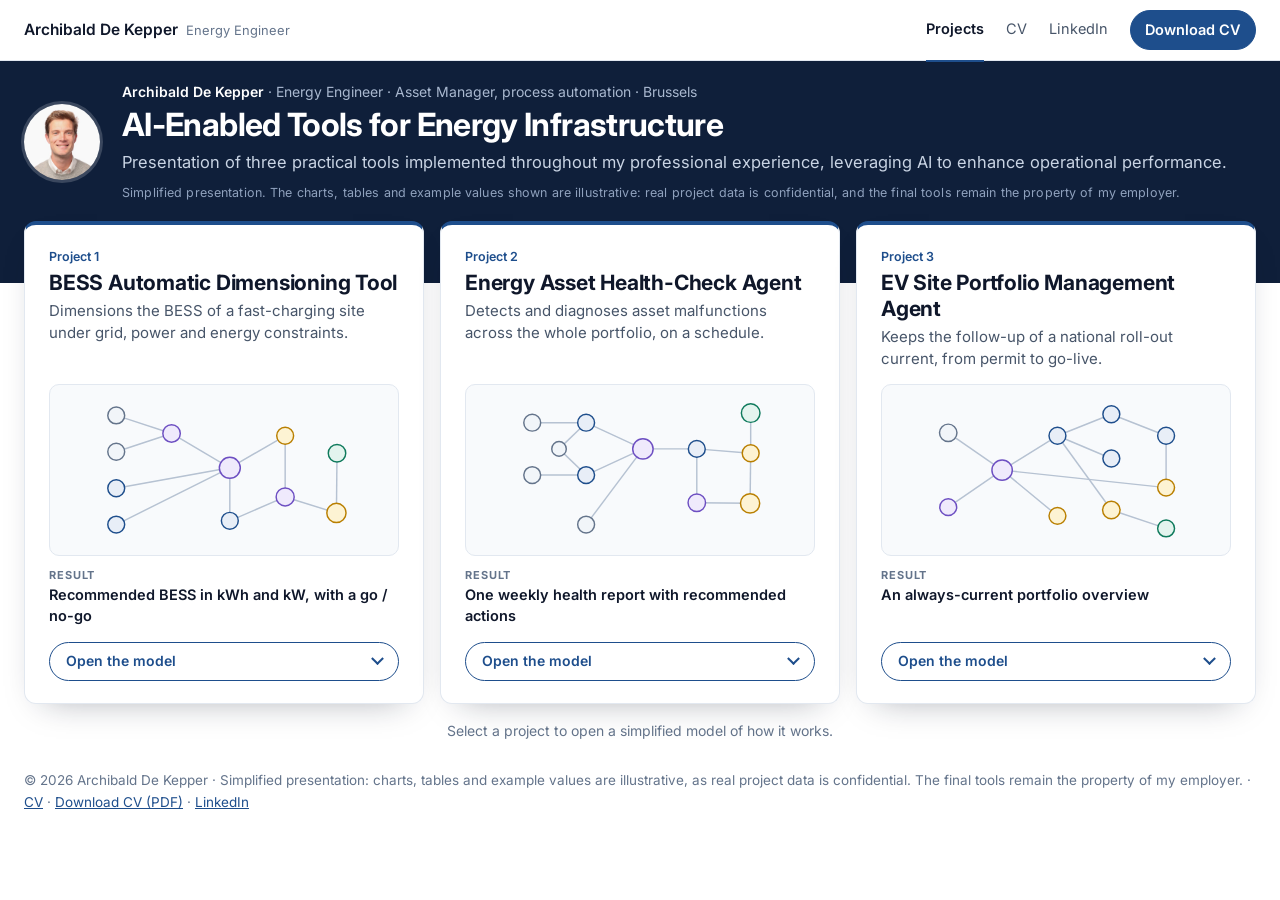
==== index.html @ ee897dc0 "Publish portfolio site: projects, interactive CV and CV download Co-Authored-By: Claude Fable 5.2 <n" ====
<!DOCTYPE html>
<html lang="en">
<head>
<meta charset="utf-8">
<meta name="robots" content="noindex">
<meta name="viewport" content="width=device-width, initial-scale=1">
<title>Archibald De Kepper · AI-Enabled Tools for Energy Infrastructure</title>
<meta name="description" content="Three practical AI-enabled tools for EV charging infrastructure: BESS automatic dimensioning, energy asset health checks and portfolio management.">
<link rel="stylesheet" href="style.css">
<noscript><style>.panel[hidden],.topic[hidden]{display:block!important}.pcard .open,.hint,.panel .switch{display:none!important}</style></noscript>
</head>
<body class="wide">
<header class="top"><div class="wrap">
<a class="brand" href="index.html">Archibald De Kepper<small>Energy Engineer</small></a>
<nav class="nav"><a class="on" href="index.html">Projects</a><a href="cv.html">CV</a><a class="li" href="https://www.linkedin.com/in/archibald-de-kepper-683274234" target="_blank" rel="noopener">LinkedIn</a><a class="dl" data-cv href="Archibald_De_Kepper_CV.pdf" download>Download CV</a></nav>
</div></header>
<main>
<section class="hero6"><div class="wrap">
<img src="images/me.jpg" alt="Archibald De Kepper" onerror="this.remove()">
<div>
<p class="eyebrow"><b>Archibald De Kepper</b> · Energy Engineer · Asset Manager, process automation · Brussels</p>
<h1>AI-Enabled Tools for Energy Infrastructure</h1>
<p class="lead">Presentation of three practical tools implemented throughout my professional experience, leveraging AI to enhance operational performance.</p>
<p class="confid">Simplified presentation. The charts, tables and example values shown are illustrative: real project data is confidential, and the final tools remain the property of my employer.</p>
</div>
</div></section>
<div class="wrap">
<div class="pgrid"><article class="pcard" id="bess" data-p="bess">
<header><small>Project 1</small><h2>BESS Automatic Dimensioning Tool</h2><p class="desc">Dimensions the BESS of a fast-charging site under grid, power and energy constraints.</p></header>
<div class="pthumb"><svg class="thumb" viewBox="0 0 900 515" xmlns="http://www.w3.org/2000/svg" aria-hidden="true"><line x1="80" y1="70" x2="270" y2="132"/><line x1="80" y1="195" x2="270" y2="132"/><line x1="270" y1="132" x2="470" y2="250"/><line x1="80" y1="320" x2="470" y2="250"/><line x1="80" y1="445" x2="470" y2="250"/><line x1="470" y1="432" x2="470" y2="250"/><line x1="470" y1="250" x2="660" y2="140"/><line x1="660" y1="140" x2="660" y2="350"/><line x1="660" y1="350" x2="470" y2="432"/><line x1="660" y1="350" x2="836" y2="405"/><line x1="836" y1="405" x2="838" y2="200"/><circle cx="80" cy="70" r="29" fill="#f1f5f9" stroke="#64748b"/><circle cx="80" cy="195" r="29" fill="#f1f5f9" stroke="#64748b"/><circle cx="80" cy="320" r="29" fill="#e8eef7" stroke="#1e4e8c"/><circle cx="80" cy="445" r="29" fill="#e8eef7" stroke="#1e4e8c"/><circle cx="270" cy="132" r="30" fill="#efeafc" stroke="#6d4fc2"/><circle cx="470" cy="250" r="36" fill="#efeafc" stroke="#6d4fc2"/><circle cx="470" cy="432" r="29" fill="#e8eef7" stroke="#1e4e8c"/><circle cx="660" cy="140" r="29" fill="#fdf3d3" stroke="#b97f00"/><circle cx="660" cy="350" r="31" fill="#efeafc" stroke="#6d4fc2"/><circle cx="836" cy="405" r="33" fill="#fdf3d3" stroke="#b97f00"/><circle cx="838" cy="200" r="30" fill="#e3f4ee" stroke="#0f7a5c"/></svg></div>
<p class="pout"><b>Result</b>Recommended BESS in kWh and kW, with a go / no-go</p>
<button class="open" type="button" aria-expanded="false" aria-controls="panel-bess"><span>Open the model</span><span class="ic" aria-hidden="true"></span></button>
</article><article class="pcard" id="health" data-p="health">
<header><small>Project 2</small><h2>Energy Asset Health-Check Agent</h2><p class="desc">Detects and diagnoses asset malfunctions across the whole portfolio, on a schedule.</p></header>
<div class="pthumb"><svg class="thumb" viewBox="0 0 900 515" xmlns="http://www.w3.org/2000/svg" aria-hidden="true"><line x1="80" y1="95" x2="265" y2="95"/><line x1="80" y1="275" x2="265" y2="275"/><line x1="172" y1="185" x2="265" y2="95"/><line x1="172" y1="185" x2="265" y2="275"/><line x1="265" y1="95" x2="460" y2="185"/><line x1="265" y1="275" x2="460" y2="185"/><line x1="265" y1="445" x2="460" y2="185"/><line x1="460" y1="185" x2="645" y2="185"/><line x1="645" y1="185" x2="645" y2="370"/><line x1="645" y1="370" x2="828" y2="372"/><line x1="645" y1="185" x2="830" y2="200"/><line x1="828" y1="372" x2="830" y2="200"/><line x1="830" y1="200" x2="830" y2="62"/><circle cx="80" cy="95" r="29" fill="#f1f5f9" stroke="#64748b"/><circle cx="80" cy="275" r="29" fill="#f1f5f9" stroke="#64748b"/><circle cx="172" cy="185" r="25" fill="#f1f5f9" stroke="#64748b"/><circle cx="265" cy="95" r="29" fill="#e8eef7" stroke="#1e4e8c"/><circle cx="265" cy="275" r="29" fill="#e8eef7" stroke="#1e4e8c"/><circle cx="265" cy="445" r="29" fill="#f1f5f9" stroke="#64748b"/><circle cx="460" cy="185" r="35" fill="#efeafc" stroke="#6d4fc2"/><circle cx="645" cy="185" r="29" fill="#e8eef7" stroke="#1e4e8c"/><circle cx="645" cy="370" r="30" fill="#efeafc" stroke="#6d4fc2"/><circle cx="828" cy="372" r="33" fill="#fdf3d3" stroke="#b97f00"/><circle cx="830" cy="200" r="29" fill="#fdf3d3" stroke="#b97f00"/><circle cx="830" cy="62" r="32" fill="#e3f4ee" stroke="#0f7a5c"/></svg></div>
<p class="pout"><b>Result</b>One weekly health report with recommended actions</p>
<button class="open" type="button" aria-expanded="false" aria-controls="panel-health"><span>Open the model</span><span class="ic" aria-hidden="true"></span></button>
</article><article class="pcard" id="portfolio" data-p="portfolio">
<header><small>Project 3</small><h2>EV Site Portfolio Management Agent</h2><p class="desc">Keeps the follow-up of a national roll-out current, from permit to go-live.</p></header>
<div class="pthumb"><svg class="thumb" viewBox="0 0 900 515" xmlns="http://www.w3.org/2000/svg" aria-hidden="true"><line x1="80" y1="130" x2="265" y2="258"/><line x1="80" y1="385" x2="265" y2="258"/><line x1="265" y1="258" x2="455" y2="140"/><line x1="455" y1="140" x2="640" y2="66"/><line x1="640" y1="66" x2="828" y2="140"/><line x1="640" y1="218" x2="455" y2="140"/><line x1="265" y1="258" x2="455" y2="415"/><line x1="265" y1="258" x2="828" y2="318"/><line x1="828" y1="140" x2="828" y2="318"/><line x1="455" y1="140" x2="640" y2="395"/><line x1="640" y1="395" x2="828" y2="458"/><circle cx="80" cy="130" r="30" fill="#f1f5f9" stroke="#64748b"/><circle cx="80" cy="385" r="29" fill="#efeafc" stroke="#6d4fc2"/><circle cx="265" cy="258" r="35" fill="#efeafc" stroke="#6d4fc2"/><circle cx="455" cy="140" r="29" fill="#e8eef7" stroke="#1e4e8c"/><circle cx="640" cy="66" r="29" fill="#e8eef7" stroke="#1e4e8c"/><circle cx="828" cy="140" r="29" fill="#e8eef7" stroke="#1e4e8c"/><circle cx="640" cy="218" r="29" fill="#e8eef7" stroke="#1e4e8c"/><circle cx="455" cy="415" r="29" fill="#fdf3d3" stroke="#b97f00"/><circle cx="640" cy="395" r="30" fill="#fdf3d3" stroke="#b97f00"/><circle cx="828" cy="318" r="29" fill="#fdf3d3" stroke="#b97f00"/><circle cx="828" cy="458" r="29" fill="#e3f4ee" stroke="#0f7a5c"/></svg></div>
<p class="pout"><b>Result</b>An always-current portfolio overview</p>
<button class="open" type="button" aria-expanded="false" aria-controls="panel-portfolio"><span>Open the model</span><span class="ic" aria-hidden="true"></span></button>
</article><section class="panel" id="panel-bess" data-p="bess" aria-label="BESS Automatic Dimensioning Tool: model" hidden>
<div class="panel-head"><div><small>Project 1 of 3 · simplified model</small><h3>BESS Automatic Dimensioning Tool</h3></div>
<div class="switch"><button class="go" type="button" data-go="health">Project 2</button><button class="go" type="button" data-go="portfolio">Project 3</button><button class="close" type="button">Close</button></div></div>
<div class="onto-wrap">
  <div class="onto-g"><p class="on-hint">Hover or tap a block to see what it is and how it connects.</p><svg class="onto" viewBox="0 0 900 515" xmlns="http://www.w3.org/2000/svg" role="group" aria-label="Simplified model of the BESS Automatic Dimensioning Tool"><defs><marker id="oa-bess" viewBox="0 0 10 10" refX="8.5" refY="5" markerWidth="9" markerHeight="9" markerUnits="userSpaceOnUse" orient="auto"><path d="M0,0 L10,5 L0,10 z" fill="context-stroke"/></marker></defs><g class="on-e" data-a="sessions" data-b="generator"><line x1="126.6" y1="85.2" x2="218.7" y2="115.2" marker-end="url(#oa-bess)"/><g class="on-v"><rect x="146.3" y="90.7" width="52.6" height="19" rx="9.5"/><text x="172.6" y="104.0" text-anchor="middle">trains</text></g></g><g class="on-e" data-a="forecast" data-b="generator"><line x1="126.5" y1="179.6" x2="218.7" y2="149.0" marker-end="url(#oa-bess)"/><g class="on-v"><rect x="146.3" y="154.8" width="52.6" height="19" rx="9.5"/><text x="172.6" y="168.1" text-anchor="middle">scales</text></g></g><g class="on-e" data-a="generator" data-b="twin"><line x1="313.9" y1="157.9" x2="414.9" y2="217.5" marker-end="url(#oa-bess)"/><g class="on-v"><rect x="341.2" y="178.2" width="46.5" height="19" rx="9.5"/><text x="364.4" y="191.5" text-anchor="middle">feeds</text></g></g><g class="on-e" data-a="site" data-b="twin"><line x1="128.2" y1="311.3" x2="407.0" y2="261.3" marker-end="url(#oa-bess)"/><g class="on-v"><rect x="229.1" y="276.8" width="77.0" height="19" rx="9.5"/><text x="267.6" y="290.1" text-anchor="middle">configures</text></g></g><g class="on-e" data-a="grid" data-b="twin"><line x1="123.8" y1="423.1" x2="412.8" y2="278.6" marker-end="url(#oa-bess)"/><g class="on-v"><rect x="242.0" y="341.4" width="52.6" height="19" rx="9.5"/><text x="268.3" y="354.7" text-anchor="middle">limits</text></g></g><g class="on-e" data-a="bess" data-b="twin"><line x1="470.0" y1="383.0" x2="470.0" y2="314.0" marker-end="url(#oa-bess)"/><g class="on-v"><rect x="437.6" y="339.0" width="64.8" height="19" rx="9.5"/><text x="470.0" y="352.3" text-anchor="middle">supports</text></g></g><g class="on-e" data-a="twin" data-b="service"><line x1="522.8" y1="219.4" x2="615.0" y2="166.1" marker-end="url(#oa-bess)"/><g class="on-v"><rect x="536.5" y="183.2" width="64.8" height="19" rx="9.5"/><text x="568.9" y="196.5" text-anchor="middle">measures</text></g></g><g class="on-e" data-a="service" data-b="dimensioner"><line x1="660.0" y1="189.0" x2="660.0" y2="294.0" marker-end="url(#oa-bess)"/><g class="on-v"><rect x="633.7" y="232.0" width="52.6" height="19" rx="9.5"/><text x="660.0" y="245.3" text-anchor="middle">steers</text></g></g><g class="on-e" data-a="dimensioner" data-b="bess"><line x1="611.3" y1="371.0" x2="517.7" y2="411.4" marker-end="url(#oa-bess)"/><g class="on-v"><rect x="535.2" y="381.7" width="58.7" height="19" rx="9.5"/><text x="564.5" y="395.0" text-anchor="middle">resizes</text></g></g><g class="on-e" data-a="dimensioner" data-b="reco"><line x1="710.6" y1="365.8" x2="778.7" y2="387.1" marker-end="url(#oa-bess)"/><g class="on-v"><rect x="715.3" y="367.0" width="58.7" height="19" rx="9.5"/><text x="744.7" y="380.3" text-anchor="middle">returns</text></g></g><g class="on-e" data-a="reco" data-b="plan"><line x1="836.6" y1="348.0" x2="837.5" y2="254.0" marker-end="url(#oa-bess)"/><g class="on-v"><rect x="810.7" y="291.5" width="52.6" height="19" rx="9.5"/><text x="837.0" y="304.8" text-anchor="middle">enters</text></g></g><g class="on-n c-data" data-id="sessions" tabindex="0" role="button" aria-label="Charging sessions: Input data"><circle cx="80" cy="70" r="46"/><text text-anchor="middle"><tspan x="80" y="67.0">Charging</tspan><tspan x="80" y="82.0">sessions</tspan></text></g><g class="on-n c-data" data-id="forecast" tabindex="0" role="button" aria-label="Traffic forecast: Input data"><circle cx="80" cy="195" r="46"/><text text-anchor="middle"><tspan x="80" y="192.0">Traffic</tspan><tspan x="80" y="207.0">forecast</tspan></text></g><g class="on-n c-object" data-id="site" tabindex="0" role="button" aria-label="Site: Business object"><circle cx="80" cy="320" r="46"/><text text-anchor="middle"><tspan x="80" y="324.5">Site</tspan></text></g><g class="on-n c-object" data-id="grid" tabindex="0" role="button" aria-label="Grid connection: Business object"><circle cx="80" cy="445" r="46"/><text text-anchor="middle"><tspan x="80" y="442.0">Grid</tspan><tspan x="80" y="457.0">connection</tspan></text></g><g class="on-n c-logic" data-id="generator" tabindex="0" role="button" aria-label="Demand generator: Logic and AI"><circle cx="270" cy="132" r="48"/><text text-anchor="middle"><tspan x="270" y="129.0">Demand</tspan><tspan x="270" y="144.0">generator</tspan></text></g><g class="on-n c-logic" data-id="twin" tabindex="0" role="button" aria-label="Station digital twin: Logic and AI"><circle cx="470" cy="250" r="58"/><text text-anchor="middle"><tspan x="470" y="247.0">Station</tspan><tspan x="470" y="262.0">digital twin</tspan></text></g><g class="on-n c-object" data-id="bess" tabindex="0" role="button" aria-label="BESS: Business object"><circle cx="470" cy="432" r="46"/><text text-anchor="middle"><tspan x="470" y="436.5">BESS</tspan></text></g><g class="on-n c-output" data-id="service" tabindex="0" role="button" aria-label="Service level: Output"><circle cx="660" cy="140" r="46"/><text text-anchor="middle"><tspan x="660" y="137.0">Service</tspan><tspan x="660" y="152.0">level</tspan></text></g><g class="on-n c-logic" data-id="dimensioner" tabindex="0" role="button" aria-label="Automatic dimensioner: Logic and AI"><circle cx="660" cy="350" r="50"/><text text-anchor="middle"><tspan x="660" y="347.0">Automatic</tspan><tspan x="660" y="362.0">dimensioner</tspan></text></g><g class="on-n c-output" data-id="reco" tabindex="0" role="button" aria-label="Recommended BESS: Output"><circle cx="836" cy="405" r="54"/><text text-anchor="middle"><tspan x="836" y="402.0">Recommended</tspan><tspan x="836" y="417.0">BESS</tspan></text></g><g class="on-n c-decision" data-id="plan" tabindex="0" role="button" aria-label="Business plan: Decision"><circle cx="838" cy="200" r="48"/><text text-anchor="middle"><tspan x="838" y="197.0">Business</tspan><tspan x="838" y="212.0">plan</tspan></text></g></svg><div class="on-leg"><span class="c-data"><i></i>Input data</span><span class="c-object"><i></i>Business object</span><span class="c-logic"><i></i>Logic and AI</span><span class="c-output"><i></i>Output</span><span class="c-decision"><i></i>Decision</span></div></div>
  <aside class="onto-info" aria-live="polite"><div class="on-i" data-id="default"><small class="c-over"><i></i>Overview</small><h4>BESS Automatic Dimensioning Tool</h4><p>A Monte-Carlo simulation built on limited historical data, supplemented by Poisson probability distributions, to optimise BESS dimensioning for fast-charging sites under grid connection, power and energy capacity constraints. The resulting configurations are integrated into the company’s business plan to maximise project IRR.</p><div class="impact"><b>Business impact</b><p>As owner of the business plan, I use the tool as a decision-making instrument for the grid connection, the BESS solution and the site configuration. BESS solutions dimensioned with the tool improved project IRR by <strong style="color:var(--ink)">2.5 points on average</strong> across the projects developed; the results were presented to, and acknowledged by, the private equity infrastructure fund.</p></div></div><div class="on-i" data-id="sessions" hidden><small class="c-data"><i></i>Input data</small><h4>Charging sessions</h4><p>About one year of charging sessions from a few operating sites. Data cleaning removes outliers such as test sessions and failed starts (under 3 kWh, or outside 3&nbsp;min–4&nbsp;h). The resulting dataset is too small to dimension on directly, so additional data is generated in the next step, the demand generator.</p><p class="on-rl">Relations</p><ul class="on-rel"><li><i>trains</i> → Demand generator</li></ul></div><div class="on-i" data-id="forecast" hidden><small class="c-data"><i></i>Input data</small><h4>Traffic forecast</h4><p>Sessions per charge point per day for the target year, from the business-plan curve or an alternative forecast, with the annual growth of vehicle charging power and of energy per session.</p><p class="on-rl">Relations</p><ul class="on-rel"><li><i>scales</i> → Demand generator</li></ul></div><div class="on-i" data-id="site" hidden><small class="c-object"><i></i>Business object</small><h4>Site</h4><p>The station to dimension: number and power of chargers, connectors, and the site type (destination or charge &amp; go), which sets the arrival pattern, the day-of-week profile and the seasonality.</p><p class="on-rl">Relations</p><ul class="on-rel"><li><i>configures</i> → Station digital twin</li></ul></div><div class="on-i" data-id="grid" hidden><small class="c-object"><i></i>Business object</small><h4>Grid connection</h4><p>The grid connection limit in kVA, with its capacity and commodity tariffs: the main constraint for the BESS dimensioning.</p><p class="on-rl">Relations</p><ul class="on-rel"><li><i>limits</i> → Station digital twin</li></ul></div><div class="on-i" data-id="generator" hidden><small class="c-logic"><i></i>Logic and AI</small><h4>Demand generator</h4><p>Learns patterns from the real sessions and generates new days with a Poisson law, using day-of-week and month factors. Every date is generated many times, so the rare peak days that drive the dimensioning are covered.</p><p class="on-rl">Relations</p><ul class="on-rel"><li>Charging sessions → <i>trains</i></li><li>Traffic forecast → <i>scales</i></li><li><i>feeds</i> → Station digital twin</li></ul></div><div class="on-i" data-id="twin" hidden><small class="c-logic"><i></i>Logic and AI</small><h4>Station digital twin</h4><p>The station simulated every minute of the target year: queueing at the connectors, power sharing, grid supply first, then BESS discharge, and pro-rata curtailment when supply is short.</p><p class="on-rl">Relations</p><ul class="on-rel"><li>Demand generator → <i>feeds</i></li><li>Site → <i>configures</i></li><li>Grid connection → <i>limits</i></li><li>BESS → <i>supports</i></li><li><i>measures</i> → Service level</li></ul></div><div class="on-i" data-id="bess" hidden><small class="c-object"><i></i>Business object</small><h4>BESS</h4><p>A BESS candidate: capacity (kWh), power (kW), efficiency and lifetime. It discharges above the grid limit and recharges on surplus grid capacity.</p><p class="on-rl">Relations</p><ul class="on-rel"><li><i>supports</i> → Station digital twin</li><li>Automatic dimensioner → <i>resizes</i></li></ul></div><div class="on-i" data-id="service" hidden><small class="c-output"><i></i>Output</small><h4>Service level</h4><p>A session fails when it receives less than a set share of the requested power (e.g. 85%) for longer than a set time (e.g. 5 min). Failures are split into energy-constrained and power-constrained, and counted per day.</p><p class="on-rl">Relations</p><ul class="on-rel"><li>Station digital twin → <i>measures</i></li><li><i>steers</i> → Automatic dimensioner</li></ul></div><div class="on-i" data-id="dimensioner" hidden><small class="c-logic"><i></i>Logic and AI</small><h4>Automatic dimensioner</h4><p>Automatic search: doubles the BESS capacity until both acceptance targets are met, narrows the interval to the required precision, then re-checks the selected size at full accuracy.</p><p class="on-rl">Relations</p><ul class="on-rel"><li>Service level → <i>steers</i></li><li><i>resizes</i> → BESS</li><li><i>returns</i> → Recommended BESS</li></ul></div><div class="on-i" data-id="reco" hidden><small class="c-output"><i></i>Output</small><h4>Recommended BESS</h4><p>The smallest BESS meeting all targets, as a complete specification in kWh and kW, with a go / no-go for each grid connection and BESS option.</p><p class="on-rl">Relations</p><ul class="on-rel"><li>Automatic dimensioner → <i>returns</i></li><li><i>enters</i> → Business plan</li></ul></div><div class="on-i" data-id="plan" hidden><small class="c-decision"><i></i>Decision</small><h4>Business plan</h4><p>Results by configuration feed the business plan, where the IRR of each grid connection and BESS option is compared. BESS solutions dimensioned with the tool improved project IRR by 2.5 points on average.</p><p class="on-rl">Relations</p><ul class="on-rel"><li>Recommended BESS → <i>enters</i></li></ul></div></aside>
</div>
<div class="more6"><p class="appx-title">More detail</p><div class="pills"><button class="pill" type="button" data-t="bess-t0" aria-expanded="false" aria-controls="bess-t0">Example input</button><button class="pill" type="button" data-t="bess-t1" aria-expanded="false" aria-controls="bess-t1">Example data generation</button><button class="pill" type="button" data-t="bess-t2" aria-expanded="false" aria-controls="bess-t2">Example output</button><button class="pill" type="button" data-t="bess-t3" aria-expanded="false" aria-controls="bess-t3">Problem-solving approach</button><button class="pill" type="button" data-t="bess-t4" aria-expanded="false" aria-controls="bess-t4">Business context</button><button class="pill" type="button" data-t="bess-t5" aria-expanded="false" aria-controls="bess-t5">Input parameters</button><button class="pill" type="button" data-t="bess-t6" aria-expanded="false" aria-controls="bess-t6">Dimensioning algorithm</button><button class="pill" type="button" data-t="bess-t7" aria-expanded="false" aria-controls="bess-t7">Model architecture</button><button class="pill" type="button" data-t="bess-t8" aria-expanded="false" aria-controls="bess-t8">Power flow model</button><button class="pill" type="button" data-t="bess-t9" aria-expanded="false" aria-controls="bess-t9">Service-level criterion</button><button class="pill" type="button" data-t="bess-t10" aria-expanded="false" aria-controls="bess-t10">Failure analysis</button><button class="pill" type="button" data-t="bess-t11" aria-expanded="false" aria-controls="bess-t11">Validation and business-plan integration</button></div><div class="topic" id="bess-t0" hidden><h4 class="tt">Example input</h4><div class="body"><div class="exin"><div class="sheet"><h5>Site and scenario</h5><dl><dt>Site type</dt><dd>Destination (retail)</dd><dt>Chargers</dt><dd>2 × 150 kW, 4 connectors</dd><dt>Grid connection</dt><dd>160 kVA</dd><dt>Target year</dt><dd>2028</dd><dt>Traffic forecast</dt><dd>6 sessions per charge point per day</dd><dt>Service-level rule</dt><dd>Below 85% of requested power for more than 5 min</dd><dt>Acceptance targets</dt><dd>Max. 5% of days with a failure</dd><dt>BESS search</dt><dd>Automatic, C-rate 0.5 to 1</dd></dl></div><div class="sheet"><h5>Charging sessions (extract)</h5><table><thead><tr><th>Start</th><th>Duration</th><th>Energy</th><th>Max. power</th></tr></thead><tbody><tr class=""><td>Sat 11:42</td><td>24 min</td><td>38.6 kWh</td><td>142 kW</td></tr><tr class=""><td>Sat 11:58</td><td>31 min</td><td>51.2 kWh</td><td>128 kW</td></tr><tr class="out"><td>Sat 12:03</td><td>2 min</td><td>0.4 kWh</td><td>36 kW</td></tr><tr class=""><td>Sat 12:10</td><td>18 min</td><td>27.9 kWh</td><td>149 kW</td></tr><tr class="out"><td>Sat 12:31</td><td>5 h 12 min</td><td>61.0 kWh</td><td>74 kW</td></tr></tbody></table><p class=sheet-n>Struck-through rows are outliers removed by the data cleaning.</p></div></div><p class="cap">Illustrative values.</p></div></div><div class="topic" id="bess-t1" hidden><h4 class="tt">Example data generation<span>Poisson-based synthetic demand</span></h4><div class="body"><svg style="min-width:0" viewBox="0 0 1200 330" xmlns="http://www.w3.org/2000/svg" role="img" aria-label="How one synthetic day is generated in three steps" font-family="Inter,-apple-system,Segoe UI,Roboto,Arial,sans-serif"><defs><marker id="a4" viewBox="0 0 10 10" refX="9" refY="5" markerWidth="8" markerHeight="8" orient="auto"><path d="M0,0 L10,5 L0,10 z" fill="#64748b"/></marker><marker id="a4w" viewBox="0 0 10 10" refX="9" refY="5" markerWidth="8" markerHeight="8" orient="auto"><path d="M0,0 L10,5 L0,10 z" fill="#ffffff"/></marker></defs><rect width="1200" height="330" fill="#fff"/><rect x="20" y="14" width="360" height="296" rx="12" fill="#f8fafc" stroke="#e2e8f0"/><circle cx="50" cy="46" r="16" fill="#1e4e8c"/><text x="50" y="52" font-size="15" font-weight="800" fill="#fff" text-anchor="middle">1</text><text x="76" y="44" font-size="15" font-weight="700" fill="#0f172a" text-anchor="start">How many cars today?</text><text x="76" y="63" font-size="12" font-weight="400" fill="#64748b" text-anchor="start">Drawn from a Poisson law around the forecast</text><rect x="420" y="14" width="360" height="296" rx="12" fill="#f8fafc" stroke="#e2e8f0"/><circle cx="450" cy="46" r="16" fill="#1e4e8c"/><text x="450" y="52" font-size="15" font-weight="800" fill="#fff" text-anchor="middle">2</text><text x="476" y="44" font-size="15" font-weight="700" fill="#0f172a" text-anchor="start">When does each car arrive?</text><text x="476" y="63" font-size="12" font-weight="400" fill="#64748b" text-anchor="start">Drawn from the real arrival curve of that day type</text><rect x="820" y="14" width="360" height="296" rx="12" fill="#f8fafc" stroke="#e2e8f0"/><circle cx="850" cy="46" r="16" fill="#1e4e8c"/><text x="850" y="52" font-size="15" font-weight="800" fill="#fff" text-anchor="middle">3</text><text x="876" y="44" font-size="15" font-weight="700" fill="#0f172a" text-anchor="start">How does each car charge?</text><text x="876" y="63" font-size="12" font-weight="400" fill="#64748b" text-anchor="start">A real past session is copied</text><line x1="384" y1="160" x2="416" y2="160" stroke="#64748b" stroke-width="2.5" marker-end="url(#a4)"/><line x1="784" y1="160" x2="816" y2="160" stroke="#64748b" stroke-width="2.5" marker-end="url(#a4)"/><rect x="50.0" y="248.2" width="9.5" height="1.8" rx="2" fill="#b7c8e0"/><rect x="62.2" y="245.9" width="9.5" height="4.1" rx="2" fill="#b7c8e0"/><rect x="74.4" y="241.9" width="9.5" height="8.1" rx="2" fill="#b7c8e0"/><rect x="86.6" y="235.2" width="9.5" height="14.8" rx="2" fill="#b7c8e0"/><rect x="98.8" y="225.3" width="9.5" height="24.7" rx="2" fill="#b7c8e0"/><rect x="111.0" y="212.0" width="9.5" height="38.0" rx="2" fill="#b7c8e0"/><rect x="123.2" y="195.8" width="9.5" height="54.2" rx="2" fill="#b7c8e0"/><rect x="135.4" y="177.7" width="9.5" height="72.3" rx="2" fill="#b7c8e0"/><rect x="147.6" y="159.6" width="9.5" height="90.4" rx="2" fill="#b7c8e0"/><rect x="159.8" y="143.7" width="9.5" height="106.3" rx="2" fill="#b7c8e0"/><rect x="172.0" y="131.8" width="9.5" height="118.2" rx="2" fill="#b7c8e0"/><rect x="184.2" y="125.6" width="9.5" height="124.4" rx="2" fill="#b7c8e0"/><rect x="196.4" y="125.6" width="9.5" height="124.4" rx="2" fill="#b7c8e0"/><rect x="208.6" y="131.6" width="9.5" height="118.4" rx="2" fill="#b7c8e0"/><rect x="220.8" y="142.3" width="9.5" height="107.7" rx="2" fill="#b7c8e0"/><rect x="233.0" y="156.4" width="9.5" height="93.6" rx="2" fill="#f2b705"/><rect x="245.2" y="172.0" width="9.5" height="78.0" rx="2" fill="#b7c8e0"/><rect x="257.4" y="187.6" width="9.5" height="62.4" rx="2" fill="#b7c8e0"/><rect x="269.6" y="202.0" width="9.5" height="48.0" rx="2" fill="#b7c8e0"/><rect x="281.8" y="214.4" width="9.5" height="35.6" rx="2" fill="#b7c8e0"/><rect x="294.0" y="224.6" width="9.5" height="25.4" rx="2" fill="#b7c8e0"/><rect x="306.2" y="232.5" width="9.5" height="17.5" rx="2" fill="#b7c8e0"/><rect x="318.4" y="238.3" width="9.5" height="11.7" rx="2" fill="#b7c8e0"/><rect x="330.6" y="242.5" width="9.5" height="7.5" rx="2" fill="#b7c8e0"/><rect x="342.8" y="245.3" width="9.5" height="4.7" rx="2" fill="#b7c8e0"/><text x="238.0" y="110" font-size="12.5" font-weight="700" fill="#0f172a" text-anchor="middle">today: 23 cars</text><line x1="238.0" y1="116" x2="238.0" y2="152.4" stroke="#0f172a" stroke-width="1"/><text x="50" y="270" font-size="11" font-weight="400" fill="#64748b" text-anchor="start">8</text><text x="196.39999999999998" y="270" font-size="11" font-weight="600" fill="#64748b" text-anchor="middle">20 expected</text><text x="342.79999999999995" y="270" font-size="11" font-weight="400" fill="#64748b" text-anchor="middle">32</text><text x="200.0" y="294" font-size="11.5" font-weight="400" fill="#64748b" text-anchor="middle">λ = forecast sessions/day × chargers × season</text><polygon points="444.0,250 444.0,242.7 445.3,242.7 446.6,242.7 447.9,242.7 449.2,242.7 450.5,242.7 451.8,242.7 453.1,242.7 454.4,242.7 455.7,242.7 457.0,242.7 458.3,242.7 459.6,242.7 460.9,242.7 462.2,242.7 463.5,242.7 464.8,242.7 466.1,242.7 467.4,242.7 468.7,242.7 470.0,242.7 471.3,242.7 472.6,242.7 473.9,242.7 475.2,242.7 476.5,242.7 477.8,242.7 479.1,242.7 480.4,242.7 481.7,242.7 483.0,242.7 484.3,242.7 485.6,242.7 486.9,242.7 488.2,242.7 489.5,242.7 490.8,242.7 492.1,242.7 493.4,242.7 494.7,242.7 496.0,242.7 497.3,242.7 498.6,242.7 499.9,242.6 501.2,242.6 502.5,242.6 503.8,242.6 505.1,242.6 506.4,242.6 507.7,242.6 509.0,242.5 510.3,242.5 511.6,242.5 512.9,242.4 514.2,242.4 515.5,242.3 516.8,242.3 518.1,242.2 519.4,242.1 520.7,241.9 522.0,241.8 523.3,241.6 524.6,241.5 525.9,241.2 527.2,241.0 528.5,240.7 529.8,240.4 531.1,240.0 532.4,239.6 533.7,239.1 535.0,238.5 536.3,237.9 537.6,237.3 538.9,236.5 540.2,235.7 541.5,234.8 542.8,233.8 544.1,232.7 545.4,231.5 546.7,230.2 548.0,228.8 549.3,227.3 550.6,225.7 551.9,224.0 553.2,222.2 554.5,220.3 555.8,218.3 557.1,216.2 558.4,214.1 559.7,211.9 561.0,209.6 562.3,207.3 563.6,204.9 564.9,202.5 566.2,200.1 567.5,197.7 568.8,195.4 570.1,193.0 571.4,190.7 572.7,188.4 574.0,186.3 575.3,184.1 576.6,182.1 577.9,180.2 579.2,178.3 580.5,176.5 581.8,174.8 583.1,173.2 584.4,171.6 585.7,170.1 587.0,168.6 588.3,167.1 589.6,165.6 590.9,164.1 592.2,162.6 593.5,161.0 594.8,159.3 596.1,157.6 597.4,155.7 598.7,153.8 600.0,151.9 601.3,149.8 602.6,147.7 603.9,145.6 605.2,143.5 606.5,141.5 607.8,139.5 609.1,137.6 610.4,135.9 611.7,134.4 613.0,133.0 614.3,131.9 615.6,131.0 616.9,130.4 618.2,130.1 619.5,130.0 620.8,130.1 622.1,130.5 623.4,131.0 624.7,131.7 626.0,132.6 627.3,133.5 628.6,134.4 629.9,135.3 631.2,136.3 632.5,137.1 633.8,137.9 635.1,138.7 636.4,139.3 637.7,139.8 639.0,140.2 640.3,140.5 641.6,140.8 642.9,140.9 644.2,141.1 645.5,141.3 646.8,141.5 648.1,141.7 649.4,142.0 650.7,142.4 652.0,142.9 653.3,143.6 654.6,144.4 655.9,145.3 657.2,146.4 658.5,147.7 659.8,149.1 661.1,150.7 662.4,152.5 663.7,154.3 665.0,156.3 666.3,158.4 667.6,160.6 668.9,162.8 670.2,165.1 671.5,167.4 672.8,169.7 674.1,172.1 675.4,174.4 676.7,176.7 678.0,178.9 679.3,181.1 680.6,183.3 681.9,185.4 683.2,187.4 684.5,189.4 685.8,191.3 687.1,193.1 688.4,194.9 689.7,196.6 691.0,198.3 692.3,200.0 693.6,201.6 694.9,203.2 696.2,204.8 697.5,206.3 698.8,207.9 700.1,209.4 701.4,210.9 702.7,212.5 704.0,214.0 705.3,215.5 706.6,217.0 707.9,218.5 709.2,220.0 710.5,221.5 711.8,222.9 713.1,224.3 714.4,225.7 715.7,227.0 717.0,228.3 718.3,229.5 719.6,230.7 720.9,231.8 722.2,232.9 723.5,233.9 724.8,234.8 726.1,235.7 727.4,236.4 728.7,237.2 730.0,237.8 731.3,238.5 732.6,239.0 733.9,239.5 735.2,239.9 736.5,240.3 737.8,240.7 739.1,241.0 740.4,241.2 741.7,241.5 743.0,241.7 744.3,241.8 745.6,242.0 746.9,242.1 748.2,242.2 749.5,242.3 750.8,242.4 752.1,242.4 753.4,242.5 754.7,242.5 756.0,242.5 756.0,250" fill="#1e4e8c" opacity=".12"/><polyline points="444.0,242.7 445.3,242.7 446.6,242.7 447.9,242.7 449.2,242.7 450.5,242.7 451.8,242.7 453.1,242.7 454.4,242.7 455.7,242.7 457.0,242.7 458.3,242.7 459.6,242.7 460.9,242.7 462.2,242.7 463.5,242.7 464.8,242.7 466.1,242.7 467.4,242.7 468.7,242.7 470.0,242.7 471.3,242.7 472.6,242.7 473.9,242.7 475.2,242.7 476.5,242.7 477.8,242.7 479.1,242.7 480.4,242.7 481.7,242.7 483.0,242.7 484.3,242.7 485.6,242.7 486.9,242.7 488.2,242.7 489.5,242.7 490.8,242.7 492.1,242.7 493.4,242.7 494.7,242.7 496.0,242.7 497.3,242.7 498.6,242.7 499.9,242.6 501.2,242.6 502.5,242.6 503.8,242.6 505.1,242.6 506.4,242.6 507.7,242.6 509.0,242.5 510.3,242.5 511.6,242.5 512.9,242.4 514.2,242.4 515.5,242.3 516.8,242.3 518.1,242.2 519.4,242.1 520.7,241.9 522.0,241.8 523.3,241.6 524.6,241.5 525.9,241.2 527.2,241.0 528.5,240.7 529.8,240.4 531.1,240.0 532.4,239.6 533.7,239.1 535.0,238.5 536.3,237.9 537.6,237.3 538.9,236.5 540.2,235.7 541.5,234.8 542.8,233.8 544.1,232.7 545.4,231.5 546.7,230.2 548.0,228.8 549.3,227.3 550.6,225.7 551.9,224.0 553.2,222.2 554.5,220.3 555.8,218.3 557.1,216.2 558.4,214.1 559.7,211.9 561.0,209.6 562.3,207.3 563.6,204.9 564.9,202.5 566.2,200.1 567.5,197.7 568.8,195.4 570.1,193.0 571.4,190.7 572.7,188.4 574.0,186.3 575.3,184.1 576.6,182.1 577.9,180.2 579.2,178.3 580.5,176.5 581.8,174.8 583.1,173.2 584.4,171.6 585.7,170.1 587.0,168.6 588.3,167.1 589.6,165.6 590.9,164.1 592.2,162.6 593.5,161.0 594.8,159.3 596.1,157.6 597.4,155.7 598.7,153.8 600.0,151.9 601.3,149.8 602.6,147.7 603.9,145.6 605.2,143.5 606.5,141.5 607.8,139.5 609.1,137.6 610.4,135.9 611.7,134.4 613.0,133.0 614.3,131.9 615.6,131.0 616.9,130.4 618.2,130.1 619.5,130.0 620.8,130.1 622.1,130.5 623.4,131.0 624.7,131.7 626.0,132.6 627.3,133.5 628.6,134.4 629.9,135.3 631.2,136.3 632.5,137.1 633.8,137.9 635.1,138.7 636.4,139.3 637.7,139.8 639.0,140.2 640.3,140.5 641.6,140.8 642.9,140.9 644.2,141.1 645.5,141.3 646.8,141.5 648.1,141.7 649.4,142.0 650.7,142.4 652.0,142.9 653.3,143.6 654.6,144.4 655.9,145.3 657.2,146.4 658.5,147.7 659.8,149.1 661.1,150.7 662.4,152.5 663.7,154.3 665.0,156.3 666.3,158.4 667.6,160.6 668.9,162.8 670.2,165.1 671.5,167.4 672.8,169.7 674.1,172.1 675.4,174.4 676.7,176.7 678.0,178.9 679.3,181.1 680.6,183.3 681.9,185.4 683.2,187.4 684.5,189.4 685.8,191.3 687.1,193.1 688.4,194.9 689.7,196.6 691.0,198.3 692.3,200.0 693.6,201.6 694.9,203.2 696.2,204.8 697.5,206.3 698.8,207.9 700.1,209.4 701.4,210.9 702.7,212.5 704.0,214.0 705.3,215.5 706.6,217.0 707.9,218.5 709.2,220.0 710.5,221.5 711.8,222.9 713.1,224.3 714.4,225.7 715.7,227.0 717.0,228.3 718.3,229.5 719.6,230.7 720.9,231.8 722.2,232.9 723.5,233.9 724.8,234.8 726.1,235.7 727.4,236.4 728.7,237.2 730.0,237.8 731.3,238.5 732.6,239.0 733.9,239.5 735.2,239.9 736.5,240.3 737.8,240.7 739.1,241.0 740.4,241.2 741.7,241.5 743.0,241.7 744.3,241.8 745.6,242.0 746.9,242.1 748.2,242.2 749.5,242.3 750.8,242.4 752.1,242.4 753.4,242.5 754.7,242.5 756.0,242.5" fill="none" stroke="#1e4e8c" stroke-width="2"/><circle cx="601.4" cy="262" r="4" fill="#f2b705" stroke="#0f172a" stroke-width=".6"/><circle cx="656.2" cy="262" r="4" fill="#f2b705" stroke="#0f172a" stroke-width=".6"/><circle cx="577.6" cy="262" r="4" fill="#f2b705" stroke="#0f172a" stroke-width=".6"/><circle cx="659.1" cy="262" r="4" fill="#f2b705" stroke="#0f172a" stroke-width=".6"/><circle cx="634.2" cy="262" r="4" fill="#f2b705" stroke="#0f172a" stroke-width=".6"/><circle cx="666.0" cy="262" r="4" fill="#f2b705" stroke="#0f172a" stroke-width=".6"/><circle cx="586.6" cy="262" r="4" fill="#f2b705" stroke="#0f172a" stroke-width=".6"/><circle cx="606.7" cy="262" r="4" fill="#f2b705" stroke="#0f172a" stroke-width=".6"/><circle cx="617.4" cy="262" r="4" fill="#f2b705" stroke="#0f172a" stroke-width=".6"/><circle cx="710.5" cy="262" r="4" fill="#f2b705" stroke="#0f172a" stroke-width=".6"/><circle cx="656.4" cy="262" r="4" fill="#f2b705" stroke="#0f172a" stroke-width=".6"/><circle cx="630.8" cy="262" r="4" fill="#f2b705" stroke="#0f172a" stroke-width=".6"/><circle cx="597.3" cy="262" r="4" fill="#f2b705" stroke="#0f172a" stroke-width=".6"/><circle cx="666.0" cy="262" r="4" fill="#f2b705" stroke="#0f172a" stroke-width=".6"/><circle cx="675.1" cy="262" r="4" fill="#f2b705" stroke="#0f172a" stroke-width=".6"/><circle cx="583.1" cy="262" r="4" fill="#f2b705" stroke="#0f172a" stroke-width=".6"/><circle cx="610.0" cy="262" r="4" fill="#f2b705" stroke="#0f172a" stroke-width=".6"/><circle cx="709.2" cy="262" r="4" fill="#f2b705" stroke="#0f172a" stroke-width=".6"/><circle cx="653.8" cy="262" r="4" fill="#f2b705" stroke="#0f172a" stroke-width=".6"/><circle cx="676.1" cy="262" r="4" fill="#f2b705" stroke="#0f172a" stroke-width=".6"/><circle cx="588.4" cy="262" r="4" fill="#f2b705" stroke="#0f172a" stroke-width=".6"/><circle cx="650.6" cy="262" r="4" fill="#f2b705" stroke="#0f172a" stroke-width=".6"/><circle cx="652.9" cy="262" r="4" fill="#f2b705" stroke="#0f172a" stroke-width=".6"/><text x="444.0" y="286" font-size="11" font-weight="400" fill="#64748b" text-anchor="middle">00h</text><text x="522.0" y="286" font-size="11" font-weight="400" fill="#64748b" text-anchor="middle">06h</text><text x="600.0" y="286" font-size="11" font-weight="400" fill="#64748b" text-anchor="middle">12h</text><text x="678.0" y="286" font-size="11" font-weight="400" fill="#64748b" text-anchor="middle">18h</text><text x="756.0" y="286" font-size="11" font-weight="400" fill="#64748b" text-anchor="middle">24h</text><text x="600.0" y="304" font-size="11.5" font-weight="400" fill="#64748b" text-anchor="middle">each dot = one car placed on the clock</text><rect x="844" y="88" width="312" height="46" rx="8" fill="#fff" stroke="#e2e8f0"/><text x="858" y="116" font-size="13" font-weight="700" fill="#0f172a" text-anchor="start">Car 1</text><text x="934" y="116" font-size="13" font-weight="600" fill="#1e4e8c" text-anchor="start">54 kWh</text><text x="1014" y="116" font-size="12.5" font-weight="400" fill="#64748b" text-anchor="start">peak 142 kW</text><text x="1106" y="116" font-size="12.5" font-weight="400" fill="#64748b" text-anchor="start">26 min</text><rect x="844" y="142" width="312" height="46" rx="8" fill="#fff" stroke="#e2e8f0"/><text x="858" y="170" font-size="13" font-weight="700" fill="#0f172a" text-anchor="start">Car 2</text><text x="934" y="170" font-size="13" font-weight="600" fill="#1e4e8c" text-anchor="start">31 kWh</text><text x="1014" y="170" font-size="12.5" font-weight="400" fill="#64748b" text-anchor="start">peak 96 kW</text><text x="1106" y="170" font-size="12.5" font-weight="400" fill="#64748b" text-anchor="start">21 min</text><rect x="844" y="196" width="312" height="46" rx="8" fill="#fff" stroke="#e2e8f0"/><text x="858" y="224" font-size="13" font-weight="700" fill="#0f172a" text-anchor="start">Car 3</text><text x="934" y="224" font-size="13" font-weight="600" fill="#1e4e8c" text-anchor="start">72 kWh</text><text x="1014" y="224" font-size="12.5" font-weight="400" fill="#64748b" text-anchor="start">peak 188 kW</text><text x="1106" y="224" font-size="12.5" font-weight="400" fill="#64748b" text-anchor="start">29 min</text><text x="1000.0" y="256" font-size="12" font-weight="500" fill="#64748b" text-anchor="middle">… one for each of the 23 cars</text><text x="1000.0" y="290" font-size="12.5" font-weight="700" fill="#0f172a" text-anchor="middle">then the day is simulated minute by minute</text><text x="1000.0" y="308" font-size="11.5" font-weight="400" fill="#64748b" text-anchor="middle">→ repeated for every day of the year, many times</text></svg>
<p>Only about one year of real sessions exists for a few sites, which is far too little to test rare peak days. The tool therefore uses the real data to learn <b>patterns</b> (how many cars, when they arrive, how they charge) and generates new days from them:</p>
<div class="formula">λ = <em>sessions per connector per day</em> × <em>connectors</em> × <em>day-of-week factor</em> × <em>month factor</em><br>P(k cars) = λ<sup>k</sup> · e<sup>−λ</sup> / k! &nbsp;<span class="c">// Poisson law: mean λ, spread √λ</span></div>
<p>Each date of the year is generated many times (e.g. 30 runs ≈ 11,000 days), so the tool sees quiet days, average days and the rare extreme days that drive BESS dimensioning.</p></div></div><div class="topic" id="bess-t2" hidden><h4 class="tt">Example output</h4><div class="body"><figure class="pv"><svg viewBox="0 0 900 340" xmlns="http://www.w3.org/2000/svg" role="img" aria-label="Sample simulation: charging demand above the grid limit is covered by the battery; monthly share of days that work" font-family="-apple-system,Segoe UI,Roboto,Arial,sans-serif">
<rect width="900" height="340" rx="6" fill="#fff"/>
<text x="60" y="32" font-size="15" font-weight="700" fill="#0f172a">Simulated Saturday: site demand vs. grid connection limit</text>
<text x="52" y="46" text-anchor="end" font-size="11" fill="#64748b">kW</text><line x1="60" y1="270.0" x2="560" y2="270.0" stroke="#e2e8f0"/><text x="52" y="274.0" text-anchor="end" font-size="11" fill="#64748b">0</text><line x1="60" y1="217.5" x2="560" y2="217.5" stroke="#e2e8f0"/><text x="52" y="221.5" text-anchor="end" font-size="11" fill="#64748b">80</text><line x1="60" y1="165.0" x2="560" y2="165.0" stroke="#e2e8f0"/><text x="52" y="169.0" text-anchor="end" font-size="11" fill="#64748b">160</text><line x1="60" y1="112.5" x2="560" y2="112.5" stroke="#e2e8f0"/><text x="52" y="116.5" text-anchor="end" font-size="11" fill="#64748b">240</text><line x1="60" y1="60.0" x2="560" y2="60.0" stroke="#e2e8f0"/><text x="52" y="64.0" text-anchor="end" font-size="11" fill="#64748b">320</text><line x1="60.0" y1="270" x2="60.0" y2="275" stroke="#64748b"/><text x="60.0" y="290" text-anchor="middle" font-size="12" fill="#64748b">00:00</text><line x1="185.0" y1="270" x2="185.0" y2="275" stroke="#64748b"/><text x="185.0" y="290" text-anchor="middle" font-size="12" fill="#64748b">06:00</text><line x1="310.0" y1="270" x2="310.0" y2="275" stroke="#64748b"/><text x="310.0" y="290" text-anchor="middle" font-size="12" fill="#64748b">12:00</text><line x1="435.0" y1="270" x2="435.0" y2="275" stroke="#64748b"/><text x="435.0" y="290" text-anchor="middle" font-size="12" fill="#64748b">18:00</text><line x1="560.0" y1="270" x2="560.0" y2="275" stroke="#64748b"/><text x="560.0" y="290" text-anchor="middle" font-size="12" fill="#64748b">24:00</text>
<polygon points="60.0,171.6 60.0,171.6 63.5,171.6 66.9,171.6 70.4,171.6 73.9,171.6 77.4,171.6 80.8,171.6 84.3,171.6 87.8,171.6 91.2,171.6 94.7,171.6 98.2,171.6 101.7,171.6 105.1,171.6 108.6,171.6 112.1,171.6 115.6,171.6 119.0,171.6 122.5,171.6 126.0,171.6 129.4,171.6 132.9,171.6 136.4,171.6 139.9,171.6 143.3,171.6 146.8,171.6 150.3,171.6 153.8,171.6 157.2,171.6 160.7,171.6 164.2,171.6 167.6,171.6 171.1,171.6 174.6,171.6 178.1,171.6 181.5,171.6 185.0,171.6 188.5,171.6 191.9,171.6 195.4,171.6 198.9,171.6 202.4,171.6 205.8,171.6 209.3,171.6 212.8,171.6 216.2,171.6 219.7,171.6 223.2,171.6 226.7,171.6 230.1,171.6 233.6,171.6 237.1,171.6 240.6,171.6 244.0,171.6 247.5,171.6 251.0,171.6 254.4,171.6 257.9,171.6 261.4,171.6 264.9,171.6 268.3,171.6 271.8,171.6 275.3,171.6 278.8,171.6 282.2,171.6 285.7,171.6 289.2,171.6 292.6,171.6 296.1,171.6 299.6,171.6 303.1,171.6 306.5,171.6 310.0,171.3 313.5,157.0 316.9,153.7 320.4,133.9 323.9,122.1 327.4,113.6 330.8,110.7 334.3,102.5 337.8,114.4 341.2,109.1 344.7,99.3 348.2,105.0 351.7,115.1 355.1,112.5 358.6,124.6 362.1,129.2 365.6,145.6 369.0,155.3 372.5,159.0 376.0,170.6 379.4,171.6 382.9,167.2 386.4,171.6 389.9,171.6 393.3,171.6 396.8,171.6 400.3,165.8 403.8,167.7 407.2,163.8 410.7,161.9 414.2,143.6 417.6,149.1 421.1,150.7 424.6,152.9 428.1,154.8 431.5,156.7 435.0,154.1 438.5,169.2 441.9,171.6 445.4,171.6 448.9,171.6 452.4,171.6 455.8,171.6 459.3,171.6 462.8,171.6 466.2,171.6 469.7,171.6 473.2,171.6 476.7,171.6 480.1,171.6 483.6,171.6 487.1,171.6 490.6,171.6 494.0,171.6 497.5,171.6 501.0,171.6 504.4,171.6 507.9,171.6 511.4,171.6 514.9,171.6 518.3,171.6 521.8,171.6 525.3,171.6 528.8,171.6 532.2,171.6 535.7,171.6 539.2,171.6 542.6,171.6 546.1,171.6 549.6,171.6 553.1,171.6 556.5,171.6 560.0,171.6 560.0,171.6" fill="#f2b705" opacity=".35"/>
<polyline points="60.0,251.2 63.5,253.3 66.9,248.7 70.4,252.5 73.9,253.9 77.4,248.6 80.8,240.4 84.3,242.3 87.8,242.9 91.2,251.4 94.7,246.5 98.2,250.5 101.7,252.2 105.1,253.2 108.6,251.5 112.1,240.3 115.6,241.9 119.0,242.2 122.5,242.3 126.0,251.9 129.4,250.0 132.9,245.0 136.4,243.4 139.9,241.4 143.3,241.0 146.8,253.5 150.3,245.3 153.8,244.2 157.2,246.8 160.7,251.9 164.2,247.1 167.6,252.9 171.1,239.3 174.6,239.9 178.1,244.3 181.5,247.3 185.0,236.6 188.5,240.4 191.9,233.7 195.4,231.9 198.9,234.5 202.4,232.9 205.8,226.4 209.3,225.2 212.8,225.4 216.2,219.0 219.7,207.1 223.2,215.6 226.7,212.4 230.1,200.9 233.6,204.9 237.1,200.3 240.6,201.6 244.0,204.9 247.5,196.6 251.0,211.9 254.4,211.5 257.9,218.0 261.4,214.4 264.9,222.7 268.3,223.6 271.8,218.8 275.3,226.0 278.8,221.6 282.2,214.4 285.7,224.0 289.2,220.4 292.6,212.3 296.1,197.2 299.6,191.9 303.1,189.4 306.5,178.6 310.0,171.3 313.5,157.0 316.9,153.7 320.4,133.9 323.9,122.1 327.4,113.6 330.8,110.7 334.3,102.5 337.8,114.4 341.2,109.1 344.7,99.3 348.2,105.0 351.7,115.1 355.1,112.5 358.6,124.6 362.1,129.2 365.6,145.6 369.0,155.3 372.5,159.0 376.0,170.6 379.4,172.3 382.9,167.2 386.4,179.6 389.9,185.3 393.3,183.8 396.8,179.2 400.3,165.8 403.8,167.7 407.2,163.8 410.7,161.9 414.2,143.6 417.6,149.1 421.1,150.7 424.6,152.9 428.1,154.8 431.5,156.7 435.0,154.1 438.5,169.2 441.9,178.8 445.4,180.3 448.9,193.0 452.4,189.9 455.8,212.0 459.3,213.3 462.8,216.2 466.2,227.8 469.7,223.6 473.2,235.6 476.7,242.5 480.1,242.3 483.6,250.0 487.1,245.3 490.6,249.0 494.0,239.6 497.5,241.0 501.0,246.5 504.4,254.1 507.9,250.7 511.4,251.0 514.9,251.6 518.3,251.2 521.8,241.2 525.3,252.7 528.8,254.1 532.2,240.3 535.7,246.0 539.2,239.3 542.6,248.6 546.1,240.7 549.6,244.6 553.1,242.5 556.5,243.2 560.0,247.1" fill="none" stroke="#0f172a" stroke-width="2"/>
<line x1="60" y1="171.6" x2="560" y2="171.6" stroke="#c0392b" stroke-width="2" stroke-dasharray="6 5"/>
<polyline points="60.0,60.0 63.5,60.0 66.9,60.0 70.4,60.0 73.9,60.0 77.4,60.0 80.8,60.0 84.3,60.0 87.8,60.0 91.2,60.0 94.7,60.0 98.2,60.0 101.7,60.0 105.1,60.0 108.6,60.0 112.1,60.0 115.6,60.0 119.0,60.0 122.5,60.0 126.0,60.0 129.4,60.0 132.9,60.0 136.4,60.0 139.9,60.0 143.3,60.0 146.8,60.0 150.3,60.0 153.8,60.0 157.2,60.0 160.7,60.0 164.2,60.0 167.6,60.0 171.1,60.0 174.6,60.0 178.1,60.0 181.5,60.0 185.0,60.0 188.5,60.0 191.9,60.0 195.4,60.0 198.9,60.0 202.4,60.0 205.8,60.0 209.3,60.0 212.8,60.0 216.2,60.0 219.7,60.0 223.2,60.0 226.7,60.0 230.1,60.0 233.6,60.0 237.1,60.0 240.6,60.0 244.0,60.0 247.5,60.0 251.0,60.0 254.4,60.0 257.9,60.0 261.4,60.0 264.9,60.0 268.3,60.0 271.8,60.0 275.3,60.0 278.8,60.0 282.2,60.0 285.7,60.0 289.2,60.0 292.6,60.0 296.1,60.0 299.6,60.0 303.1,60.0 306.5,60.0 310.0,60.0 313.5,63.0 316.9,66.7 320.4,74.4 323.9,84.6 327.4,96.5 330.8,108.9 334.3,123.1 337.8,134.8 341.2,147.7 344.7,162.5 348.2,176.2 351.7,187.7 355.1,199.9 358.6,209.5 362.1,218.2 365.6,223.5 369.0,226.8 372.5,229.4 376.0,229.6 379.4,229.6 382.9,230.5 386.4,229.7 389.9,228.5 393.3,227.4 396.8,226.8 400.3,228.0 403.8,228.7 407.2,230.3 410.7,232.3 414.2,238.1 417.6,242.7 421.1,247.0 424.6,250.8 428.1,254.2 431.5,257.3 435.0,260.9 438.5,261.3 441.9,260.7 445.4,259.9 448.9,258.0 452.4,256.4 455.8,252.8 459.3,249.1 462.8,245.1 466.2,240.1 469.7,235.5 473.2,229.8 476.7,223.5 480.1,217.2 483.6,210.2 487.1,203.7 490.6,196.8 494.0,190.7 497.5,184.6 501.0,177.9 504.4,170.6 507.9,163.5 511.4,156.5 514.9,149.3 518.3,142.3 521.8,136.1 525.3,128.9 528.8,121.5 532.2,115.4 535.7,108.8 539.2,102.8 542.6,95.9 546.1,89.8 549.6,83.3 553.1,77.0 556.5,70.6 560.0,63.9" fill="none" stroke="#1e4e8c" stroke-width="2" stroke-dasharray="2 3"/>
<text x="568" y="64" font-size="11" fill="#1e4e8c">100%</text><text x="568" y="274" font-size="11" fill="#1e4e8c">0%</text><text x="556" y="163.6" text-anchor="end" font-size="12" font-weight="600" fill="#c0392b">Grid limit</text>
<g font-size="12" fill="#64748b" transform="translate(60,318)">
<line x1="0" y1="-4" x2="18" y2="-4" stroke="#0f172a" stroke-width="2"/><text x="24" y="0">Charging demand (kW)</text>
<rect x="170" y="-10" width="18" height="12" fill="#f2b705" opacity=".5"/><text x="194" y="0">Covered by battery</text>
<line x1="330" y1="-4" x2="348" y2="-4" stroke="#1e4e8c" stroke-width="2" stroke-dasharray="2 3"/><text x="354" y="0">Battery state of charge (%)</text></g>
<text x="665" y="32" font-size="15" font-weight="700" fill="#0f172a">Service level by month</text>
<line x1="665" y1="270.0" x2="875" y2="270.0" stroke="#e2e8f0"/><text x="659" y="274.0" text-anchor="end" font-size="11" fill="#64748b">80%</text><line x1="665" y1="165.0" x2="875" y2="165.0" stroke="#e2e8f0"/><text x="659" y="169.0" text-anchor="end" font-size="11" fill="#64748b">90%</text><line x1="665" y1="60.0" x2="875" y2="60.0" stroke="#e2e8f0"/><text x="659" y="64.0" text-anchor="end" font-size="11" fill="#64748b">100%</text><rect x="668.0" y="70.5" width="11.5" height="199.5" rx="3" fill="#0f7a5c"/><text x="673.8" y="290" text-anchor="middle" font-size="11" fill="#64748b">J</text><rect x="685.5" y="70.5" width="11.5" height="199.5" rx="3" fill="#0f7a5c"/><text x="691.2" y="290" text-anchor="middle" font-size="11" fill="#64748b">F</text><rect x="703.0" y="81.0" width="11.5" height="189.0" rx="3" fill="#0f7a5c"/><text x="708.8" y="290" text-anchor="middle" font-size="11" fill="#64748b">M</text><rect x="720.5" y="91.5" width="11.5" height="178.5" rx="3" fill="#0f7a5c"/><text x="726.2" y="290" text-anchor="middle" font-size="11" fill="#64748b">A</text><rect x="738.0" y="102.0" width="11.5" height="168.0" rx="3" fill="#0f7a5c"/><text x="743.8" y="290" text-anchor="middle" font-size="11" fill="#64748b">M</text><rect x="755.5" y="123.0" width="11.5" height="147.0" rx="3" fill="#d9822b"/><text x="761.2" y="290" text-anchor="middle" font-size="11" fill="#64748b">J</text><rect x="773.0" y="154.5" width="11.5" height="115.5" rx="3" fill="#c0392b"/><text x="778.8" y="290" text-anchor="middle" font-size="11" fill="#64748b">J</text><rect x="790.5" y="165.0" width="11.5" height="105.0" rx="3" fill="#c0392b"/><text x="796.2" y="290" text-anchor="middle" font-size="11" fill="#64748b">A</text><rect x="808.0" y="112.5" width="11.5" height="157.5" rx="3" fill="#0f7a5c"/><text x="813.8" y="290" text-anchor="middle" font-size="11" fill="#64748b">S</text><rect x="825.5" y="91.5" width="11.5" height="178.5" rx="3" fill="#0f7a5c"/><text x="831.2" y="290" text-anchor="middle" font-size="11" fill="#64748b">O</text><rect x="843.0" y="81.0" width="11.5" height="189.0" rx="3" fill="#0f7a5c"/><text x="848.8" y="290" text-anchor="middle" font-size="11" fill="#64748b">N</text><rect x="860.5" y="102.0" width="11.5" height="168.0" rx="3" fill="#0f7a5c"/><text x="866.2" y="290" text-anchor="middle" font-size="11" fill="#64748b">D</text>
<text x="665" y="322" font-size="12" fill="#64748b">Weakest period: summer weekends</text>
</svg><figcaption>A simulated peak day: the BESS covers demand above the grid limit until its state of charge runs low.</figcaption></figure></div></div><div class="topic" id="bess-t3" hidden><h4 class="tt">Problem-solving approach</h4><div class="body"><div class="ps"><div class="ps-h"><span>Problem</span><span></span><span>Solution</span></div><div class="ps-r"><span>Averages hide the peak-day failures</span><i></i><span>Day-by-day Monte-Carlo simulation with Poisson demand</span></div><div class="ps-r"><span>Small and noisy dataset</span><i></i><span>Data cleaning and synthetic demand generation</span></div><div class="ps-r"><span>Manual go / no-go for each BESS product</span><i></i><span>Automatic dimensioning algorithm</span></div><div class="ps-r"><span>Results not linked to the business plan</span><i></i><span>Excel/VBA version, integrated and cross-checked</span></div></div></div></div><div class="topic" id="bess-t4" hidden><h4 class="tt">Business context</h4><div class="body"><div class="ctx3"><div class="box"><b>Challenge</b>Fast-charging sites face multiple constraints: limited grid connection capacity, capacity and commodity tariffs, and available space. An undersized BESS loses sessions and revenue at peak times; an oversized one destroys value and project IRR through capex.</div><div class="box"><b>Approach</b>I built a digital twin of the fast-charging station and generated realistic demand from a limited dataset using Poisson laws. Each BESS option is tested in a Monte-Carlo model simulating every minute of the target year under all constraints, supporting a clear go / no-go decision. The tool then automates the dimensioning: it tests the BESS solutions and returns the most suitable one for the site.</div><div class="box"><b>Business impact</b>As owner of the business plan, I use the tool as a decision-making instrument for the grid connection, the BESS solution and the site configuration. BESS solutions dimensioned with the tool improved project IRR by <strong style="color:var(--ink)">2.5 points on average</strong> across the projects developed; the results were presented to, and acknowledged by, the private equity infrastructure fund.</div></div><p class="stack-note" style="margin-top:12px"><b>Stack:</b> Python · JavaScript · Excel/VBA · AI-assisted development</p></div></div><div class="topic" id="bess-t5" hidden><h4 class="tt">Input parameters</h4><div class="body"><div class="two">
<div class="box"><b>Scenario</b>Target year · sessions per charge point per day (business-plan curve or alternative forecast) · annual growth of vehicle charging power and of energy per session · number of simulated years.</div>
<div class="box"><b>Site type</b>Destination (retail, grocery) or charge &amp; go: sets the arrival pattern by minute, the day-of-week profile and the seasonality.</div>
<div class="box"><b>Station</b>Chargers (power, number of connectors, session data set) · grid connection limit (kVA).</div>
<div class="box"><b>BESS</b>Fixed product (type, number of units, power, capacity, efficiency, lifetime) or, for automatic dimensioning, a C-rate range and technical assumptions.</div>
<div class="box"><b>Service-level rule</b>A session fails below a set share of requested power (e.g. 85%) for more than a set duration (e.g. 5 min).</div>
<div class="box"><b>Acceptance targets</b>Maximum share of days with an energy-constrained failure and with a power-constrained failure.</div>
<div class="box"><b>Operating limits</b>Optional caps on BESS output by weekday and state of charge, to protect the battery or reserve energy.</div>
<div class="box"><b>Search settings</b>First and largest capacity tested, precision, rounding step and safety margin for the automatic search.</div>
</div></div></div><div class="topic" id="bess-t6" hidden><h4 class="tt">Dimensioning algorithm</h4><div class="body"><svg viewBox="0 0 900 330" xmlns="http://www.w3.org/2000/svg" role="img" aria-label="Automatic search: battery capacity is doubled until targets are met, then narrowed down" font-family="Inter,-apple-system,Segoe UI,Roboto,Arial,sans-serif"><rect width="900" height="330" rx="6" fill="#fff"/><text x="70" y="30" font-size="15" font-weight="700" fill="#0f172a" text-anchor="start">Automatic dimensioning: capacity tested at each iteration</text><line x1="70" y1="260.0" x2="860" y2="260.0" stroke="#e2e8f0"/><text x="62" y="264.0" font-size="11.5" font-weight="400" fill="#64748b" text-anchor="end">0</text><line x1="70" y1="213.3" x2="860" y2="213.3" stroke="#e2e8f0"/><text x="62" y="217.33333333333334" font-size="11.5" font-weight="400" fill="#64748b" text-anchor="end">200</text><line x1="70" y1="166.7" x2="860" y2="166.7" stroke="#e2e8f0"/><text x="62" y="170.66666666666669" font-size="11.5" font-weight="400" fill="#64748b" text-anchor="end">400</text><line x1="70" y1="120.0" x2="860" y2="120.0" stroke="#e2e8f0"/><text x="62" y="124.0" font-size="11.5" font-weight="400" fill="#64748b" text-anchor="end">600</text><line x1="70" y1="73.3" x2="860" y2="73.3" stroke="#e2e8f0"/><text x="62" y="77.33333333333334" font-size="11.5" font-weight="400" fill="#64748b" text-anchor="end">800</text><text x="62" y="40" font-size="11.5" font-weight="600" fill="#64748b" text-anchor="end">kWh</text><rect x="73.9" y="50" width="343.3" height="210" fill="#eef3fa"/><text x="245.55555555555554" y="66" font-size="12" font-weight="600" fill="#1e4e8c" text-anchor="middle">Phase 1 · double until targets are met</text><rect x="425.0" y="50" width="431.1" height="210" fill="#fdf8e6"/><text x="640.5555555555555" y="66" font-size="12" font-weight="600" fill="#8a6a00" text-anchor="middle">Phase 2 · narrow down to the smallest size</text><polyline points="113.9,236.7 201.7,213.3 289.4,166.7 377.2,73.3 465.0,120.0 552.8,143.3 640.6,131.7 728.3,137.5 816.1,134.0" fill="none" stroke="#94a3b8" stroke-width="1.5" stroke-dasharray="4 4"/><circle cx="113.9" cy="236.7" r="8" fill="#c0392b"/><text x="113.88888888888889" y="222.66666666666666" font-size="11.5" font-weight="600" fill="#0f172a" text-anchor="middle">100</text><text x="113.88888888888889" y="278" font-size="11" font-weight="400" fill="#64748b" text-anchor="middle">#1</text><circle cx="201.7" cy="213.3" r="8" fill="#c0392b"/><text x="201.66666666666666" y="199.33333333333334" font-size="11.5" font-weight="600" fill="#0f172a" text-anchor="middle">200</text><text x="201.66666666666666" y="278" font-size="11" font-weight="400" fill="#64748b" text-anchor="middle">#2</text><circle cx="289.4" cy="166.7" r="8" fill="#c0392b"/><text x="289.44444444444446" y="152.66666666666669" font-size="11.5" font-weight="600" fill="#0f172a" text-anchor="middle">400</text><text x="289.44444444444446" y="278" font-size="11" font-weight="400" fill="#64748b" text-anchor="middle">#3</text><circle cx="377.2" cy="73.3" r="8" fill="#0f7a5c"/><text x="377.22222222222223" y="59.33333333333334" font-size="11.5" font-weight="600" fill="#0f172a" text-anchor="middle">800</text><text x="377.22222222222223" y="278" font-size="11" font-weight="400" fill="#64748b" text-anchor="middle">#4</text><circle cx="465.0" cy="120.0" r="8" fill="#0f7a5c"/><text x="465.0" y="106.0" font-size="11.5" font-weight="600" fill="#0f172a" text-anchor="middle">600</text><text x="465.0" y="278" font-size="11" font-weight="400" fill="#64748b" text-anchor="middle">#5</text><circle cx="552.8" cy="143.3" r="8" fill="#c0392b"/><text x="552.7777777777778" y="129.33333333333331" font-size="11.5" font-weight="600" fill="#0f172a" text-anchor="middle">500</text><text x="552.7777777777778" y="278" font-size="11" font-weight="400" fill="#64748b" text-anchor="middle">#6</text><circle cx="640.6" cy="131.7" r="8" fill="#0f7a5c"/><text x="640.5555555555555" y="117.66666666666666" font-size="11.5" font-weight="600" fill="#0f172a" text-anchor="middle">550</text><text x="640.5555555555555" y="278" font-size="11" font-weight="400" fill="#64748b" text-anchor="middle">#7</text><circle cx="728.3" cy="137.5" r="8" fill="#c0392b"/><text x="728.3333333333334" y="123.5" font-size="11.5" font-weight="600" fill="#0f172a" text-anchor="middle">525</text><text x="728.3333333333334" y="278" font-size="11" font-weight="400" fill="#64748b" text-anchor="middle">#8</text><circle cx="816.1" cy="134.0" r="8" fill="#0f7a5c"/><text x="816.1111111111111" y="120.0" font-size="11.5" font-weight="600" fill="#0f172a" text-anchor="middle">540</text><text x="816.1111111111111" y="278" font-size="11" font-weight="400" fill="#64748b" text-anchor="middle">#9</text><circle cx="816.1" cy="134.0" r="14" fill="none" stroke="#f2b705" stroke-width="3"/><text x="70" y="300" font-size="11.5" font-weight="400" fill="#64748b" text-anchor="start">Iteration</text><circle cx="270" cy="314" r="6" fill="#0f7a5c"/><text x="282" y="318" font-size="12" font-weight="400" fill="#64748b" text-anchor="start">targets met</text><circle cx="390" cy="314" r="6" fill="#c0392b"/><text x="402" y="318" font-size="12" font-weight="400" fill="#64748b" text-anchor="start">targets missed</text><circle cx="530" cy="314" r="7" fill="none" stroke="#f2b705" stroke-width="3"/><text x="544" y="318" font-size="12" font-weight="600" fill="#0f172a" text-anchor="start">recommended: 540 kWh (sample)</text></svg>
<ol><li><b>Phase 1:</b> starting from a small capacity, the tool doubles the BESS size until both acceptance targets are met.</li>
<li><b>Phase 2:</b> it narrows the interval between the last failing and the first passing size until the required precision is reached.</li>
<li><b>Final check:</b> the selected size is re-simulated with full accuracy; if a target is missed, a safety margin is added.</li>
<li>Power is searched within the allowed C-rate range, so the result is a complete specification: <b>kWh + kW</b>.</li></ol></div></div><div class="topic" id="bess-t7" hidden><h4 class="tt">Model architecture</h4><div class="body"><figure class="blocks"><div class="scroller" style="--minw:1000px"><svg viewBox="0 0 1320 610" xmlns="http://www.w3.org/2000/svg" role="img" aria-label="Block diagram of the BESS dimensioning simulator, from inputs to IRR" font-family="Inter,-apple-system,Segoe UI,Roboto,Arial,sans-serif"><rect width="1320" height="610" rx="6" fill="#fff"/><defs><marker id="arw" viewBox="0 0 10 10" refX="9" refY="5" markerWidth="8" markerHeight="8" orient="auto"><path d="M0,0 L10,5 L0,10 z" fill="#64748b"/></marker><marker id="arwA" viewBox="0 0 10 10" refX="9" refY="5" markerWidth="8" markerHeight="8" orient="auto"><path d="M0,0 L10,5 L0,10 z" fill="#b8860b"/></marker></defs><rect x="16" y="40" width="215" height="490" rx="8" fill="#f8fafc" stroke="#94a3b8" stroke-width="1.2"/><rect x="16" y="40" width="215" height="4" fill="#94a3b8"/><text x="28" y="67" font-size="13.5" font-weight="700" fill="#0f172a">1 · Inputs</text><rect x="253" y="40" width="215" height="490" rx="8" fill="#f8fafc" stroke="#94a3b8" stroke-width="1.2"/><rect x="253" y="40" width="215" height="4" fill="#94a3b8"/><text x="265" y="67" font-size="13.5" font-weight="700" fill="#0f172a">2 · Data preparation</text><rect x="490" y="40" width="215" height="490" rx="8" fill="#eef3fa" stroke="#1e4e8c" stroke-width="1.2"/><rect x="490" y="40" width="215" height="4" fill="#1e4e8c"/><text x="502" y="67" font-size="13.5" font-weight="700" fill="#0f172a">3 · Stochastic demand</text><rect x="727" y="40" width="225" height="490" rx="8" fill="#eef3fa" stroke="#1e4e8c" stroke-width="1.2"/><rect x="727" y="40" width="225" height="4" fill="#1e4e8c"/><text x="739" y="67" font-size="13.5" font-weight="700" fill="#0f172a">4 · Minute-step station model</text><rect x="974" y="40" width="160" height="490" rx="8" fill="#fdf8e6" stroke="#d4a20a" stroke-width="1.2"/><rect x="974" y="40" width="160" height="4" fill="#d4a20a"/><text x="986" y="67" font-size="13.5" font-weight="700" fill="#0f172a">5 · Results</text><rect x="1156" y="40" width="150" height="490" rx="8" fill="#0f172a" stroke="#0f172a" stroke-width="1.2"/><rect x="1156" y="40" width="150" height="4" fill="#0f172a"/><text x="1168" y="67" font-size="13.5" font-weight="700" fill="#fff">6 · Business plan</text><rect x="26" y="84" width="195" height="52" rx="6" fill="#fff" stroke="#e2e8f0"/><text x="36" y="103" font-size="12.5" font-weight="600" fill="#0f172a">Charging sessions</text><text x="36" y="120" font-size="11.5" fill="#64748b">energy · peak power · duration</text><rect x="26" y="145" width="195" height="52" rx="6" fill="#fff" stroke="#e2e8f0"/><text x="36" y="164" font-size="12.5" font-weight="600" fill="#0f172a">Charging curves</text><text x="36" y="181" font-size="11.5" fill="#64748b">minute-level power per session</text><rect x="26" y="206" width="195" height="52" rx="6" fill="#fff" stroke="#e2e8f0"/><text x="36" y="225" font-size="12.5" font-weight="600" fill="#0f172a">Arrival timestamps</text><text x="36" y="242" font-size="11.5" fill="#64748b">weekday · Saturday · Sunday</text><rect x="26" y="267" width="195" height="66" rx="6" fill="#fff" stroke="#e2e8f0"/><text x="36" y="286" font-size="12.5" font-weight="600" fill="#0f172a">Site configuration</text><text x="36" y="303" font-size="11.5" fill="#64748b">chargers · connectors</text><text x="36" y="318" font-size="11.5" fill="#64748b">grid connection limit</text><rect x="26" y="342" width="195" height="66" rx="6" fill="#fff" stroke="#e2e8f0"/><text x="36" y="361" font-size="12.5" font-weight="600" fill="#0f172a">BESS configuration</text><text x="36" y="378" font-size="11.5" fill="#64748b">power (kW) · capacity (kWh)</text><text x="36" y="393" font-size="11.5" fill="#64748b">efficiency · degradation</text><rect x="26" y="417" width="195" height="66" rx="6" fill="#fff" stroke="#e2e8f0"/><text x="36" y="436" font-size="12.5" font-weight="600" fill="#0f172a">Scenario</text><text x="36" y="453" font-size="11.5" fill="#64748b">target year · growth rates</text><text x="36" y="468" font-size="11.5" fill="#64748b">service-level criterion</text><rect x="263" y="84" width="195" height="66" rx="6" fill="#fff" stroke="#e2e8f0"/><text x="273" y="103" font-size="12.5" font-weight="600" fill="#0f172a">Data cleansing</text><text x="273" y="120" font-size="11.5" fill="#64748b">tests and outliers removed</text><text x="273" y="135" font-size="11.5" fill="#64748b">kept: ≥ 3 kWh, 3 min – 4 h</text><rect x="263" y="164" width="195" height="66" rx="6" fill="#fff" stroke="#e2e8f0"/><text x="273" y="183" font-size="12.5" font-weight="600" fill="#0f172a">Calibration</text><text x="273" y="200" font-size="11.5" fill="#64748b">λ per connector per day</text><text x="273" y="215" font-size="11.5" fill="#64748b">day-of-week and month factors</text><rect x="263" y="244" width="195" height="66" rx="6" fill="#fff" stroke="#e2e8f0"/><text x="273" y="263" font-size="12.5" font-weight="600" fill="#0f172a">Arrival curves</text><text x="273" y="280" font-size="11.5" fill="#64748b">empirical, per day type</text><text x="273" y="295" font-size="11.5" fill="#64748b">±20 min Gaussian smoothing</text><rect x="263" y="324" width="195" height="66" rx="6" fill="#fff" stroke="#e2e8f0"/><text x="273" y="343" font-size="12.5" font-weight="600" fill="#0f172a">Session library</text><text x="273" y="360" font-size="11.5" fill="#64748b">per charger type</text><text x="273" y="375" font-size="11.5" fill="#64748b">100 · 200 · 400 kW</text><rect x="500" y="84" width="195" height="30" rx="6" fill="#fff" stroke="#c6d4ea"/><text x="510" y="103" font-size="12.5" font-weight="600" fill="#0f172a">For each date × 30 runs</text><rect x="500" y="128" width="195" height="66" rx="6" fill="#fff" stroke="#c6d4ea"/><text x="510" y="147" font-size="12.5" font-weight="600" fill="#0f172a">Daily volume</text><text x="510" y="164" font-size="11.5" fill="#64748b">N ~ Poisson(λ)</text><text x="510" y="179" font-size="11.5" fill="#64748b">mean λ, spread √λ</text><rect x="500" y="208" width="195" height="52" rx="6" fill="#fff" stroke="#c6d4ea"/><text x="510" y="227" font-size="12.5" font-weight="600" fill="#0f172a">Arrival minute</text><text x="510" y="244" font-size="11.5" fill="#64748b">drawn from empirical curve</text><rect x="500" y="274" width="195" height="66" rx="6" fill="#fff" stroke="#c6d4ea"/><text x="510" y="293" font-size="12.5" font-weight="600" fill="#0f172a">Session profile</text><text x="510" y="310" font-size="11.5" fill="#64748b">drawn from session library</text><text x="510" y="325" font-size="11.5" fill="#64748b">scaled by growth to target year</text><text x="597.5" y="370" text-anchor="middle" font-size="12.5" font-weight="700" fill="#1e4e8c">≈ 11,000 synthetic days</text><rect x="737" y="84" width="205" height="52" rx="6" fill="#fff" stroke="#c6d4ea"/><text x="747" y="103" font-size="12.5" font-weight="600" fill="#0f172a">Queue</text><text x="747" y="120" font-size="11.5" fill="#64748b">free connector or wait</text><rect x="737" y="147" width="205" height="52" rx="6" fill="#fff" stroke="#c6d4ea"/><text x="747" y="166" font-size="12.5" font-weight="600" fill="#0f172a">Power sharing</text><text x="747" y="183" font-size="11.5" fill="#64748b">split between connectors</text><rect x="737" y="210" width="205" height="52" rx="6" fill="#fff" stroke="#c6d4ea"/><text x="747" y="229" font-size="12.5" font-weight="600" fill="#0f172a">Grid dispatch</text><text x="747" y="246" font-size="11.5" fill="#64748b">P ≤ grid connection limit</text><rect x="737" y="273" width="205" height="52" rx="6" fill="#fff" stroke="#c6d4ea"/><text x="747" y="292" font-size="12.5" font-weight="600" fill="#0f172a">BESS dispatch</text><text x="747" y="309" font-size="11.5" fill="#64748b">discharge, or recharge on surplus</text><rect x="737" y="336" width="205" height="52" rx="6" fill="#fff" stroke="#c6d4ea"/><text x="747" y="355" font-size="12.5" font-weight="600" fill="#0f172a">Curtailment</text><text x="747" y="372" font-size="11.5" fill="#64748b">pro rata if supply is short</text><rect x="737" y="399" width="205" height="52" rx="6" fill="#fff" stroke="#c6d4ea"/><text x="747" y="418" font-size="12.5" font-weight="600" fill="#0f172a">State of charge</text><text x="747" y="435" font-size="11.5" fill="#64748b">tracked each minute, with ageing</text><rect x="984" y="84" width="140" height="52" rx="6" fill="#fff" stroke="#efd98a"/><text x="994" y="103" font-size="12.5" font-weight="600" fill="#0f172a">Service level</text><text x="994" y="120" font-size="11.5" fill="#64748b">share of days met</text><rect x="984" y="148" width="140" height="52" rx="6" fill="#fff" stroke="#efd98a"/><text x="994" y="167" font-size="12.5" font-weight="600" fill="#0f172a">Energy not served</text><text x="994" y="184" font-size="11.5" fill="#64748b">kWh per day, month</text><rect x="984" y="212" width="140" height="52" rx="6" fill="#fff" stroke="#efd98a"/><text x="994" y="231" font-size="12.5" font-weight="600" fill="#0f172a">Failure type</text><text x="994" y="248" font-size="11.5" fill="#64748b">energy vs. power</text><rect x="984" y="276" width="140" height="52" rx="6" fill="#fff" stroke="#efd98a"/><text x="994" y="295" font-size="12.5" font-weight="600" fill="#0f172a">Critical periods</text><text x="994" y="312" font-size="11.5" fill="#64748b">days and months</text><rect x="1166" y="84" width="130" height="52" rx="6" fill="#1e293b" stroke="#334155"/><text x="1176" y="103" font-size="12.5" font-weight="600" fill="#fff">Revenues</text><text x="1176" y="120" font-size="11.5" fill="#a9b8cf">energy served</text><rect x="1166" y="148" width="130" height="52" rx="6" fill="#1e293b" stroke="#334155"/><text x="1176" y="167" font-size="12.5" font-weight="600" fill="#fff">Capex</text><text x="1176" y="184" font-size="11.5" fill="#a9b8cf">BESS, grid</text><rect x="1166" y="212" width="130" height="52" rx="6" fill="#1e293b" stroke="#334155"/><text x="1176" y="231" font-size="12.5" font-weight="600" fill="#fff">Opex</text><text x="1176" y="248" font-size="11.5" fill="#a9b8cf">O&amp;M, energy</text><rect x="1166" y="280" width="130" height="66" rx="6" fill="#f2b705"/><text x="1231.0" y="308" text-anchor="middle" font-size="18" font-weight="800" fill="#0f172a">IRR</text><text x="1231.0" y="328" text-anchor="middle" font-size="11.5" fill="#0f172a">per configuration</text><line x1="233" y1="300" x2="252" y2="300" stroke="#64748b" stroke-width="2" marker-end="url(#arw)"/><line x1="470" y1="300" x2="489" y2="300" stroke="#64748b" stroke-width="2" marker-end="url(#arw)"/><line x1="707" y1="300" x2="726" y2="300" stroke="#64748b" stroke-width="2" marker-end="url(#arw)"/><line x1="954" y1="300" x2="973" y2="300" stroke="#64748b" stroke-width="2" marker-end="url(#arw)"/><line x1="1136" y1="300" x2="1155" y2="300" stroke="#64748b" stroke-width="2" marker-end="url(#arw)"/><path d="M1231.0,346 L1231.0,572 L123.5,572 L123.5,534" fill="none" stroke="#b8860b" stroke-width="2" stroke-dasharray="6 4" marker-end="url(#arwA)"/><rect x="430.0" y="560" width="460" height="24" rx="12" fill="#fff"/><text x="660.0" y="577" text-anchor="middle" font-size="13" font-weight="700" fill="#8a6a00">Iterate over BESS configurations, then select the IRR-optimal one</text></svg></div><figcaption>Detailed architecture: inputs, data preparation, stochastic demand, minute-step station model, results and business-plan integration.</figcaption></figure></div></div><div class="topic" id="bess-t8" hidden><h4 class="tt">Power flow model<span>Minute-step dispatch</span></h4><div class="body"><svg viewBox="0 0 760 300" xmlns="http://www.w3.org/2000/svg" role="img" aria-label="Station model: grid and battery feed the chargers" font-family="-apple-system,Segoe UI,Roboto,Arial,sans-serif"><rect x="20" y="30" width="180" height="74" rx="6" fill="#eef4fb" stroke="#cfe0f3" stroke-width="1.5"/><text x="110.0" y="64.0" text-anchor="middle" font-size="15" font-weight="700" fill="#0f172a">Grid connection</text><text x="110.0" y="83.0" text-anchor="middle" font-size="12" fill="#64748b">contracted limit, e.g. 150 kW</text><rect x="20" y="190" width="180" height="74" rx="6" fill="#fdf6dc" stroke="#efd98a" stroke-width="1.5"/><text x="110.0" y="224.0" text-anchor="middle" font-size="15" font-weight="700" fill="#0f172a">BESS</text><text x="110.0" y="243.0" text-anchor="middle" font-size="12" fill="#64748b">capacity · power · ageing</text><rect x="300" y="110" width="150" height="74" rx="6" fill="#0f172a"/><text x="375" y="143" text-anchor="middle" font-size="15" font-weight="700" fill="#fff">DC bus</text><text x="375" y="162" text-anchor="middle" font-size="12" fill="#c9d3da">grid first, then battery</text><rect x="560" y="20" width="180" height="60" rx="6" fill="#e8eef7" stroke="#c6d4ea" stroke-width="1.5"/><text x="650.0" y="47.0" text-anchor="middle" font-size="15" font-weight="700" fill="#0f172a">Charger 1 · 2 connectors</text><text x="650.0" y="66.0" text-anchor="middle" font-size="12" fill="#64748b">power shared equally</text><rect x="560" y="118" width="180" height="60" rx="6" fill="#e8eef7" stroke="#c6d4ea" stroke-width="1.5"/><text x="650.0" y="145.0" text-anchor="middle" font-size="15" font-weight="700" fill="#0f172a">Charger 2 · 2 connectors</text><text x="650.0" y="164.0" text-anchor="middle" font-size="12" fill="#64748b">power shared equally</text><rect x="560" y="216" width="180" height="60" rx="6" fill="#f8fafc" stroke="#e2e8f0" stroke-width="1.5"/><text x="650.0" y="243.0" text-anchor="middle" font-size="15" font-weight="700" fill="#0f172a">Queue</text><text x="650.0" y="262.0" text-anchor="middle" font-size="12" fill="#64748b">vehicles wait for a free connector</text><defs><marker id="ah" viewBox="0 0 10 10" refX="9" refY="5" markerWidth="7" markerHeight="7" orient="auto"><path d="M0,0 L10,5 L0,10 z" fill="#64748b"/></marker></defs><line x1="200" y1="67" x2="300" y2="135" stroke="#64748b" stroke-width="2" marker-end="url(#ah)"/><line x1="200" y1="227" x2="300" y2="160" stroke="#64748b" stroke-width="2" marker-end="url(#ah)"/><line x1="450" y1="135" x2="560" y2="50" stroke="#64748b" stroke-width="2" marker-end="url(#ah)"/><line x1="450" y1="147" x2="560" y2="148" stroke="#64748b" stroke-width="2" marker-end="url(#ah)"/><line x1="560" y1="246" x2="450" y2="170" stroke="#64748b" stroke-width="2" marker-end="url(#ah)"/><path d="M300,178 C270,205 240,218 205,236" fill="none" stroke="#1e4e8c" stroke-width="2" stroke-dasharray="5 4" marker-end="url(#ah)"/><text x="215" y="160" font-size="11.5" fill="#1e4e8c" text-anchor="middle">surplus grid</text><text x="215" y="174" font-size="11.5" fill="#1e4e8c" text-anchor="middle">recharges battery</text></svg>
<ol><li><b>Queueing:</b> an arriving vehicle takes a free connector or waits.</li>
<li><b>Power sharing:</b> charger output is split between its connectors.</li>
<li><b>Grid supply</b> up to the connection limit, then <b>BESS discharge</b> within its power and energy limits; surplus grid capacity recharges the BESS.</li>
<li><b>Curtailment:</b> if supply is short, all sessions are reduced pro rata.</li></ol>
<div class="formula">P<sub>grid</sub> = min(P<sub>demand</sub>, <em>P<sub>connection</sub></em>)<br>P<sub>BESS</sub> = min(P<sub>demand</sub> − P<sub>grid</sub>, <em>P<sub>discharge,max</sub></em>, E<sub>stored</sub> / Δt)<br>E<sub>stored</sub>(t+1) = E<sub>stored</sub>(t) − P<sub>BESS</sub>·Δt + η · P<sub>surplus</sub>·Δt</div></div></div><div class="topic" id="bess-t9" hidden><h4 class="tt">Service-level criterion<span>Definition of a failed session</span></h4><div class="body"><svg viewBox="0 0 760 230" xmlns="http://www.w3.org/2000/svg" role="img" aria-label="Failure rule: a car fails if it gets less than 85 percent of the power it asks for more than 5 minutes in a row" font-family="-apple-system,Segoe UI,Roboto,Arial,sans-serif"><rect x="291.5" y="26" width="172.5" height="154" fill="#c0392b" opacity=".10"/><text x="377.8" y="138.0" text-anchor="middle" font-size="12" font-weight="700" fill="#c0392b">11 min below 85%</text><text x="377.8" y="153.0" text-anchor="middle" font-size="12" font-weight="700" fill="#c0392b">→ failed session</text><rect x="567.5" y="26" width="25.2" height="154" fill="#d9822b" opacity=".12"/><text x="598.8" y="117.0" font-size="12" font-weight="700" fill="#d9822b">2-min dip: not a failure,</text><text x="598.8" y="132.0" font-size="12" fill="#d9822b">shortfall still counted</text><line x1="50" y1="180.0" x2="740" y2="180.0" stroke="#e3e8ec"/><text x="44" y="184.0" text-anchor="end" font-size="11" fill="#64748b">0%</text><line x1="50" y1="110.0" x2="740" y2="110.0" stroke="#e3e8ec"/><text x="44" y="114.0" text-anchor="end" font-size="11" fill="#64748b">50%</text><line x1="50" y1="40.0" x2="740" y2="40.0" stroke="#e3e8ec"/><text x="44" y="44.0" text-anchor="end" font-size="11" fill="#64748b">100%</text><line x1="50" y1="61.0" x2="740" y2="61.0" stroke="#c0392b" stroke-width="1.5" stroke-dasharray="6 5"/><text x="67.2" y="77.0" font-size="11.5" fill="#c0392b">85% threshold</text><polyline points="50.0,40.0 67.2,40.0 84.5,40.0 101.8,40.0 119.0,40.0 136.2,40.0 153.5,40.0 170.8,40.0 188.0,40.0 205.2,40.0 222.5,40.0 239.8,40.0 257.0,40.0 274.2,40.0 291.5,76.5 308.8,78.4 326.0,83.6 343.2,87.4 360.5,86.2 377.8,81.2 395.0,76.9 412.2,77.3 429.5,82.0 446.8,86.7 464.0,87.1 481.2,40.0 498.5,40.0 515.8,40.0 533.0,40.0 550.2,40.0 567.5,70.8 584.8,70.8 602.0,40.0 619.2,40.0 636.5,40.0 653.8,40.0 671.0,40.0 688.2,40.0 705.5,40.0 722.8,40.0 740.0,40.0" fill="none" stroke="#0f172a" stroke-width="2.5"/><text x="50.0" y="196" text-anchor="middle" font-size="11.5" fill="#64748b">0 min</text><text x="222.5" y="196" text-anchor="middle" font-size="11.5" fill="#64748b">10 min</text><text x="395.0" y="196" text-anchor="middle" font-size="11.5" fill="#64748b">20 min</text><text x="567.5" y="196" text-anchor="middle" font-size="11.5" fill="#64748b">30 min</text><text x="740.0" y="196" text-anchor="middle" font-size="11.5" fill="#64748b">40 min</text><text x="395.0" y="218" text-anchor="middle" font-size="12.5" fill="#64748b">Power delivered ÷ power requested, single charging session</text></svg>
<div class="two"><div class="box"><b>Energy-constrained failure</b>The BESS was empty during the shortfall: more capacity (kWh) is needed.</div><div class="box"><b>Power-constrained failure</b>Energy was available but power was insufficient: more power (kW) is needed.</div></div></div></div><div class="topic" id="bess-t10" hidden><h4 class="tt">Failure analysis<span>One point per simulated day</span></h4><div class="body"><svg viewBox="0 0 900 380" xmlns="http://www.w3.org/2000/svg" role="img" aria-label="Failure map: energy not served per simulated day against number of vehicles that day" font-family="Inter,-apple-system,Segoe UI,Roboto,Arial,sans-serif"><rect width="900" height="380" rx="6" fill="#fff"/><text x="80" y="32" font-size="15" font-weight="700" fill="#0f172a">Failure map: energy not served vs. daily traffic (one dot per simulated day)</text><line x1="80" y1="300.0" x2="860" y2="300.0" stroke="#e2e8f0"/><text x="72" y="304.0" text-anchor="end" font-size="11.5" fill="#64748b">0</text><line x1="80" y1="254.0" x2="860" y2="254.0" stroke="#e2e8f0"/><text x="72" y="258.0" text-anchor="end" font-size="11.5" fill="#64748b">500</text><line x1="80" y1="208.0" x2="860" y2="208.0" stroke="#e2e8f0"/><text x="72" y="212.0" text-anchor="end" font-size="11.5" fill="#64748b">1,000</text><line x1="80" y1="162.0" x2="860" y2="162.0" stroke="#e2e8f0"/><text x="72" y="166.0" text-anchor="end" font-size="11.5" fill="#64748b">1,500</text><line x1="80" y1="116.0" x2="860" y2="116.0" stroke="#e2e8f0"/><text x="72" y="120.0" text-anchor="end" font-size="11.5" fill="#64748b">2,000</text><line x1="80" y1="70.0" x2="860" y2="70.0" stroke="#e2e8f0"/><text x="72" y="74.0" text-anchor="end" font-size="11.5" fill="#64748b">2,500</text><text x="80.0" y="318" text-anchor="middle" font-size="11.5" fill="#64748b">0</text><text x="191.4" y="318" text-anchor="middle" font-size="11.5" fill="#64748b">10</text><text x="302.9" y="318" text-anchor="middle" font-size="11.5" fill="#64748b">20</text><text x="414.3" y="318" text-anchor="middle" font-size="11.5" fill="#64748b">30</text><text x="525.7" y="318" text-anchor="middle" font-size="11.5" fill="#64748b">40</text><text x="637.1" y="318" text-anchor="middle" font-size="11.5" fill="#64748b">50</text><text x="748.6" y="318" text-anchor="middle" font-size="11.5" fill="#64748b">60</text><text x="860.0" y="318" text-anchor="middle" font-size="11.5" fill="#64748b">70</text><text x="470.0" y="340" text-anchor="middle" font-size="12.5" fill="#64748b">Vehicles that day</text><text transform="translate(22 185.0) rotate(-90)" text-anchor="middle" font-size="12.5" fill="#64748b">Energy not served (kWh/day)</text><circle cx="377.2" cy="300.0" r="3" fill="#0f7a5c" opacity=".8"/><circle cx="381.5" cy="300.0" r="3" fill="#0f7a5c" opacity=".8"/><circle cx="279.6" cy="300.0" r="3" fill="#0f7a5c" opacity=".8"/><circle cx="436.6" cy="300.0" r="3" fill="#0f7a5c" opacity=".8"/><circle cx="496.5" cy="300.0" r="3" fill="#0f7a5c" opacity=".8"/><circle cx="348.3" cy="300.0" r="3" fill="#0f7a5c" opacity=".8"/><circle cx="458.5" cy="300.0" r="3" fill="#0f7a5c" opacity=".8"/><circle cx="318.5" cy="300.0" r="3" fill="#0f7a5c" opacity=".8"/><circle cx="494.9" cy="300.0" r="3" fill="#0f7a5c" opacity=".8"/><circle cx="324.4" cy="300.0" r="3" fill="#0f7a5c" opacity=".8"/><circle cx="364.4" cy="300.0" r="3" fill="#0f7a5c" opacity=".8"/><circle cx="505.8" cy="300.0" r="3" fill="#0f7a5c" opacity=".8"/><circle cx="301.3" cy="300.0" r="3" fill="#0f7a5c" opacity=".8"/><circle cx="277.6" cy="300.0" r="3" fill="#0f7a5c" opacity=".8"/><circle cx="335.0" cy="300.0" r="3" fill="#0f7a5c" opacity=".8"/><circle cx="380.1" cy="300.0" r="3" fill="#0f7a5c" opacity=".8"/><circle cx="256.5" cy="300.0" r="3" fill="#0f7a5c" opacity=".8"/><circle cx="405.3" cy="300.0" r="3" fill="#0f7a5c" opacity=".8"/><circle cx="327.2" cy="300.0" r="3" fill="#0f7a5c" opacity=".8"/><circle cx="256.1" cy="300.0" r="3" fill="#0f7a5c" opacity=".8"/><circle cx="147.4" cy="300.0" r="3" fill="#0f7a5c" opacity=".8"/><circle cx="383.4" cy="300.0" r="3" fill="#0f7a5c" opacity=".8"/><circle cx="399.1" cy="300.0" r="3" fill="#0f7a5c" opacity=".8"/><circle cx="328.9" cy="300.0" r="3" fill="#0f7a5c" opacity=".8"/><circle cx="451.7" cy="300.0" r="3" fill="#0f7a5c" opacity=".8"/><circle cx="423.0" cy="300.0" r="3" fill="#0f7a5c" opacity=".8"/><circle cx="416.4" cy="300.0" r="3" fill="#0f7a5c" opacity=".8"/><circle cx="455.3" cy="300.0" r="3" fill="#0f7a5c" opacity=".8"/><circle cx="240.6" cy="300.0" r="3" fill="#0f7a5c" opacity=".8"/><circle cx="466.9" cy="300.0" r="3" fill="#0f7a5c" opacity=".8"/><circle cx="426.2" cy="300.0" r="3" fill="#0f7a5c" opacity=".8"/><circle cx="221.9" cy="300.0" r="3" fill="#0f7a5c" opacity=".8"/><circle cx="413.2" cy="300.0" r="3" fill="#0f7a5c" opacity=".8"/><circle cx="292.9" cy="300.0" r="3" fill="#0f7a5c" opacity=".8"/><circle cx="135.7" cy="300.0" r="3" fill="#0f7a5c" opacity=".8"/><circle cx="350.6" cy="300.0" r="3" fill="#0f7a5c" opacity=".8"/><circle cx="253.5" cy="300.0" r="3" fill="#0f7a5c" opacity=".8"/><circle cx="230.6" cy="300.0" r="3" fill="#0f7a5c" opacity=".8"/><circle cx="505.8" cy="300.0" r="3" fill="#0f7a5c" opacity=".8"/><circle cx="434.9" cy="300.0" r="3" fill="#0f7a5c" opacity=".8"/><circle cx="454.5" cy="300.0" r="3" fill="#0f7a5c" opacity=".8"/><circle cx="414.4" cy="300.0" r="3" fill="#0f7a5c" opacity=".8"/><circle cx="496.3" cy="300.0" r="3" fill="#0f7a5c" opacity=".8"/><circle cx="461.4" cy="300.0" r="3" fill="#0f7a5c" opacity=".8"/><circle cx="360.3" cy="300.0" r="3" fill="#0f7a5c" opacity=".8"/><circle cx="448.8" cy="300.0" r="3" fill="#0f7a5c" opacity=".8"/><circle cx="338.7" cy="300.0" r="3" fill="#0f7a5c" opacity=".8"/><circle cx="399.9" cy="300.0" r="3" fill="#0f7a5c" opacity=".8"/><circle cx="376.9" cy="300.0" r="3" fill="#0f7a5c" opacity=".8"/><circle cx="355.7" cy="300.0" r="3" fill="#0f7a5c" opacity=".8"/><circle cx="438.8" cy="300.0" r="3" fill="#0f7a5c" opacity=".8"/><circle cx="364.9" cy="300.0" r="3" fill="#0f7a5c" opacity=".8"/><circle cx="163.2" cy="300.0" r="3" fill="#0f7a5c" opacity=".8"/><circle cx="310.6" cy="300.0" r="3" fill="#0f7a5c" opacity=".8"/><circle cx="399.3" cy="300.0" r="3" fill="#0f7a5c" opacity=".8"/><circle cx="420.5" cy="300.0" r="3" fill="#0f7a5c" opacity=".8"/><circle cx="491.1" cy="300.0" r="3" fill="#0f7a5c" opacity=".8"/><circle cx="509.1" cy="300.0" r="3" fill="#0f7a5c" opacity=".8"/><circle cx="265.6" cy="300.0" r="3" fill="#0f7a5c" opacity=".8"/><circle cx="178.0" cy="300.0" r="3" fill="#0f7a5c" opacity=".8"/><circle cx="426.8" cy="300.0" r="3" fill="#0f7a5c" opacity=".8"/><circle cx="288.0" cy="300.0" r="3" fill="#0f7a5c" opacity=".8"/><circle cx="135.7" cy="300.0" r="3" fill="#0f7a5c" opacity=".8"/><circle cx="503.6" cy="300.0" r="3" fill="#0f7a5c" opacity=".8"/><circle cx="337.9" cy="300.0" r="3" fill="#0f7a5c" opacity=".8"/><circle cx="480.5" cy="300.0" r="3" fill="#0f7a5c" opacity=".8"/><circle cx="391.2" cy="300.0" r="3" fill="#0f7a5c" opacity=".8"/><circle cx="448.7" cy="300.0" r="3" fill="#0f7a5c" opacity=".8"/><circle cx="271.2" cy="300.0" r="3" fill="#0f7a5c" opacity=".8"/><circle cx="351.7" cy="300.0" r="3" fill="#0f7a5c" opacity=".8"/><circle cx="218.8" cy="300.0" r="3" fill="#0f7a5c" opacity=".8"/><circle cx="405.4" cy="300.0" r="3" fill="#0f7a5c" opacity=".8"/><circle cx="464.1" cy="300.0" r="3" fill="#0f7a5c" opacity=".8"/><circle cx="328.7" cy="300.0" r="3" fill="#0f7a5c" opacity=".8"/><circle cx="329.8" cy="300.0" r="3" fill="#0f7a5c" opacity=".8"/><circle cx="379.3" cy="300.0" r="3" fill="#0f7a5c" opacity=".8"/><circle cx="432.6" cy="300.0" r="3" fill="#0f7a5c" opacity=".8"/><circle cx="426.0" cy="300.0" r="3" fill="#0f7a5c" opacity=".8"/><circle cx="329.4" cy="300.0" r="3" fill="#0f7a5c" opacity=".8"/><circle cx="452.9" cy="300.0" r="3" fill="#0f7a5c" opacity=".8"/><circle cx="369.6" cy="300.0" r="3" fill="#0f7a5c" opacity=".8"/><circle cx="393.1" cy="300.0" r="3" fill="#0f7a5c" opacity=".8"/><circle cx="347.3" cy="300.0" r="3" fill="#0f7a5c" opacity=".8"/><circle cx="373.8" cy="300.0" r="3" fill="#0f7a5c" opacity=".8"/><circle cx="408.2" cy="300.0" r="3" fill="#0f7a5c" opacity=".8"/><circle cx="265.5" cy="300.0" r="3" fill="#0f7a5c" opacity=".8"/><circle cx="380.0" cy="300.0" r="3" fill="#0f7a5c" opacity=".8"/><circle cx="333.6" cy="300.0" r="3" fill="#0f7a5c" opacity=".8"/><circle cx="172.1" cy="300.0" r="3" fill="#0f7a5c" opacity=".8"/><circle cx="317.5" cy="300.0" r="3" fill="#0f7a5c" opacity=".8"/><circle cx="434.3" cy="300.0" r="3" fill="#0f7a5c" opacity=".8"/><circle cx="470.6" cy="300.0" r="3" fill="#0f7a5c" opacity=".8"/><circle cx="192.5" cy="300.0" r="3" fill="#0f7a5c" opacity=".8"/><circle cx="514.2" cy="300.0" r="3" fill="#0f7a5c" opacity=".8"/><circle cx="279.9" cy="300.0" r="3" fill="#0f7a5c" opacity=".8"/><circle cx="495.3" cy="300.0" r="3" fill="#0f7a5c" opacity=".8"/><circle cx="436.8" cy="300.0" r="3" fill="#0f7a5c" opacity=".8"/><circle cx="424.4" cy="300.0" r="3" fill="#0f7a5c" opacity=".8"/><circle cx="455.3" cy="300.0" r="3" fill="#0f7a5c" opacity=".8"/><circle cx="301.2" cy="300.0" r="3" fill="#0f7a5c" opacity=".8"/><circle cx="524.6" cy="300.0" r="3" fill="#0f7a5c" opacity=".8"/><circle cx="272.8" cy="300.0" r="3" fill="#0f7a5c" opacity=".8"/><circle cx="496.6" cy="300.0" r="3" fill="#0f7a5c" opacity=".8"/><circle cx="322.7" cy="300.0" r="3" fill="#0f7a5c" opacity=".8"/><circle cx="354.6" cy="300.0" r="3" fill="#0f7a5c" opacity=".8"/><circle cx="492.5" cy="300.0" r="3" fill="#0f7a5c" opacity=".8"/><circle cx="219.5" cy="300.0" r="3" fill="#0f7a5c" opacity=".8"/><circle cx="396.3" cy="300.0" r="3" fill="#0f7a5c" opacity=".8"/><circle cx="468.9" cy="300.0" r="3" fill="#0f7a5c" opacity=".8"/><circle cx="444.6" cy="300.0" r="3" fill="#0f7a5c" opacity=".8"/><circle cx="472.8" cy="300.0" r="3" fill="#0f7a5c" opacity=".8"/><circle cx="325.2" cy="300.0" r="3" fill="#0f7a5c" opacity=".8"/><circle cx="135.7" cy="300.0" r="3" fill="#0f7a5c" opacity=".8"/><circle cx="422.9" cy="300.0" r="3" fill="#0f7a5c" opacity=".8"/><circle cx="489.7" cy="300.0" r="3" fill="#0f7a5c" opacity=".8"/><circle cx="439.9" cy="300.0" r="3" fill="#0f7a5c" opacity=".8"/><circle cx="500.7" cy="300.0" r="3" fill="#0f7a5c" opacity=".8"/><circle cx="257.4" cy="300.0" r="3" fill="#0f7a5c" opacity=".8"/><circle cx="307.6" cy="300.0" r="3" fill="#0f7a5c" opacity=".8"/><circle cx="293.3" cy="300.0" r="3" fill="#0f7a5c" opacity=".8"/><circle cx="317.3" cy="300.0" r="3" fill="#0f7a5c" opacity=".8"/><circle cx="399.9" cy="300.0" r="3" fill="#0f7a5c" opacity=".8"/><circle cx="408.7" cy="300.0" r="3" fill="#0f7a5c" opacity=".8"/><circle cx="380.2" cy="300.0" r="3" fill="#0f7a5c" opacity=".8"/><circle cx="323.2" cy="300.0" r="3" fill="#0f7a5c" opacity=".8"/><circle cx="202.2" cy="300.0" r="3" fill="#0f7a5c" opacity=".8"/><circle cx="135.7" cy="300.0" r="3" fill="#0f7a5c" opacity=".8"/><circle cx="496.6" cy="300.0" r="3" fill="#0f7a5c" opacity=".8"/><circle cx="406.4" cy="300.0" r="3" fill="#0f7a5c" opacity=".8"/><circle cx="209.0" cy="300.0" r="3" fill="#0f7a5c" opacity=".8"/><circle cx="489.0" cy="300.0" r="3" fill="#0f7a5c" opacity=".8"/><circle cx="286.5" cy="300.0" r="3" fill="#0f7a5c" opacity=".8"/><circle cx="150.7" cy="300.0" r="3" fill="#0f7a5c" opacity=".8"/><circle cx="211.1" cy="300.0" r="3" fill="#0f7a5c" opacity=".8"/><circle cx="450.4" cy="300.0" r="3" fill="#0f7a5c" opacity=".8"/><circle cx="516.0" cy="300.0" r="3" fill="#0f7a5c" opacity=".8"/><circle cx="343.4" cy="300.0" r="3" fill="#0f7a5c" opacity=".8"/><circle cx="410.9" cy="300.0" r="3" fill="#0f7a5c" opacity=".8"/><circle cx="369.2" cy="300.0" r="3" fill="#0f7a5c" opacity=".8"/><circle cx="304.2" cy="300.0" r="3" fill="#0f7a5c" opacity=".8"/><circle cx="465.6" cy="300.0" r="3" fill="#0f7a5c" opacity=".8"/><circle cx="316.9" cy="300.0" r="3" fill="#0f7a5c" opacity=".8"/><circle cx="135.7" cy="300.0" r="3" fill="#0f7a5c" opacity=".8"/><circle cx="419.7" cy="300.0" r="3" fill="#0f7a5c" opacity=".8"/><circle cx="443.2" cy="300.0" r="3" fill="#0f7a5c" opacity=".8"/><circle cx="214.7" cy="300.0" r="3" fill="#0f7a5c" opacity=".8"/><circle cx="368.8" cy="300.0" r="3" fill="#0f7a5c" opacity=".8"/><circle cx="502.9" cy="300.0" r="3" fill="#0f7a5c" opacity=".8"/><circle cx="291.0" cy="300.0" r="3" fill="#0f7a5c" opacity=".8"/><circle cx="418.3" cy="300.0" r="3" fill="#0f7a5c" opacity=".8"/><circle cx="253.2" cy="300.0" r="3" fill="#0f7a5c" opacity=".8"/><circle cx="343.2" cy="300.0" r="3" fill="#0f7a5c" opacity=".8"/><circle cx="490.1" cy="300.0" r="3" fill="#0f7a5c" opacity=".8"/><circle cx="439.4" cy="300.0" r="3" fill="#0f7a5c" opacity=".8"/><circle cx="154.9" cy="300.0" r="3" fill="#0f7a5c" opacity=".8"/><circle cx="135.7" cy="300.0" r="3" fill="#0f7a5c" opacity=".8"/><circle cx="266.9" cy="300.0" r="3" fill="#0f7a5c" opacity=".8"/><circle cx="255.9" cy="300.0" r="3" fill="#0f7a5c" opacity=".8"/><circle cx="388.7" cy="300.0" r="3" fill="#0f7a5c" opacity=".8"/><circle cx="344.0" cy="300.0" r="3" fill="#0f7a5c" opacity=".8"/><circle cx="418.9" cy="300.0" r="3" fill="#0f7a5c" opacity=".8"/><circle cx="342.5" cy="300.0" r="3" fill="#0f7a5c" opacity=".8"/><circle cx="379.7" cy="300.0" r="3" fill="#0f7a5c" opacity=".8"/><circle cx="135.7" cy="300.0" r="3" fill="#0f7a5c" opacity=".8"/><circle cx="298.2" cy="300.0" r="3" fill="#0f7a5c" opacity=".8"/><circle cx="309.7" cy="300.0" r="3" fill="#0f7a5c" opacity=".8"/><circle cx="478.3" cy="300.0" r="3" fill="#0f7a5c" opacity=".8"/><circle cx="474.6" cy="300.0" r="3" fill="#0f7a5c" opacity=".8"/><circle cx="414.8" cy="300.0" r="3" fill="#0f7a5c" opacity=".8"/><circle cx="320.5" cy="300.0" r="3" fill="#0f7a5c" opacity=".8"/><circle cx="160.8" cy="300.0" r="3" fill="#0f7a5c" opacity=".8"/><circle cx="236.1" cy="300.0" r="3" fill="#0f7a5c" opacity=".8"/><circle cx="344.0" cy="300.0" r="3" fill="#0f7a5c" opacity=".8"/><circle cx="403.9" cy="300.0" r="3" fill="#0f7a5c" opacity=".8"/><circle cx="344.1" cy="300.0" r="3" fill="#0f7a5c" opacity=".8"/><circle cx="496.7" cy="300.0" r="3" fill="#0f7a5c" opacity=".8"/><circle cx="312.2" cy="300.0" r="3" fill="#0f7a5c" opacity=".8"/><circle cx="487.1" cy="300.0" r="3" fill="#0f7a5c" opacity=".8"/><circle cx="485.8" cy="300.0" r="3" fill="#0f7a5c" opacity=".8"/><circle cx="472.3" cy="300.0" r="3" fill="#0f7a5c" opacity=".8"/><circle cx="263.0" cy="300.0" r="3" fill="#0f7a5c" opacity=".8"/><circle cx="320.1" cy="300.0" r="3" fill="#0f7a5c" opacity=".8"/><circle cx="522.3" cy="300.0" r="3" fill="#0f7a5c" opacity=".8"/><circle cx="534.8" cy="300.0" r="3" fill="#0f7a5c" opacity=".8"/><circle cx="287.1" cy="300.0" r="3" fill="#0f7a5c" opacity=".8"/><circle cx="419.4" cy="300.0" r="3" fill="#0f7a5c" opacity=".8"/><circle cx="135.7" cy="300.0" r="3" fill="#0f7a5c" opacity=".8"/><circle cx="446.5" cy="300.0" r="3" fill="#0f7a5c" opacity=".8"/><circle cx="414.4" cy="300.0" r="3" fill="#0f7a5c" opacity=".8"/><circle cx="294.2" cy="300.0" r="3" fill="#0f7a5c" opacity=".8"/><circle cx="135.7" cy="300.0" r="3" fill="#0f7a5c" opacity=".8"/><circle cx="483.9" cy="300.0" r="3" fill="#0f7a5c" opacity=".8"/><circle cx="266.1" cy="300.0" r="3" fill="#0f7a5c" opacity=".8"/><circle cx="237.4" cy="300.0" r="3" fill="#0f7a5c" opacity=".8"/><circle cx="313.7" cy="300.0" r="3" fill="#0f7a5c" opacity=".8"/><circle cx="485.8" cy="300.0" r="3" fill="#0f7a5c" opacity=".8"/><circle cx="225.0" cy="300.0" r="3" fill="#0f7a5c" opacity=".8"/><circle cx="335.7" cy="300.0" r="3" fill="#0f7a5c" opacity=".8"/><circle cx="397.4" cy="300.0" r="3" fill="#0f7a5c" opacity=".8"/><circle cx="363.1" cy="300.0" r="3" fill="#0f7a5c" opacity=".8"/><circle cx="430.7" cy="300.0" r="3" fill="#0f7a5c" opacity=".8"/><circle cx="197.3" cy="300.0" r="3" fill="#0f7a5c" opacity=".8"/><circle cx="316.4" cy="300.0" r="3" fill="#0f7a5c" opacity=".8"/><circle cx="250.6" cy="300.0" r="3" fill="#0f7a5c" opacity=".8"/><circle cx="419.8" cy="300.0" r="3" fill="#0f7a5c" opacity=".8"/><circle cx="334.8" cy="300.0" r="3" fill="#0f7a5c" opacity=".8"/><circle cx="374.7" cy="300.0" r="3" fill="#0f7a5c" opacity=".8"/><circle cx="458.0" cy="300.0" r="3" fill="#0f7a5c" opacity=".8"/><circle cx="314.9" cy="300.0" r="3" fill="#0f7a5c" opacity=".8"/><circle cx="321.0" cy="300.0" r="3" fill="#0f7a5c" opacity=".8"/><circle cx="439.4" cy="300.0" r="3" fill="#0f7a5c" opacity=".8"/><circle cx="235.1" cy="300.0" r="3" fill="#0f7a5c" opacity=".8"/><circle cx="502.1" cy="300.0" r="3" fill="#0f7a5c" opacity=".8"/><circle cx="504.6" cy="300.0" r="3" fill="#0f7a5c" opacity=".8"/><circle cx="444.0" cy="300.0" r="3" fill="#0f7a5c" opacity=".8"/><circle cx="257.1" cy="300.0" r="3" fill="#0f7a5c" opacity=".8"/><circle cx="409.1" cy="300.0" r="3" fill="#0f7a5c" opacity=".8"/><circle cx="495.8" cy="300.0" r="3" fill="#0f7a5c" opacity=".8"/><circle cx="320.2" cy="300.0" r="3" fill="#0f7a5c" opacity=".8"/><circle cx="456.9" cy="300.0" r="3" fill="#0f7a5c" opacity=".8"/><circle cx="187.7" cy="300.0" r="3" fill="#0f7a5c" opacity=".8"/><circle cx="462.6" cy="300.0" r="3" fill="#0f7a5c" opacity=".8"/><circle cx="442.9" cy="300.0" r="3" fill="#0f7a5c" opacity=".8"/><circle cx="190.0" cy="300.0" r="3" fill="#0f7a5c" opacity=".8"/><circle cx="418.6" cy="300.0" r="3" fill="#0f7a5c" opacity=".8"/><circle cx="465.1" cy="300.0" r="3" fill="#0f7a5c" opacity=".8"/><circle cx="335.8" cy="300.0" r="3" fill="#0f7a5c" opacity=".8"/><circle cx="367.1" cy="300.0" r="3" fill="#0f7a5c" opacity=".8"/><circle cx="155.5" cy="300.0" r="3" fill="#0f7a5c" opacity=".8"/><circle cx="331.0" cy="300.0" r="3" fill="#0f7a5c" opacity=".8"/><circle cx="261.4" cy="300.0" r="3" fill="#0f7a5c" opacity=".8"/><circle cx="497.1" cy="300.0" r="3" fill="#0f7a5c" opacity=".8"/><circle cx="394.8" cy="300.0" r="3" fill="#0f7a5c" opacity=".8"/><circle cx="250.8" cy="300.0" r="3" fill="#0f7a5c" opacity=".8"/><circle cx="498.7" cy="300.0" r="3" fill="#0f7a5c" opacity=".8"/><circle cx="416.3" cy="300.0" r="3" fill="#0f7a5c" opacity=".8"/><circle cx="449.2" cy="300.0" r="3" fill="#0f7a5c" opacity=".8"/><circle cx="292.6" cy="300.0" r="3" fill="#0f7a5c" opacity=".8"/><circle cx="474.7" cy="300.0" r="3" fill="#0f7a5c" opacity=".8"/><circle cx="261.6" cy="300.0" r="3" fill="#0f7a5c" opacity=".8"/><circle cx="265.5" cy="300.0" r="3" fill="#0f7a5c" opacity=".8"/><circle cx="135.7" cy="300.0" r="3" fill="#0f7a5c" opacity=".8"/><circle cx="351.1" cy="300.0" r="3" fill="#0f7a5c" opacity=".8"/><circle cx="312.6" cy="300.0" r="3" fill="#0f7a5c" opacity=".8"/><circle cx="357.2" cy="300.0" r="3" fill="#0f7a5c" opacity=".8"/><circle cx="318.0" cy="300.0" r="3" fill="#0f7a5c" opacity=".8"/><circle cx="523.0" cy="300.0" r="3" fill="#0f7a5c" opacity=".8"/><circle cx="217.5" cy="300.0" r="3" fill="#0f7a5c" opacity=".8"/><circle cx="410.5" cy="300.0" r="3" fill="#0f7a5c" opacity=".8"/><circle cx="456.6" cy="300.0" r="3" fill="#0f7a5c" opacity=".8"/><circle cx="143.7" cy="300.0" r="3" fill="#0f7a5c" opacity=".8"/><circle cx="444.6" cy="300.0" r="3" fill="#0f7a5c" opacity=".8"/><circle cx="478.2" cy="300.0" r="3" fill="#0f7a5c" opacity=".8"/><circle cx="381.9" cy="300.0" r="3" fill="#0f7a5c" opacity=".8"/><circle cx="354.9" cy="300.0" r="3" fill="#0f7a5c" opacity=".8"/><circle cx="296.4" cy="300.0" r="3" fill="#0f7a5c" opacity=".8"/><circle cx="340.3" cy="300.0" r="3" fill="#0f7a5c" opacity=".8"/><circle cx="360.0" cy="300.0" r="3" fill="#0f7a5c" opacity=".8"/><circle cx="446.0" cy="300.0" r="3" fill="#0f7a5c" opacity=".8"/><circle cx="243.6" cy="300.0" r="3" fill="#0f7a5c" opacity=".8"/><circle cx="420.6" cy="300.0" r="3" fill="#0f7a5c" opacity=".8"/><circle cx="312.5" cy="300.0" r="3" fill="#0f7a5c" opacity=".8"/><circle cx="464.0" cy="300.0" r="3" fill="#0f7a5c" opacity=".8"/><circle cx="488.7" cy="300.0" r="3" fill="#0f7a5c" opacity=".8"/><circle cx="364.3" cy="300.0" r="3" fill="#0f7a5c" opacity=".8"/><circle cx="531.1" cy="300.0" r="3" fill="#0f7a5c" opacity=".8"/><circle cx="373.7" cy="300.0" r="3" fill="#0f7a5c" opacity=".8"/><circle cx="529.6" cy="300.0" r="3" fill="#0f7a5c" opacity=".8"/><circle cx="314.5" cy="300.0" r="3" fill="#0f7a5c" opacity=".8"/><circle cx="287.4" cy="300.0" r="3" fill="#0f7a5c" opacity=".8"/><circle cx="342.8" cy="300.0" r="3" fill="#0f7a5c" opacity=".8"/><circle cx="320.5" cy="300.0" r="3" fill="#0f7a5c" opacity=".8"/><circle cx="176.1" cy="300.0" r="3" fill="#0f7a5c" opacity=".8"/><circle cx="164.9" cy="300.0" r="3" fill="#0f7a5c" opacity=".8"/><circle cx="330.6" cy="300.0" r="3" fill="#0f7a5c" opacity=".8"/><circle cx="380.7" cy="300.0" r="3" fill="#0f7a5c" opacity=".8"/><circle cx="317.4" cy="300.0" r="3" fill="#0f7a5c" opacity=".8"/><circle cx="412.0" cy="300.0" r="3" fill="#0f7a5c" opacity=".8"/><circle cx="228.9" cy="300.0" r="3" fill="#0f7a5c" opacity=".8"/><circle cx="458.2" cy="300.0" r="3" fill="#0f7a5c" opacity=".8"/><circle cx="443.4" cy="300.0" r="3" fill="#0f7a5c" opacity=".8"/><circle cx="272.7" cy="300.0" r="3" fill="#0f7a5c" opacity=".8"/><circle cx="492.4" cy="300.0" r="3" fill="#0f7a5c" opacity=".8"/><circle cx="365.7" cy="300.0" r="3" fill="#0f7a5c" opacity=".8"/><circle cx="479.9" cy="300.0" r="3" fill="#0f7a5c" opacity=".8"/><circle cx="246.4" cy="300.0" r="3" fill="#0f7a5c" opacity=".8"/><circle cx="224.6" cy="300.0" r="3" fill="#0f7a5c" opacity=".8"/><circle cx="267.3" cy="300.0" r="3" fill="#0f7a5c" opacity=".8"/><circle cx="346.3" cy="300.0" r="3" fill="#0f7a5c" opacity=".8"/><circle cx="520.6" cy="300.0" r="3" fill="#0f7a5c" opacity=".8"/><circle cx="545.5" cy="300.0" r="3" fill="#0f7a5c" opacity=".8"/><circle cx="164.5" cy="300.0" r="3" fill="#0f7a5c" opacity=".8"/><circle cx="410.8" cy="300.0" r="3" fill="#0f7a5c" opacity=".8"/><circle cx="410.8" cy="300.0" r="3" fill="#0f7a5c" opacity=".8"/><circle cx="390.5" cy="300.0" r="3" fill="#0f7a5c" opacity=".8"/><circle cx="135.7" cy="300.0" r="3" fill="#0f7a5c" opacity=".8"/><circle cx="149.9" cy="300.0" r="3" fill="#0f7a5c" opacity=".8"/><circle cx="544.1" cy="300.0" r="3" fill="#0f7a5c" opacity=".8"/><circle cx="462.6" cy="300.0" r="3" fill="#0f7a5c" opacity=".8"/><circle cx="270.1" cy="300.0" r="3" fill="#0f7a5c" opacity=".8"/><circle cx="520.4" cy="300.0" r="3" fill="#0f7a5c" opacity=".8"/><circle cx="397.6" cy="300.0" r="3" fill="#0f7a5c" opacity=".8"/><circle cx="449.8" cy="300.0" r="3" fill="#0f7a5c" opacity=".8"/><circle cx="227.0" cy="300.0" r="3" fill="#0f7a5c" opacity=".8"/><circle cx="234.8" cy="300.0" r="3" fill="#0f7a5c" opacity=".8"/><circle cx="464.7" cy="300.0" r="3" fill="#0f7a5c" opacity=".8"/><circle cx="305.7" cy="300.0" r="3" fill="#0f7a5c" opacity=".8"/><circle cx="402.9" cy="300.0" r="3" fill="#0f7a5c" opacity=".8"/><circle cx="135.7" cy="300.0" r="3" fill="#0f7a5c" opacity=".8"/><circle cx="304.4" cy="300.0" r="3" fill="#0f7a5c" opacity=".8"/><circle cx="422.3" cy="300.0" r="3" fill="#0f7a5c" opacity=".8"/><circle cx="431.6" cy="300.0" r="3" fill="#0f7a5c" opacity=".8"/><circle cx="311.6" cy="300.0" r="3" fill="#0f7a5c" opacity=".8"/><circle cx="389.8" cy="300.0" r="3" fill="#0f7a5c" opacity=".8"/><circle cx="389.1" cy="300.0" r="3" fill="#0f7a5c" opacity=".8"/><circle cx="498.7" cy="300.0" r="3" fill="#0f7a5c" opacity=".8"/><circle cx="337.3" cy="300.0" r="3" fill="#0f7a5c" opacity=".8"/><circle cx="531.3" cy="300.0" r="3" fill="#0f7a5c" opacity=".8"/><circle cx="231.3" cy="300.0" r="3" fill="#0f7a5c" opacity=".8"/><circle cx="479.9" cy="300.0" r="3" fill="#0f7a5c" opacity=".8"/><circle cx="429.3" cy="300.0" r="3" fill="#0f7a5c" opacity=".8"/><circle cx="362.9" cy="300.0" r="3" fill="#0f7a5c" opacity=".8"/><circle cx="290.0" cy="300.0" r="3" fill="#0f7a5c" opacity=".8"/><circle cx="323.7" cy="300.0" r="3" fill="#0f7a5c" opacity=".8"/><circle cx="418.2" cy="300.0" r="3" fill="#0f7a5c" opacity=".8"/><circle cx="418.4" cy="300.0" r="3" fill="#0f7a5c" opacity=".8"/><circle cx="135.7" cy="300.0" r="3" fill="#0f7a5c" opacity=".8"/><circle cx="474.8" cy="300.0" r="3" fill="#0f7a5c" opacity=".8"/><circle cx="280.2" cy="300.0" r="3" fill="#0f7a5c" opacity=".8"/><circle cx="247.1" cy="300.0" r="3" fill="#0f7a5c" opacity=".8"/><circle cx="471.1" cy="300.0" r="3" fill="#0f7a5c" opacity=".8"/><circle cx="400.1" cy="300.0" r="3" fill="#0f7a5c" opacity=".8"/><circle cx="425.4" cy="300.0" r="3" fill="#0f7a5c" opacity=".8"/><circle cx="252.3" cy="300.0" r="3" fill="#0f7a5c" opacity=".8"/><circle cx="255.5" cy="300.0" r="3" fill="#0f7a5c" opacity=".8"/><circle cx="481.8" cy="300.0" r="3" fill="#0f7a5c" opacity=".8"/><circle cx="454.8" cy="300.0" r="3" fill="#0f7a5c" opacity=".8"/><circle cx="268.0" cy="300.0" r="3" fill="#0f7a5c" opacity=".8"/><circle cx="513.2" cy="300.0" r="3" fill="#0f7a5c" opacity=".8"/><circle cx="325.9" cy="300.0" r="3" fill="#0f7a5c" opacity=".8"/><circle cx="143.7" cy="300.0" r="3" fill="#0f7a5c" opacity=".8"/><circle cx="372.4" cy="300.0" r="3" fill="#0f7a5c" opacity=".8"/><circle cx="421.9" cy="300.0" r="3" fill="#0f7a5c" opacity=".8"/><circle cx="222.1" cy="300.0" r="3" fill="#0f7a5c" opacity=".8"/><circle cx="190.6" cy="300.0" r="3" fill="#0f7a5c" opacity=".8"/><circle cx="455.8" cy="300.0" r="3" fill="#0f7a5c" opacity=".8"/><circle cx="475.6" cy="300.0" r="3" fill="#0f7a5c" opacity=".8"/><circle cx="439.1" cy="300.0" r="3" fill="#0f7a5c" opacity=".8"/><circle cx="197.8" cy="300.0" r="3" fill="#0f7a5c" opacity=".8"/><circle cx="212.3" cy="300.0" r="3" fill="#0f7a5c" opacity=".8"/><circle cx="326.6" cy="300.0" r="3" fill="#0f7a5c" opacity=".8"/><circle cx="452.9" cy="300.0" r="3" fill="#0f7a5c" opacity=".8"/><circle cx="316.3" cy="300.0" r="3" fill="#0f7a5c" opacity=".8"/><circle cx="428.9" cy="300.0" r="3" fill="#0f7a5c" opacity=".8"/><circle cx="508.2" cy="300.0" r="3" fill="#0f7a5c" opacity=".8"/><circle cx="375.8" cy="300.0" r="3" fill="#0f7a5c" opacity=".8"/><circle cx="252.7" cy="300.0" r="3" fill="#0f7a5c" opacity=".8"/><circle cx="415.1" cy="300.0" r="3" fill="#0f7a5c" opacity=".8"/><circle cx="135.7" cy="300.0" r="3" fill="#0f7a5c" opacity=".8"/><circle cx="428.1" cy="300.0" r="3" fill="#0f7a5c" opacity=".8"/><circle cx="463.7" cy="300.0" r="3" fill="#0f7a5c" opacity=".8"/><circle cx="344.4" cy="300.0" r="3" fill="#0f7a5c" opacity=".8"/><circle cx="375.4" cy="300.0" r="3" fill="#0f7a5c" opacity=".8"/><circle cx="316.5" cy="300.0" r="3" fill="#0f7a5c" opacity=".8"/><circle cx="498.6" cy="300.0" r="3" fill="#0f7a5c" opacity=".8"/><circle cx="375.2" cy="300.0" r="3" fill="#0f7a5c" opacity=".8"/><circle cx="393.2" cy="300.0" r="3" fill="#0f7a5c" opacity=".8"/><circle cx="523.2" cy="300.0" r="3" fill="#0f7a5c" opacity=".8"/><circle cx="314.9" cy="300.0" r="3" fill="#0f7a5c" opacity=".8"/><circle cx="421.1" cy="300.0" r="3" fill="#0f7a5c" opacity=".8"/><circle cx="339.6" cy="300.0" r="3" fill="#0f7a5c" opacity=".8"/><circle cx="570.5" cy="300.0" r="3" fill="#0f7a5c" opacity=".8"/><circle cx="409.8" cy="300.0" r="3" fill="#0f7a5c" opacity=".8"/><circle cx="182.9" cy="300.0" r="3" fill="#0f7a5c" opacity=".8"/><circle cx="348.2" cy="300.0" r="3" fill="#0f7a5c" opacity=".8"/><circle cx="135.7" cy="300.0" r="3" fill="#0f7a5c" opacity=".8"/><circle cx="421.4" cy="300.0" r="3" fill="#0f7a5c" opacity=".8"/><circle cx="342.5" cy="300.0" r="3" fill="#0f7a5c" opacity=".8"/><circle cx="460.9" cy="300.0" r="3" fill="#0f7a5c" opacity=".8"/><circle cx="475.1" cy="300.0" r="3" fill="#0f7a5c" opacity=".8"/><circle cx="332.8" cy="300.0" r="3" fill="#0f7a5c" opacity=".8"/><circle cx="482.9" cy="300.0" r="3" fill="#0f7a5c" opacity=".8"/><circle cx="560.9" cy="300.0" r="3" fill="#0f7a5c" opacity=".8"/><circle cx="405.3" cy="300.0" r="3" fill="#0f7a5c" opacity=".8"/><circle cx="479.5" cy="300.0" r="3" fill="#0f7a5c" opacity=".8"/><circle cx="135.7" cy="300.0" r="3" fill="#0f7a5c" opacity=".8"/><circle cx="254.3" cy="300.0" r="3" fill="#0f7a5c" opacity=".8"/><circle cx="294.8" cy="300.0" r="3" fill="#0f7a5c" opacity=".8"/><circle cx="243.0" cy="300.0" r="3" fill="#0f7a5c" opacity=".8"/><circle cx="413.4" cy="300.0" r="3" fill="#0f7a5c" opacity=".8"/><circle cx="445.4" cy="300.0" r="3" fill="#0f7a5c" opacity=".8"/><circle cx="239.5" cy="300.0" r="3" fill="#0f7a5c" opacity=".8"/><circle cx="290.5" cy="300.0" r="3" fill="#0f7a5c" opacity=".8"/><circle cx="367.4" cy="300.0" r="3" fill="#0f7a5c" opacity=".8"/><circle cx="414.2" cy="300.0" r="3" fill="#0f7a5c" opacity=".8"/><circle cx="220.3" cy="300.0" r="3" fill="#0f7a5c" opacity=".8"/><circle cx="231.3" cy="300.0" r="3" fill="#0f7a5c" opacity=".8"/><circle cx="497.7" cy="300.0" r="3" fill="#0f7a5c" opacity=".8"/><circle cx="439.6" cy="300.0" r="3" fill="#0f7a5c" opacity=".8"/><circle cx="135.7" cy="300.0" r="3" fill="#0f7a5c" opacity=".8"/><circle cx="135.7" cy="300.0" r="3" fill="#0f7a5c" opacity=".8"/><circle cx="406.2" cy="300.0" r="3" fill="#0f7a5c" opacity=".8"/><circle cx="332.7" cy="300.0" r="3" fill="#0f7a5c" opacity=".8"/><circle cx="244.4" cy="300.0" r="3" fill="#0f7a5c" opacity=".8"/><circle cx="205.3" cy="300.0" r="3" fill="#0f7a5c" opacity=".8"/><circle cx="394.1" cy="300.0" r="3" fill="#0f7a5c" opacity=".8"/><circle cx="382.3" cy="300.0" r="3" fill="#0f7a5c" opacity=".8"/><circle cx="281.8" cy="300.0" r="3" fill="#0f7a5c" opacity=".8"/><circle cx="340.5" cy="300.0" r="3" fill="#0f7a5c" opacity=".8"/><circle cx="401.1" cy="300.0" r="3" fill="#0f7a5c" opacity=".8"/><circle cx="454.7" cy="300.0" r="3" fill="#0f7a5c" opacity=".8"/><circle cx="428.3" cy="300.0" r="3" fill="#0f7a5c" opacity=".8"/><circle cx="286.4" cy="300.0" r="3" fill="#0f7a5c" opacity=".8"/><circle cx="135.7" cy="300.0" r="3" fill="#0f7a5c" opacity=".8"/><circle cx="397.0" cy="300.0" r="3" fill="#0f7a5c" opacity=".8"/><circle cx="277.3" cy="300.0" r="3" fill="#0f7a5c" opacity=".8"/><circle cx="488.4" cy="300.0" r="3" fill="#0f7a5c" opacity=".8"/><circle cx="154.1" cy="300.0" r="3" fill="#0f7a5c" opacity=".8"/><circle cx="292.5" cy="300.0" r="3" fill="#0f7a5c" opacity=".8"/><circle cx="374.9" cy="300.0" r="3" fill="#0f7a5c" opacity=".8"/><circle cx="383.8" cy="300.0" r="3" fill="#0f7a5c" opacity=".8"/><circle cx="209.3" cy="300.0" r="3" fill="#0f7a5c" opacity=".8"/><circle cx="265.4" cy="300.0" r="3" fill="#0f7a5c" opacity=".8"/><circle cx="331.2" cy="300.0" r="3" fill="#0f7a5c" opacity=".8"/><circle cx="340.1" cy="300.0" r="3" fill="#0f7a5c" opacity=".8"/><circle cx="136.4" cy="300.0" r="3" fill="#0f7a5c" opacity=".8"/><circle cx="336.4" cy="300.0" r="3" fill="#0f7a5c" opacity=".8"/><circle cx="235.3" cy="300.0" r="3" fill="#0f7a5c" opacity=".8"/><circle cx="416.4" cy="300.0" r="3" fill="#0f7a5c" opacity=".8"/><circle cx="351.1" cy="300.0" r="3" fill="#0f7a5c" opacity=".8"/><circle cx="481.3" cy="300.0" r="3" fill="#0f7a5c" opacity=".8"/><circle cx="496.9" cy="300.0" r="3" fill="#0f7a5c" opacity=".8"/><circle cx="282.5" cy="300.0" r="3" fill="#0f7a5c" opacity=".8"/><circle cx="218.0" cy="300.0" r="3" fill="#0f7a5c" opacity=".8"/><circle cx="263.9" cy="300.0" r="3" fill="#0f7a5c" opacity=".8"/><circle cx="247.5" cy="300.0" r="3" fill="#0f7a5c" opacity=".8"/><circle cx="258.8" cy="300.0" r="3" fill="#0f7a5c" opacity=".8"/><circle cx="290.4" cy="300.0" r="3" fill="#0f7a5c" opacity=".8"/><circle cx="519.7" cy="300.0" r="3" fill="#0f7a5c" opacity=".8"/><circle cx="332.2" cy="300.0" r="3" fill="#0f7a5c" opacity=".8"/><circle cx="296.0" cy="300.0" r="3" fill="#0f7a5c" opacity=".8"/><circle cx="360.1" cy="300.0" r="3" fill="#0f7a5c" opacity=".8"/><circle cx="394.4" cy="300.0" r="3" fill="#0f7a5c" opacity=".8"/><circle cx="444.0" cy="300.0" r="3" fill="#0f7a5c" opacity=".8"/><circle cx="463.0" cy="300.0" r="3" fill="#0f7a5c" opacity=".8"/><circle cx="321.0" cy="300.0" r="3" fill="#0f7a5c" opacity=".8"/><circle cx="308.6" cy="300.0" r="3" fill="#0f7a5c" opacity=".8"/><circle cx="442.5" cy="300.0" r="3" fill="#0f7a5c" opacity=".8"/><circle cx="315.5" cy="300.0" r="3" fill="#0f7a5c" opacity=".8"/><circle cx="483.4" cy="300.0" r="3" fill="#0f7a5c" opacity=".8"/><circle cx="390.9" cy="300.0" r="3" fill="#0f7a5c" opacity=".8"/><circle cx="423.1" cy="300.0" r="3" fill="#0f7a5c" opacity=".8"/><circle cx="362.8" cy="300.0" r="3" fill="#0f7a5c" opacity=".8"/><circle cx="369.9" cy="300.0" r="3" fill="#0f7a5c" opacity=".8"/><circle cx="409.2" cy="300.0" r="3" fill="#0f7a5c" opacity=".8"/><circle cx="534.7" cy="300.0" r="3" fill="#0f7a5c" opacity=".8"/><circle cx="249.7" cy="300.0" r="3" fill="#0f7a5c" opacity=".8"/><circle cx="278.2" cy="300.0" r="3" fill="#0f7a5c" opacity=".8"/><circle cx="230.1" cy="300.0" r="3" fill="#0f7a5c" opacity=".8"/><circle cx="323.4" cy="300.0" r="3" fill="#0f7a5c" opacity=".8"/><circle cx="275.3" cy="300.0" r="3" fill="#0f7a5c" opacity=".8"/><circle cx="347.5" cy="300.0" r="3" fill="#0f7a5c" opacity=".8"/><circle cx="450.4" cy="300.0" r="3" fill="#0f7a5c" opacity=".8"/><circle cx="135.7" cy="300.0" r="3" fill="#0f7a5c" opacity=".8"/><circle cx="299.0" cy="300.0" r="3" fill="#0f7a5c" opacity=".8"/><circle cx="185.7" cy="300.0" r="3" fill="#0f7a5c" opacity=".8"/><circle cx="371.7" cy="300.0" r="3" fill="#0f7a5c" opacity=".8"/><circle cx="458.7" cy="300.0" r="3" fill="#0f7a5c" opacity=".8"/><circle cx="376.9" cy="300.0" r="3" fill="#0f7a5c" opacity=".8"/><circle cx="337.2" cy="300.0" r="3" fill="#0f7a5c" opacity=".8"/><circle cx="427.0" cy="300.0" r="3" fill="#0f7a5c" opacity=".8"/><circle cx="227.8" cy="300.0" r="3" fill="#0f7a5c" opacity=".8"/><circle cx="437.2" cy="300.0" r="3" fill="#0f7a5c" opacity=".8"/><circle cx="401.2" cy="300.0" r="3" fill="#0f7a5c" opacity=".8"/><circle cx="358.6" cy="300.0" r="3" fill="#0f7a5c" opacity=".8"/><circle cx="440.0" cy="300.0" r="3" fill="#0f7a5c" opacity=".8"/><circle cx="349.6" cy="300.0" r="3" fill="#0f7a5c" opacity=".8"/><circle cx="406.6" cy="300.0" r="3" fill="#0f7a5c" opacity=".8"/><circle cx="257.0" cy="300.0" r="3" fill="#0f7a5c" opacity=".8"/><circle cx="135.7" cy="300.0" r="3" fill="#0f7a5c" opacity=".8"/><circle cx="404.8" cy="300.0" r="3" fill="#0f7a5c" opacity=".8"/><circle cx="409.8" cy="300.0" r="3" fill="#0f7a5c" opacity=".8"/><circle cx="474.3" cy="300.0" r="3" fill="#0f7a5c" opacity=".8"/><circle cx="327.7" cy="300.0" r="3" fill="#0f7a5c" opacity=".8"/><circle cx="286.1" cy="300.0" r="3" fill="#0f7a5c" opacity=".8"/><circle cx="465.2" cy="300.0" r="3" fill="#0f7a5c" opacity=".8"/><circle cx="343.6" cy="300.0" r="3" fill="#0f7a5c" opacity=".8"/><circle cx="289.9" cy="300.0" r="3" fill="#0f7a5c" opacity=".8"/><circle cx="365.2" cy="300.0" r="3" fill="#0f7a5c" opacity=".8"/><circle cx="135.7" cy="300.0" r="3" fill="#0f7a5c" opacity=".8"/><circle cx="415.5" cy="300.0" r="3" fill="#0f7a5c" opacity=".8"/><circle cx="504.4" cy="300.0" r="3" fill="#0f7a5c" opacity=".8"/><circle cx="137.2" cy="300.0" r="3" fill="#0f7a5c" opacity=".8"/><circle cx="486.3" cy="300.0" r="3" fill="#0f7a5c" opacity=".8"/><circle cx="144.8" cy="300.0" r="3" fill="#0f7a5c" opacity=".8"/><circle cx="363.7" cy="300.0" r="3" fill="#0f7a5c" opacity=".8"/><circle cx="202.9" cy="300.0" r="3" fill="#0f7a5c" opacity=".8"/><circle cx="135.7" cy="300.0" r="3" fill="#0f7a5c" opacity=".8"/><circle cx="343.1" cy="300.0" r="3" fill="#0f7a5c" opacity=".8"/><circle cx="444.2" cy="300.0" r="3" fill="#0f7a5c" opacity=".8"/><circle cx="266.2" cy="300.0" r="3" fill="#0f7a5c" opacity=".8"/><circle cx="298.0" cy="300.0" r="3" fill="#0f7a5c" opacity=".8"/><circle cx="442.6" cy="300.0" r="3" fill="#0f7a5c" opacity=".8"/><circle cx="502.1" cy="300.0" r="3" fill="#0f7a5c" opacity=".8"/><circle cx="332.5" cy="300.0" r="3" fill="#0f7a5c" opacity=".8"/><circle cx="315.8" cy="300.0" r="3" fill="#0f7a5c" opacity=".8"/><circle cx="451.8" cy="300.0" r="3" fill="#0f7a5c" opacity=".8"/><circle cx="368.1" cy="300.0" r="3" fill="#0f7a5c" opacity=".8"/><circle cx="264.2" cy="300.0" r="3" fill="#0f7a5c" opacity=".8"/><circle cx="332.7" cy="300.0" r="3" fill="#0f7a5c" opacity=".8"/><circle cx="135.7" cy="300.0" r="3" fill="#0f7a5c" opacity=".8"/><circle cx="454.5" cy="300.0" r="3" fill="#0f7a5c" opacity=".8"/><circle cx="501.4" cy="300.0" r="3" fill="#0f7a5c" opacity=".8"/><circle cx="310.9" cy="300.0" r="3" fill="#0f7a5c" opacity=".8"/><circle cx="386.0" cy="300.0" r="3" fill="#0f7a5c" opacity=".8"/><circle cx="330.0" cy="300.0" r="3" fill="#0f7a5c" opacity=".8"/><circle cx="441.5" cy="300.0" r="3" fill="#0f7a5c" opacity=".8"/><circle cx="318.6" cy="300.0" r="3" fill="#0f7a5c" opacity=".8"/><circle cx="454.3" cy="300.0" r="3" fill="#0f7a5c" opacity=".8"/><circle cx="549.1" cy="300.0" r="3" fill="#0f7a5c" opacity=".8"/><circle cx="234.1" cy="300.0" r="3" fill="#0f7a5c" opacity=".8"/><circle cx="375.9" cy="300.0" r="3" fill="#0f7a5c" opacity=".8"/><circle cx="192.4" cy="300.0" r="3" fill="#0f7a5c" opacity=".8"/><circle cx="135.7" cy="300.0" r="3" fill="#0f7a5c" opacity=".8"/><circle cx="442.1" cy="300.0" r="3" fill="#0f7a5c" opacity=".8"/><circle cx="135.7" cy="300.0" r="3" fill="#0f7a5c" opacity=".8"/><circle cx="304.9" cy="300.0" r="3" fill="#0f7a5c" opacity=".8"/><circle cx="281.7" cy="300.0" r="3" fill="#0f7a5c" opacity=".8"/><circle cx="488.8" cy="300.0" r="3" fill="#0f7a5c" opacity=".8"/><circle cx="494.6" cy="300.0" r="3" fill="#0f7a5c" opacity=".8"/><circle cx="393.5" cy="300.0" r="3" fill="#0f7a5c" opacity=".8"/><circle cx="451.2" cy="300.0" r="3" fill="#0f7a5c" opacity=".8"/><circle cx="369.4" cy="300.0" r="3" fill="#0f7a5c" opacity=".8"/><circle cx="297.1" cy="300.0" r="3" fill="#0f7a5c" opacity=".8"/><circle cx="363.1" cy="300.0" r="3" fill="#0f7a5c" opacity=".8"/><circle cx="435.6" cy="300.0" r="3" fill="#0f7a5c" opacity=".8"/><circle cx="293.8" cy="300.0" r="3" fill="#0f7a5c" opacity=".8"/><circle cx="299.5" cy="300.0" r="3" fill="#0f7a5c" opacity=".8"/><circle cx="423.1" cy="300.0" r="3" fill="#0f7a5c" opacity=".8"/><circle cx="372.7" cy="300.0" r="3" fill="#0f7a5c" opacity=".8"/><circle cx="478.6" cy="300.0" r="3" fill="#0f7a5c" opacity=".8"/><circle cx="284.5" cy="300.0" r="3" fill="#0f7a5c" opacity=".8"/><circle cx="282.4" cy="300.0" r="3" fill="#0f7a5c" opacity=".8"/><circle cx="135.7" cy="300.0" r="3" fill="#0f7a5c" opacity=".8"/><circle cx="440.1" cy="300.0" r="3" fill="#0f7a5c" opacity=".8"/><circle cx="519.9" cy="300.0" r="3" fill="#0f7a5c" opacity=".8"/><circle cx="391.4" cy="300.0" r="3" fill="#0f7a5c" opacity=".8"/><circle cx="468.7" cy="300.0" r="3" fill="#0f7a5c" opacity=".8"/><circle cx="282.8" cy="300.0" r="3" fill="#0f7a5c" opacity=".8"/><circle cx="399.6" cy="300.0" r="3" fill="#0f7a5c" opacity=".8"/><circle cx="241.4" cy="300.0" r="3" fill="#0f7a5c" opacity=".8"/><circle cx="463.0" cy="300.0" r="3" fill="#0f7a5c" opacity=".8"/><circle cx="326.2" cy="300.0" r="3" fill="#0f7a5c" opacity=".8"/><circle cx="332.2" cy="300.0" r="3" fill="#0f7a5c" opacity=".8"/><circle cx="402.7" cy="300.0" r="3" fill="#0f7a5c" opacity=".8"/><circle cx="258.1" cy="300.0" r="3" fill="#0f7a5c" opacity=".8"/><circle cx="341.1" cy="300.0" r="3" fill="#0f7a5c" opacity=".8"/><circle cx="355.4" cy="300.0" r="3" fill="#0f7a5c" opacity=".8"/><circle cx="578.2" cy="300.0" r="3" fill="#0f7a5c" opacity=".8"/><circle cx="385.5" cy="300.0" r="3" fill="#0f7a5c" opacity=".8"/><circle cx="413.5" cy="300.0" r="3" fill="#0f7a5c" opacity=".8"/><circle cx="478.4" cy="300.0" r="3" fill="#0f7a5c" opacity=".8"/><circle cx="384.2" cy="300.0" r="3" fill="#0f7a5c" opacity=".8"/><circle cx="381.9" cy="300.0" r="3" fill="#0f7a5c" opacity=".8"/><circle cx="243.7" cy="300.0" r="3" fill="#0f7a5c" opacity=".8"/><circle cx="400.6" cy="300.0" r="3" fill="#0f7a5c" opacity=".8"/><circle cx="349.1" cy="300.0" r="3" fill="#0f7a5c" opacity=".8"/><circle cx="173.0" cy="300.0" r="3" fill="#0f7a5c" opacity=".8"/><circle cx="528.0" cy="300.0" r="3" fill="#0f7a5c" opacity=".8"/><circle cx="412.4" cy="300.0" r="3" fill="#0f7a5c" opacity=".8"/><circle cx="436.4" cy="300.0" r="3" fill="#0f7a5c" opacity=".8"/><circle cx="422.2" cy="300.0" r="3" fill="#0f7a5c" opacity=".8"/><circle cx="135.7" cy="300.0" r="3" fill="#0f7a5c" opacity=".8"/><circle cx="375.0" cy="300.0" r="3" fill="#0f7a5c" opacity=".8"/><circle cx="374.6" cy="300.0" r="3" fill="#0f7a5c" opacity=".8"/><circle cx="370.3" cy="300.0" r="3" fill="#0f7a5c" opacity=".8"/><circle cx="257.5" cy="300.0" r="3" fill="#0f7a5c" opacity=".8"/><circle cx="493.0" cy="300.0" r="3" fill="#0f7a5c" opacity=".8"/><circle cx="218.5" cy="300.0" r="3" fill="#0f7a5c" opacity=".8"/><circle cx="214.3" cy="300.0" r="3" fill="#0f7a5c" opacity=".8"/><circle cx="458.8" cy="300.0" r="3" fill="#0f7a5c" opacity=".8"/><circle cx="334.7" cy="300.0" r="3" fill="#0f7a5c" opacity=".8"/><circle cx="261.1" cy="300.0" r="3" fill="#0f7a5c" opacity=".8"/><circle cx="355.6" cy="300.0" r="3" fill="#0f7a5c" opacity=".8"/><circle cx="212.1" cy="300.0" r="3" fill="#0f7a5c" opacity=".8"/><circle cx="404.4" cy="300.0" r="3" fill="#0f7a5c" opacity=".8"/><circle cx="451.8" cy="300.0" r="3" fill="#0f7a5c" opacity=".8"/><circle cx="474.1" cy="300.0" r="3" fill="#0f7a5c" opacity=".8"/><circle cx="294.3" cy="300.0" r="3" fill="#0f7a5c" opacity=".8"/><circle cx="335.6" cy="300.0" r="3" fill="#0f7a5c" opacity=".8"/><circle cx="258.2" cy="300.0" r="3" fill="#0f7a5c" opacity=".8"/><circle cx="355.0" cy="300.0" r="3" fill="#0f7a5c" opacity=".8"/><circle cx="438.5" cy="300.0" r="3" fill="#0f7a5c" opacity=".8"/><circle cx="344.0" cy="300.0" r="3" fill="#0f7a5c" opacity=".8"/><circle cx="443.6" cy="300.0" r="3" fill="#0f7a5c" opacity=".8"/><circle cx="344.9" cy="300.0" r="3" fill="#0f7a5c" opacity=".8"/><circle cx="330.6" cy="300.0" r="3" fill="#0f7a5c" opacity=".8"/><circle cx="169.9" cy="300.0" r="3" fill="#0f7a5c" opacity=".8"/><circle cx="453.6" cy="300.0" r="3" fill="#0f7a5c" opacity=".8"/><circle cx="135.7" cy="300.0" r="3" fill="#0f7a5c" opacity=".8"/><circle cx="135.7" cy="300.0" r="3" fill="#0f7a5c" opacity=".8"/><circle cx="278.7" cy="300.0" r="3" fill="#0f7a5c" opacity=".8"/><circle cx="271.7" cy="300.0" r="3" fill="#0f7a5c" opacity=".8"/><circle cx="318.8" cy="300.0" r="3" fill="#0f7a5c" opacity=".8"/><circle cx="446.1" cy="300.0" r="3" fill="#0f7a5c" opacity=".8"/><circle cx="135.7" cy="300.0" r="3" fill="#0f7a5c" opacity=".8"/><circle cx="258.3" cy="300.0" r="3" fill="#0f7a5c" opacity=".8"/><circle cx="412.4" cy="300.0" r="3" fill="#0f7a5c" opacity=".8"/><circle cx="390.4" cy="300.0" r="3" fill="#0f7a5c" opacity=".8"/><circle cx="335.5" cy="300.0" r="3" fill="#0f7a5c" opacity=".8"/><circle cx="147.8" cy="300.0" r="3" fill="#0f7a5c" opacity=".8"/><circle cx="135.7" cy="300.0" r="3" fill="#0f7a5c" opacity=".8"/><circle cx="279.6" cy="300.0" r="3" fill="#0f7a5c" opacity=".8"/><circle cx="135.7" cy="300.0" r="3" fill="#0f7a5c" opacity=".8"/><circle cx="386.4" cy="300.0" r="3" fill="#0f7a5c" opacity=".8"/><circle cx="197.8" cy="300.0" r="3" fill="#0f7a5c" opacity=".8"/><circle cx="336.8" cy="300.0" r="3" fill="#0f7a5c" opacity=".8"/><circle cx="303.4" cy="300.0" r="3" fill="#0f7a5c" opacity=".8"/><circle cx="135.7" cy="300.0" r="3" fill="#0f7a5c" opacity=".8"/><circle cx="281.2" cy="300.0" r="3" fill="#0f7a5c" opacity=".8"/><circle cx="475.4" cy="300.0" r="3" fill="#0f7a5c" opacity=".8"/><circle cx="418.4" cy="300.0" r="3" fill="#0f7a5c" opacity=".8"/><circle cx="485.9" cy="300.0" r="3" fill="#0f7a5c" opacity=".8"/><circle cx="147.3" cy="300.0" r="3" fill="#0f7a5c" opacity=".8"/><circle cx="215.2" cy="300.0" r="3" fill="#0f7a5c" opacity=".8"/><circle cx="435.5" cy="300.0" r="3" fill="#0f7a5c" opacity=".8"/><circle cx="430.8" cy="300.0" r="3" fill="#0f7a5c" opacity=".8"/><circle cx="385.1" cy="300.0" r="3" fill="#0f7a5c" opacity=".8"/><circle cx="469.6" cy="300.0" r="3" fill="#0f7a5c" opacity=".8"/><circle cx="135.7" cy="300.0" r="3" fill="#0f7a5c" opacity=".8"/><circle cx="227.0" cy="300.0" r="3" fill="#0f7a5c" opacity=".8"/><circle cx="414.5" cy="300.0" r="3" fill="#0f7a5c" opacity=".8"/><circle cx="256.1" cy="300.0" r="3" fill="#0f7a5c" opacity=".8"/><circle cx="420.7" cy="300.0" r="3" fill="#0f7a5c" opacity=".8"/><circle cx="394.1" cy="300.0" r="3" fill="#0f7a5c" opacity=".8"/><circle cx="306.9" cy="300.0" r="3" fill="#0f7a5c" opacity=".8"/><circle cx="158.5" cy="300.0" r="3" fill="#0f7a5c" opacity=".8"/><circle cx="418.0" cy="300.0" r="3" fill="#0f7a5c" opacity=".8"/><circle cx="355.7" cy="300.0" r="3" fill="#0f7a5c" opacity=".8"/><circle cx="510.2" cy="300.0" r="3" fill="#0f7a5c" opacity=".8"/><circle cx="452.8" cy="300.0" r="3" fill="#0f7a5c" opacity=".8"/><circle cx="156.0" cy="300.0" r="3" fill="#0f7a5c" opacity=".8"/><circle cx="443.2" cy="300.0" r="3" fill="#0f7a5c" opacity=".8"/><circle cx="274.5" cy="300.0" r="3" fill="#0f7a5c" opacity=".8"/><circle cx="152.9" cy="300.0" r="3" fill="#0f7a5c" opacity=".8"/><circle cx="506.9" cy="300.0" r="3" fill="#0f7a5c" opacity=".8"/><circle cx="310.3" cy="300.0" r="3" fill="#0f7a5c" opacity=".8"/><circle cx="340.9" cy="300.0" r="3" fill="#0f7a5c" opacity=".8"/><circle cx="383.9" cy="300.0" r="3" fill="#0f7a5c" opacity=".8"/><circle cx="233.7" cy="300.0" r="3" fill="#0f7a5c" opacity=".8"/><circle cx="382.4" cy="300.0" r="3" fill="#0f7a5c" opacity=".8"/><circle cx="255.4" cy="300.0" r="3" fill="#0f7a5c" opacity=".8"/><circle cx="300.4" cy="300.0" r="3" fill="#0f7a5c" opacity=".8"/><circle cx="367.0" cy="300.0" r="3" fill="#0f7a5c" opacity=".8"/><circle cx="539.4" cy="300.0" r="3" fill="#0f7a5c" opacity=".8"/><circle cx="322.1" cy="300.0" r="3" fill="#0f7a5c" opacity=".8"/><circle cx="398.7" cy="300.0" r="3" fill="#0f7a5c" opacity=".8"/><circle cx="375.3" cy="300.0" r="3" fill="#0f7a5c" opacity=".8"/><circle cx="355.3" cy="300.0" r="3" fill="#0f7a5c" opacity=".8"/><circle cx="449.3" cy="300.0" r="3" fill="#0f7a5c" opacity=".8"/><circle cx="221.0" cy="300.0" r="3" fill="#0f7a5c" opacity=".8"/><circle cx="491.3" cy="300.0" r="3" fill="#0f7a5c" opacity=".8"/><circle cx="444.1" cy="300.0" r="3" fill="#0f7a5c" opacity=".8"/><circle cx="424.7" cy="300.0" r="3" fill="#0f7a5c" opacity=".8"/><circle cx="206.2" cy="300.0" r="3" fill="#0f7a5c" opacity=".8"/><circle cx="409.7" cy="300.0" r="3" fill="#0f7a5c" opacity=".8"/><circle cx="360.5" cy="300.0" r="3" fill="#0f7a5c" opacity=".8"/><circle cx="456.1" cy="300.0" r="3" fill="#0f7a5c" opacity=".8"/><circle cx="257.1" cy="300.0" r="3" fill="#0f7a5c" opacity=".8"/><circle cx="446.1" cy="300.0" r="3" fill="#0f7a5c" opacity=".8"/><circle cx="142.2" cy="300.0" r="3" fill="#0f7a5c" opacity=".8"/><circle cx="476.0" cy="300.0" r="3" fill="#0f7a5c" opacity=".8"/><circle cx="364.0" cy="300.0" r="3" fill="#0f7a5c" opacity=".8"/><circle cx="319.9" cy="300.0" r="3" fill="#0f7a5c" opacity=".8"/><circle cx="142.3" cy="300.0" r="3" fill="#0f7a5c" opacity=".8"/><circle cx="299.6" cy="300.0" r="3" fill="#0f7a5c" opacity=".8"/><circle cx="163.5" cy="300.0" r="3" fill="#0f7a5c" opacity=".8"/><circle cx="414.4" cy="300.0" r="3" fill="#0f7a5c" opacity=".8"/><circle cx="320.8" cy="300.0" r="3" fill="#0f7a5c" opacity=".8"/><circle cx="451.8" cy="300.0" r="3" fill="#0f7a5c" opacity=".8"/><circle cx="562.7" cy="300.0" r="3" fill="#0f7a5c" opacity=".8"/><circle cx="422.5" cy="300.0" r="3" fill="#0f7a5c" opacity=".8"/><circle cx="257.8" cy="300.0" r="3" fill="#0f7a5c" opacity=".8"/><circle cx="361.2" cy="300.0" r="3" fill="#0f7a5c" opacity=".8"/><circle cx="363.8" cy="300.0" r="3" fill="#0f7a5c" opacity=".8"/><circle cx="246.9" cy="300.0" r="3" fill="#0f7a5c" opacity=".8"/><circle cx="326.3" cy="300.0" r="3" fill="#0f7a5c" opacity=".8"/><circle cx="244.8" cy="300.0" r="3" fill="#0f7a5c" opacity=".8"/><circle cx="473.9" cy="300.0" r="3" fill="#0f7a5c" opacity=".8"/><circle cx="351.9" cy="300.0" r="3" fill="#0f7a5c" opacity=".8"/><circle cx="487.8" cy="300.0" r="3" fill="#0f7a5c" opacity=".8"/><circle cx="347.1" cy="300.0" r="3" fill="#0f7a5c" opacity=".8"/><circle cx="340.8" cy="300.0" r="3" fill="#0f7a5c" opacity=".8"/><circle cx="357.0" cy="300.0" r="3" fill="#0f7a5c" opacity=".8"/><circle cx="433.5" cy="300.0" r="3" fill="#0f7a5c" opacity=".8"/><circle cx="135.7" cy="300.0" r="3" fill="#0f7a5c" opacity=".8"/><circle cx="387.2" cy="300.0" r="3" fill="#0f7a5c" opacity=".8"/><circle cx="425.1" cy="300.0" r="3" fill="#0f7a5c" opacity=".8"/><circle cx="582.8" cy="300.0" r="3" fill="#0f7a5c" opacity=".8"/><circle cx="431.2" cy="300.0" r="3" fill="#0f7a5c" opacity=".8"/><circle cx="253.8" cy="300.0" r="3" fill="#0f7a5c" opacity=".8"/><circle cx="330.9" cy="300.0" r="3" fill="#0f7a5c" opacity=".8"/><circle cx="523.1" cy="300.0" r="3" fill="#0f7a5c" opacity=".8"/><circle cx="440.5" cy="300.0" r="3" fill="#0f7a5c" opacity=".8"/><circle cx="311.6" cy="300.0" r="3" fill="#0f7a5c" opacity=".8"/><circle cx="496.3" cy="300.0" r="3" fill="#0f7a5c" opacity=".8"/><circle cx="301.0" cy="300.0" r="3" fill="#0f7a5c" opacity=".8"/><circle cx="209.2" cy="300.0" r="3" fill="#0f7a5c" opacity=".8"/><circle cx="218.6" cy="300.0" r="3" fill="#0f7a5c" opacity=".8"/><circle cx="420.3" cy="300.0" r="3" fill="#0f7a5c" opacity=".8"/><circle cx="495.2" cy="300.0" r="3" fill="#0f7a5c" opacity=".8"/><circle cx="475.9" cy="300.0" r="3" fill="#0f7a5c" opacity=".8"/><circle cx="403.6" cy="300.0" r="3" fill="#0f7a5c" opacity=".8"/><circle cx="174.6" cy="300.0" r="3" fill="#0f7a5c" opacity=".8"/><circle cx="265.9" cy="300.0" r="3" fill="#0f7a5c" opacity=".8"/><circle cx="215.5" cy="300.0" r="3" fill="#0f7a5c" opacity=".8"/><circle cx="366.4" cy="300.0" r="3" fill="#0f7a5c" opacity=".8"/><circle cx="367.0" cy="300.0" r="3" fill="#0f7a5c" opacity=".8"/><circle cx="236.6" cy="300.0" r="3" fill="#0f7a5c" opacity=".8"/><circle cx="373.8" cy="300.0" r="3" fill="#0f7a5c" opacity=".8"/><circle cx="440.1" cy="300.0" r="3" fill="#0f7a5c" opacity=".8"/><circle cx="496.1" cy="300.0" r="3" fill="#0f7a5c" opacity=".8"/><circle cx="356.5" cy="300.0" r="3" fill="#0f7a5c" opacity=".8"/><circle cx="339.8" cy="300.0" r="3" fill="#0f7a5c" opacity=".8"/><circle cx="282.9" cy="300.0" r="3" fill="#0f7a5c" opacity=".8"/><circle cx="230.7" cy="300.0" r="3" fill="#0f7a5c" opacity=".8"/><circle cx="357.5" cy="300.0" r="3" fill="#0f7a5c" opacity=".8"/><circle cx="543.0" cy="300.0" r="3" fill="#0f7a5c" opacity=".8"/><circle cx="346.8" cy="300.0" r="3" fill="#0f7a5c" opacity=".8"/><circle cx="412.7" cy="300.0" r="3" fill="#0f7a5c" opacity=".8"/><circle cx="316.4" cy="300.0" r="3" fill="#0f7a5c" opacity=".8"/><circle cx="350.6" cy="300.0" r="3" fill="#0f7a5c" opacity=".8"/><circle cx="221.9" cy="300.0" r="3" fill="#0f7a5c" opacity=".8"/><circle cx="342.9" cy="300.0" r="3" fill="#0f7a5c" opacity=".8"/><circle cx="400.7" cy="300.0" r="3" fill="#0f7a5c" opacity=".8"/><circle cx="183.5" cy="300.0" r="3" fill="#0f7a5c" opacity=".8"/><circle cx="396.7" cy="300.0" r="3" fill="#0f7a5c" opacity=".8"/><circle cx="331.1" cy="300.0" r="3" fill="#0f7a5c" opacity=".8"/><circle cx="344.2" cy="300.0" r="3" fill="#0f7a5c" opacity=".8"/><circle cx="143.0" cy="300.0" r="3" fill="#0f7a5c" opacity=".8"/><circle cx="201.6" cy="300.0" r="3" fill="#0f7a5c" opacity=".8"/><circle cx="135.7" cy="300.0" r="3" fill="#0f7a5c" opacity=".8"/><circle cx="474.7" cy="300.0" r="3" fill="#0f7a5c" opacity=".8"/><circle cx="280.6" cy="300.0" r="3" fill="#0f7a5c" opacity=".8"/><circle cx="299.8" cy="300.0" r="3" fill="#0f7a5c" opacity=".8"/><circle cx="514.7" cy="300.0" r="3" fill="#0f7a5c" opacity=".8"/><circle cx="386.1" cy="300.0" r="3" fill="#0f7a5c" opacity=".8"/><circle cx="335.4" cy="300.0" r="3" fill="#0f7a5c" opacity=".8"/><circle cx="153.1" cy="300.0" r="3" fill="#0f7a5c" opacity=".8"/><circle cx="352.3" cy="300.0" r="3" fill="#0f7a5c" opacity=".8"/><circle cx="483.8" cy="300.0" r="3" fill="#0f7a5c" opacity=".8"/><circle cx="443.3" cy="300.0" r="3" fill="#0f7a5c" opacity=".8"/><circle cx="301.3" cy="300.0" r="3" fill="#0f7a5c" opacity=".8"/><circle cx="359.7" cy="300.0" r="3" fill="#0f7a5c" opacity=".8"/><circle cx="596.6" cy="300.0" r="3" fill="#0f7a5c" opacity=".8"/><circle cx="316.6" cy="300.0" r="3" fill="#0f7a5c" opacity=".8"/><circle cx="437.2" cy="300.0" r="3" fill="#0f7a5c" opacity=".8"/><circle cx="368.8" cy="300.0" r="3" fill="#0f7a5c" opacity=".8"/><circle cx="135.7" cy="300.0" r="3" fill="#0f7a5c" opacity=".8"/><circle cx="426.4" cy="300.0" r="3" fill="#0f7a5c" opacity=".8"/><circle cx="524.7" cy="300.0" r="3" fill="#0f7a5c" opacity=".8"/><circle cx="352.3" cy="300.0" r="3" fill="#0f7a5c" opacity=".8"/><circle cx="330.2" cy="300.0" r="3" fill="#0f7a5c" opacity=".8"/><circle cx="377.4" cy="300.0" r="3" fill="#0f7a5c" opacity=".8"/><circle cx="503.1" cy="300.0" r="3" fill="#0f7a5c" opacity=".8"/><circle cx="294.9" cy="300.0" r="3" fill="#0f7a5c" opacity=".8"/><circle cx="438.2" cy="300.0" r="3" fill="#0f7a5c" opacity=".8"/><circle cx="434.9" cy="300.0" r="3" fill="#0f7a5c" opacity=".8"/><circle cx="410.5" cy="300.0" r="3" fill="#0f7a5c" opacity=".8"/><circle cx="400.0" cy="300.0" r="3" fill="#0f7a5c" opacity=".8"/><circle cx="135.7" cy="300.0" r="3" fill="#0f7a5c" opacity=".8"/><circle cx="452.4" cy="300.0" r="3" fill="#0f7a5c" opacity=".8"/><circle cx="183.4" cy="300.0" r="3" fill="#0f7a5c" opacity=".8"/><circle cx="311.3" cy="300.0" r="3" fill="#0f7a5c" opacity=".8"/><circle cx="332.4" cy="300.0" r="3" fill="#0f7a5c" opacity=".8"/><circle cx="402.9" cy="300.0" r="3" fill="#0f7a5c" opacity=".8"/><circle cx="325.4" cy="300.0" r="3" fill="#0f7a5c" opacity=".8"/><circle cx="273.9" cy="300.0" r="3" fill="#0f7a5c" opacity=".8"/><circle cx="276.6" cy="300.0" r="3" fill="#0f7a5c" opacity=".8"/><circle cx="418.7" cy="300.0" r="3" fill="#0f7a5c" opacity=".8"/><circle cx="368.6" cy="300.0" r="3" fill="#0f7a5c" opacity=".8"/><circle cx="477.3" cy="300.0" r="3" fill="#0f7a5c" opacity=".8"/><circle cx="497.7" cy="300.0" r="3" fill="#0f7a5c" opacity=".8"/><circle cx="464.0" cy="300.0" r="3" fill="#0f7a5c" opacity=".8"/><circle cx="151.7" cy="300.0" r="3" fill="#0f7a5c" opacity=".8"/><circle cx="426.8" cy="300.0" r="3" fill="#0f7a5c" opacity=".8"/><circle cx="357.0" cy="300.0" r="3" fill="#0f7a5c" opacity=".8"/><circle cx="376.7" cy="300.0" r="3" fill="#0f7a5c" opacity=".8"/><circle cx="366.9" cy="300.0" r="3" fill="#0f7a5c" opacity=".8"/><circle cx="326.7" cy="300.0" r="3" fill="#0f7a5c" opacity=".8"/><circle cx="357.5" cy="300.0" r="3" fill="#0f7a5c" opacity=".8"/><circle cx="321.1" cy="300.0" r="3" fill="#0f7a5c" opacity=".8"/><circle cx="421.2" cy="300.0" r="3" fill="#0f7a5c" opacity=".8"/><circle cx="575.8" cy="300.0" r="3" fill="#0f7a5c" opacity=".8"/><circle cx="238.9" cy="300.0" r="3" fill="#0f7a5c" opacity=".8"/><circle cx="383.7" cy="300.0" r="3" fill="#0f7a5c" opacity=".8"/><circle cx="459.0" cy="300.0" r="3" fill="#0f7a5c" opacity=".8"/><circle cx="421.1" cy="300.0" r="3" fill="#0f7a5c" opacity=".8"/><circle cx="473.8" cy="300.0" r="3" fill="#0f7a5c" opacity=".8"/><circle cx="257.7" cy="300.0" r="3" fill="#0f7a5c" opacity=".8"/><circle cx="306.2" cy="300.0" r="3" fill="#0f7a5c" opacity=".8"/><circle cx="298.5" cy="300.0" r="3" fill="#0f7a5c" opacity=".8"/><circle cx="489.8" cy="298.3" r="3" fill="#d9822b" opacity=".8"/><circle cx="534.2" cy="292.5" r="3" fill="#d9822b" opacity=".8"/><circle cx="538.7" cy="297.8" r="3" fill="#d9822b" opacity=".8"/><circle cx="509.2" cy="289.5" r="3" fill="#d9822b" opacity=".8"/><circle cx="599.4" cy="298.3" r="3" fill="#d9822b" opacity=".8"/><circle cx="487.0" cy="291.9" r="3" fill="#d9822b" opacity=".8"/><circle cx="439.7" cy="290.5" r="3" fill="#d9822b" opacity=".8"/><circle cx="523.6" cy="291.8" r="3" fill="#d9822b" opacity=".8"/><circle cx="516.6" cy="290.6" r="3" fill="#d9822b" opacity=".8"/><circle cx="415.6" cy="289.7" r="3" fill="#d9822b" opacity=".8"/><circle cx="482.0" cy="295.9" r="3" fill="#d9822b" opacity=".8"/><circle cx="480.1" cy="296.9" r="3" fill="#d9822b" opacity=".8"/><circle cx="511.1" cy="296.6" r="3" fill="#d9822b" opacity=".8"/><circle cx="510.6" cy="290.8" r="3" fill="#d9822b" opacity=".8"/><circle cx="481.7" cy="294.5" r="3" fill="#d9822b" opacity=".8"/><circle cx="442.6" cy="296.2" r="3" fill="#d9822b" opacity=".8"/><circle cx="511.2" cy="295.1" r="3" fill="#d9822b" opacity=".8"/><circle cx="581.6" cy="290.9" r="3" fill="#d9822b" opacity=".8"/><circle cx="501.0" cy="294.2" r="3" fill="#d9822b" opacity=".8"/><circle cx="491.0" cy="295.8" r="3" fill="#d9822b" opacity=".8"/><circle cx="456.5" cy="292.7" r="3" fill="#d9822b" opacity=".8"/><circle cx="526.3" cy="291.7" r="3" fill="#d9822b" opacity=".8"/><circle cx="482.9" cy="298.4" r="3" fill="#d9822b" opacity=".8"/><circle cx="552.3" cy="292.0" r="3" fill="#d9822b" opacity=".8"/><circle cx="443.2" cy="292.1" r="3" fill="#d9822b" opacity=".8"/><circle cx="418.9" cy="294.3" r="3" fill="#d9822b" opacity=".8"/><circle cx="488.4" cy="297.2" r="3" fill="#d9822b" opacity=".8"/><circle cx="481.8" cy="296.9" r="3" fill="#d9822b" opacity=".8"/><circle cx="543.9" cy="294.3" r="3" fill="#d9822b" opacity=".8"/><circle cx="414.7" cy="293.1" r="3" fill="#d9822b" opacity=".8"/><circle cx="416.1" cy="298.6" r="3" fill="#d9822b" opacity=".8"/><circle cx="437.8" cy="289.5" r="3" fill="#d9822b" opacity=".8"/><circle cx="493.1" cy="297.8" r="3" fill="#d9822b" opacity=".8"/><circle cx="594.3" cy="295.2" r="3" fill="#d9822b" opacity=".8"/><circle cx="484.0" cy="294.3" r="3" fill="#d9822b" opacity=".8"/><circle cx="460.7" cy="299.5" r="3" fill="#d9822b" opacity=".8"/><circle cx="515.2" cy="298.5" r="3" fill="#d9822b" opacity=".8"/><circle cx="515.3" cy="289.4" r="3" fill="#d9822b" opacity=".8"/><circle cx="528.3" cy="293.6" r="3" fill="#d9822b" opacity=".8"/><circle cx="508.6" cy="292.5" r="3" fill="#d9822b" opacity=".8"/><circle cx="558.5" cy="294.2" r="3" fill="#d9822b" opacity=".8"/><circle cx="575.8" cy="295.3" r="3" fill="#d9822b" opacity=".8"/><circle cx="496.2" cy="296.3" r="3" fill="#d9822b" opacity=".8"/><circle cx="524.5" cy="289.3" r="3" fill="#d9822b" opacity=".8"/><circle cx="486.0" cy="293.9" r="3" fill="#d9822b" opacity=".8"/><circle cx="544.2" cy="294.9" r="3" fill="#d9822b" opacity=".8"/><circle cx="577.9" cy="297.0" r="3" fill="#d9822b" opacity=".8"/><circle cx="536.3" cy="289.1" r="3" fill="#d9822b" opacity=".8"/><circle cx="524.6" cy="292.1" r="3" fill="#d9822b" opacity=".8"/><circle cx="502.8" cy="291.6" r="3" fill="#d9822b" opacity=".8"/><circle cx="575.4" cy="294.1" r="3" fill="#c0392b" opacity=".8"/><circle cx="615.0" cy="291.1" r="3" fill="#c0392b" opacity=".8"/><circle cx="580.1" cy="245.1" r="3" fill="#c0392b" opacity=".8"/><circle cx="551.3" cy="297.2" r="3" fill="#c0392b" opacity=".8"/><circle cx="568.7" cy="243.8" r="3" fill="#c0392b" opacity=".8"/><circle cx="498.1" cy="297.2" r="3" fill="#c0392b" opacity=".8"/><circle cx="613.5" cy="219.4" r="3" fill="#c0392b" opacity=".8"/><circle cx="562.0" cy="215.7" r="3" fill="#c0392b" opacity=".8"/><circle cx="707.1" cy="194.6" r="3" fill="#c0392b" opacity=".8"/><circle cx="548.1" cy="271.9" r="3" fill="#c0392b" opacity=".8"/><circle cx="576.4" cy="267.4" r="3" fill="#c0392b" opacity=".8"/><circle cx="405.2" cy="297.2" r="3" fill="#c0392b" opacity=".8"/><circle cx="572.4" cy="192.5" r="3" fill="#c0392b" opacity=".8"/><circle cx="524.6" cy="297.2" r="3" fill="#c0392b" opacity=".8"/><circle cx="812.0" cy="102.6" r="3" fill="#c0392b" opacity=".8"/><circle cx="608.6" cy="297.2" r="3" fill="#c0392b" opacity=".8"/><circle cx="597.7" cy="271.3" r="3" fill="#c0392b" opacity=".8"/><circle cx="669.8" cy="230.7" r="3" fill="#c0392b" opacity=".8"/><circle cx="624.7" cy="259.3" r="3" fill="#c0392b" opacity=".8"/><circle cx="521.3" cy="285.9" r="3" fill="#c0392b" opacity=".8"/><circle cx="630.3" cy="297.2" r="3" fill="#c0392b" opacity=".8"/><circle cx="659.9" cy="193.9" r="3" fill="#c0392b" opacity=".8"/><circle cx="547.9" cy="295.0" r="3" fill="#c0392b" opacity=".8"/><circle cx="604.0" cy="253.8" r="3" fill="#c0392b" opacity=".8"/><circle cx="687.5" cy="249.3" r="3" fill="#c0392b" opacity=".8"/><circle cx="590.9" cy="250.4" r="3" fill="#c0392b" opacity=".8"/><circle cx="506.6" cy="262.1" r="3" fill="#c0392b" opacity=".8"/><circle cx="531.6" cy="272.9" r="3" fill="#c0392b" opacity=".8"/><circle cx="516.7" cy="297.2" r="3" fill="#c0392b" opacity=".8"/><circle cx="528.6" cy="297.2" r="3" fill="#c0392b" opacity=".8"/><circle cx="624.6" cy="297.2" r="3" fill="#c0392b" opacity=".8"/><circle cx="521.5" cy="297.2" r="3" fill="#c0392b" opacity=".8"/><circle cx="526.4" cy="280.2" r="3" fill="#c0392b" opacity=".8"/><circle cx="520.0" cy="279.2" r="3" fill="#c0392b" opacity=".8"/><circle cx="791.7" cy="149.2" r="3" fill="#c0392b" opacity=".8"/><circle cx="790.2" cy="181.5" r="3" fill="#c0392b" opacity=".8"/><circle cx="536.4" cy="297.2" r="3" fill="#c0392b" opacity=".8"/><circle cx="549.7" cy="238.9" r="3" fill="#c0392b" opacity=".8"/><circle cx="502.9" cy="292.9" r="3" fill="#c0392b" opacity=".8"/><circle cx="582.9" cy="247.4" r="3" fill="#c0392b" opacity=".8"/><circle cx="673.2" cy="239.3" r="3" fill="#c0392b" opacity=".8"/><circle cx="629.1" cy="266.8" r="3" fill="#c0392b" opacity=".8"/><circle cx="569.4" cy="266.6" r="3" fill="#c0392b" opacity=".8"/><circle cx="752.7" cy="192.3" r="3" fill="#c0392b" opacity=".8"/><circle cx="594.8" cy="276.5" r="3" fill="#c0392b" opacity=".8"/><circle cx="721.5" cy="223.1" r="3" fill="#c0392b" opacity=".8"/><circle cx="612.1" cy="192.1" r="3" fill="#c0392b" opacity=".8"/><circle cx="486.2" cy="274.9" r="3" fill="#c0392b" opacity=".8"/><circle cx="525.5" cy="297.2" r="3" fill="#c0392b" opacity=".8"/><circle cx="589.9" cy="258.7" r="3" fill="#c0392b" opacity=".8"/><circle cx="819.1" cy="111.2" r="3" fill="#c0392b" opacity=".8"/><circle cx="602.1" cy="297.2" r="3" fill="#c0392b" opacity=".8"/><circle cx="684.1" cy="188.2" r="3" fill="#c0392b" opacity=".8"/><circle cx="559.5" cy="293.1" r="3" fill="#c0392b" opacity=".8"/><circle cx="659.5" cy="229.9" r="3" fill="#c0392b" opacity=".8"/><circle cx="620.3" cy="268.2" r="3" fill="#c0392b" opacity=".8"/><circle cx="615.7" cy="249.2" r="3" fill="#c0392b" opacity=".8"/><circle cx="782.6" cy="212.7" r="3" fill="#c0392b" opacity=".8"/><circle cx="483.5" cy="274.1" r="3" fill="#c0392b" opacity=".8"/><circle cx="782.6" cy="148.1" r="3" fill="#c0392b" opacity=".8"/><circle cx="548.9" cy="276.0" r="3" fill="#c0392b" opacity=".8"/><circle cx="491.1" cy="254.1" r="3" fill="#c0392b" opacity=".8"/><circle cx="512.2" cy="286.2" r="3" fill="#c0392b" opacity=".8"/><circle cx="775.0" cy="157.6" r="3" fill="#c0392b" opacity=".8"/><circle cx="657.4" cy="248.7" r="3" fill="#c0392b" opacity=".8"/><circle cx="430.3" cy="284.4" r="3" fill="#c0392b" opacity=".8"/><circle cx="712.3" cy="178.6" r="3" fill="#c0392b" opacity=".8"/><circle cx="661.3" cy="226.9" r="3" fill="#c0392b" opacity=".8"/><circle cx="586.5" cy="264.2" r="3" fill="#c0392b" opacity=".8"/><circle cx="665.0" cy="240.6" r="3" fill="#c0392b" opacity=".8"/><circle cx="735.7" cy="142.1" r="3" fill="#c0392b" opacity=".8"/><circle cx="635.3" cy="233.9" r="3" fill="#c0392b" opacity=".8"/><circle cx="596.9" cy="259.0" r="3" fill="#c0392b" opacity=".8"/><circle cx="586.2" cy="283.2" r="3" fill="#c0392b" opacity=".8"/><circle cx="542.0" cy="219.4" r="3" fill="#c0392b" opacity=".8"/><circle cx="662.0" cy="269.9" r="3" fill="#c0392b" opacity=".8"/><circle cx="542.6" cy="297.2" r="3" fill="#c0392b" opacity=".8"/><circle cx="629.2" cy="227.8" r="3" fill="#c0392b" opacity=".8"/><circle cx="594.3" cy="239.1" r="3" fill="#c0392b" opacity=".8"/><circle cx="546.4" cy="271.3" r="3" fill="#c0392b" opacity=".8"/><circle cx="613.3" cy="258.7" r="3" fill="#c0392b" opacity=".8"/><circle cx="659.2" cy="266.3" r="3" fill="#c0392b" opacity=".8"/><circle cx="613.6" cy="274.8" r="3" fill="#c0392b" opacity=".8"/><circle cx="798.8" cy="83.8" r="3" fill="#c0392b" opacity=".8"/><circle cx="615.6" cy="216.9" r="3" fill="#c0392b" opacity=".8"/><circle cx="635.8" cy="250.0" r="3" fill="#c0392b" opacity=".8"/><circle cx="618.3" cy="251.4" r="3" fill="#c0392b" opacity=".8"/><circle cx="603.9" cy="238.4" r="3" fill="#c0392b" opacity=".8"/><circle cx="670.2" cy="278.5" r="3" fill="#c0392b" opacity=".8"/><circle cx="603.5" cy="251.6" r="3" fill="#c0392b" opacity=".8"/><circle cx="514.0" cy="280.0" r="3" fill="#c0392b" opacity=".8"/><circle cx="727.5" cy="224.1" r="3" fill="#c0392b" opacity=".8"/><circle cx="608.7" cy="195.1" r="3" fill="#c0392b" opacity=".8"/><circle cx="621.4" cy="297.1" r="3" fill="#c0392b" opacity=".8"/><circle cx="639.8" cy="226.2" r="3" fill="#c0392b" opacity=".8"/><circle cx="729.7" cy="184.2" r="3" fill="#c0392b" opacity=".8"/><circle cx="576.0" cy="277.6" r="3" fill="#c0392b" opacity=".8"/><circle cx="503.7" cy="297.2" r="3" fill="#c0392b" opacity=".8"/><circle cx="534.5" cy="284.5" r="3" fill="#c0392b" opacity=".8"/><circle cx="492.0" cy="265.4" r="3" fill="#c0392b" opacity=".8"/><circle cx="630.9" cy="183.4" r="3" fill="#c0392b" opacity=".8"/><circle cx="511.3" cy="293.5" r="3" fill="#c0392b" opacity=".8"/><circle cx="639.9" cy="260.1" r="3" fill="#c0392b" opacity=".8"/><circle cx="638.4" cy="207.4" r="3" fill="#c0392b" opacity=".8"/><circle cx="467.1" cy="297.2" r="3" fill="#c0392b" opacity=".8"/><circle cx="621.1" cy="236.3" r="3" fill="#c0392b" opacity=".8"/><circle cx="479.8" cy="280.8" r="3" fill="#c0392b" opacity=".8"/><circle cx="609.1" cy="265.1" r="3" fill="#c0392b" opacity=".8"/><circle cx="557.2" cy="294.3" r="3" fill="#c0392b" opacity=".8"/><circle cx="567.6" cy="223.6" r="3" fill="#c0392b" opacity=".8"/><circle cx="596.5" cy="217.8" r="3" fill="#c0392b" opacity=".8"/><circle cx="602.3" cy="268.2" r="3" fill="#c0392b" opacity=".8"/><circle cx="590.5" cy="271.0" r="3" fill="#c0392b" opacity=".8"/><circle cx="589.9" cy="275.7" r="3" fill="#c0392b" opacity=".8"/><circle cx="646.0" cy="247.0" r="3" fill="#c0392b" opacity=".8"/><circle cx="537.0" cy="267.0" r="3" fill="#c0392b" opacity=".8"/><circle cx="670.6" cy="212.6" r="3" fill="#c0392b" opacity=".8"/><circle cx="671.1" cy="227.7" r="3" fill="#c0392b" opacity=".8"/><circle cx="479.9" cy="291.7" r="3" fill="#c0392b" opacity=".8"/><circle cx="472.6" cy="297.2" r="3" fill="#c0392b" opacity=".8"/><circle cx="691.7" cy="243.4" r="3" fill="#c0392b" opacity=".8"/><circle cx="594.2" cy="282.9" r="3" fill="#c0392b" opacity=".8"/><circle cx="609.8" cy="247.0" r="3" fill="#c0392b" opacity=".8"/><circle cx="474.4" cy="297.2" r="3" fill="#c0392b" opacity=".8"/><circle cx="622.9" cy="246.1" r="3" fill="#c0392b" opacity=".8"/><circle cx="524.8" cy="270.0" r="3" fill="#c0392b" opacity=".8"/><circle cx="491.4" cy="285.6" r="3" fill="#c0392b" opacity=".8"/><circle cx="557.9" cy="256.5" r="3" fill="#c0392b" opacity=".8"/><circle cx="608.1" cy="270.3" r="3" fill="#c0392b" opacity=".8"/><circle cx="538.9" cy="288.1" r="3" fill="#c0392b" opacity=".8"/><circle cx="634.0" cy="250.4" r="3" fill="#c0392b" opacity=".8"/><circle cx="649.6" cy="228.4" r="3" fill="#c0392b" opacity=".8"/><circle cx="623.5" cy="234.8" r="3" fill="#c0392b" opacity=".8"/><circle cx="618.7" cy="210.8" r="3" fill="#c0392b" opacity=".8"/><circle cx="493.0" cy="271.9" r="3" fill="#c0392b" opacity=".8"/><circle cx="559.8" cy="297.2" r="3" fill="#c0392b" opacity=".8"/><circle cx="510.3" cy="297.2" r="3" fill="#c0392b" opacity=".8"/><circle cx="545.9" cy="246.7" r="3" fill="#c0392b" opacity=".8"/><circle cx="623.2" cy="222.3" r="3" fill="#c0392b" opacity=".8"/><circle cx="464.4" cy="297.2" r="3" fill="#c0392b" opacity=".8"/><circle cx="501.0" cy="297.2" r="3" fill="#c0392b" opacity=".8"/><circle cx="618.4" cy="222.5" r="3" fill="#c0392b" opacity=".8"/><circle cx="848.9" cy="151.2" r="3" fill="#c0392b" opacity=".8"/><circle cx="541.1" cy="297.2" r="3" fill="#c0392b" opacity=".8"/><circle cx="704.2" cy="221.3" r="3" fill="#c0392b" opacity=".8"/><circle cx="665.1" cy="203.4" r="3" fill="#c0392b" opacity=".8"/><circle cx="621.9" cy="255.8" r="3" fill="#c0392b" opacity=".8"/><circle cx="642.1" cy="224.1" r="3" fill="#c0392b" opacity=".8"/><circle cx="717.0" cy="238.1" r="3" fill="#c0392b" opacity=".8"/><circle cx="574.4" cy="263.7" r="3" fill="#c0392b" opacity=".8"/><circle cx="744.0" cy="221.8" r="3" fill="#c0392b" opacity=".8"/><circle cx="713.2" cy="237.1" r="3" fill="#c0392b" opacity=".8"/><circle cx="501.8" cy="297.2" r="3" fill="#c0392b" opacity=".8"/><circle cx="540.7" cy="277.5" r="3" fill="#c0392b" opacity=".8"/><circle cx="486.6" cy="268.8" r="3" fill="#c0392b" opacity=".8"/><circle cx="508.7" cy="269.1" r="3" fill="#c0392b" opacity=".8"/><circle cx="525.5" cy="269.5" r="3" fill="#c0392b" opacity=".8"/><circle cx="665.9" cy="219.4" r="3" fill="#c0392b" opacity=".8"/><circle cx="498.9" cy="297.2" r="3" fill="#c0392b" opacity=".8"/><circle cx="524.7" cy="273.0" r="3" fill="#c0392b" opacity=".8"/><circle cx="609.0" cy="286.1" r="3" fill="#c0392b" opacity=".8"/><circle cx="590.4" cy="277.8" r="3" fill="#c0392b" opacity=".8"/><circle cx="571.1" cy="263.0" r="3" fill="#c0392b" opacity=".8"/><circle cx="547.1" cy="263.0" r="3" fill="#c0392b" opacity=".8"/><circle cx="521.5" cy="246.1" r="3" fill="#c0392b" opacity=".8"/><circle cx="510.6" cy="276.5" r="3" fill="#c0392b" opacity=".8"/><circle cx="660.5" cy="230.0" r="3" fill="#c0392b" opacity=".8"/><circle cx="631.4" cy="211.1" r="3" fill="#c0392b" opacity=".8"/><circle cx="527.9" cy="297.2" r="3" fill="#c0392b" opacity=".8"/><circle cx="503.0" cy="289.0" r="3" fill="#c0392b" opacity=".8"/><circle cx="569.4" cy="297.2" r="3" fill="#c0392b" opacity=".8"/><circle cx="516.7" cy="283.4" r="3" fill="#c0392b" opacity=".8"/><circle cx="549.0" cy="286.7" r="3" fill="#c0392b" opacity=".8"/><circle cx="598.6" cy="231.9" r="3" fill="#c0392b" opacity=".8"/><circle cx="522.0" cy="297.2" r="3" fill="#c0392b" opacity=".8"/><circle cx="529.6" cy="297.2" r="3" fill="#c0392b" opacity=".8"/><circle cx="490.0" cy="294.1" r="3" fill="#c0392b" opacity=".8"/><circle cx="624.5" cy="287.4" r="3" fill="#c0392b" opacity=".8"/><circle cx="476.1" cy="292.9" r="3" fill="#c0392b" opacity=".8"/><circle cx="523.4" cy="263.5" r="3" fill="#c0392b" opacity=".8"/><circle cx="479.4" cy="291.1" r="3" fill="#c0392b" opacity=".8"/><circle cx="490.7" cy="297.2" r="3" fill="#c0392b" opacity=".8"/><circle cx="526.7" cy="266.5" r="3" fill="#c0392b" opacity=".8"/><circle cx="560.8" cy="290.0" r="3" fill="#c0392b" opacity=".8"/><circle cx="633.3" cy="207.1" r="3" fill="#c0392b" opacity=".8"/><circle cx="501.5" cy="297.2" r="3" fill="#c0392b" opacity=".8"/><circle cx="577.4" cy="297.2" r="3" fill="#c0392b" opacity=".8"/><circle cx="562.6" cy="297.2" r="3" fill="#c0392b" opacity=".8"/><circle cx="682.7" cy="189.1" r="3" fill="#c0392b" opacity=".8"/><circle cx="610.9" cy="257.2" r="3" fill="#c0392b" opacity=".8"/><circle cx="529.8" cy="290.9" r="3" fill="#c0392b" opacity=".8"/><circle cx="582.3" cy="264.8" r="3" fill="#c0392b" opacity=".8"/><circle cx="537.7" cy="297.2" r="3" fill="#c0392b" opacity=".8"/><circle cx="574.9" cy="260.5" r="3" fill="#c0392b" opacity=".8"/><circle cx="668.5" cy="266.0" r="3" fill="#c0392b" opacity=".8"/><circle cx="543.0" cy="279.4" r="3" fill="#c0392b" opacity=".8"/><circle cx="672.4" cy="193.0" r="3" fill="#c0392b" opacity=".8"/><circle cx="600.0" cy="290.4" r="3" fill="#c0392b" opacity=".8"/><circle cx="532.4" cy="277.9" r="3" fill="#c0392b" opacity=".8"/><circle cx="532.5" cy="273.1" r="3" fill="#c0392b" opacity=".8"/><circle cx="607.8" cy="288.7" r="3" fill="#c0392b" opacity=".8"/><circle cx="518.5" cy="288.1" r="3" fill="#c0392b" opacity=".8"/><circle cx="570.0" cy="262.8" r="3" fill="#c0392b" opacity=".8"/><circle cx="612.5" cy="240.9" r="3" fill="#c0392b" opacity=".8"/><circle cx="624.6" cy="211.3" r="3" fill="#c0392b" opacity=".8"/><circle cx="534.4" cy="297.2" r="3" fill="#c0392b" opacity=".8"/><circle cx="615.4" cy="225.5" r="3" fill="#c0392b" opacity=".8"/><circle cx="548.3" cy="284.4" r="3" fill="#c0392b" opacity=".8"/><circle cx="688.9" cy="209.4" r="3" fill="#c0392b" opacity=".8"/><circle cx="579.2" cy="248.2" r="3" fill="#c0392b" opacity=".8"/><circle cx="605.5" cy="279.6" r="3" fill="#c0392b" opacity=".8"/><circle cx="489.3" cy="284.4" r="3" fill="#c0392b" opacity=".8"/><circle cx="584.9" cy="297.2" r="3" fill="#c0392b" opacity=".8"/><circle cx="596.0" cy="297.2" r="3" fill="#c0392b" opacity=".8"/><circle cx="538.3" cy="280.3" r="3" fill="#c0392b" opacity=".8"/><circle cx="547.1" cy="286.8" r="3" fill="#c0392b" opacity=".8"/><circle cx="655.3" cy="257.2" r="3" fill="#c0392b" opacity=".8"/><circle cx="604.2" cy="297.2" r="3" fill="#c0392b" opacity=".8"/><circle cx="473.2" cy="288.5" r="3" fill="#c0392b" opacity=".8"/><circle cx="549.1" cy="242.4" r="3" fill="#c0392b" opacity=".8"/><circle cx="595.4" cy="260.1" r="3" fill="#c0392b" opacity=".8"/><circle cx="516.4" cy="297.2" r="3" fill="#c0392b" opacity=".8"/><circle cx="565.3" cy="288.6" r="3" fill="#c0392b" opacity=".8"/><circle cx="622.9" cy="236.2" r="3" fill="#c0392b" opacity=".8"/><circle cx="558.5" cy="256.2" r="3" fill="#c0392b" opacity=".8"/><circle cx="564.6" cy="273.6" r="3" fill="#c0392b" opacity=".8"/><circle cx="658.0" cy="166.9" r="3" fill="#c0392b" opacity=".8"/><circle cx="594.6" cy="294.9" r="3" fill="#c0392b" opacity=".8"/><circle cx="534.1" cy="271.6" r="3" fill="#c0392b" opacity=".8"/><circle cx="577.5" cy="249.1" r="3" fill="#c0392b" opacity=".8"/><circle cx="604.1" cy="297.2" r="3" fill="#c0392b" opacity=".8"/><circle cx="629.3" cy="261.4" r="3" fill="#c0392b" opacity=".8"/><circle cx="495.8" cy="297.2" r="3" fill="#c0392b" opacity=".8"/><circle cx="539.0" cy="283.6" r="3" fill="#c0392b" opacity=".8"/><circle cx="604.7" cy="246.9" r="3" fill="#c0392b" opacity=".8"/><circle cx="585.6" cy="254.7" r="3" fill="#c0392b" opacity=".8"/><circle cx="588.1" cy="248.3" r="3" fill="#c0392b" opacity=".8"/><circle cx="667.2" cy="291.3" r="3" fill="#c0392b" opacity=".8"/><circle cx="707.1" cy="234.4" r="3" fill="#c0392b" opacity=".8"/><circle cx="632.0" cy="218.5" r="3" fill="#c0392b" opacity=".8"/><circle cx="583.0" cy="257.2" r="3" fill="#c0392b" opacity=".8"/><circle cx="586.4" cy="290.6" r="3" fill="#c0392b" opacity=".8"/><circle cx="566.2" cy="290.6" r="3" fill="#c0392b" opacity=".8"/><circle cx="557.7" cy="270.7" r="3" fill="#c0392b" opacity=".8"/><circle cx="522.2" cy="256.0" r="3" fill="#c0392b" opacity=".8"/><circle cx="485.1" cy="282.4" r="3" fill="#c0392b" opacity=".8"/><circle cx="554.5" cy="297.2" r="3" fill="#c0392b" opacity=".8"/><circle cx="442.4" cy="297.2" r="3" fill="#c0392b" opacity=".8"/><line x1="525.7" y1="70" x2="525.7" y2="300" stroke="#0f172a" stroke-dasharray="4 4" opacity=".5"/><text x="517.7" y="82" text-anchor="end" font-size="12" fill="#0f172a">Capacity threshold ≈ 40 vehicles/day</text><circle cx="86" cy="362" r="5" fill="#0f7a5c"/><text x="96" y="366" font-size="12" fill="#64748b">Service level met</text><circle cx="255" cy="362" r="5" fill="#d9822b"/><text x="265" y="366" font-size="12" fill="#64748b">Power-constrained failure</text><circle cx="480" cy="362" r="5" fill="#c0392b"/><text x="490" y="366" font-size="12" fill="#64748b">Energy-constrained failure</text></svg><p class="cap">Each dot is one simulated day. Above the capacity threshold, energy-constrained failures grow with traffic.</p></div></div><div class="topic" id="bess-t11" hidden><h4 class="tt">Validation and business-plan integration</h4><div class="body"><svg viewBox="0 0 760 215" xmlns="http://www.w3.org/2000/svg" role="img" aria-label="Battery capacity decreases linearly with age" font-family="-apple-system,Segoe UI,Roboto,Arial,sans-serif"><line x1="60" y1="150.0" x2="740" y2="150.0" stroke="#e3e8ec"/><text x="54" y="154.0" text-anchor="end" font-size="11" fill="#64748b">60%</text><line x1="60" y1="85.0" x2="740" y2="85.0" stroke="#e3e8ec"/><text x="54" y="89.0" text-anchor="end" font-size="11" fill="#64748b">80%</text><line x1="60" y1="20.0" x2="740" y2="20.0" stroke="#e3e8ec"/><text x="54" y="24.0" text-anchor="end" font-size="11" fill="#64748b">100%</text><polyline points="60.0,20.0 740.0,117.5" fill="none" stroke="#1e4e8c" stroke-width="3"/><circle cx="60.0" cy="20.0" r="4" fill="#1e4e8c"/><text x="60.0" y="184" text-anchor="middle" font-size="11.5" fill="#64748b">year 0</text><circle cx="196.0" cy="39.5" r="4" fill="#1e4e8c"/><text x="196.0" y="184" text-anchor="middle" font-size="11.5" fill="#64748b">year 2</text><circle cx="332.0" cy="59.0" r="4" fill="#1e4e8c"/><text x="332.0" y="184" text-anchor="middle" font-size="11.5" fill="#64748b">year 4</text><circle cx="468.0" cy="78.5" r="4" fill="#1e4e8c"/><text x="468.0" y="184" text-anchor="middle" font-size="11.5" fill="#64748b">year 6</text><circle cx="604.0" cy="98.0" r="4" fill="#1e4e8c"/><text x="604.0" y="184" text-anchor="middle" font-size="11.5" fill="#64748b">year 8</text><circle cx="740.0" cy="117.5" r="4" fill="#1e4e8c"/><text x="740.0" y="184" text-anchor="middle" font-size="11.5" fill="#64748b">year 10</text><text x="736.0" y="137.5" text-anchor="end" font-size="12" fill="#1e4e8c">end of life: 70% (example)</text><text x="400.0" y="206" text-anchor="middle" font-size="12.5" fill="#64748b">Usable battery capacity in the simulated year</text></svg>
<ul><li>Poisson assumption tested against observed daily session counts.</li>
<li>Method back-tested on operating sites against recorded outcomes.</li>
<li>Independent Excel/VBA implementation, linked to the business plan, reproduces the results within a few tenths of a percentage point.</li>
<li>Results by configuration feed the internal business plan, where the IRR of each grid connection and BESS option is compared.</li></ul><div class="two" style="margin-top:14px"><div class="box"><b>My role</b>Problem framing, modelling choices, data-cleansing rules, validation against operating sites and integration into the business plan.</div><div class="box"><b>Built with AI</b>Code for the data extraction (Python), the simulation web application (JavaScript) and the Excel/VBA version, developed iteratively with AI.</div></div></div></div></div>
</section><section class="panel" id="panel-health" data-p="health" aria-label="Energy Asset Health-Check Agent: model" hidden>
<div class="panel-head"><div><small>Project 2 of 3 · simplified model</small><h3>Energy Asset Health-Check Agent</h3></div>
<div class="switch"><button class="go" type="button" data-go="bess">Project 1</button><button class="go" type="button" data-go="portfolio">Project 3</button><button class="close" type="button">Close</button></div></div>
<div class="onto-wrap">
  <div class="onto-g"><p class="on-hint">Hover or tap a block to see what it is and how it connects.</p><svg class="onto" viewBox="0 0 900 515" xmlns="http://www.w3.org/2000/svg" role="group" aria-label="Simplified model of the Energy Asset Health-Check Agent"><defs><marker id="oa-health" viewBox="0 0 10 10" refX="8.5" refY="5" markerWidth="9" markerHeight="9" markerUnits="userSpaceOnUse" orient="auto"><path d="M0,0 L10,5 L0,10 z" fill="context-stroke"/></marker></defs><g class="on-e" data-a="session" data-b="asset"><line x1="129.0" y1="95.0" x2="213.0" y2="95.0" marker-end="url(#oa-health)"/><g class="on-v"><rect x="129.4" y="85.5" width="83.1" height="19" rx="9.5"/><text x="171.0" y="98.8" text-anchor="middle">recorded on</text></g></g><g class="on-e" data-a="meter" data-b="site"><line x1="129.0" y1="275.0" x2="213.0" y2="275.0" marker-end="url(#oa-health)"/><g class="on-v"><rect x="129.4" y="265.5" width="83.1" height="19" rx="9.5"/><text x="171.0" y="278.8" text-anchor="middle">measured at</text></g></g><g class="on-e" data-a="mapping" data-b="asset"><line x1="202.9" y1="155.1" x2="227.6" y2="131.2" marker-end="url(#oa-health)"/><g class="on-v"><rect x="192.0" y="133.6" width="46.5" height="19" rx="9.5"/><text x="215.3" y="146.9" text-anchor="middle">links</text></g></g><g class="on-e" data-a="mapping" data-b="site"><line x1="202.9" y1="214.9" x2="227.6" y2="238.8" marker-end="url(#oa-health)"/><g class="on-v"><rect x="192.0" y="217.4" width="46.5" height="19" rx="9.5"/><text x="215.3" y="230.7" text-anchor="middle">links</text></g></g><g class="on-e" data-a="asset" data-b="rules"><line x1="309.5" y1="115.5" x2="403.7" y2="159.0" marker-end="url(#oa-health)"/><g class="on-v"><rect x="318.1" y="127.8" width="77.0" height="19" rx="9.5"/><text x="356.6" y="141.1" text-anchor="middle">checked by</text></g></g><g class="on-e" data-a="site" data-b="rules"><line x1="309.5" y1="254.5" x2="403.7" y2="211.0" marker-end="url(#oa-health)"/><g class="on-v"><rect x="318.1" y="223.2" width="77.0" height="19" rx="9.5"/><text x="356.6" y="236.5" text-anchor="middle">checked by</text></g></g><g class="on-e" data-a="incidents" data-b="rules"><line x1="294.4" y1="405.8" x2="422.8" y2="234.6" marker-end="url(#oa-health)"/><g class="on-v"><rect x="323.2" y="310.7" width="70.9" height="19" rx="9.5"/><text x="358.6" y="324.0" text-anchor="middle">back-test</text></g></g><g class="on-e" data-a="rules" data-b="anomaly"><line x1="519.0" y1="185.0" x2="593.0" y2="185.0" marker-end="url(#oa-health)"/><g class="on-v"><rect x="532.8" y="175.5" width="46.5" height="19" rx="9.5"/><text x="556.0" y="188.8" text-anchor="middle">raise</text></g></g><g class="on-e" data-a="anomaly" data-b="diagnosis"><line x1="645.0" y1="234.0" x2="645.0" y2="316.0" marker-end="url(#oa-health)"/><g class="on-v"><rect x="600.4" y="265.5" width="89.2" height="19" rx="9.5"/><text x="645.0" y="278.8" text-anchor="middle">explained by</text></g></g><g class="on-e" data-a="diagnosis" data-b="action"><line x1="696.0" y1="370.6" x2="768.0" y2="371.3" marker-end="url(#oa-health)"/><g class="on-v"><rect x="699.6" y="361.5" width="64.8" height="19" rx="9.5"/><text x="732.0" y="374.8" text-anchor="middle">leads to</text></g></g><g class="on-e" data-a="anomaly" data-b="report"><line x1="693.8" y1="189.0" x2="778.2" y2="195.8" marker-end="url(#oa-health)"/><g class="on-v"><rect x="700.6" y="182.9" width="70.9" height="19" rx="9.5"/><text x="736.0" y="196.2" text-anchor="middle">listed in</text></g></g><g class="on-e" data-a="action" data-b="report"><line x1="828.7" y1="315.0" x2="829.4" y2="252.0" marker-end="url(#oa-health)"/><g class="on-v"><rect x="787.5" y="274.0" width="83.1" height="19" rx="9.5"/><text x="829.0" y="287.3" text-anchor="middle">included in</text></g></g><g class="on-e" data-a="report" data-b="team"><line x1="830.0" y1="151.0" x2="830.0" y2="120.0" marker-end="url(#oa-health)"/><g class="on-v"><rect x="800.6" y="126.0" width="58.7" height="19" rx="9.5"/><text x="830.0" y="139.3" text-anchor="middle">sent to</text></g></g><g class="on-n c-data" data-id="session" tabindex="0" role="button" aria-label="Charging session: Input data"><circle cx="80" cy="95" r="46"/><text text-anchor="middle"><tspan x="80" y="92.0">Charging</tspan><tspan x="80" y="107.0">session</tspan></text></g><g class="on-n c-data" data-id="meter" tabindex="0" role="button" aria-label="Grid meter reading: Input data"><circle cx="80" cy="275" r="46"/><text text-anchor="middle"><tspan x="80" y="272.0">Grid meter</tspan><tspan x="80" y="287.0">reading</tspan></text></g><g class="on-n c-data" data-id="mapping" tabindex="0" role="button" aria-label="Meter-to-site mapping: Input data"><circle cx="172" cy="185" r="40"/><text text-anchor="middle"><tspan x="172" y="182.0">Meter-site</tspan><tspan x="172" y="197.0">mapping</tspan></text></g><g class="on-n c-object" data-id="asset" tabindex="0" role="button" aria-label="Energy asset: Business object"><circle cx="265" cy="95" r="46"/><text text-anchor="middle"><tspan x="265" y="92.0">Energy</tspan><tspan x="265" y="107.0">asset</tspan></text></g><g class="on-n c-object" data-id="site" tabindex="0" role="button" aria-label="Site: Business object"><circle cx="265" cy="275" r="46"/><text text-anchor="middle"><tspan x="265" y="279.5">Site</tspan></text></g><g class="on-n c-data" data-id="incidents" tabindex="0" role="button" aria-label="Past incidents: Input data"><circle cx="265" cy="445" r="46"/><text text-anchor="middle"><tspan x="265" y="442.0">Past</tspan><tspan x="265" y="457.0">incidents</tspan></text></g><g class="on-n c-logic" data-id="rules" tabindex="0" role="button" aria-label="Detection rules: Logic and AI"><circle cx="460" cy="185" r="56"/><text text-anchor="middle"><tspan x="460" y="182.0">Detection</tspan><tspan x="460" y="197.0">rules</tspan></text></g><g class="on-n c-object" data-id="anomaly" tabindex="0" role="button" aria-label="Anomaly: Business object"><circle cx="645" cy="185" r="46"/><text text-anchor="middle"><tspan x="645" y="189.5">Anomaly</tspan></text></g><g class="on-n c-logic" data-id="diagnosis" tabindex="0" role="button" aria-label="Diagnosis: Logic and AI"><circle cx="645" cy="370" r="48"/><text text-anchor="middle"><tspan x="645" y="374.5">Diagnosis</tspan></text></g><g class="on-n c-output" data-id="action" tabindex="0" role="button" aria-label="Recommended action: Output"><circle cx="828" cy="372" r="54"/><text text-anchor="middle"><tspan x="828" y="369.0">Recommended</tspan><tspan x="828" y="384.0">action</tspan></text></g><g class="on-n c-output" data-id="report" tabindex="0" role="button" aria-label="Weekly report: Output"><circle cx="830" cy="200" r="46"/><text text-anchor="middle"><tspan x="830" y="197.0">Weekly</tspan><tspan x="830" y="212.0">report</tspan></text></g><g class="on-n c-decision" data-id="team" tabindex="0" role="button" aria-label="Asset management: Decision"><circle cx="830" cy="62" r="52"/><text text-anchor="middle"><tspan x="830" y="59.0">Asset</tspan><tspan x="830" y="74.0">management</tspan></text></g></svg><div class="on-leg"><span class="c-data"><i></i>Input data</span><span class="c-object"><i></i>Business object</span><span class="c-logic"><i></i>Logic and AI</span><span class="c-output"><i></i>Output</span><span class="c-decision"><i></i>Decision</span></div></div>
  <aside class="onto-info" aria-live="polite"><div class="on-i" data-id="default"><small class="c-over"><i></i>Overview</small><h4>Energy Asset Health-Check Agent</h4><p>A scheduled AI agent that performs a recurring health check of all energy assets, to ensure efficient operation and fast troubleshooting across the site portfolio.</p><div class="impact"><b>Users and decisions</b><p>Asset management receives a structured weekly email highlighting every potential malfunction across the portfolio, each with the recommended remedial action defined during the agent’s implementation.</p></div></div><div class="on-i" data-id="session" hidden><small class="c-data"><i></i>Input data</small><h4>Charging session</h4><p>Every charging session recorded by the network operator, asset by asset.</p><p class="on-rl">Relations</p><ul class="on-rel"><li><i>recorded on</i> → Energy asset</li></ul></div><div class="on-i" data-id="meter" hidden><small class="c-data"><i></i>Input data</small><h4>Grid meter reading</h4><p>Quarter-hourly energy measured at the grid meter of each site.</p><p class="on-rl">Relations</p><ul class="on-rel"><li><i>measured at</i> → Site</li></ul></div><div class="on-i" data-id="mapping" hidden><small class="c-data"><i></i>Input data</small><h4>Meter-to-site mapping</h4><p>Session data and metering data do not share the same site references. A validated meter-to-site mapping makes the two comparable.</p><p class="on-rl">Relations</p><ul class="on-rel"><li><i>links</i> → Energy asset</li><li><i>links</i> → Site</li></ul></div><div class="on-i" data-id="asset" hidden><small class="c-object"><i></i>Business object</small><h4>Energy asset</h4><p>A charger or charge point. Each one is judged against its own usage pattern, since traffic differs widely from one site to another.</p><p class="on-rl">Relations</p><ul class="on-rel"><li>Charging session → <i>recorded on</i></li><li>Meter-to-site mapping → <i>links</i></li><li><i>checked by</i> → Detection rules</li></ul></div><div class="on-i" data-id="site" hidden><small class="c-object"><i></i>Business object</small><h4>Site</h4><p>A charging station with its grid meter: the level at which metered energy and session energy are reconciled.</p><p class="on-rl">Relations</p><ul class="on-rel"><li>Grid meter reading → <i>measured at</i></li><li>Meter-to-site mapping → <i>links</i></li><li><i>checked by</i> → Detection rules</li></ul></div><div class="on-i" data-id="incidents" hidden><small class="c-data"><i></i>Input data</small><h4>Past incidents</h4><p>Known incidents, replayed on history to back-test the rules. The energy reconciliation rule reproduced a historical multi-week reporting outage.</p><p class="on-rl">Relations</p><ul class="on-rel"><li><i>back-test</i> → Detection rules</li></ul></div><div class="on-i" data-id="rules" hidden><small class="c-logic"><i></i>Logic and AI</small><h4>Detection rules</h4><p>Four checks: inactivity, failed sessions, underperformance, and reconciliation of the energy recorded in sessions with the energy measured at the grid meter.</p><p class="on-rl">Relations</p><ul class="on-rel"><li>Energy asset → <i>checked by</i></li><li>Site → <i>checked by</i></li><li>Past incidents → <i>back-test</i></li><li><i>raise</i> → Anomaly</li></ul></div><div class="on-i" data-id="anomaly" hidden><small class="c-object"><i></i>Business object</small><h4>Anomaly</h4><p>One finding per asset and rule. Issues that have cleared since the last run are removed, so only open problems are raised.</p><p class="on-rl">Relations</p><ul class="on-rel"><li>Detection rules → <i>raise</i></li><li><i>explained by</i> → Diagnosis</li><li><i>listed in</i> → Weekly report</li></ul></div><div class="on-i" data-id="diagnosis" hidden><small class="c-logic"><i></i>Logic and AI</small><h4>Diagnosis</h4><p>Metered consumption without recorded sessions points to a data-transmission fault. No consumption and no sessions points to a technical fault.</p><p class="on-rl">Relations</p><ul class="on-rel"><li>Anomaly → <i>explained by</i></li><li><i>leads to</i> → Recommended action</li></ul></div><div class="on-i" data-id="action" hidden><small class="c-output"><i></i>Output</small><h4>Recommended action</h4><p>The remedial action defined for each diagnosis during the implementation: escalation to the operator, remote reset, or field intervention if the fault persists.</p><p class="on-rl">Relations</p><ul class="on-rel"><li>Diagnosis → <i>leads to</i></li><li><i>included in</i> → Weekly report</li></ul></div><div class="on-i" data-id="report" hidden><small class="c-output"><i></i>Output</small><h4>Weekly report</h4><p>One structured email: a status per site, and each anomaly with its diagnosis and recommended action.</p><p class="on-rl">Relations</p><ul class="on-rel"><li>Anomaly → <i>listed in</i></li><li>Recommended action → <i>included in</i></li><li><i>sent to</i> → Asset management</li></ul></div><div class="on-i" data-id="team" hidden><small class="c-decision"><i></i>Decision</small><h4>Asset management</h4><p>Receives the report and decides on the interventions across the portfolio.</p><p class="on-rl">Relations</p><ul class="on-rel"><li>Weekly report → <i>sent to</i></li></ul></div></aside>
</div>
<div class="more6"><p class="appx-title">More detail</p><div class="pills"><button class="pill" type="button" data-t="health-t0" aria-expanded="false" aria-controls="health-t0">Example input</button><button class="pill" type="button" data-t="health-t1" aria-expanded="false" aria-controls="health-t1">Example output</button><button class="pill" type="button" data-t="health-t2" aria-expanded="false" aria-controls="health-t2">Problem-solving approach</button><button class="pill" type="button" data-t="health-t3" aria-expanded="false" aria-controls="health-t3">Business context</button><button class="pill" type="button" data-t="health-t4" aria-expanded="false" aria-controls="health-t4">Workflow architecture</button><button class="pill" type="button" data-t="health-t5" aria-expanded="false" aria-controls="health-t5">Detection rules and diagnosis logic</button></div><div class="topic" id="health-t0" hidden><h4 class="tt">Example input</h4><div class="body"><div class="exin"><div class="sheet"><h5>Charging sessions (extract)</h5><table><thead><tr><th>Asset</th><th>Start</th><th>Energy</th></tr></thead><tbody><tr class=""><td>Site C · charge point 1</td><td>Mon 08:14</td><td>31.2 kWh</td></tr><tr class=""><td>Site C · charge point 2</td><td>Mon 09:02</td><td>0.0 kWh</td></tr><tr class=""><td>Site D · charge point 1</td><td>Mon 09:15</td><td>22.7 kWh</td></tr><tr class=""><td>Site F · charge point 3</td><td>Mon 09:40</td><td>46.1 kWh</td></tr></tbody></table></div><div class="sheet"><h5>Grid meter readings (extract)</h5><table><thead><tr><th>Site</th><th>Quarter-hour</th><th>Energy</th></tr></thead><tbody><tr class=""><td>Site C</td><td>Mon 08:15</td><td>9.8 kWh</td></tr><tr class=""><td>Site C</td><td>Mon 08:30</td><td>11.4 kWh</td></tr><tr class=""><td>Site C</td><td>Mon 09:15</td><td>12.1 kWh</td></tr><tr class=""><td>Site E</td><td>Mon 09:15</td><td>0.0 kWh</td></tr></tbody></table></div></div><p class="cap">Illustrative values. The agent compares both sources, asset by asset and site by site.</p></div></div><div class="topic" id="health-t1" hidden><h4 class="tt">Example output</h4><div class="body"><figure class="pv"><svg viewBox="0 0 900 380" xmlns="http://www.w3.org/2000/svg" role="img" aria-label="Sample weekly health-check email: status per site" font-family="-apple-system,Segoe UI,Roboto,Arial,sans-serif"><rect width="900" height="380" rx="6" fill="#fff"/><rect width="900" height="56" rx="6" fill="#0f172a"/><rect y="40" width="900" height="16" fill="#0f172a"/><text x="28" y="35" font-size="16" font-weight="700" fill="#fff">Weekly Network Health Report</text><text x="872" y="35" text-anchor="end" font-size="13" fill="#c9d3da">All stations · last 7 days</text><text x="28" y="92" font-size="12" font-weight="700" fill="#64748b" letter-spacing=".5">STATION</text><text x="330" y="92" font-size="12" font-weight="700" fill="#64748b" letter-spacing=".5">SESSIONS</text><text x="470" y="92" font-size="12" font-weight="700" fill="#64748b" letter-spacing=".5">ENERGY MATCH</text><text x="660" y="92" font-size="12" font-weight="700" fill="#64748b" letter-spacing=".5">STATUS</text><line x1="28" y1="104" x2="872" y2="104" stroke="#e2e8f0"/><text x="28" y="136" font-size="14" fill="#0f172a">Site A · highway hub</text><text x="330" y="136" font-size="14" fill="#0f172a">412</text><rect x="470" y="125" width="120" height="10" rx="5" fill="#e2e8f0"/><rect x="470" y="125" width="118" height="10" rx="5" fill="#0f7a5c"/><text x="600" y="136" font-size="13" fill="#64748b">98%</text><rect x="660" y="119" width="39" height="24" rx="12" fill="#e4f4ee"/><text x="680" y="136" text-anchor="middle" font-size="12.5" font-weight="700" fill="#0f7a5c">OK</text><line x1="28" y1="152" x2="872" y2="152" stroke="#e2e8f0"/><text x="28" y="178" font-size="14" fill="#0f172a">Site B · retail park</text><text x="330" y="178" font-size="14" fill="#0f172a">268</text><rect x="470" y="167" width="120" height="10" rx="5" fill="#e2e8f0"/><rect x="470" y="167" width="116" height="10" rx="5" fill="#0f7a5c"/><text x="600" y="178" font-size="13" fill="#64748b">97%</text><rect x="660" y="161" width="39" height="24" rx="12" fill="#e4f4ee"/><text x="680" y="178" text-anchor="middle" font-size="12.5" font-weight="700" fill="#0f7a5c">OK</text><line x1="28" y1="194" x2="872" y2="194" stroke="#e2e8f0"/><text x="28" y="220" font-size="14" fill="#0f172a">Site C · city centre</text><text x="330" y="220" font-size="14" fill="#0f172a">151</text><rect x="470" y="209" width="120" height="10" rx="5" fill="#e2e8f0"/><rect x="470" y="209" width="85" height="10" rx="5" fill="#c0392b"/><text x="600" y="220" font-size="13" fill="#64748b">71%</text><rect x="660" y="203" width="92" height="24" rx="12" fill="#f7deda"/><text x="706" y="220" text-anchor="middle" font-size="12.5" font-weight="700" fill="#c0392b">Data leak</text><line x1="28" y1="236" x2="872" y2="236" stroke="#e2e8f0"/><text x="28" y="262" font-size="14" fill="#0f172a">Site D · destination</text><text x="330" y="262" font-size="14" fill="#0f172a">203</text><rect x="470" y="251" width="120" height="10" rx="5" fill="#e2e8f0"/><rect x="470" y="251" width="115" height="10" rx="5" fill="#d9822b"/><text x="600" y="262" font-size="13" fill="#64748b">96%</text><rect x="660" y="245" width="92" height="24" rx="12" fill="#fbe7d3"/><text x="706" y="262" text-anchor="middle" font-size="12.5" font-weight="700" fill="#d9822b">Low power</text><line x1="28" y1="278" x2="872" y2="278" stroke="#e2e8f0"/><text x="28" y="304" font-size="14" fill="#0f172a">Site E · logistics</text><text x="330" y="304" font-size="14" fill="#0f172a">0</text><rect x="470" y="293" width="120" height="10" rx="5" fill="#e2e8f0"/><rect x="470" y="293" width="0" height="10" rx="5" fill="#c0392b"/><text x="600" y="304" font-size="13" fill="#64748b">—</text><rect x="660" y="287" width="130" height="24" rx="12" fill="#f7deda"/><text x="725" y="304" text-anchor="middle" font-size="12.5" font-weight="700" fill="#c0392b">Silent charger</text><line x1="28" y1="320" x2="872" y2="320" stroke="#e2e8f0"/><text x="28" y="346" font-size="14" fill="#0f172a">Site F · highway hub</text><text x="330" y="346" font-size="14" fill="#0f172a">377</text><rect x="470" y="335" width="120" height="10" rx="5" fill="#e2e8f0"/><rect x="470" y="335" width="119" height="10" rx="5" fill="#0f7a5c"/><text x="600" y="346" font-size="13" fill="#64748b">99%</text><rect x="660" y="329" width="39" height="24" rx="12" fill="#e4f4ee"/><text x="680" y="346" text-anchor="middle" font-size="12.5" font-weight="700" fill="#0f7a5c">OK</text><line x1="28" y1="362" x2="872" y2="362" stroke="#e2e8f0"/></svg><figcaption>Weekly report: one status per site, with the diagnosis.</figcaption></figure></div></div><div class="topic" id="health-t2" hidden><h4 class="tt">Problem-solving approach</h4><div class="body"><div class="ps"><div class="ps-h"><span>Problem</span><span></span><span>Solution</span></div><div class="ps-r"><span>Unrecorded sessions unnoticed for weeks</span><i></i><span>Reconciliation of metered and session energy, back-tested</span></div><div class="ps-r"><span>Fixed inactivity threshold not suitable</span><i></i><span>Threshold relative to the usage pattern of each asset</span></div><div class="ps-r"><span>Inconsistent site references across datasets</span><i></i><span>Validated meter-to-site mapping</span></div><div class="ps-r"><span>Resolved issues repeated in the reports</span><i></i><span>Cleared issues removed at each run</span></div></div></div></div><div class="topic" id="health-t3" hidden><h4 class="tt">Business context</h4><div class="body"><div class="ctx3"><div class="box"><b>Challenge</b>Monitoring of the charger fleet relied on a legacy central supervision system: staff were expected to act on emails and notifications whenever an asset raised an error. This was highly inefficient. Automation was needed for more frequent and reliable health checks, maximising availability, driver satisfaction and revenue while removing manual work.</div><div class="box"><b>Approach</b>I implemented a scheduled agent that analyses all accessible data sources. With AI, I mapped the structure of every dataset, identified the alarming patterns that can occur, and defined correlation and detection rules across datasets that reveal a possible asset malfunction.</div><div class="box"><b>Users and decisions</b>Asset management receives a structured weekly email highlighting every potential malfunction across the portfolio, each with the recommended remedial action defined during the agent’s implementation.</div></div><p class="stack-note" style="margin-top:12px"><b>Stack:</b> Python (pandas) · email automation · AI agent</p></div></div><div class="topic" id="health-t4" hidden><h4 class="tt">Workflow architecture</h4><div class="body"><div class="legend"><span style="--c:#94a3b8">Input data</span><span style="--c:#1e4e8c">Processing</span><span style="--c:#f2b705">Output</span></div><div class="flow">
<div class="node src"><b>Session data</b>All charging sessions from the network operator</div><div class="ar"></div>
<div class="node src"><b>Metering data</b>Quarter-hourly energy per site from the grid meter</div><div class="ar"></div>
<div class="node ai"><b>Detection rules</b>Thresholds and cross-dataset correlations</div><div class="ar"></div>
<div class="node ai"><b>Triage</b>Resolved issues filtered out; anomalies classified</div><div class="ar"></div>
<div class="node out"><b>Weekly report</b>Status per site, diagnosis and recommended action</div></div></div></div><div class="topic" id="health-t5" hidden><h4 class="tt">Detection rules and diagnosis logic</h4><div class="body"><div class="two">
<div class="box"><b>Inactivity</b>No session for longer than the asset's usage pattern makes plausible.</div>
<div class="box"><b>Failed sessions</b>Repeated starts ending with negligible energy delivered.</div>
<div class="box"><b>Underperformance</b>Sustained charging well below the power the vehicle and charger allow.</div>
<div class="box"><b>Energy reconciliation</b>Energy recorded in sessions compared with energy measured at the grid meter.</div></div>
<h4>Diagnosis logic</h4>
<div class="flow"><div class="node src"><b>Metered consumption, no recorded sessions</b>Assets are delivering energy that is not reported</div><div class="ar"></div><div class="node out"><b>Data-transmission fault</b>Escalated to the operator: revenue at risk</div></div>
<div class="flow"><div class="node src"><b>No consumption, no sessions</b>The asset is unavailable to drivers</div><div class="ar"></div><div class="node out"><b>Technical fault</b>Remote reset, then field intervention if persistent</div></div>
<div class="two" style="margin-top:14px"><div class="box"><b>My role</b>Data exploration, definition of detection rules, thresholds and remedial actions; mapping of meters to sites.</div><div class="box"><b>Built with AI</b>Data analysis of the datasets and their structure, rule implementation in Python, scheduled execution and report delivery.</div></div></div></div></div>
</section><section class="panel" id="panel-portfolio" data-p="portfolio" aria-label="EV Site Portfolio Management Agent: model" hidden>
<div class="panel-head"><div><small>Project 3 of 3 · simplified model</small><h3>EV Site Portfolio Management Agent</h3></div>
<div class="switch"><button class="go" type="button" data-go="bess">Project 1</button><button class="go" type="button" data-go="health">Project 2</button><button class="close" type="button">Close</button></div></div>
<div class="onto-wrap">
  <div class="onto-g"><p class="on-hint">Hover or tap a block to see what it is and how it connects.</p><svg class="onto" viewBox="0 0 900 515" xmlns="http://www.w3.org/2000/svg" role="group" aria-label="Simplified model of the EV Site Portfolio Management Agent"><defs><marker id="oa-portfolio" viewBox="0 0 10 10" refX="8.5" refY="5" markerWidth="9" markerHeight="9" markerUnits="userSpaceOnUse" orient="auto"><path d="M0,0 L10,5 L0,10 z" fill="context-stroke"/></marker></defs><g class="on-e" data-a="info" data-b="agent"><line x1="121.9" y1="159.0" x2="214.0" y2="222.7" marker-end="url(#oa-portfolio)"/><g class="on-v"><rect x="138.6" y="181.4" width="58.7" height="19" rx="9.5"/><text x="168.0" y="194.7" text-anchor="middle">read by</text></g></g><g class="on-e" data-a="rules" data-b="agent"><line x1="120.4" y1="357.3" x2="213.9" y2="293.1" marker-end="url(#oa-portfolio)"/><g class="on-v"><rect x="140.8" y="315.7" width="52.6" height="19" rx="9.5"/><text x="167.1" y="329.0" text-anchor="middle">govern</text></g></g><g class="on-e" data-a="agent" data-b="site"><line x1="315.1" y1="226.9" x2="410.8" y2="167.4" marker-end="url(#oa-portfolio)"/><g class="on-v"><rect x="333.6" y="187.7" width="58.7" height="19" rx="9.5"/><text x="363.0" y="201.0" text-anchor="middle">updates</text></g></g><g class="on-e" data-a="site" data-b="wp"><line x1="500.5" y1="121.8" x2="591.7" y2="85.3" marker-end="url(#oa-portfolio)"/><g class="on-v"><rect x="522.9" y="94.1" width="46.5" height="19" rx="9.5"/><text x="546.1" y="107.4" text-anchor="middle">has 8</text></g></g><g class="on-e" data-a="wp" data-b="partner"><line x1="685.6" y1="83.9" x2="779.6" y2="121.0" marker-end="url(#oa-portfolio)"/><g class="on-v"><rect x="691.1" y="93.0" width="83.1" height="19" rx="9.5"/><text x="732.6" y="106.3" text-anchor="middle">assigned to</text></g></g><g class="on-e" data-a="equip" data-b="site"><line x1="594.8" y1="199.0" x2="502.9" y2="160.2" marker-end="url(#oa-portfolio)"/><g class="on-v"><rect x="504.3" y="170.1" width="89.2" height="19" rx="9.5"/><text x="548.9" y="183.4" text-anchor="middle">destined for</text></g></g><g class="on-e" data-a="agent" data-b="actions"><line x1="310.5" y1="295.6" x2="414.9" y2="381.9" marker-end="url(#oa-portfolio)"/><g class="on-v"><rect x="339.4" y="329.2" width="46.5" height="19" rx="9.5"/><text x="362.7" y="342.5" text-anchor="middle">lists</text></g></g><g class="on-e" data-a="agent" data-b="brief"><line x1="323.7" y1="264.3" x2="776.3" y2="312.5" marker-end="url(#oa-portfolio)"/><g class="on-v"><rect x="626.2" y="290.4" width="64.8" height="19" rx="9.5"/><text x="658.6" y="303.7" text-anchor="middle">prepares</text></g></g><g class="on-e" data-a="partner" data-b="brief"><line x1="828.0" y1="189.0" x2="828.0" y2="266.0" marker-end="url(#oa-portfolio)"/><g class="on-v"><rect x="795.6" y="218.0" width="64.8" height="19" rx="9.5"/><text x="828.0" y="231.3" text-anchor="middle">receives</text></g></g><g class="on-e" data-a="site" data-b="overview"><line x1="483.8" y1="179.7" x2="608.3" y2="351.3" marker-end="url(#oa-portfolio)"/><g class="on-v"><rect x="498.4" y="256.0" width="95.3" height="19" rx="9.5"/><text x="546.0" y="269.3" text-anchor="middle">rolls up into</text></g></g><g class="on-e" data-a="overview" data-b="forecast"><line x1="688.4" y1="411.2" x2="778.7" y2="441.5" marker-end="url(#oa-portfolio)"/><g class="on-v"><rect x="707.2" y="416.8" width="52.6" height="19" rx="9.5"/><text x="733.5" y="430.1" text-anchor="middle">drives</text></g></g><g class="on-n c-data" data-id="info" tabindex="0" role="button" aria-label="Incoming information: Input data"><circle cx="80" cy="130" r="48"/><text text-anchor="middle"><tspan x="80" y="127.0">Incoming</tspan><tspan x="80" y="142.0">information</tspan></text></g><g class="on-n c-logic" data-id="rules" tabindex="0" role="button" aria-label="Process rules: Logic and AI"><circle cx="80" cy="385" r="46"/><text text-anchor="middle"><tspan x="80" y="382.0">Process</tspan><tspan x="80" y="397.0">rules</tspan></text></g><g class="on-n c-logic" data-id="agent" tabindex="0" role="button" aria-label="AI agent: Logic and AI"><circle cx="265" cy="258" r="56"/><text text-anchor="middle"><tspan x="265" y="262.5">AI agent</tspan></text></g><g class="on-n c-object" data-id="site" tabindex="0" role="button" aria-label="Site: Business object"><circle cx="455" cy="140" r="46"/><text text-anchor="middle"><tspan x="455" y="144.5">Site</tspan></text></g><g class="on-n c-object" data-id="wp" tabindex="0" role="button" aria-label="Work package: Business object"><circle cx="640" cy="66" r="46"/><text text-anchor="middle"><tspan x="640" y="63.0">Work</tspan><tspan x="640" y="78.0">package</tspan></text></g><g class="on-n c-object" data-id="partner" tabindex="0" role="button" aria-label="Partner: Business object"><circle cx="828" cy="140" r="46"/><text text-anchor="middle"><tspan x="828" y="144.5">Partner</tspan></text></g><g class="on-n c-object" data-id="equip" tabindex="0" role="button" aria-label="Equipment and stock: Business object"><circle cx="640" cy="218" r="46"/><text text-anchor="middle"><tspan x="640" y="215.0">Equipment</tspan><tspan x="640" y="230.0">and stock</tspan></text></g><g class="on-n c-output" data-id="actions" tabindex="0" role="button" aria-label="Action list: Output"><circle cx="455" cy="415" r="46"/><text text-anchor="middle"><tspan x="455" y="412.0">Action</tspan><tspan x="455" y="427.0">list</tspan></text></g><g class="on-n c-output" data-id="overview" tabindex="0" role="button" aria-label="Portfolio overview: Output"><circle cx="640" cy="395" r="48"/><text text-anchor="middle"><tspan x="640" y="392.0">Portfolio</tspan><tspan x="640" y="407.0">overview</tspan></text></g><g class="on-n c-output" data-id="brief" tabindex="0" role="button" aria-label="Emails and briefs: Output"><circle cx="828" cy="318" r="46"/><text text-anchor="middle"><tspan x="828" y="315.0">Emails</tspan><tspan x="828" y="330.0">and briefs</tspan></text></g><g class="on-n c-decision" data-id="forecast" tabindex="0" role="button" aria-label="Go-live forecast: Decision"><circle cx="828" cy="458" r="46"/><text text-anchor="middle"><tspan x="828" y="455.0">Go-live</tspan><tspan x="828" y="470.0">forecast</tspan></text></g></svg><div class="on-leg"><span class="c-data"><i></i>Input data</span><span class="c-object"><i></i>Business object</span><span class="c-logic"><i></i>Logic and AI</span><span class="c-output"><i></i>Output</span><span class="c-decision"><i></i>Decision</span></div></div>
  <aside class="onto-info" aria-live="polite"><div class="on-i" data-id="default"><small class="c-over"><i></i>Overview</small><h4>EV Site Portfolio Management Agent</h4><p>An AI agent that runs the operational follow-up of a national roll-out of fast-charging sites: it keeps a complete portfolio overview up to date, prepares communications and meetings, and tracks every work package from permit to go-live.</p><div class="impact"><b>Users and decisions</b><p>The agent is fed with incoming information and knows which documents to update, which emails to prepare and to whom, and which meetings to prepare and when. Before a meeting with the architect, for instance, it delivers a brief on every ongoing project with that architect.</p></div></div><div class="on-i" data-id="info" hidden><small class="c-data"><i></i>Input data</small><h4>Incoming information</h4><p>Emails, meeting notes, DSO letters, quotes, purchase orders and delivery notes.</p><p class="on-rl">Relations</p><ul class="on-rel"><li><i>read by</i> → AI agent</li></ul></div><div class="on-i" data-id="rules" hidden><small class="c-logic"><i></i>Logic and AI</small><h4>Process rules</h4><p>The process of each station type and regional set-up, taught step by step on the first projects: what the agent may update, what it must never change, and which source prevails when two disagree.</p><p class="on-rl">Relations</p><ul class="on-rel"><li><i>govern</i> → AI agent</li></ul></div><div class="on-i" data-id="agent" hidden><small class="c-logic"><i></i>Logic and AI</small><h4>AI agent</h4><p>Links each incoming item to the right site, work package and partner, updates the documents and prepares the communications. Silent unless something changed.</p><p class="on-rl">Relations</p><ul class="on-rel"><li>Incoming information → <i>read by</i></li><li>Process rules → <i>govern</i></li><li><i>updates</i> → Site</li><li><i>lists</i> → Action list</li><li><i>prepares</i> → Emails and briefs</li></ul></div><div class="on-i" data-id="site" hidden><small class="c-object"><i></i>Business object</small><h4>Site</h4><p>One file per site: bottlenecks, to-do list, expected go-live and a running log of decisions and events. 15+ sites followed in parallel.</p><p class="on-rl">Relations</p><ul class="on-rel"><li>AI agent → <i>updates</i></li><li><i>has 8</i> → Work package</li><li>Equipment and stock → <i>destined for</i></li><li><i>rolls up into</i> → Portfolio overview</li></ul></div><div class="on-i" data-id="wp" hidden><small class="c-object"><i></i>Business object</small><h4>Work package</h4><p>Eight per site: permit and architect, HV cabin, BESS, chargers, civil works, grid connection (DSO), surveyor, notary.</p><p class="on-rl">Relations</p><ul class="on-rel"><li>Site → <i>has 8</i></li><li><i>assigned to</i> → Partner</li></ul></div><div class="on-i" data-id="partner" hidden><small class="c-object"><i></i>Business object</small><h4>Partner</h4><p>Who does what in each region (Flanders, Wallonia, Brussels): grid operators, architects, contractors, suppliers, surveyors, notaries.</p><p class="on-rl">Relations</p><ul class="on-rel"><li>Work package → <i>assigned to</i></li><li><i>receives</i> → Emails and briefs</li></ul></div><div class="on-i" data-id="equip" hidden><small class="c-object"><i></i>Business object</small><h4>Equipment and stock</h4><p>Chargers by location, purchase orders, delivery notes and serial numbers, matched to their destination site.</p><p class="on-rl">Relations</p><ul class="on-rel"><li><i>destined for</i> → Site</li></ul></div><div class="on-i" data-id="actions" hidden><small class="c-output"><i></i>Output</small><h4>Action list</h4><p>Every open action for the project owner, by site, ready for follow-up.</p><p class="on-rl">Relations</p><ul class="on-rel"><li>AI agent → <i>lists</i></li></ul></div><div class="on-i" data-id="overview" hidden><small class="c-output"><i></i>Output</small><h4>Portfolio overview</h4><p>The status of every work package for every site, with a weekly summary of what changed across the portfolio.</p><p class="on-rl">Relations</p><ul class="on-rel"><li>Site → <i>rolls up into</i></li><li><i>drives</i> → Go-live forecast</li></ul></div><div class="on-i" data-id="brief" hidden><small class="c-output"><i></i>Output</small><h4>Emails and briefs</h4><p>Email drafts addressed to the right recipient, and one brief per partner before each meeting, covering every ongoing topic with that partner across all sites.</p><p class="on-rl">Relations</p><ul class="on-rel"><li>AI agent → <i>prepares</i></li><li>Partner → <i>receives</i></li></ul></div><div class="on-i" data-id="forecast" hidden><small class="c-decision"><i></i>Decision</small><h4>Go-live forecast</h4><p>Portfolio view of the expected go-lives by year, used for session and revenue planning.</p><p class="on-rl">Relations</p><ul class="on-rel"><li>Portfolio overview → <i>drives</i></li></ul></div></aside>
</div>
<div class="more6"><p class="appx-title">More detail</p><div class="pills"><button class="pill" type="button" data-t="portfolio-t0" aria-expanded="false" aria-controls="portfolio-t0">Example input</button><button class="pill" type="button" data-t="portfolio-t1" aria-expanded="false" aria-controls="portfolio-t1">Example output</button><button class="pill" type="button" data-t="portfolio-t2" aria-expanded="false" aria-controls="portfolio-t2">Problem-solving approach</button><button class="pill" type="button" data-t="portfolio-t3" aria-expanded="false" aria-controls="portfolio-t3">Business context</button><button class="pill" type="button" data-t="portfolio-t4" aria-expanded="false" aria-controls="portfolio-t4">Scope of the portfolio model</button><button class="pill" type="button" data-t="portfolio-t5" aria-expanded="false" aria-controls="portfolio-t5">Agent workflow</button><button class="pill" type="button" data-t="portfolio-t6" aria-expanded="false" aria-controls="portfolio-t6">Governance</button><button class="pill" type="button" data-t="portfolio-t7" aria-expanded="false" aria-controls="portfolio-t7">Go-live planning</button></div><div class="topic" id="portfolio-t0" hidden><h4 class="tt">Example input</h4><div class="body"><div class="exin"><div class="sheet mail"><h5>Incoming email</h5><p class="mail-h"><b>From</b> Grid operator (DSO)<br><b>Subject</b> Site 07: planning of the connection works</p><p>The connection works for Site 07 are scheduled for week 12. The HV cabin must be delivered and accessible before that date.</p></div><div class="sheet"><h5>Recorded by the agent</h5><dl><dt>Site</dt><dd>Site 07</dd><dt>Work package</dt><dd>Grid connection (DSO)</dd><dt>Partner</dt><dd>Grid operator</dd><dt>Status update</dt><dd>Connection works planned in week 12</dd><dt>New action</dt><dd>Confirm the HV cabin delivery date with the supplier</dd><dt>Prepared</dt><dd>Email draft to the cabin supplier</dd></dl></div></div><p class="cap">Illustrative example.</p></div></div><div class="topic" id="portfolio-t1" hidden><h4 class="tt">Example output</h4><div class="body"><figure class="pv"><svg viewBox="0 0 960 536" xmlns="http://www.w3.org/2000/svg" role="img" aria-label="Portfolio overview: status of each work package for fifteen sample sites" font-family="Inter,-apple-system,Segoe UI,Roboto,Arial,sans-serif"><rect width="960" height="536" rx="6" fill="#fff"/><text x="24" y="34" font-size="15" font-weight="700" fill="#0f172a" text-anchor="start">Portfolio control tower · 15 sites × 8 work packages</text><text x="24" y="56" font-size="12.5" font-weight="400" fill="#64748b" text-anchor="start">Kept up to date by the agent from emails, meeting notes and partner documents</text><text x="215.0" y="80" font-size="12" font-weight="600" fill="#64748b" text-anchor="middle">Permit</text><text x="293.0" y="80" font-size="12" font-weight="600" fill="#64748b" text-anchor="middle">Cabin</text><text x="371.0" y="80" font-size="12" font-weight="600" fill="#64748b" text-anchor="middle">BESS</text><text x="449.0" y="80" font-size="12" font-weight="600" fill="#64748b" text-anchor="middle">Chargers</text><text x="527.0" y="80" font-size="12" font-weight="600" fill="#64748b" text-anchor="middle">Civil works</text><text x="605.0" y="80" font-size="12" font-weight="600" fill="#64748b" text-anchor="middle">Grid (DSO)</text><text x="683.0" y="80" font-size="12" font-weight="600" fill="#64748b" text-anchor="middle">Surveyor</text><text x="761.0" y="80" font-size="12" font-weight="600" fill="#64748b" text-anchor="middle">Notary</text><text x="856" y="80" font-size="12" font-weight="600" fill="#64748b" text-anchor="middle">Go-live</text><rect x="16" y="92" width="928" height="25" fill="#f8fafc"/><text x="24" y="109" font-size="13" font-weight="600" fill="#0f172a" text-anchor="start">Site 01</text><text x="88" y="109" font-size="12" font-weight="400" fill="#64748b" text-anchor="start">Flanders</text><rect x="189.0" y="97.5" width="52" height="14" rx="7" fill="#0f7a5c"/><rect x="267.0" y="97.5" width="52" height="14" rx="7" fill="#0f7a5c"/><rect x="345.0" y="97.5" width="52" height="14" rx="7" fill="#0f7a5c"/><rect x="423.0" y="97.5" width="52" height="14" rx="7" fill="#0f7a5c"/><rect x="501.0" y="97.5" width="52" height="14" rx="7" fill="#0f7a5c"/><rect x="579.0" y="97.5" width="52" height="14" rx="7" fill="#0f7a5c"/><rect x="657.0" y="97.5" width="52" height="14" rx="7" fill="#0f7a5c"/><rect x="735.0" y="97.5" width="52" height="14" rx="7" fill="#0f7a5c"/><text x="856" y="109" font-size="12.5" font-weight="600" fill="#0f172a" text-anchor="middle">Dec 26</text><text x="24" y="134" font-size="13" font-weight="600" fill="#0f172a" text-anchor="start">Site 02</text><text x="88" y="134" font-size="12" font-weight="400" fill="#64748b" text-anchor="start">Wallonia</text><rect x="189.0" y="122.5" width="52" height="14" rx="7" fill="#0f7a5c"/><rect x="267.0" y="122.5" width="52" height="14" rx="7" fill="#0f7a5c"/><rect x="345.0" y="122.5" width="52" height="14" rx="7" fill="#0f7a5c"/><rect x="423.0" y="122.5" width="52" height="14" rx="7" fill="#0f7a5c"/><rect x="501.0" y="122.5" width="52" height="14" rx="7" fill="#0f7a5c"/><rect x="579.0" y="122.5" width="52" height="14" rx="7" fill="#0f7a5c"/><rect x="657.0" y="122.5" width="52" height="14" rx="7" fill="#0f7a5c"/><rect x="735.0" y="122.5" width="52" height="14" rx="7" fill="#0f7a5c"/><text x="856" y="134" font-size="12.5" font-weight="600" fill="#0f172a" text-anchor="middle">Jan 27</text><rect x="16" y="142" width="928" height="25" fill="#f8fafc"/><text x="24" y="159" font-size="13" font-weight="600" fill="#0f172a" text-anchor="start">Site 03</text><text x="88" y="159" font-size="12" font-weight="400" fill="#64748b" text-anchor="start">Brussels</text><rect x="189.0" y="147.5" width="52" height="14" rx="7" fill="#1e4e8c"/><rect x="267.0" y="147.5" width="52" height="14" rx="7" fill="#1e4e8c"/><text x="371.0" y="159" font-size="13" font-weight="400" fill="#cbd5e1" text-anchor="middle">–</text><rect x="423.0" y="147.5" width="52" height="14" rx="7" fill="#0f7a5c"/><rect x="501.0" y="147.5" width="52" height="14" rx="7" fill="#0f7a5c"/><rect x="579.0" y="147.5" width="52" height="14" rx="7" fill="#0f7a5c"/><rect x="657.0" y="147.5" width="52" height="14" rx="7" fill="#0f7a5c"/><rect x="735.0" y="147.5" width="52" height="14" rx="7" fill="#0f7a5c"/><text x="856" y="159" font-size="12.5" font-weight="600" fill="#0f172a" text-anchor="middle">Jan 27</text><text x="24" y="184" font-size="13" font-weight="600" fill="#0f172a" text-anchor="start">Site 04</text><text x="88" y="184" font-size="12" font-weight="400" fill="#64748b" text-anchor="start">Flanders</text><rect x="189.0" y="172.5" width="52" height="14" rx="7" fill="#0f7a5c"/><rect x="267.0" y="172.5" width="52" height="14" rx="7" fill="#0f7a5c"/><rect x="345.0" y="172.5" width="52" height="14" rx="7" fill="#0f7a5c"/><rect x="423.0" y="172.5" width="52" height="14" rx="7" fill="#0f7a5c"/><rect x="501.0" y="172.5" width="52" height="14" rx="7" fill="#0f7a5c"/><rect x="579.0" y="172.5" width="52" height="14" rx="7" fill="#0f7a5c"/><rect x="657.0" y="172.5" width="52" height="14" rx="7" fill="#1e4e8c"/><rect x="735.0" y="172.5" width="52" height="14" rx="7" fill="#0f7a5c"/><text x="856" y="184" font-size="12.5" font-weight="600" fill="#0f172a" text-anchor="middle">Feb 27</text><rect x="16" y="192" width="928" height="25" fill="#f8fafc"/><text x="24" y="209" font-size="13" font-weight="600" fill="#0f172a" text-anchor="start">Site 05</text><text x="88" y="209" font-size="12" font-weight="400" fill="#64748b" text-anchor="start">Wallonia</text><rect x="189.0" y="197.5" width="52" height="14" rx="7" fill="#0f7a5c"/><rect x="267.0" y="197.5" width="52" height="14" rx="7" fill="#0f7a5c"/><text x="371.0" y="209" font-size="13" font-weight="400" fill="#cbd5e1" text-anchor="middle">–</text><rect x="423.0" y="197.5" width="52" height="14" rx="7" fill="#0f7a5c"/><rect x="501.0" y="197.5" width="52" height="14" rx="7" fill="#0f7a5c"/><rect x="579.0" y="197.5" width="52" height="14" rx="7" fill="#0f7a5c"/><rect x="657.0" y="197.5" width="52" height="14" rx="7" fill="#1e4e8c"/><rect x="735.0" y="197.5" width="52" height="14" rx="7" fill="#1e4e8c"/><text x="856" y="209" font-size="12.5" font-weight="600" fill="#0f172a" text-anchor="middle">Feb 27</text><text x="24" y="234" font-size="13" font-weight="600" fill="#0f172a" text-anchor="start">Site 06</text><text x="88" y="234" font-size="12" font-weight="400" fill="#64748b" text-anchor="start">Brussels</text><rect x="189.0" y="222.5" width="52" height="14" rx="7" fill="#c0392b"/><rect x="267.0" y="222.5" width="52" height="14" rx="7" fill="#1e4e8c"/><rect x="345.0" y="222.5" width="52" height="14" rx="7" fill="#0f7a5c"/><rect x="423.0" y="222.5" width="52" height="14" rx="7" fill="#0f7a5c"/><rect x="501.0" y="222.5" width="52" height="14" rx="7" fill="#0f7a5c"/><rect x="579.0" y="222.5" width="52" height="14" rx="7" fill="#0f7a5c"/><rect x="657.0" y="222.5" width="52" height="14" rx="7" fill="#1e4e8c"/><rect x="735.0" y="222.5" width="52" height="14" rx="7" fill="#0f7a5c"/><text x="856" y="234" font-size="12.5" font-weight="600" fill="#0f172a" text-anchor="middle">Mar 27</text><rect x="16" y="242" width="928" height="25" fill="#f8fafc"/><text x="24" y="259" font-size="13" font-weight="600" fill="#0f172a" text-anchor="start">Site 07</text><text x="88" y="259" font-size="12" font-weight="400" fill="#64748b" text-anchor="start">Flanders</text><rect x="189.0" y="247.5" width="52" height="14" rx="7" fill="#c0392b"/><rect x="267.0" y="247.5" width="52" height="14" rx="7" fill="#0f7a5c"/><rect x="345.0" y="247.5" width="52" height="14" rx="7" fill="#cbd5e1"/><rect x="423.0" y="247.5" width="52" height="14" rx="7" fill="#cbd5e1"/><rect x="501.0" y="247.5" width="52" height="14" rx="7" fill="#0f7a5c"/><rect x="579.0" y="247.5" width="52" height="14" rx="7" fill="#0f7a5c"/><rect x="657.0" y="247.5" width="52" height="14" rx="7" fill="#cbd5e1"/><rect x="735.0" y="247.5" width="52" height="14" rx="7" fill="#0f7a5c"/><text x="856" y="259" font-size="12.5" font-weight="600" fill="#0f172a" text-anchor="middle">Mar 27</text><text x="24" y="284" font-size="13" font-weight="600" fill="#0f172a" text-anchor="start">Site 08</text><text x="88" y="284" font-size="12" font-weight="400" fill="#64748b" text-anchor="start">Wallonia</text><rect x="189.0" y="272.5" width="52" height="14" rx="7" fill="#cbd5e1"/><rect x="267.0" y="272.5" width="52" height="14" rx="7" fill="#0f7a5c"/><text x="371.0" y="284" font-size="13" font-weight="400" fill="#cbd5e1" text-anchor="middle">–</text><rect x="423.0" y="272.5" width="52" height="14" rx="7" fill="#0f7a5c"/><rect x="501.0" y="272.5" width="52" height="14" rx="7" fill="#1e4e8c"/><rect x="579.0" y="272.5" width="52" height="14" rx="7" fill="#c0392b"/><rect x="657.0" y="272.5" width="52" height="14" rx="7" fill="#0f7a5c"/><rect x="735.0" y="272.5" width="52" height="14" rx="7" fill="#0f7a5c"/><text x="856" y="284" font-size="12.5" font-weight="600" fill="#0f172a" text-anchor="middle">Apr 27</text><rect x="16" y="292" width="928" height="25" fill="#f8fafc"/><text x="24" y="309" font-size="13" font-weight="600" fill="#0f172a" text-anchor="start">Site 09</text><text x="88" y="309" font-size="12" font-weight="400" fill="#64748b" text-anchor="start">Brussels</text><rect x="189.0" y="297.5" width="52" height="14" rx="7" fill="#0f7a5c"/><rect x="267.0" y="297.5" width="52" height="14" rx="7" fill="#cbd5e1"/><text x="371.0" y="309" font-size="13" font-weight="400" fill="#cbd5e1" text-anchor="middle">–</text><rect x="423.0" y="297.5" width="52" height="14" rx="7" fill="#c0392b"/><rect x="501.0" y="297.5" width="52" height="14" rx="7" fill="#0f7a5c"/><rect x="579.0" y="297.5" width="52" height="14" rx="7" fill="#0f7a5c"/><rect x="657.0" y="297.5" width="52" height="14" rx="7" fill="#0f7a5c"/><rect x="735.0" y="297.5" width="52" height="14" rx="7" fill="#0f7a5c"/><text x="856" y="309" font-size="12.5" font-weight="600" fill="#0f172a" text-anchor="middle">Jun 27</text><text x="24" y="334" font-size="13" font-weight="600" fill="#0f172a" text-anchor="start">Site 10</text><text x="88" y="334" font-size="12" font-weight="400" fill="#64748b" text-anchor="start">Flanders</text><rect x="189.0" y="322.5" width="52" height="14" rx="7" fill="#cbd5e1"/><rect x="267.0" y="322.5" width="52" height="14" rx="7" fill="#0f7a5c"/><rect x="345.0" y="322.5" width="52" height="14" rx="7" fill="#1e4e8c"/><rect x="423.0" y="322.5" width="52" height="14" rx="7" fill="#1e4e8c"/><rect x="501.0" y="322.5" width="52" height="14" rx="7" fill="#0f7a5c"/><rect x="579.0" y="322.5" width="52" height="14" rx="7" fill="#c0392b"/><rect x="657.0" y="322.5" width="52" height="14" rx="7" fill="#0f7a5c"/><rect x="735.0" y="322.5" width="52" height="14" rx="7" fill="#1e4e8c"/><text x="856" y="334" font-size="12.5" font-weight="600" fill="#0f172a" text-anchor="middle">Jul 27</text><rect x="16" y="342" width="928" height="25" fill="#f8fafc"/><text x="24" y="359" font-size="13" font-weight="600" fill="#0f172a" text-anchor="start">Site 11</text><text x="88" y="359" font-size="12" font-weight="400" fill="#64748b" text-anchor="start">Wallonia</text><rect x="189.0" y="347.5" width="52" height="14" rx="7" fill="#0f7a5c"/><rect x="267.0" y="347.5" width="52" height="14" rx="7" fill="#1e4e8c"/><text x="371.0" y="359" font-size="13" font-weight="400" fill="#cbd5e1" text-anchor="middle">–</text><rect x="423.0" y="347.5" width="52" height="14" rx="7" fill="#0f7a5c"/><rect x="501.0" y="347.5" width="52" height="14" rx="7" fill="#0f7a5c"/><rect x="579.0" y="347.5" width="52" height="14" rx="7" fill="#cbd5e1"/><rect x="657.0" y="347.5" width="52" height="14" rx="7" fill="#cbd5e1"/><rect x="735.0" y="347.5" width="52" height="14" rx="7" fill="#0f7a5c"/><text x="856" y="359" font-size="12.5" font-weight="600" fill="#0f172a" text-anchor="middle">Aug 27</text><text x="24" y="384" font-size="13" font-weight="600" fill="#0f172a" text-anchor="start">Site 12</text><text x="88" y="384" font-size="12" font-weight="400" fill="#64748b" text-anchor="start">Brussels</text><rect x="189.0" y="372.5" width="52" height="14" rx="7" fill="#cbd5e1"/><rect x="267.0" y="372.5" width="52" height="14" rx="7" fill="#0f7a5c"/><text x="371.0" y="384" font-size="13" font-weight="400" fill="#cbd5e1" text-anchor="middle">–</text><rect x="423.0" y="372.5" width="52" height="14" rx="7" fill="#1e4e8c"/><rect x="501.0" y="372.5" width="52" height="14" rx="7" fill="#cbd5e1"/><rect x="579.0" y="372.5" width="52" height="14" rx="7" fill="#1e4e8c"/><rect x="657.0" y="372.5" width="52" height="14" rx="7" fill="#0f7a5c"/><rect x="735.0" y="372.5" width="52" height="14" rx="7" fill="#cbd5e1"/><text x="856" y="384" font-size="12.5" font-weight="600" fill="#0f172a" text-anchor="middle">Oct 27</text><rect x="16" y="392" width="928" height="25" fill="#f8fafc"/><text x="24" y="409" font-size="13" font-weight="600" fill="#0f172a" text-anchor="start">Site 13</text><text x="88" y="409" font-size="12" font-weight="400" fill="#64748b" text-anchor="start">Flanders</text><rect x="189.0" y="397.5" width="52" height="14" rx="7" fill="#0f7a5c"/><rect x="267.0" y="397.5" width="52" height="14" rx="7" fill="#1e4e8c"/><rect x="345.0" y="397.5" width="52" height="14" rx="7" fill="#cbd5e1"/><rect x="423.0" y="397.5" width="52" height="14" rx="7" fill="#1e4e8c"/><rect x="501.0" y="397.5" width="52" height="14" rx="7" fill="#1e4e8c"/><rect x="579.0" y="397.5" width="52" height="14" rx="7" fill="#0f7a5c"/><rect x="657.0" y="397.5" width="52" height="14" rx="7" fill="#0f7a5c"/><rect x="735.0" y="397.5" width="52" height="14" rx="7" fill="#1e4e8c"/><text x="856" y="409" font-size="12.5" font-weight="600" fill="#0f172a" text-anchor="middle">Oct 27</text><text x="24" y="434" font-size="13" font-weight="600" fill="#0f172a" text-anchor="start">Site 14</text><text x="88" y="434" font-size="12" font-weight="400" fill="#64748b" text-anchor="start">Wallonia</text><rect x="189.0" y="422.5" width="52" height="14" rx="7" fill="#1e4e8c"/><rect x="267.0" y="422.5" width="52" height="14" rx="7" fill="#c0392b"/><rect x="345.0" y="422.5" width="52" height="14" rx="7" fill="#1e4e8c"/><rect x="423.0" y="422.5" width="52" height="14" rx="7" fill="#1e4e8c"/><rect x="501.0" y="422.5" width="52" height="14" rx="7" fill="#cbd5e1"/><rect x="579.0" y="422.5" width="52" height="14" rx="7" fill="#1e4e8c"/><rect x="657.0" y="422.5" width="52" height="14" rx="7" fill="#1e4e8c"/><rect x="735.0" y="422.5" width="52" height="14" rx="7" fill="#cbd5e1"/><text x="856" y="434" font-size="12.5" font-weight="600" fill="#0f172a" text-anchor="middle">Q1 28</text><rect x="16" y="442" width="928" height="25" fill="#f8fafc"/><text x="24" y="459" font-size="13" font-weight="600" fill="#0f172a" text-anchor="start">Site 15</text><text x="88" y="459" font-size="12" font-weight="400" fill="#64748b" text-anchor="start">Brussels</text><rect x="189.0" y="447.5" width="52" height="14" rx="7" fill="#1e4e8c"/><rect x="267.0" y="447.5" width="52" height="14" rx="7" fill="#1e4e8c"/><text x="371.0" y="459" font-size="13" font-weight="400" fill="#cbd5e1" text-anchor="middle">–</text><rect x="423.0" y="447.5" width="52" height="14" rx="7" fill="#cbd5e1"/><rect x="501.0" y="447.5" width="52" height="14" rx="7" fill="#cbd5e1"/><rect x="579.0" y="447.5" width="52" height="14" rx="7" fill="#1e4e8c"/><rect x="657.0" y="447.5" width="52" height="14" rx="7" fill="#1e4e8c"/><rect x="735.0" y="447.5" width="52" height="14" rx="7" fill="#cbd5e1"/><text x="856" y="459" font-size="12.5" font-weight="600" fill="#0f172a" text-anchor="middle">Q2 28</text><rect x="24" y="503" width="26" height="12" rx="6" fill="#0f7a5c"/><text x="58" y="514" font-size="12.5" font-weight="400" fill="#64748b" text-anchor="start">Done</text><rect x="122" y="503" width="26" height="12" rx="6" fill="#1e4e8c"/><text x="156" y="514" font-size="12.5" font-weight="400" fill="#64748b" text-anchor="start">In progress</text><rect x="269" y="503" width="26" height="12" rx="6" fill="#c0392b"/><text x="303" y="514" font-size="12.5" font-weight="400" fill="#64748b" text-anchor="start">Blocked</text><rect x="388" y="503" width="26" height="12" rx="6" fill="#cbd5e1"/><text x="422" y="514" font-size="12.5" font-weight="400" fill="#64748b" text-anchor="start">Not started</text><text x="936" y="514" font-size="12" font-weight="400" fill="#64748b" text-anchor="end">Sample data</text></svg><figcaption>Portfolio overview: status of every work package for every site, kept current by the agent.</figcaption></figure></div></div><div class="topic" id="portfolio-t2" hidden><h4 class="tt">Problem-solving approach</h4><div class="body"><div class="ps"><div class="ps-h"><span>Problem</span><span></span><span>Solution</span></div><div class="ps-r"><span>Contradictions within the tracker</span><i></i><span>Precedence rule and conflict flag</span></div><div class="ps-r"><span>Different process per station type and region</span><i></i><span>Step-by-step training on the first projects</span></div><div class="ps-r"><span>Risk of uncontrolled edits</span><i></i><span>Defined scope and change log</span></div><div class="ps-r"><span>Notification overload</span><i></i><span>Notification only when something changed</span></div></div></div></div><div class="topic" id="portfolio-t3" hidden><h4 class="tt">Business context</h4><div class="body"><div class="ctx3"><div class="box"><b>Challenge</b>Deploying charging assets across the country means following, for every site, technical, legal, insurance, permitting, landlord, architect and grid-connection workstreams. Across 15+ sites in parallel, keeping every status, deadline and dependency current by hand is complex and error-prone.</div><div class="box"><b>Approach</b>I taught an agent, step by step, the full process of each type of station and set-up. The rules were defined together on the first projects; the agent now works autonomously on most projects and keeps a complex overview up to date.</div><div class="box"><b>Users and decisions</b>The agent is fed with incoming information and knows which documents to update, which emails to prepare and to whom, and which meetings to prepare and when. Before a meeting with the architect, for instance, it delivers a brief on every ongoing project with that architect.</div></div><p class="stack-note" style="margin-top:12px"><b>Stack:</b> Document automation · email and meeting preparation · AI agent</p></div></div><div class="topic" id="portfolio-t4" hidden><h4 class="tt">Scope of the portfolio model</h4><div class="body"><div class="two">
<div class="box"><b>Site files</b>For every site: bottlenecks, to-do list, expected go-live and a running log of decisions and events.</div>
<div class="box"><b>8 work packages per site</b>Permit and architect · HV cabin · BESS · chargers · civil works · grid connection (DSO) · surveyor · notary (superficies agreement).</div>
<div class="box"><b>Partner matrix</b>Who does what in each region (Flanders, Wallonia, Brussels): cabin, civil works, BESS, chargers, architect, DSO, surveyor, notary.</div>
<div class="box"><b>Partner views</b>One summary per partner listing, across all sites, the status and the information or decision needed from them.</div>
<div class="box"><b>Internal action list</b>Every open action for the project owner, by site, ready for follow-up.</div>
<div class="box"><b>Equipment and stock</b>Chargers by location, purchase orders, delivery notes and serial numbers, matched to their destination site.</div>
<div class="box"><b>Pipeline</b>Upcoming sites from screening to signature, with charge points and target go-live.</div>
<div class="box"><b>Go-live forecast</b>Portfolio view of expected go-lives by year, used for session and revenue planning.</div></div></div></div><div class="topic" id="portfolio-t5" hidden><h4 class="tt">Agent workflow</h4><div class="body"><div class="legend"><span style="--c:#94a3b8">Input data</span><span style="--c:#1e4e8c">Processing</span><span style="--c:#f2b705">Output</span></div><div class="flow">
<div class="node src"><b>Information in</b>Emails, meeting notes, DSO letters, quotes and purchase orders</div><div class="ar"></div>
<div class="node ai"><b>Understand</b>Links each item to the right site, work package and partner</div><div class="ar"></div>
<div class="node ai"><b>Update</b>Site files, partner views, actions and stock, following the agreed rules</div><div class="ar"></div>
<div class="node out"><b>Prepare</b>Email drafts to the right recipient and meeting briefs per partner</div><div class="ar"></div>
<div class="node out"><b>Report</b>Up-to-date portfolio overview and a weekly change summary</div></div>
<p class="cap">Example: before a meeting with the architect, the agent prepares a brief covering every ongoing permit and plan with that architect, across all sites.</p></div></div><div class="topic" id="portfolio-t6" hidden><h4 class="tt">Governance</h4><div class="body"><div class="two">
<div class="box"><b>Learned on the first projects</b>Each type of station and each step of the process was taught step by step; the rules were refined project after project.</div>
<div class="box"><b>Autonomous on most projects</b>Once the rules were set, the agent took over the routine follow-up of most sites.</div>
<div class="box"><b>Traceable updates</b>The agent updates the documents from the information it receives and keeps a record of every change.</div>
<div class="box"><b>Weekly summary</b>Every week, the changes across the portfolio are summarised and sent by email.</div></div></div></div><div class="topic" id="portfolio-t7" hidden><h4 class="tt">Go-live planning</h4><div class="body"><svg viewBox="0 0 900 400" xmlns="http://www.w3.org/2000/svg" role="img" aria-label="Sample deployment timeline: go-live dates by site, coloured by status" font-family="-apple-system,Segoe UI,Roboto,Arial,sans-serif"><rect width="900" height="400" rx="6" fill="#fff"/><text x="28" y="34" font-size="15" font-weight="700" fill="#0f172a">Rollout schedule: planned go-live by site</text><line x1="130.0" y1="58" x2="130.0" y2="342" stroke="#e2e8f0"/><text x="160.8" y="52" text-anchor="middle" font-size="12" fill="#64748b">Jan</text><line x1="191.7" y1="58" x2="191.7" y2="342" stroke="#e2e8f0"/><text x="222.5" y="52" text-anchor="middle" font-size="12" fill="#64748b">Feb</text><line x1="253.3" y1="58" x2="253.3" y2="342" stroke="#e2e8f0"/><text x="284.2" y="52" text-anchor="middle" font-size="12" fill="#64748b">Mar</text><line x1="315.0" y1="58" x2="315.0" y2="342" stroke="#e2e8f0"/><text x="345.8" y="52" text-anchor="middle" font-size="12" fill="#64748b">Apr</text><line x1="376.7" y1="58" x2="376.7" y2="342" stroke="#e2e8f0"/><text x="407.5" y="52" text-anchor="middle" font-size="12" fill="#64748b">May</text><line x1="438.3" y1="58" x2="438.3" y2="342" stroke="#e2e8f0"/><text x="469.2" y="52" text-anchor="middle" font-size="12" fill="#64748b">Jun</text><line x1="500.0" y1="58" x2="500.0" y2="342" stroke="#e2e8f0"/><text x="530.8" y="52" text-anchor="middle" font-size="12" fill="#64748b">Jul</text><line x1="561.7" y1="58" x2="561.7" y2="342" stroke="#e2e8f0"/><text x="592.5" y="52" text-anchor="middle" font-size="12" fill="#64748b">Aug</text><line x1="623.3" y1="58" x2="623.3" y2="342" stroke="#e2e8f0"/><text x="654.2" y="52" text-anchor="middle" font-size="12" fill="#64748b">Sep</text><line x1="685.0" y1="58" x2="685.0" y2="342" stroke="#e2e8f0"/><text x="715.8" y="52" text-anchor="middle" font-size="12" fill="#64748b">Oct</text><line x1="746.7" y1="58" x2="746.7" y2="342" stroke="#e2e8f0"/><text x="777.5" y="52" text-anchor="middle" font-size="12" fill="#64748b">Nov</text><line x1="808.3" y1="58" x2="808.3" y2="342" stroke="#e2e8f0"/><text x="839.2" y="52" text-anchor="middle" font-size="12" fill="#64748b">Dec</text><text x="28" y="91" font-size="13.5" fill="#0f172a">Site 01</text><rect x="130.0" y="78" width="185.0" height="18" rx="5" fill="#0f7a5c" opacity=".85"/><path d="M315.0,77 l9,10 l-9,10 l-9,-10 z" fill="#0f172a"/><text x="28" y="125" font-size="13.5" fill="#0f172a">Site 02</text><rect x="191.7" y="112" width="185.0" height="18" rx="5" fill="#0f7a5c" opacity=".85"/><path d="M376.7,111 l9,10 l-9,10 l-9,-10 z" fill="#0f172a"/><text x="28" y="159" font-size="13.5" fill="#0f172a">Site 03</text><rect x="253.3" y="146" width="246.7" height="18" rx="5" fill="#2b6cb0" opacity=".85"/><path d="M500.0,145 l9,10 l-9,10 l-9,-10 z" fill="#0f172a"/><text x="28" y="193" font-size="13.5" fill="#0f172a">Site 04</text><rect x="315.0" y="180" width="246.7" height="18" rx="5" fill="#2b6cb0" opacity=".85"/><path d="M561.7,179 l9,10 l-9,10 l-9,-10 z" fill="#0f172a"/><text x="28" y="227" font-size="13.5" fill="#0f172a">Site 05</text><rect x="376.7" y="214" width="246.7" height="18" rx="5" fill="#d9822b" opacity=".85"/><path d="M623.3,213 l9,10 l-9,10 l-9,-10 z" fill="#0f172a"/><text x="28" y="261" font-size="13.5" fill="#0f172a">Site 06</text><rect x="438.3" y="248" width="246.7" height="18" rx="5" fill="#8a63d2" opacity=".85"/><path d="M685.0,247 l9,10 l-9,10 l-9,-10 z" fill="#0f172a"/><text x="28" y="295" font-size="13.5" fill="#0f172a">Site 07</text><rect x="500.0" y="282" width="246.7" height="18" rx="5" fill="#d9822b" opacity=".85"/><path d="M746.7,281 l9,10 l-9,10 l-9,-10 z" fill="#0f172a"/><text x="28" y="329" font-size="13.5" fill="#0f172a">Site 08</text><rect x="561.7" y="316" width="277.5" height="18" rx="5" fill="#8a63d2" opacity=".85"/><path d="M839.2,315 l9,10 l-9,10 l-9,-10 z" fill="#0f172a"/><line x1="518.5" y1="58" x2="518.5" y2="342" stroke="#c0392b" stroke-width="2" stroke-dasharray="5 4"/><text x="524.5" y="344" font-size="12" font-weight="600" fill="#c0392b">Today</text><rect x="28" y="365" width="14" height="14" rx="3" fill="#0f7a5c"/><text x="48" y="376" font-size="12.5" fill="#64748b">Live</text><rect x="106" y="365" width="14" height="14" rx="3" fill="#2b6cb0"/><text x="126" y="376" font-size="12.5" fill="#64748b">Construction</text><rect x="240" y="365" width="14" height="14" rx="3" fill="#d9822b"/><text x="260" y="376" font-size="12.5" fill="#64748b">Awaiting grid connection</text><rect x="458" y="365" width="14" height="14" rx="3" fill="#8a63d2"/><text x="478" y="376" font-size="12.5" fill="#64748b">Permitting</text><path d="M585,364 l7,8 l-7,8 l-7,-8 z" fill="#0f172a"/><text x="598" y="376" font-size="12.5" fill="#64748b">Go-live</text></svg><p class="cap">Sample data: planned go-live by site and status.</p><div class="two" style="margin-top:14px"><div class="box"><b>My role</b>Process design, data model, rules and the step-by-step training of the agent on the first projects.</div><div class="box"><b>Built with AI</b>Document understanding, updating of the tracker, preparation of emails and meeting briefs, and weekly reporting.</div></div></div></div></div>
</section></div>
<p class="hint">Select a project to open a simplified model of how it works.</p>
</div>
</main>
<footer><div class="wrap">© 2026 Archibald De Kepper · Simplified presentation: charts, tables and example values are illustrative, as real project data is confidential. The final tools remain the property of my employer. · <a href="cv.html">CV</a> · <a data-cv href="Archibald_De_Kepper_CV.pdf" download>Download CV (PDF)</a> · <a href="https://www.linkedin.com/in/archibald-de-kepper-683274234" target="_blank" rel="noopener">LinkedIn</a></div></footer>
<script>
{
  const grid = document.querySelector('.pgrid');
  const cards = [...grid.querySelectorAll('.pcard')];
  const panels = Object.fromEntries([...document.querySelectorAll('.panel')].map((p) => [p.dataset.p, p]));
  const narrow = window.matchMedia('(max-width: 1023px)');
  const calm = window.matchMedia('(prefers-reduced-motion: reduce)');
  const hint = document.querySelector('.hint');
  let current = null;
  const cardOf = (id) => cards.find((c) => c.dataset.p === id);
  function close() {
    if (!current) return;
    panels[current].hidden = true;
    const c = cardOf(current);
    c.classList.remove('on');
    c.querySelector('.open').setAttribute('aria-expanded', 'false');
    current = null;
    if (hint) hint.hidden = false;
  }
  function open(id, scroll) {
    const again = current === id;
    close();
    if (again || !panels[id]) return;
    const c = cardOf(id), p = panels[id];
    if (narrow.matches) c.after(p); else grid.append(p);
    p.hidden = false;
    c.classList.add('on');
    c.querySelector('.open').setAttribute('aria-expanded', 'true');
    current = id;
    if (hint) hint.hidden = true;
    if (scroll) requestAnimationFrame(() => p.scrollIntoView({ behavior: calm.matches ? 'auto' : 'smooth', block: 'start' }));
  }
  cards.forEach((c) => c.addEventListener('click', () => open(c.dataset.p, true)));
  document.querySelectorAll('.panel .close').forEach((b) => b.addEventListener('click', () => {
    const c = cardOf(current);
    close();
    if (c) c.scrollIntoView({ behavior: calm.matches ? 'auto' : 'smooth', block: 'center' });
  }));
  document.querySelectorAll('.panel .go').forEach((b) => b.addEventListener('click', () => open(b.dataset.go, true)));
  document.querySelectorAll('.pill').forEach((b) => b.addEventListener('click', () => {
    const p = b.closest('.panel'), t = document.getElementById(b.dataset.t);
    const was = b.getAttribute('aria-expanded') === 'true';
    p.querySelectorAll('.pill').forEach((x) => x.setAttribute('aria-expanded', 'false'));
    p.querySelectorAll('.topic').forEach((x) => { x.hidden = true; });
    if (!was) { b.setAttribute('aria-expanded', 'true'); t.hidden = false; }
  }));
  document.querySelectorAll('.onto-wrap').forEach((w) => {
    const nodes = [...w.querySelectorAll('.on-n')], edges = [...w.querySelectorAll('.on-e')], cards = [...w.querySelectorAll('.on-i')];
    let pinned = null;
    function show(id) {
      w.classList.toggle('hov', !!id);
      const nb = new Set();
      edges.forEach((e) => { const on = !!id && (e.dataset.a === id || e.dataset.b === id); e.classList.toggle('act', on); if (on) { nb.add(e.dataset.a); nb.add(e.dataset.b); } });
      nodes.forEach((n) => { n.classList.toggle('act', n.dataset.id === id); n.classList.toggle('nb', nb.has(n.dataset.id) && n.dataset.id !== id); n.classList.toggle('pin', n.dataset.id === pinned); });
      cards.forEach((c) => { c.hidden = c.dataset.id !== (id || 'default'); });
    }
    nodes.forEach((n) => {
      n.addEventListener('mouseenter', () => show(n.dataset.id));
      n.addEventListener('focus', () => show(n.dataset.id));
      n.addEventListener('click', () => { pinned = pinned === n.dataset.id ? null : n.dataset.id; show(pinned || n.dataset.id); });
      n.addEventListener('keydown', (e) => { if (e.key === 'Enter' || e.key === ' ') { e.preventDefault(); n.dispatchEvent(new MouseEvent('click')); } });
    });
    w.querySelector('.onto').addEventListener('mouseleave', () => show(pinned));
  });
  const fromHash = () => { const id = location.hash.slice(1); if (panels[id] && current !== id) open(id, true); };
  window.addEventListener('hashchange', fromHash);
  fromHash();
}
{
  const file = 'Archibald_De_Kepper_CV.pdf';
  const links = document.querySelectorAll('a[data-cv]');
  if (window.claude && typeof window.claude.use === 'function') {
    window.claude.use('downloads').then(async (dl) => {
      if (!dl) return;
      let blob = null;
      try { const r = await fetch(file); if (r.ok) blob = await r.blob(); } catch (e) {}
      if (!blob) return;
      links.forEach((a) => a.addEventListener('click', (e) => {
        e.preventDefault();
        dl.save({ filename: file, data: blob }).catch(() => {});
      }));
    }).catch(() => {});
  }
}
</script>
</body>
</html>
---- style.css ----
/* VOICE: sober, consulting-grade engineering portfolio
   IDEA: a technical project dossier: summary first, appendices on demand
   PICTURE: one data visual per project
   COLOUR and TYPE: white, slate ink, one deep blue accent, amber for energy highlights; Inter
   LAYOUT: compact header, project index, three project sections, plain CV sheet */
@import url('https://fonts.googleapis.com/css2?family=Inter:wght@400;500;600;700&display=swap');
:root{--ink:#0f172a;--ink-2:#475569;--ink-3:#64748b;--line:#e2e8f0;--bg:#ffffff;--bg-2:#f8fafc;--accent:#1e4e8c;--accent-2:#e8eef7;--amber:#f2b705;--max:1080px}
*{box-sizing:border-box;min-width:0}
html{scroll-behavior:smooth;scroll-padding-top:76px}
body{margin:0;font:16.5px/1.6 Inter,-apple-system,BlinkMacSystemFont,"Segoe UI",Roboto,Arial,sans-serif;color:var(--ink);background:var(--bg);-webkit-font-smoothing:antialiased;overflow-x:clip}
a{color:var(--accent)}
.wrap{max-width:var(--max);margin:0 auto;padding:0 28px}
svg{max-width:100%}

/* header */
.top{position:sticky;top:0;z-index:20;background:rgba(255,255,255,.94);backdrop-filter:blur(8px);border-bottom:1px solid var(--line)}
.top .wrap{display:flex;align-items:center;justify-content:space-between;height:60px;gap:16px}
.brand{font-weight:600;text-decoration:none;color:var(--ink);font-size:15.5px;white-space:nowrap}
.brand small{color:var(--ink-3);font-weight:400;margin-left:8px}
.nav{display:flex;gap:22px;font-size:14.5px}
.nav a{color:var(--ink-2);text-decoration:none;padding:19px 0;border-bottom:2px solid transparent}
.nav a:hover{color:var(--ink)}
.nav a.on{color:var(--ink);border-bottom-color:var(--accent);font-weight:600}

/* intro */
.intro{padding:56px 0 36px;border-bottom:1px solid var(--line)}
.who{display:flex;align-items:center;gap:14px;margin-bottom:22px}
.who img{width:64px;height:64px;border-radius:50%;object-fit:cover;flex:none}
.who b{display:block;font-size:16px}
.who span{color:var(--ink-3);font-size:14.5px}
h1{font-size:clamp(30px,4.2vw,44px);line-height:1.1;letter-spacing:-.02em;margin:0 0 14px;font-weight:700;text-wrap:balance;max-width:22ch}
.lead{font-size:18px;color:var(--ink-2);margin:0;max-width:68ch}

/* project index */
.index{display:grid;grid-template-columns:repeat(3,minmax(0,1fr));border-bottom:1px solid var(--line)}
.index a{display:block;padding:22px 24px 22px 0;text-decoration:none;color:var(--ink)}
.index a+a{padding-left:24px;border-left:1px solid var(--line)}
.index small{display:block;color:var(--ink-3);font-size:13px;margin-bottom:4px}
.index b{display:block;font-size:15.5px;line-height:1.35;margin-bottom:4px}
.index span{font-size:14px;color:var(--ink-2)}
.index a:hover b{color:var(--accent)}

/* project */
.project{padding:56px 0 48px;border-bottom:1px solid var(--line)}
.p-label{font-size:13px;color:var(--accent);font-weight:600;margin:0 0 6px}
.project h2{font-size:clamp(24px,3vw,32px);line-height:1.15;letter-spacing:-.015em;margin:0 0 10px;text-wrap:balance}
.project .what{margin:0;color:var(--ink-2);font-size:17.5px;max-width:72ch}
.visual{margin:28px 0 12px}
.visual svg{width:100%;height:auto;display:block;border:1px solid var(--line);border-radius:6px}
.visual figcaption{font-size:13px;color:var(--ink-3);margin-top:8px}
.kpis{display:grid;grid-template-columns:repeat(3,minmax(0,1fr));border-top:1px solid var(--line);border-bottom:1px solid var(--line);margin:22px 0 26px}
.kpi{padding:16px 20px 16px 0}
.kpi+.kpi{padding-left:20px;border-left:1px solid var(--line)}
.kpi b{display:block;font-size:21px;letter-spacing:-.01em;line-height:1.25}
.kpi span{font-size:13.5px;color:var(--ink-2)}
.stack-note{font-size:14px;color:var(--ink-2);margin:0 0 6px}
.stack-note b{color:var(--ink)}

/* appendices */
.appx-title{font-size:13px;font-weight:600;color:var(--ink-3);margin:0 0 4px}
details.more{border-top:1px solid var(--line)}
details.more:last-of-type{border-bottom:1px solid var(--line)}
details.more>summary{list-style:none;cursor:pointer;padding:15px 0;display:flex;align-items:baseline;gap:14px}
details.more>summary::-webkit-details-marker{display:none}
details.more>summary .t{font-weight:600;font-size:16px}
details.more>summary .s{color:var(--ink-3);font-size:14px}
details.more>summary::after{content:"+";margin-left:auto;font-size:20px;color:var(--accent);line-height:1;flex:none}
details.more[open]>summary::after{content:"−"}
details.more>summary:hover .t{color:var(--accent)}
details.more>summary:focus-visible{outline:2px solid var(--accent);outline-offset:2px}
.body{padding:4px 0 26px;max-width:1000px}
.body p{margin:0 0 12px}
.body h4{margin:22px 0 8px;font-size:15px}
.body ul,.body ol{margin:0 0 12px;padding-left:20px}
.body li{margin-bottom:6px}
.body svg{width:100%;height:auto;display:block;margin:12px 0 6px;border:1px solid var(--line);border-radius:6px}
.cap{font-size:13px;color:var(--ink-3);margin:0 0 14px}
.formula{font-family:"SFMono-Regular",Menlo,Consolas,monospace;background:var(--bg-2);border:1px solid var(--line);border-left:3px solid var(--accent);border-radius:4px;padding:12px 16px;margin:10px 0 14px;font-size:14.5px;line-height:1.75;overflow-x:auto;color:var(--ink)}
.formula em{color:var(--accent);font-style:normal;font-weight:600}
.formula .c{color:var(--ink-3)}
.two{display:grid;grid-template-columns:repeat(2,minmax(0,1fr));gap:14px}
.box{border:1px solid var(--line);border-radius:6px;padding:13px 15px;font-size:15px;background:#fff}
.box b{display:block;font-size:14px;color:var(--ink);margin-bottom:3px}

/* flow diagram */
.flow{display:flex;align-items:stretch;margin:10px 0 8px}
.flow .node{flex:1;border:1px solid var(--line);border-radius:6px;padding:11px 12px;font-size:13.5px;line-height:1.45;background:#fff;color:var(--ink-2)}
.flow .node b{display:block;font-size:14px;color:var(--ink);margin-bottom:3px}
.flow .node.src{border-top:3px solid #94a3b8}
.flow .node.ai{border-top:3px solid var(--accent)}
.flow .node.out{border-top:3px solid var(--amber)}
.flow .ar{flex:none;width:24px;display:grid;place-items:center;color:var(--ink-3)}
.flow .ar::before{content:"→"}
.legend{display:flex;flex-wrap:wrap;gap:16px;font-size:12.5px;color:var(--ink-3);margin:6px 0 4px}
.legend span::before{content:"";display:inline-block;width:14px;height:3px;margin-right:6px;vertical-align:3px;background:var(--c)}

.takeaway{margin:22px 0 0;padding:2px 0 2px 16px;border-left:3px solid var(--amber);color:var(--ink-2);font-size:15.5px}
.takeaway b{color:var(--ink)}

/* CV sheet */
.sheet{max-width:820px;padding:48px 0 32px}
.sheet h1{font-size:32px;margin:0 0 4px;max-width:none}
.sheet .role{color:var(--ink-2);margin:0 0 6px}
.sheet .contact{font-size:14.5px;color:var(--ink-3);margin:0 0 28px}
.sheet h2{font-size:13px;font-weight:600;color:var(--accent);border-bottom:1px solid var(--line);padding-bottom:6px;margin:30px 0 14px}
.entry{display:grid;grid-template-columns:150px minmax(0,1fr);gap:4px 20px;margin-bottom:16px}
.entry .when{font-size:14px;color:var(--ink-3);padding-top:1px}
.entry h3{font-size:16px;margin:0;line-height:1.35}
.entry .org{font-size:14.5px;color:var(--ink-2)}
.entry ul{margin:6px 0 0;padding-left:18px;font-size:15px}
.entry li{margin-bottom:3px}
.entry p{margin:4px 0 0;font-size:15px}
.cv-actions{display:flex;gap:16px;font-size:14.5px;margin-bottom:8px}

footer{padding:28px 0 48px;color:var(--ink-3);font-size:13.5px}

@media(max-width:760px){
  body{font-size:16px}
  .wrap{padding:0 18px}
  .brand small{display:none}
  .intro{padding:36px 0 26px}
  .index,.kpis,.two{grid-template-columns:minmax(0,1fr)}
  .index a,.index a+a{padding:16px 0;border-left:0;border-top:1px solid var(--line)}
  .kpi,.kpi+.kpi{padding:12px 0;border-left:0}
  .kpi+.kpi{border-top:1px solid var(--line)}
  .flow{flex-direction:column}
  .flow .ar{width:auto;height:20px}
  .flow .ar::before{content:"↓"}
  .project{padding:40px 0 36px}
  details.more>summary{flex-wrap:wrap;gap:2px 10px}
  details.more>summary .s{order:3;width:100%}
  .entry{grid-template-columns:minmax(0,1fr)}
}
@media print{.top,.cv-actions,footer{display:none}body{font-size:12.5px}.sheet{padding:0}}
@media(prefers-reduced-motion:reduce){html{scroll-behavior:auto}}

/* ===== v3: hero band, project cards, LinkedIn-style CV ===== */
.band-hero{background:#0f1f3a;color:#fff;padding:52px 0 96px}
.band-hero .who img{box-shadow:0 0 0 3px rgba(255,255,255,.18)}
.band-hero .who b{color:#fff}.band-hero .who span{color:#a9b8cf}
.band-hero h1{color:#fff}
.band-hero .lead{color:#c9d4e4}
.band-hero .facts{display:flex;flex-wrap:wrap;gap:28px;margin-top:26px;font-size:14px;color:#a9b8cf}
.band-hero .facts b{display:block;color:#fff;font-size:20px;font-weight:600}
.cards{display:grid;grid-template-columns:repeat(3,minmax(0,1fr));gap:16px;margin-top:-64px;position:relative}
.cards a{display:block;background:#fff;border:1px solid var(--line);border-top:3px solid var(--accent);border-radius:8px;padding:20px 20px 18px;text-decoration:none;color:var(--ink);box-shadow:0 10px 30px -18px rgba(15,23,42,.35);transition:transform .15s,box-shadow .15s}
.cards a:hover{transform:translateY(-2px);box-shadow:0 16px 34px -18px rgba(15,23,42,.45)}
.cards small{display:block;color:var(--accent);font-size:12.5px;font-weight:600;margin-bottom:6px}
.cards b{display:block;font-size:16px;line-height:1.35;margin-bottom:6px}
.cards span{font-size:14px;color:var(--ink-2)}
.cards em{display:block;font-style:normal;font-size:13px;color:var(--accent);margin-top:12px;font-weight:600}
.pband{padding:64px 0}
.pband.alt{background:var(--bg-2);border-top:1px solid var(--line);border-bottom:1px solid var(--line)}
.pband .project{padding:0;border:0}
.p-head{display:grid;grid-template-columns:minmax(0,1fr);gap:4px;margin-bottom:24px}
.cap3{display:grid;grid-template-columns:repeat(3,minmax(0,1fr));gap:16px;margin:24px 0 8px}
.cap3 div{background:#fff;border:1px solid var(--line);border-radius:8px;padding:16px 18px;font-size:15px;color:var(--ink-2)}
.cap3 b{display:block;color:var(--ink);font-size:13px;font-weight:600;margin-bottom:6px;padding-bottom:6px;border-bottom:2px solid var(--accent);width:max-content}
.pband .visual svg{box-shadow:0 12px 32px -22px rgba(15,23,42,.4)}
.pband.alt details.more>summary,.pband.alt .body{background:transparent}
.pband .kpis{background:#fff;border:1px solid var(--line);border-radius:8px;padding:0 20px}
.pband .kpi:first-child{padding-left:0}

/* LinkedIn-style CV */
.cvwrap{display:grid;grid-template-columns:minmax(0,1fr) 300px;gap:20px;padding:28px 0 20px;align-items:start}
.card{background:#fff;border:1px solid var(--line);border-radius:10px;padding:22px 24px;margin-bottom:16px}
.card h2{font-size:19px;margin:0 0 14px;font-weight:600}
.profile{padding:0;overflow:hidden}
.cover{height:120px;background:linear-gradient(120deg,#0f1f3a 0%,#1e4e8c 60%,#2f6fb8 100%)}
.pmain{padding:0 24px 22px}
.pmain img.ph{width:132px;height:132px;border-radius:50%;object-fit:cover;border:4px solid #fff;margin-top:-66px;display:block;background:#fff}
.pmain h1{font-size:26px;margin:12px 0 2px;max-width:none}
.pmain .hl{font-size:16px;color:var(--ink);margin:0 0 4px}
.pmain .loc{font-size:14px;color:var(--ink-3);margin:0 0 14px}
.pbtns{display:flex;flex-wrap:wrap;gap:8px}
.pbtn{display:inline-block;padding:7px 16px;border-radius:999px;font-size:14.5px;font-weight:600;text-decoration:none;border:1px solid var(--accent);color:var(--accent)}
.pbtn.solid{background:var(--accent);color:#fff}
.org-row{display:grid;grid-template-columns:52px minmax(0,1fr);gap:14px;padding:14px 0;border-top:1px solid var(--line)}
.card h2+.org-row{border-top:0;padding-top:0}
.logo{width:52px;height:52px;border-radius:6px;display:grid;place-items:center;font-weight:700;font-size:14px;color:#fff;letter-spacing:.02em;position:relative;overflow:hidden}
.logo img{position:absolute;inset:0;width:100%;height:100%;object-fit:contain;background:#fff}
.org-row h3{margin:0;font-size:16px;line-height:1.35}
.org-row .sub{font-size:14.5px;color:var(--ink)}
.org-row .meta{font-size:14px;color:var(--ink-3)}
.org-row p{margin:8px 0 0;font-size:15px;color:var(--ink-2)}
.org-row ul{margin:8px 0 0;padding-left:18px;font-size:15px;color:var(--ink-2)}
.roles{margin-top:4px}
.role{position:relative;padding:10px 0 4px 20px}
.role::before{content:"";position:absolute;left:4px;top:18px;bottom:-6px;width:2px;background:var(--line)}
.role:last-child::before{display:none}
.role::after{content:"";position:absolute;left:0;top:14px;width:10px;height:10px;border-radius:50%;background:#cbd5e1}
.side h3{font-size:14.5px;margin:0 0 2px}
.side p{margin:0 0 12px;font-size:14.5px;color:var(--ink-2)}
.side a{word-break:break-all}
.pill-list{display:flex;flex-wrap:wrap;gap:6px;margin:4px 0 12px}
.pill-list span{font-size:13.5px;padding:4px 10px;border-radius:999px;background:var(--accent-2);color:var(--ink)}
.lang{display:flex;justify-content:space-between;gap:10px;font-size:14.5px;padding:6px 0;border-top:1px solid var(--line)}
.lang:first-of-type{border-top:0}
.lang span{color:var(--ink-3);text-align:right}

@media(max-width:860px){
  .cards,.cap3,.cvwrap{grid-template-columns:minmax(0,1fr)}
  .cards{margin-top:-48px}
  .band-hero{padding:36px 0 76px}
  .pband{padding:44px 0}
  .pband .kpis{padding:0 16px}
}
@media print{.cover,.pbtns{display:none}.pmain img.ph{margin-top:0}.card{border:0;padding:0 0 8px}.cvwrap{grid-template-columns:minmax(0,1fr) 220px}}
/* model structure */
.model{display:grid;grid-template-columns:minmax(0,1fr) 28px minmax(0,1.15fr) 28px minmax(0,1fr) 28px minmax(0,.8fr);align-items:stretch;margin:22px 0 10px}
.model .col{background:#fff;border:1px solid var(--line);border-radius:8px;padding:14px 16px}
.model .col h4{margin:0 0 8px;font-size:12.5px;font-weight:600;color:var(--ink-3)}
.model .col ul{margin:0;padding:0;list-style:none;font-size:14px}
.model .col li{padding:5px 0;border-top:1px solid var(--line)}
.model .col li:first-child{border-top:0}
.model .col.in{border-top:3px solid #94a3b8}
.model .col.eng{border-top:3px solid var(--accent);background:var(--accent-2)}
.model .col.eng li{border-color:#d3deee}
.model .col.out{border-top:3px solid var(--amber)}
.model .col.bp{border-top:3px solid var(--ink);background:var(--ink);color:#fff}
.model .col.bp h4{color:#a9b8cf}
.model .col.bp b{display:block;font-size:22px;margin-top:4px}
.model .col.bp p{margin:6px 0 0;font-size:13.5px;color:#c9d4e4}
.model .arr{display:grid;place-items:center;color:var(--ink-3);font-size:18px}
.model .arr::before{content:"→"}
.model .eng .mc{margin-top:10px;font-size:12.5px;color:var(--accent);font-weight:600}
.confid{margin-top:18px;font-size:13px;color:#e7c55a;letter-spacing:.01em}
@media(max-width:860px){.model{grid-template-columns:minmax(0,1fr)}.model .arr{height:26px}.model .arr::before{content:"↓"}}
.model+.stack-note{margin-top:14px}
.blocks{margin:24px 0 10px}
.blocks .scroller{overflow-x:auto;border:1px solid var(--line);border-radius:6px;background:#fff}
.blocks svg{display:block;width:100%;min-width:var(--minw,980px);height:auto}
.blocks figcaption{font-size:13px;color:var(--ink-3);margin-top:8px}
/* CV download */
.nav{align-items:center}
.nav a.dl{padding:7px 14px;border:1px solid var(--accent);border-radius:999px;color:#fff;background:var(--accent);font-weight:600;white-space:nowrap}
.nav a.dl:hover{color:#fff;opacity:.9}
.brand{overflow:hidden;text-overflow:ellipsis}
@media(max-width:760px){.top .wrap{gap:10px}.brand{font-size:14.5px}.nav{gap:12px;font-size:14px}.nav a.li{display:none}.nav a.dl{padding:6px 10px;font-size:0}.nav a.dl::after{content:"CV (PDF)";font-size:12.5px}}
@media(max-width:380px){.brand{font-size:13.5px}.nav{gap:9px}.nav a.dl{padding:6px 8px}}
/* what went wrong / what I changed */
.ww{display:grid;grid-template-columns:repeat(2,minmax(0,1fr));border:1px solid var(--line);border-radius:6px;overflow:hidden;margin-bottom:10px;font-size:15px;background:#fff}
.ww>div{padding:12px 15px}
.ww>div+div{border-left:1px solid var(--line);background:#f4f9f6}
.ww b{display:block;font-size:12.5px;font-weight:600;margin-bottom:3px}
.ww>div:first-child b{color:#b42318}
.ww>div+div b{color:#0f7a5c}
.confid{color:#c9d4e4;max-width:78ch}
@media(max-width:760px){.ww{grid-template-columns:minmax(0,1fr)}.ww>div+div{border-left:0;border-top:1px solid var(--line)}}

/* ===== v6: wide desktop layout, project blocks, click-to-open panels ===== */
[hidden]{display:none!important}
body.wide{--max:1400px}
body.wide .wrap{padding:0 36px}
.hero6{background:#0f1f3a;color:#fff;padding:20px 0 80px}
.hero6 .wrap{display:flex;gap:22px;align-items:center}
.hero6 img{width:76px;height:76px;border-radius:50%;object-fit:cover;flex:none;box-shadow:0 0 0 3px rgba(255,255,255,.18)}
.hero6 .eyebrow{font-size:14px;color:#a9b8cf;margin:0 0 4px}
.hero6 .eyebrow b{color:#fff;font-weight:600}
.hero6 h1{color:#fff;font-size:clamp(26px,2.5vw,36px);margin:0 0 6px;max-width:none}
.hero6 .lead{color:#c9d4e4;font-size:16.5px;margin:0;max-width:none}
.hero6 .confid{margin:8px 0 0;font-size:12.5px;color:#8fa1bd;max-width:none}

.pgrid{display:grid;grid-template-columns:repeat(3,minmax(0,1fr));column-gap:20px;row-gap:0;margin-top:-62px;position:relative;align-items:stretch}
.pcard{display:flex;flex-direction:column;position:relative;background:#fff;border:1px solid var(--line);border-top:4px solid var(--accent);border-radius:12px;padding:18px 20px 18px;box-shadow:0 14px 34px -20px rgba(15,23,42,.4);cursor:pointer;transition:transform .15s,box-shadow .15s}
.pcard:hover{transform:translateY(-3px);box-shadow:0 22px 42px -22px rgba(15,23,42,.5)}
.pcard.on{transform:none;box-shadow:0 0 0 2px var(--accent),0 22px 42px -22px rgba(15,23,42,.5)}
.pcard>header small{display:block;color:var(--accent);font-size:12.5px;font-weight:600;margin-bottom:3px}
.pcard h2{font-size:19px;line-height:1.25;margin:0 0 4px;letter-spacing:-.01em}
.pcard .desc{margin:0 0 11px;color:var(--ink-2);font-size:14.5px;line-height:1.45;min-height:2.9em}

.smap{display:grid;grid-template-columns:minmax(0,1fr);flex:1;align-content:start}
.sm-l{display:block;font-size:10.5px;font-weight:700;letter-spacing:.08em;text-transform:uppercase;color:var(--ink-3);margin-bottom:6px}
.smap ul{list-style:none;margin:0;padding:0;display:flex;flex-wrap:wrap;gap:6px}
.smap ul li{font-size:12.5px;font-weight:600;line-height:1.3;color:var(--ink);border-radius:6px;padding:3px 8px}
.sm-in li{background:var(--bg-2);border:1px solid #d5dce6;border-left:3px solid #94a3b8}
.sm-out li{background:#fdf6e0;border:1px solid #f0d98c}
.sm-ar{height:20px;display:grid;place-items:center;color:#64748b;font-size:15px;line-height:1}
.sm-ar::before{content:"↓"}
.sm-tool{background:var(--accent);border-radius:12px;padding:10px;color:#fff}
.sm-tool>b{display:block;text-align:center;font-size:13px;font-weight:700;margin:0 0 8px}
.sm-tool ol{list-style:none;margin:0;padding:0;display:grid;gap:5px}
.sm-tool li{display:flex;gap:10px;align-items:center;background:#f8fafc;border-radius:8px;padding:5px 10px;color:var(--ink)}
.sm-tool i{flex:none;width:24px;height:24px;border-radius:50%;background:var(--amber);font-style:normal;font-weight:700;font-size:12.5px;display:grid;place-items:center}
.sm-tool li b{display:block;font-size:13.5px;line-height:1.25}
.sm-tool li span{display:block;font-size:11.5px;line-height:1.3;color:var(--ink-3)}
.sm-hi{background:var(--amber);border-radius:8px;padding:7px 12px;display:flex;align-items:baseline;justify-content:space-between;gap:10px;margin-bottom:6px;color:var(--ink)}
.sm-hi small{font-size:12.5px;font-weight:600}
.sm-hi b{font-size:18px;letter-spacing:-.01em;white-space:nowrap}
.sm-bar{display:block;margin-top:8px;background:var(--ink);color:#fff;border-radius:8px;padding:7px 12px;font-size:12.5px;font-weight:600;text-align:center}
.sm-bar::before{content:"→ "}
.pcard .open{margin-top:12px;display:flex;justify-content:space-between;align-items:center;gap:10px;width:100%;border:1px solid var(--accent);background:#fff;color:var(--accent);font:600 14px/1.2 Inter,Arial,sans-serif;border-radius:999px;padding:10px 16px;cursor:pointer;transition:background .15s,color .15s}
.pcard:hover .open,.pcard.on .open{background:var(--accent);color:#fff}
.pcard .open:focus-visible,.pill:focus-visible,.panel button:focus-visible{outline:2px solid var(--accent);outline-offset:2px}
.pcard .open .ic{width:9px;height:9px;border-right:2px solid currentColor;border-bottom:2px solid currentColor;transform:rotate(45deg) translate(-2px,-2px);transition:transform .2s;flex:none}
.pcard.on .open .ic{transform:rotate(225deg) translate(-2px,-2px)}
@media(min-width:1024px){
  .pcard{display:grid;grid-template-rows:subgrid;grid-row:span 4;row-gap:0}
  .smap{display:contents}
}
@media(min-width:760px) and (max-width:1023px){
  .smap{grid-template-columns:minmax(0,1fr) 34px minmax(0,1.3fr) 34px minmax(0,1fr);align-items:center}
  .sm-ar{height:auto}.sm-ar::before{content:"→"}
  .smap ul{flex-direction:column}
}
@media(max-width:1023px){.pcard{margin-bottom:16px}.pcard .desc{min-height:0}}
.hint{margin:16px 0 0;font-size:14px;color:var(--ink-3);text-align:center}

.panel{grid-column:1/-1;margin-top:22px;background:#fff;border:1px solid var(--line);border-top:4px solid var(--accent);border-radius:12px;padding:24px 32px 28px;box-shadow:0 14px 34px -24px rgba(15,23,42,.35);scroll-margin-top:74px}
.panel-head{display:flex;justify-content:space-between;align-items:flex-start;gap:20px;margin-bottom:8px}
.panel-head small{color:var(--accent);font-weight:600;font-size:13px}
.panel-head h3{font-size:26px;letter-spacing:-.015em;margin:1px 0 0;line-height:1.2}
.switch{display:flex;gap:8px;flex:none}
.switch button{border:1px solid #cfd8e3;background:#fff;border-radius:999px;padding:7px 14px;font:500 13.5px/1.2 Inter,Arial,sans-serif;color:var(--ink-2);cursor:pointer;white-space:nowrap}
.switch button:hover{border-color:var(--accent);color:var(--accent)}
.switch .close::after{content:" ×"}
.panel .what{color:var(--ink-2);font-size:16.5px;max-width:112ch;margin:0 0 20px}
.panel-grid{display:grid;grid-template-columns:minmax(0,5fr) minmax(0,8fr);gap:36px;align-items:start}
.cai{padding-bottom:13px;margin-bottom:13px;border-bottom:1px solid var(--line);font-size:15px;line-height:1.55;color:var(--ink-2)}
.impact{margin-top:20px;background:var(--accent-2);border-left:4px solid var(--accent);border-radius:8px;padding:13px 20px 14px;font-size:15.5px;line-height:1.55;color:var(--ink-2)}
.impact b{display:block;color:var(--accent);font-size:12px;letter-spacing:.07em;text-transform:uppercase;margin-bottom:3px}
.impact p{margin:0;max-width:125ch}
.cai b{display:block;color:var(--accent);font-size:12px;letter-spacing:.07em;text-transform:uppercase;margin-bottom:4px}
.cai p{margin:0}
.pt .stack-note{margin:0;font-size:13.5px}
.pv{margin:0}
.pv-l{font-size:12px;font-weight:700;letter-spacing:.07em;text-transform:uppercase;color:var(--ink-3);margin-bottom:8px}
.pv svg{display:block;width:100%;height:auto;border:1px solid var(--line);border-radius:8px;background:#fff}
.pv figcaption{font-size:13px;color:var(--ink-3);margin-top:8px}
.more6{margin-top:22px;padding-top:16px;border-top:1px solid var(--line)}
.more6 .appx-title{margin:0 0 10px;font-size:12px;letter-spacing:.07em;text-transform:uppercase}
.pills{display:flex;flex-wrap:wrap;gap:8px}
.pill{border:1px solid #cfd8e3;background:#fff;color:var(--ink);font:500 14px/1.2 Inter,Arial,sans-serif;border-radius:999px;padding:8px 14px;cursor:pointer}
.pill::before{content:"+ ";color:var(--accent);font-weight:700}
.pill:hover{border-color:var(--accent);color:var(--accent)}
.pill[aria-expanded=true]{background:var(--accent);border-color:var(--accent);color:#fff}
.pill[aria-expanded=true]::before{content:"− ";color:#fff}
.topic{margin-top:16px;max-width:940px;background:var(--bg-2);border:1px solid var(--line);border-radius:10px;padding:20px 26px 10px}
.topic h4.tt{margin:0 0 12px;font-size:17px;line-height:1.3}
.topic h4.tt span{font-weight:400;color:var(--ink-3);font-size:14px;margin-left:10px}
.topic .body{padding:0 0 10px;max-width:none;font-size:15.5px}
.topic .blocks{margin:8px 0 10px}
.topic .blocks svg{min-width:0}
.topic .ww:last-child{margin-bottom:6px}
@media(max-width:1023px){
  body.wide .wrap{padding:0 20px}
  .pgrid{grid-template-columns:minmax(0,1fr)}
  .panel{padding:20px 20px 22px;margin-top:0;margin-bottom:16px}
  .panel-grid{grid-template-columns:minmax(0,1fr);gap:22px}
  .panel-head{flex-direction:column;gap:10px}
}
@media(max-width:640px){
  .hero6 .wrap{align-items:flex-start;gap:14px}
  .hero6 img{width:52px;height:52px}
  .hero6 .lead{font-size:15.5px}
  .switch .go{display:none}
}
@media(min-width:1024px) and (max-width:1380px){
  body.wide .wrap{padding:0 24px}
  .pcard{padding:16px 16px 16px}
  .pgrid{column-gap:16px}
  .smap ul{gap:5px}
  .smap ul li{font-size:12px;padding:3px 7px}
  .sm-tool li span{font-size:11px}
  .sm-tool li{gap:8px;padding:5px 8px}
}
@media(min-width:760px) and (max-width:1023px){.sm-hi{flex-direction:column;align-items:flex-start;gap:0}}

/* ===== v7: interactive timeline CV ===== */
.cv7{background:var(--bg-2)}
.mono{font-family:"SFMono-Regular",Menlo,Consolas,monospace;font-size:12.5px;color:var(--amber);margin:0 0 6px;letter-spacing:.02em}
.cvhero{background:#0f1f3a;color:#fff;padding:30px 0 92px;background-image:linear-gradient(rgba(255,255,255,.035) 1px,transparent 1px),linear-gradient(90deg,rgba(255,255,255,.035) 1px,transparent 1px);background-size:28px 28px}
.cvhero .wrap{display:grid;grid-template-columns:auto minmax(0,1fr) auto;gap:30px;align-items:center}
.cvhero img{width:132px;height:132px;border-radius:50%;object-fit:cover;box-shadow:0 0 0 3px #0f1f3a,0 0 0 6px var(--amber)}
.cvhero h1{color:#fff;font-size:clamp(30px,3vw,42px);margin:0 0 4px;max-width:none}
.cvh-s{margin:0 0 10px;color:#c9d4e4;font-size:16px}
.cvh-p{margin:0;color:#a9b8cf;font-size:15px;line-height:1.6;max-width:92ch}
.cvh-c{display:grid;gap:7px;min-width:230px}
.cbtn{display:block;text-align:center;text-decoration:none;font-size:13.5px;font-weight:600;color:#e6edf7;border:1px solid rgba(255,255,255,.28);border-radius:8px;padding:8px 14px;font-family:"SFMono-Regular",Menlo,Consolas,monospace}
.cbtn:hover{border-color:var(--amber);color:#fff}
.cbtn.solid{background:var(--amber);border-color:var(--amber);color:#0f172a;font-family:inherit;font-size:14.5px}
.tl-card{position:relative;margin-top:-62px;background:#fff;border:1px solid var(--line);border-top:4px solid var(--accent);border-radius:12px;padding:20px 26px 24px;box-shadow:0 14px 34px -20px rgba(15,23,42,.4)}
.tl-head{display:flex;justify-content:space-between;align-items:baseline;gap:16px;margin-bottom:8px}
.tl-head .mono{color:var(--accent);margin:0}
.tl-hint{margin:0;font-size:12.5px;color:var(--ink-3);font-family:"SFMono-Regular",Menlo,Consolas,monospace}
.tl-scroll{overflow-x:auto}
.tl{min-width:920px}
.tl-lane,.tl-axis{display:grid;grid-template-columns:96px minmax(0,1fr);align-items:center}
.tl-name{font-family:"SFMono-Regular",Menlo,Consolas,monospace;font-size:12px;color:var(--ink-3)}
.tl-track{position:relative;height:54px}
.tl-b{position:absolute;top:6px;height:42px;display:flex;align-items:center;gap:8px;padding:0 8px 0 5px;border:1px solid #cfd8e3;border-radius:21px;background:#fff;cursor:pointer;overflow:hidden;font:600 13px/1.1 Inter,Arial,sans-serif;color:var(--ink);white-space:nowrap;min-width:42px;transition:box-shadow .15s,border-color .15s,transform .15s}
.tl-b img{width:30px;height:30px;border-radius:50%;object-fit:cover;flex:none;border:1px solid var(--line);background:#fff}
.tl-b span{overflow:hidden;text-overflow:ellipsis}
.tl-b:hover,.tl-b.on{border-color:var(--accent);box-shadow:0 0 0 2px var(--accent);z-index:2;transform:translateY(-1px)}
.tl-b.pin{background:var(--accent-2)}
.tl-b:focus-visible{outline:2px solid var(--amber);outline-offset:2px}
.tl-b.now::after{content:"";position:absolute;right:7px;top:50%;width:8px;height:8px;margin-top:-4px;border-radius:50%;background:#16a34a;animation:blink 1.6s infinite}
@keyframes blink{50%{opacity:.25}}
.tl-ticks{position:relative;height:26px;border-top:2px solid var(--ink)}
.tl-ticks span{position:absolute;top:0;height:8px;border-left:2px solid var(--ink);padding-top:7px;font-family:"SFMono-Regular",Menlo,Consolas,monospace;font-size:11.5px;color:var(--ink-3);padding-left:4px}
.tl-ticks em{position:absolute;top:-9px;font-style:normal;font:700 10.5px "SFMono-Regular",Menlo,Consolas,monospace;color:#fff;background:#16a34a;border-radius:4px;padding:2px 6px;transform:translateX(-50%)}
.d-wrap{margin-top:16px;min-height:262px}
.d-card{display:grid;grid-template-columns:96px minmax(0,1fr);gap:24px;align-items:start;background:var(--bg-2);border:1px solid var(--line);border-left:4px solid var(--amber);border-radius:10px;padding:20px 24px}
.d-logo{width:96px;height:96px;border-radius:14px;object-fit:cover;border:1px solid var(--line);background:#fff}
.d-when{margin:0;font-family:"SFMono-Regular",Menlo,Consolas,monospace;font-size:12.5px;color:var(--accent)}
.d-card h2{margin:2px 0 0;font-size:22px;letter-spacing:-.01em;line-height:1.25}
.d-org{margin:2px 0 10px;color:var(--ink-2);font-weight:600;font-size:15px}
.d-card ul{margin:0;padding-left:18px;font-size:15.5px;color:var(--ink-2);max-width:120ch}
.d-card li{margin-bottom:5px}
.d-tags{display:flex;flex-wrap:wrap;gap:6px;margin-top:12px}
.d-tags span,.sk7 span{font-family:"SFMono-Regular",Menlo,Consolas,monospace;font-size:12px;background:#fff;border:1px solid #cfd8e3;border-radius:6px;padding:3px 8px;color:var(--ink)}
.d-link{display:inline-block;margin-top:12px;font-weight:600;font-size:14.5px;text-decoration:none}
.cvgrid{display:grid;grid-template-columns:minmax(0,1.5fr) minmax(0,1fr) minmax(0,1fr);gap:20px;margin:20px 0 8px}
.g-card{background:#fff;border:1px solid var(--line);border-radius:12px;padding:18px 22px 20px}
.g-card .mono{color:var(--accent);margin-bottom:12px}
.sk7{display:grid;grid-template-columns:repeat(2,minmax(0,1fr));gap:14px 20px}
.sk7 div{display:flex;flex-wrap:wrap;gap:6px}
.sk7 b{width:100%;font-size:14.5px}
.sk7 span{background:var(--bg-2)}
.lg{display:grid;grid-template-columns:70px minmax(0,1fr) auto;gap:12px;align-items:center;font-size:14.5px;padding:7px 0}
.lg i{height:6px;border-radius:3px;background:linear-gradient(90deg,var(--accent) var(--w),var(--line) var(--w))}
.lg span{color:var(--ink-3);font-size:13px}
.g-p{margin:0 0 12px;font-size:14.5px;color:var(--ink-2)}
.g-p b{color:var(--ink)}
.podium{list-style:none;margin:0;padding:0;display:grid;gap:6px}
.podium li{display:flex;align-items:center;gap:10px;font-size:14.5px;font-weight:600}
.podium b{flex:none;width:38px;text-align:center;font:700 12px "SFMono-Regular",Menlo,Consolas,monospace;background:var(--amber);border-radius:6px;padding:3px 0}
@media(max-width:1023px){.cvhero .wrap{grid-template-columns:auto minmax(0,1fr)}.cvh-c{grid-column:1/-1;grid-template-columns:repeat(auto-fit,minmax(180px,1fr))}.cvgrid{grid-template-columns:minmax(0,1fr)}.tl-hint{display:none}}
@media(max-width:640px){.cvhero .wrap{grid-template-columns:minmax(0,1fr)}.cvhero img{width:88px;height:88px}.d-card{grid-template-columns:minmax(0,1fr)}.d-logo{width:64px;height:64px}.sk7{grid-template-columns:minmax(0,1fr)}.tl-card{padding:16px}}
@media(prefers-reduced-motion:reduce){.tl-b.now::after{animation:none}}
.tl-b.mini span{display:none}.tl-b.mini{padding:0 5px}.tl-b.mini.now{padding-right:20px}

/* ===== v8: simple project blocks + interactive ontology ===== */
.pcard{padding:22px 24px 22px}
.pcard h2{font-size:21px}
.pcard .desc{font-size:15px;min-height:0;margin-bottom:6px}
.pthumb{background:var(--bg-2);border:1px solid var(--line);border-radius:10px;padding:10px 14px;margin:8px 0 12px}
.thumb{display:block;width:100%;height:150px}
.thumb line{stroke:#b6c2d2;stroke-width:5}
.thumb circle{stroke-width:5}
.pout{margin:0;font-size:14.5px;color:var(--ink);font-weight:600;line-height:1.4}
.pout b{display:block;font-size:11px;letter-spacing:.08em;text-transform:uppercase;color:var(--ink-3);font-weight:700;margin-bottom:2px}
.pcard .open{margin-top:16px}
.onto-wrap{display:grid;grid-template-columns:minmax(0,1.85fr) minmax(300px,1fr);gap:22px;align-items:stretch;margin-top:10px}
.onto-g{border:1px solid var(--line);border-radius:12px;background:#fbfcfe;padding:12px 14px 10px}
.on-hint{margin:0 0 2px;font-size:12.5px;color:var(--ink-3)}
.onto{display:block;width:100%;height:auto}
.on-n{cursor:pointer;outline:none;transition:opacity .15s}
.on-n circle{stroke-width:2.2;transition:stroke-width .12s}
.on-n text{font:600 13.5px Inter,Arial,sans-serif;fill:#0f172a;pointer-events:none}
.c-data circle{fill:#f1f5f9;stroke:#64748b}.c-object circle{fill:#e8eef7;stroke:#1e4e8c}.c-logic circle{fill:#efeafc;stroke:#6d4fc2}.c-output circle{fill:#fdf3d3;stroke:#b97f00}.c-decision circle{fill:#e3f4ee;stroke:#0f7a5c}
.on-n:hover circle,.on-n.act circle,.on-n:focus-visible circle{stroke-width:4.5}
.on-n.pin circle{stroke-dasharray:6 4}
.on-e{transition:opacity .15s}
.on-e line{stroke:#9aa7b8;stroke-width:1.6}
.on-v rect{fill:#fff;stroke:#d5dce6}
.on-v text{font:500 11px Inter,Arial,sans-serif;fill:#475569}
.on-e.act line{stroke:#0f172a;stroke-width:2.4}
.on-e.act .on-v rect{fill:#f2b705;stroke:#f2b705}
.on-e.act .on-v text{fill:#0f172a;font-weight:700}
.onto-wrap.hov .on-n:not(.act):not(.nb){opacity:.28}
.onto-wrap.hov .on-e:not(.act){opacity:.12}
.on-leg{display:flex;flex-wrap:wrap;gap:6px 16px;font-size:12.5px;color:var(--ink-2);padding:4px 2px 2px}
.on-leg span,.on-i small{display:inline-flex;align-items:center;gap:6px}
.on-leg i,.on-i small i{width:11px;height:11px;border-radius:50%;border:2px solid;display:inline-block}
.c-data i{background:#f1f5f9;border-color:#64748b}.c-object i{background:#e8eef7;border-color:#1e4e8c}.c-logic i{background:#efeafc;border-color:#6d4fc2}.c-output i{background:#fdf3d3;border-color:#b97f00}.c-decision i{background:#e3f4ee;border-color:#0f7a5c}.c-over i{background:#0f1f3a;border-color:#0f1f3a}
.onto-info{border:1px solid var(--line);border-top:4px solid var(--accent);border-radius:12px;background:#fff;padding:18px 20px 16px;font-size:15px;line-height:1.55;color:var(--ink-2)}
.on-i small{font-size:11.5px;font-weight:700;letter-spacing:.07em;text-transform:uppercase;color:var(--ink-3)}
.on-i h4{margin:6px 0 8px;font-size:20px;line-height:1.25;color:var(--ink);letter-spacing:-.01em}
.on-i p{margin:0 0 10px}
.on-i .impact{margin-top:14px;font-size:14.5px;padding:11px 16px 12px}
.on-rl{font-size:11.5px;font-weight:700;letter-spacing:.07em;text-transform:uppercase;color:var(--ink-3);margin:16px 0 6px!important}
.on-rel{list-style:none;margin:0;padding:0;font-size:14px;color:var(--ink)}
.on-rel li{padding:5px 0;border-top:1px solid var(--line)}
.on-rel i{font-style:normal;font-size:12px;font-weight:600;background:#fdf3d3;border-radius:999px;padding:2px 8px;margin:0 2px}
.ctx3{display:grid;grid-template-columns:repeat(3,minmax(0,1fr));gap:12px}
.ctx3 .box b{color:var(--accent);font-size:12px;letter-spacing:.07em;text-transform:uppercase;margin-bottom:5px}
.topic .pv svg{margin:0}
@media(max-width:1023px){.onto-wrap{grid-template-columns:minmax(0,1fr)}.ctx3{grid-template-columns:minmax(0,1fr)}.onto-g{overflow-x:auto}.onto{min-width:640px}}

/* ===== v8: CV path (two-sided vertical timeline) ===== */
.path{position:relative;margin-top:-62px;background:#fff;border:1px solid var(--line);border-top:4px solid var(--accent);border-radius:14px;padding:26px 34px 34px;box-shadow:0 14px 34px -20px rgba(15,23,42,.4)}
.path-head{text-align:center;margin-bottom:14px}
.path-head h2{margin:0;font-size:26px;letter-spacing:-.015em}
.path-head p{margin:4px 0 0;color:var(--ink-3);font-size:14.5px}
.path-cols,.prow{display:grid;grid-template-columns:minmax(0,1fr) 120px minmax(0,1fr)}
.path-cols{font-size:11.5px;font-weight:700;letter-spacing:.09em;text-transform:uppercase;color:var(--ink-3);margin-bottom:6px}
.path-cols span:first-child{text-align:right;padding-right:22px}
.path-cols span:last-child{padding-left:22px}
.path-l{list-style:none;margin:0;padding:0;position:relative}
.path-l::before{content:"";position:absolute;left:50%;top:14px;bottom:14px;width:4px;margin-left:-2px;border-radius:2px;background:linear-gradient(#f2b705,#1e4e8c 22%,#1e4e8c 70%,#cbd5e1)}
.prow{align-items:center;padding:9px 0}
.cell.l{padding-right:22px}.cell.r{padding-left:22px}
.spine{display:grid;place-items:center;position:relative;z-index:1}
.yr{font:700 13px/1 Inter,Arial,sans-serif;background:#fff;border:2px solid var(--accent);color:var(--accent);border-radius:999px;padding:6px 12px;min-width:62px;text-align:center}
.prow:first-child .yr{background:var(--amber);border-color:var(--amber);color:#0f172a}
.pc{position:relative;display:flex;gap:16px;align-items:center;background:#fff;border:1px solid var(--line);border-radius:16px;padding:14px 18px;box-shadow:0 8px 22px -16px rgba(15,23,42,.4);transition:transform .15s,box-shadow .15s,border-color .15s,opacity .15s;outline:none}
.pc::after{content:"";position:absolute;top:50%;width:52px;height:2px;margin-top:-1px;background:#cbd5e1}
.cell.r .pc::after{left:-52px}.cell.l .pc::after{right:-52px}
.cell.l .pc{flex-direction:row-reverse;text-align:right}
.pc>img{width:60px;height:60px;border-radius:14px;object-fit:cover;flex:none;border:1px solid var(--line);background:#fff}
.pc-t{min-width:0;flex:1}
.pc-when{margin:0 0 2px;font-size:12.5px;font-weight:600;color:var(--accent)}
.pc-now{font-style:normal;font-size:11px;font-weight:700;background:#16a34a;color:#fff;border-radius:999px;padding:2px 8px;margin-left:8px}
.pc h3{margin:0;font-size:17.5px;line-height:1.25;letter-spacing:-.01em}
.pc-org{margin:1px 0 0;font-size:14.5px;color:var(--ink-2)}
.pc-sub{margin:4px 0 0;font-size:13.5px;color:var(--ink-3)}
.pc-tags{display:flex;flex-wrap:wrap;gap:5px;margin-top:8px}
.cell.l .pc-tags{justify-content:flex-end}
.pc-tags span{font-size:12px;font-weight:500;background:var(--bg-2);border:1px solid var(--line);border-radius:999px;padding:2px 9px;color:var(--ink-2)}
.pc.sport{border-left:4px solid var(--amber)}
.pc.rich{cursor:pointer}
.pc.rich::before{content:"+";position:absolute;top:10px;right:14px;width:22px;height:22px;border-radius:50%;background:var(--accent-2);color:var(--accent);font-weight:700;font-size:15px;line-height:22px;text-align:center;transition:transform .2s,background .15s}
.pc.rich:hover::before,.pc.rich:focus-visible::before,.pc.rich.open::before{transform:rotate(45deg);background:var(--accent);color:#fff}
.pc.rich:hover,.pc.rich:focus-visible,.pc.rich.open{border-color:var(--accent);box-shadow:0 0 0 2px var(--accent),0 18px 36px -18px rgba(15,23,42,.5);z-index:8;border-bottom-left-radius:0;border-bottom-right-radius:0}
.pc-more{position:absolute;left:-3px;right:-3px;top:100%;background:#fff;border:2px solid var(--accent);border-top:1px solid var(--line);border-radius:0 0 16px 16px;padding:14px 20px 16px;box-shadow:0 22px 36px -18px rgba(15,23,42,.5);opacity:0;visibility:hidden;transform:translateY(-6px);transition:opacity .15s,transform .15s,visibility .15s;text-align:left}
.pc.rich:hover .pc-more,.pc.rich:focus-visible .pc-more,.pc.rich.open .pc-more{opacity:1;visibility:visible;transform:none}
.pc-more ul{margin:0;padding-left:18px;font-size:15px;line-height:1.55;color:var(--ink-2)}
.pc-more li{margin-bottom:6px}
.pc-more li:last-child{margin-bottom:0}
.path-l:has(.pc.rich:hover) .pc:not(:hover),.path-l:has(.pc.rich.open) .pc:not(.open){opacity:.45}
@media(max-width:900px){
  .path{padding:20px 16px 22px}
  .path-cols{display:none}
  .path-l::before{left:30px}
  .prow{grid-template-columns:60px minmax(0,1fr);padding:6px 0;align-items:start}
  .spine{grid-row:1/3;padding-top:22px}
  .yr{min-width:0;padding:5px 7px;font-size:11.5px}
  .cell.l,.cell.r{grid-column:2;padding:0 0 0 6px}
  .cell.r{grid-row:1}.cell.l{grid-row:2}
  .cell:empty{display:none}
  .cell.l .pc{flex-direction:row;text-align:left;margin-top:8px}
  .cell.l .pc-tags{justify-content:flex-start}
  .pc::after{display:none}
  .pc{flex-wrap:wrap}
  .pc>img{width:46px;height:46px}
  .pc-more{position:static;flex-basis:100%;opacity:1;visibility:visible;transform:none;border:0;border-top:1px solid var(--line);box-shadow:none;padding:10px 0 0;border-radius:0;display:none}
  .pc.rich.open .pc-more{display:block}
  .pc.rich:hover,.pc.rich.open{border-radius:16px}
}
.pc-more ul{list-style:disc}
.pc-more h4{margin:0 0 6px;font-size:15.5px;color:var(--ink)}
.pc-more h4 span{display:block;font-size:12.5px;font-weight:600;color:var(--accent);margin-top:1px}
.pc-more ul+h4{margin-top:14px;padding-top:12px;border-top:1px solid var(--line)}
.pc-sub{line-height:1.45}
.prow.tall{align-items:stretch}
.prow.tall .cell.l{display:flex;flex-direction:column;gap:18px}
.prow.tall .spine{display:flex;flex-direction:column;justify-content:space-around;align-items:center}
.prow.tall .cell.r .pc{height:100%}
@media(max-width:900px){.prow.tall .spine{justify-content:flex-start;gap:8px}.prow.tall .cell.r .pc{height:auto}.prow.tall .cell.l{gap:0}}
.pc-lead{margin:0 0 10px;font-size:15px;color:var(--ink-2)}
.club{display:flex;align-items:center;gap:14px;padding:10px 0;border-top:1px solid var(--line)}
.club img{width:46px;height:46px;border-radius:10px;object-fit:cover;border:1px solid var(--line);background:#fff;flex:none}
.club b{display:block;font-size:15.5px;color:var(--ink)}
.club span{display:block;font-size:14px;color:var(--ink-2)}
.pc.sport>img{object-fit:contain;padding:4px}
.podium small{display:block;font-size:12.5px;font-weight:500;color:var(--ink-3)}
.cell.l .pc.rich::before{right:auto;left:14px}
/* example input sheets and problem / solution table */
.exin{display:grid;grid-template-columns:repeat(2,minmax(0,1fr));gap:14px}
.sheet{background:#fff;border:1px solid var(--line);border-radius:8px;padding:14px 16px;font-size:14.5px}
.sheet h5{margin:0 0 10px;font-size:12px;letter-spacing:.07em;text-transform:uppercase;color:var(--accent)}
.sheet dl{display:grid;grid-template-columns:auto minmax(0,1fr);gap:6px 16px;margin:0}
.sheet dt{color:var(--ink-3)}
.sheet dd{margin:0;color:var(--ink);font-weight:500}
.sheet table{width:100%;border-collapse:collapse;font-variant-numeric:tabular-nums}
.sheet th{text-align:left;font-size:12px;font-weight:600;color:var(--ink-3);padding:0 8px 6px 0;border-bottom:1px solid var(--line)}
.sheet td{padding:6px 8px 6px 0;border-bottom:1px solid var(--line);color:var(--ink)}
.sheet tr.out td{color:#b42318;text-decoration:line-through}
.sheet-n{margin:8px 0 0!important;font-size:12.5px;color:var(--ink-3)}
.mail-h{margin:0 0 10px!important;padding-bottom:10px;border-bottom:1px solid var(--line);color:var(--ink-2);line-height:1.6}
.mail-h b{display:inline-block;width:62px;color:var(--ink-3);font-weight:500}
.sheet.mail p{margin:0;color:var(--ink)}
.ps{border:1px solid var(--line);border-radius:8px;background:#fff;overflow:hidden;font-size:15px;margin-bottom:10px}
.ps-h,.ps-r{display:grid;grid-template-columns:minmax(0,1fr) 34px minmax(0,1fr);align-items:center;padding:10px 16px}
.ps-h{font-size:12px;font-weight:700;letter-spacing:.07em;text-transform:uppercase;color:var(--ink-3);background:var(--bg-2);padding:8px 16px}
.ps-r{border-top:1px solid var(--line)}
.ps-r span:first-child{color:var(--ink-2)}
.ps-r span:last-child{color:var(--ink);font-weight:600}
.ps-r i{font-style:normal;color:var(--accent)}
.ps-r i::before{content:"→"}
@media(max-width:760px){.exin{grid-template-columns:minmax(0,1fr)}.ps-h,.ps-r{grid-template-columns:minmax(0,1fr);gap:2px}.ps-h span:last-child,.ps-r i{display:none}}
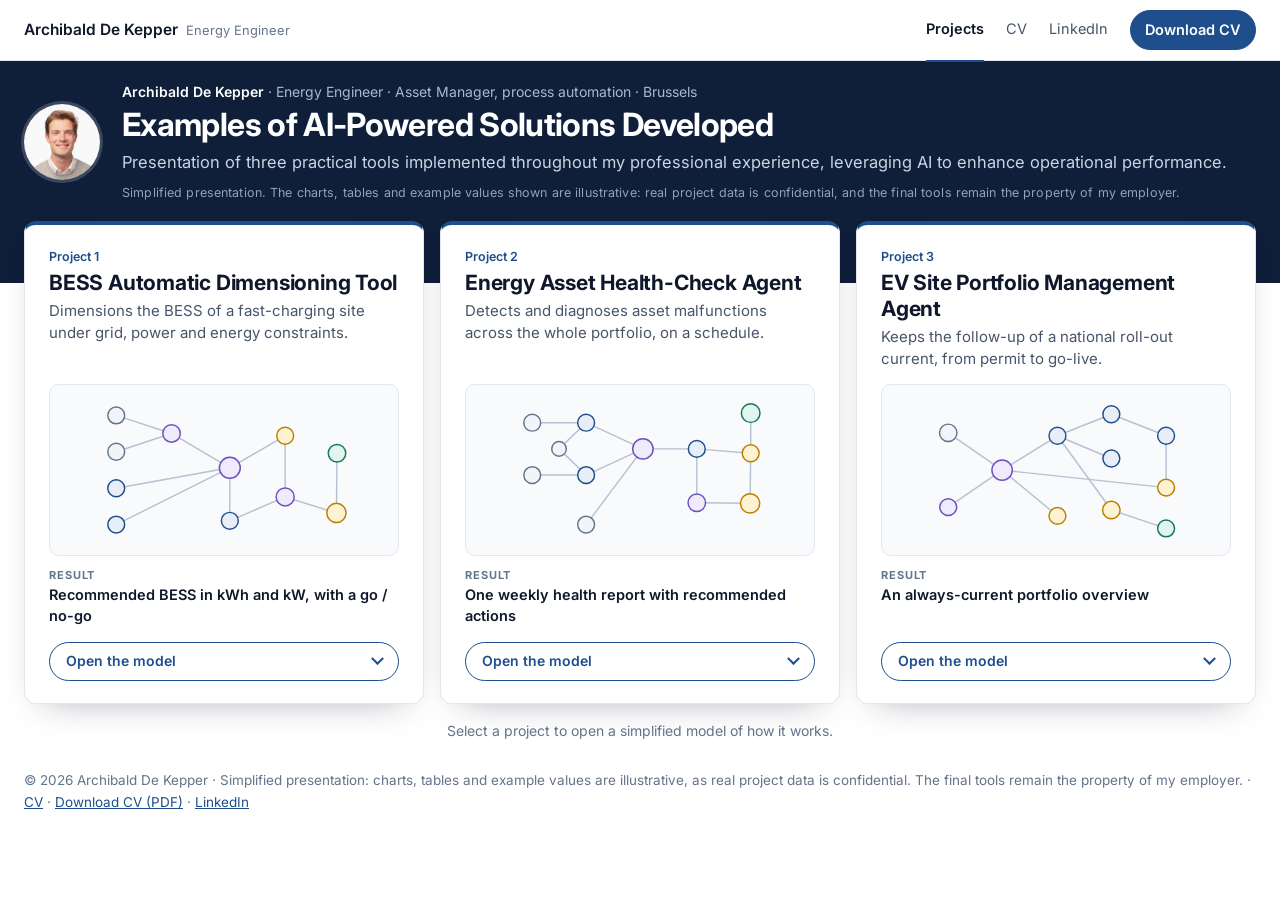
==== commit 10e15bce: "Rename main title, remove phone and duplicate CV button from CV page Co-Authored-By: Claude Opus 5.5" ====
--- a/index.html
+++ b/index.html
@@ -4,7 +4,7 @@
 <meta charset="utf-8">
 <meta name="robots" content="noindex">
 <meta name="viewport" content="width=device-width, initial-scale=1">
-<title>Archibald De Kepper · AI-Enabled Tools for Energy Infrastructure</title>
+<title>Archibald De Kepper · Examples of AI-Powered Solutions Developed</title>
 <meta name="description" content="Three practical AI-enabled tools for EV charging infrastructure: BESS automatic dimensioning, energy asset health checks and portfolio management.">
 <link rel="stylesheet" href="style.css">
 <noscript><style>.panel[hidden],.topic[hidden]{display:block!important}.pcard .open,.hint,.panel .switch{display:none!important}</style></noscript>
@@ -19,7 +19,7 @@
 <img src="images/me.jpg" alt="Archibald De Kepper" onerror="this.remove()">
 <div>
 <p class="eyebrow"><b>Archibald De Kepper</b> · Energy Engineer · Asset Manager, process automation · Brussels</p>
-<h1>AI-Enabled Tools for Energy Infrastructure</h1>
+<h1>Examples of AI-Powered Solutions Developed</h1>
 <p class="lead">Presentation of three practical tools implemented throughout my professional experience, leveraging AI to enhance operational performance.</p>
 <p class="confid">Simplified presentation. The charts, tables and example values shown are illustrative: real project data is confidential, and the final tools remain the property of my employer.</p>
 </div>
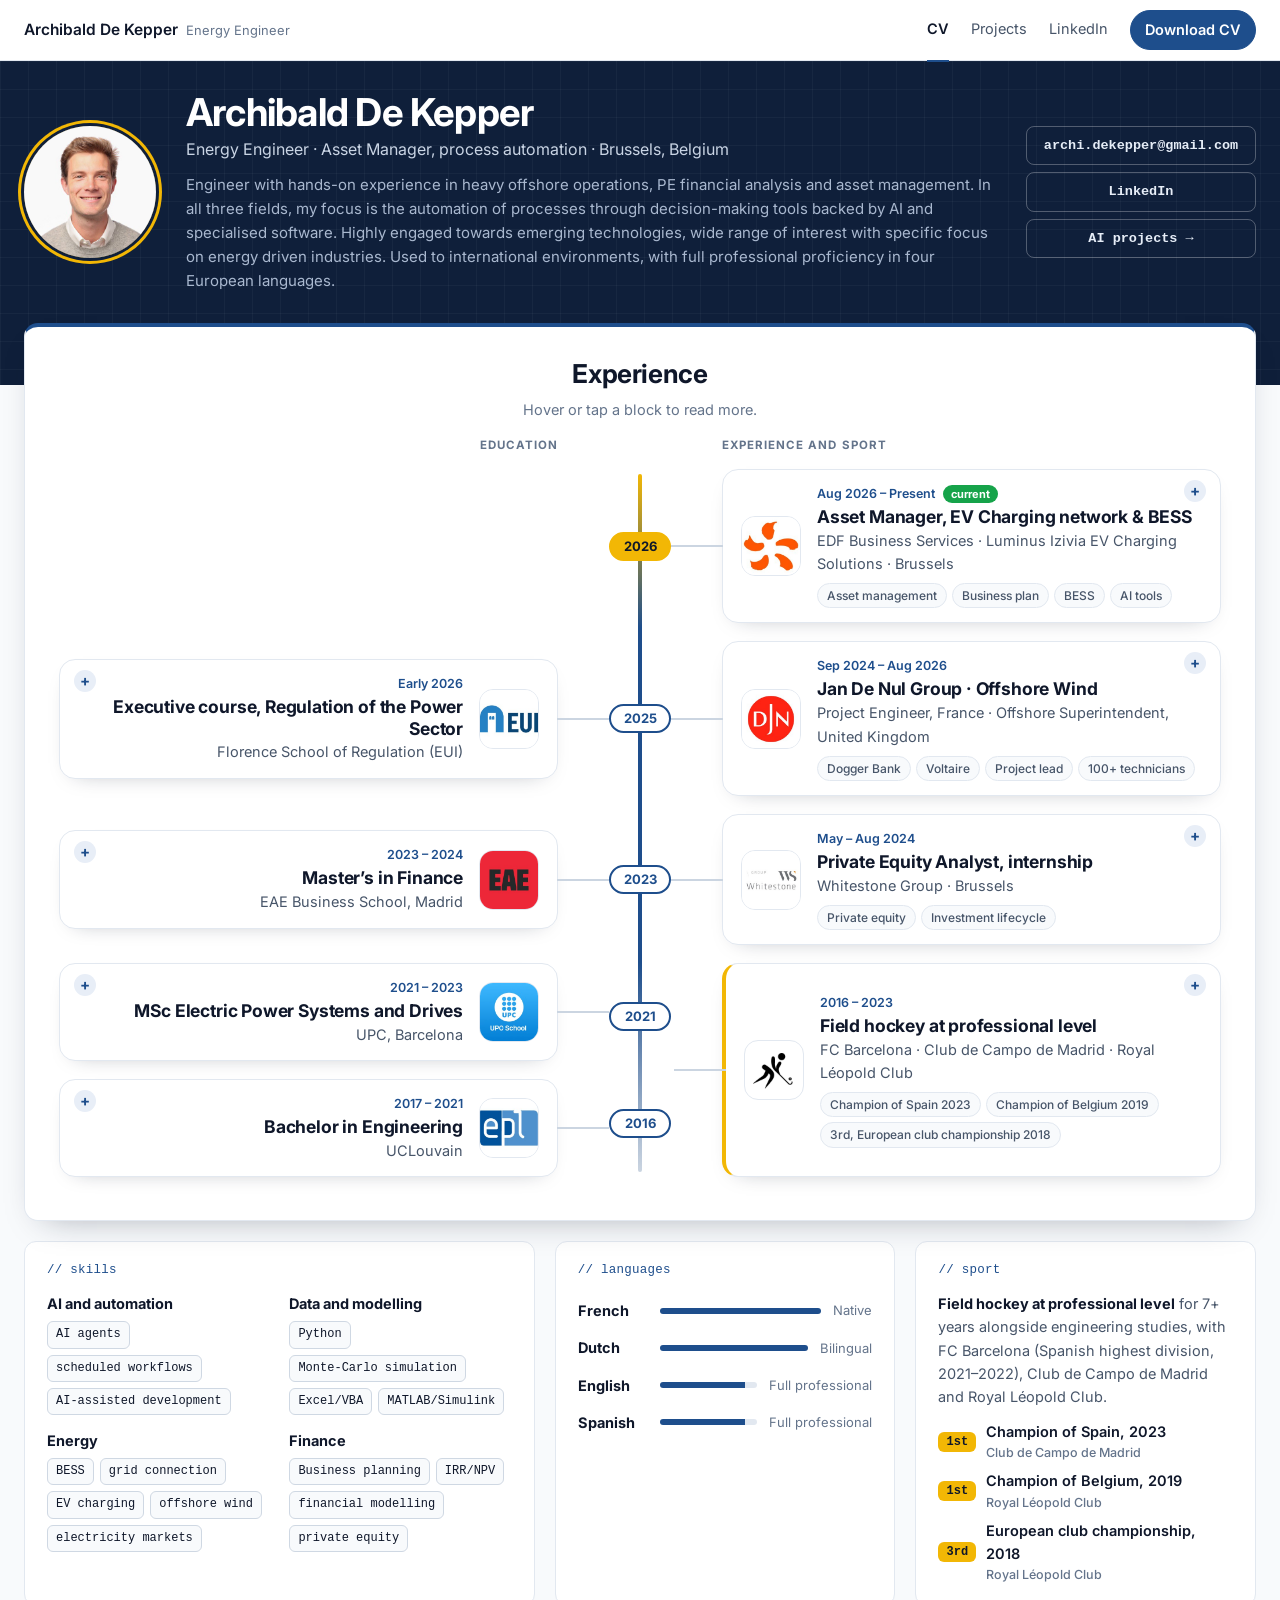
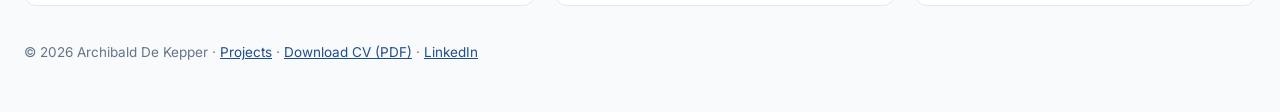
==== commit 820bb2b0: "Make the interactive CV the home page; projects move to projects.html Co-Authored-By: Claude Opus 5." ====
--- a/index.html
+++ b/index.html
@@ -4,211 +4,54 @@
 <meta charset="utf-8">
 <meta name="robots" content="noindex">
 <meta name="viewport" content="width=device-width, initial-scale=1">
-<title>Archibald De Kepper · Examples of AI-Powered Solutions Developed</title>
-<meta name="description" content="Three practical AI-enabled tools for EV charging infrastructure: BESS automatic dimensioning, energy asset health checks and portfolio management.">
+<title>Archibald De Kepper · CV</title>
+<meta name="description" content="Interactive CV of Archibald De Kepper: energy engineer, asset manager, process automation.">
 <link rel="stylesheet" href="style.css">
-<noscript><style>.panel[hidden],.topic[hidden]{display:block!important}.pcard .open,.hint,.panel .switch{display:none!important}</style></noscript>
+<noscript><style>.pc-more{position:static!important;opacity:1!important;visibility:visible!important}</style></noscript>
 </head>
-<body class="wide">
+<body class="wide cv7">
 <header class="top"><div class="wrap">
 <a class="brand" href="index.html">Archibald De Kepper<small>Energy Engineer</small></a>
-<nav class="nav"><a class="on" href="index.html">Projects</a><a href="cv.html">CV</a><a class="li" href="https://www.linkedin.com/in/archibald-de-kepper-683274234" target="_blank" rel="noopener">LinkedIn</a><a class="dl" data-cv href="Archibald_De_Kepper_CV.pdf" download>Download CV</a></nav>
+<nav class="nav"><a class="on" href="index.html">CV</a><a href="projects.html">Projects</a><a class="li" href="https://www.linkedin.com/in/archibald-de-kepper-683274234" target="_blank" rel="noopener">LinkedIn</a><a class="dl" data-cv href="Archibald_De_Kepper_CV.pdf" download>Download CV</a></nav>
 </div></header>
 <main>
-<section class="hero6"><div class="wrap">
-<img src="images/me.jpg" alt="Archibald De Kepper" onerror="this.remove()">
-<div>
-<p class="eyebrow"><b>Archibald De Kepper</b> · Energy Engineer · Asset Manager, process automation · Brussels</p>
-<h1>Examples of AI-Powered Solutions Developed</h1>
-<p class="lead">Presentation of three practical tools implemented throughout my professional experience, leveraging AI to enhance operational performance.</p>
-<p class="confid">Simplified presentation. The charts, tables and example values shown are illustrative: real project data is confidential, and the final tools remain the property of my employer.</p>
-</div>
+<section class="cvhero"><div class="wrap">
+  <img src="images/me.jpg" alt="Archibald De Kepper">
+  <div class="cvh-t">
+    
+    <h1>Archibald De Kepper</h1>
+    <p class="cvh-s">Energy Engineer · Asset Manager, process automation · Brussels, Belgium</p>
+    <p class="cvh-p">Engineer with hands-on experience in heavy offshore operations, PE financial analysis and asset management. In all three fields, my focus is the automation of processes through decision-making tools backed by AI and specialised software. Highly engaged towards emerging technologies, wide range of interest with specific focus on energy driven industries. Used to international environments, with full professional proficiency in four European languages.</p>
+  </div>
+  <div class="cvh-c">
+    <a class="cbtn" href="mailto:archi.dekepper@gmail.com">archi.dekepper@gmail.com</a>
+    <a class="cbtn" href="https://www.linkedin.com/in/archibald-de-kepper-683274234" target="_blank" rel="noopener">LinkedIn</a>
+    <a class="cbtn" href="projects.html">AI projects →</a>
+  </div>
 </div></section>
 <div class="wrap">
-<div class="pgrid"><article class="pcard" id="bess" data-p="bess">
-<header><small>Project 1</small><h2>BESS Automatic Dimensioning Tool</h2><p class="desc">Dimensions the BESS of a fast-charging site under grid, power and energy constraints.</p></header>
-<div class="pthumb"><svg class="thumb" viewBox="0 0 900 515" xmlns="http://www.w3.org/2000/svg" aria-hidden="true"><line x1="80" y1="70" x2="270" y2="132"/><line x1="80" y1="195" x2="270" y2="132"/><line x1="270" y1="132" x2="470" y2="250"/><line x1="80" y1="320" x2="470" y2="250"/><line x1="80" y1="445" x2="470" y2="250"/><line x1="470" y1="432" x2="470" y2="250"/><line x1="470" y1="250" x2="660" y2="140"/><line x1="660" y1="140" x2="660" y2="350"/><line x1="660" y1="350" x2="470" y2="432"/><line x1="660" y1="350" x2="836" y2="405"/><line x1="836" y1="405" x2="838" y2="200"/><circle cx="80" cy="70" r="29" fill="#f1f5f9" stroke="#64748b"/><circle cx="80" cy="195" r="29" fill="#f1f5f9" stroke="#64748b"/><circle cx="80" cy="320" r="29" fill="#e8eef7" stroke="#1e4e8c"/><circle cx="80" cy="445" r="29" fill="#e8eef7" stroke="#1e4e8c"/><circle cx="270" cy="132" r="30" fill="#efeafc" stroke="#6d4fc2"/><circle cx="470" cy="250" r="36" fill="#efeafc" stroke="#6d4fc2"/><circle cx="470" cy="432" r="29" fill="#e8eef7" stroke="#1e4e8c"/><circle cx="660" cy="140" r="29" fill="#fdf3d3" stroke="#b97f00"/><circle cx="660" cy="350" r="31" fill="#efeafc" stroke="#6d4fc2"/><circle cx="836" cy="405" r="33" fill="#fdf3d3" stroke="#b97f00"/><circle cx="838" cy="200" r="30" fill="#e3f4ee" stroke="#0f7a5c"/></svg></div>
-<p class="pout"><b>Result</b>Recommended BESS in kWh and kW, with a go / no-go</p>
-<button class="open" type="button" aria-expanded="false" aria-controls="panel-bess"><span>Open the model</span><span class="ic" aria-hidden="true"></span></button>
-</article><article class="pcard" id="health" data-p="health">
-<header><small>Project 2</small><h2>Energy Asset Health-Check Agent</h2><p class="desc">Detects and diagnoses asset malfunctions across the whole portfolio, on a schedule.</p></header>
-<div class="pthumb"><svg class="thumb" viewBox="0 0 900 515" xmlns="http://www.w3.org/2000/svg" aria-hidden="true"><line x1="80" y1="95" x2="265" y2="95"/><line x1="80" y1="275" x2="265" y2="275"/><line x1="172" y1="185" x2="265" y2="95"/><line x1="172" y1="185" x2="265" y2="275"/><line x1="265" y1="95" x2="460" y2="185"/><line x1="265" y1="275" x2="460" y2="185"/><line x1="265" y1="445" x2="460" y2="185"/><line x1="460" y1="185" x2="645" y2="185"/><line x1="645" y1="185" x2="645" y2="370"/><line x1="645" y1="370" x2="828" y2="372"/><line x1="645" y1="185" x2="830" y2="200"/><line x1="828" y1="372" x2="830" y2="200"/><line x1="830" y1="200" x2="830" y2="62"/><circle cx="80" cy="95" r="29" fill="#f1f5f9" stroke="#64748b"/><circle cx="80" cy="275" r="29" fill="#f1f5f9" stroke="#64748b"/><circle cx="172" cy="185" r="25" fill="#f1f5f9" stroke="#64748b"/><circle cx="265" cy="95" r="29" fill="#e8eef7" stroke="#1e4e8c"/><circle cx="265" cy="275" r="29" fill="#e8eef7" stroke="#1e4e8c"/><circle cx="265" cy="445" r="29" fill="#f1f5f9" stroke="#64748b"/><circle cx="460" cy="185" r="35" fill="#efeafc" stroke="#6d4fc2"/><circle cx="645" cy="185" r="29" fill="#e8eef7" stroke="#1e4e8c"/><circle cx="645" cy="370" r="30" fill="#efeafc" stroke="#6d4fc2"/><circle cx="828" cy="372" r="33" fill="#fdf3d3" stroke="#b97f00"/><circle cx="830" cy="200" r="29" fill="#fdf3d3" stroke="#b97f00"/><circle cx="830" cy="62" r="32" fill="#e3f4ee" stroke="#0f7a5c"/></svg></div>
-<p class="pout"><b>Result</b>One weekly health report with recommended actions</p>
-<button class="open" type="button" aria-expanded="false" aria-controls="panel-health"><span>Open the model</span><span class="ic" aria-hidden="true"></span></button>
-</article><article class="pcard" id="portfolio" data-p="portfolio">
-<header><small>Project 3</small><h2>EV Site Portfolio Management Agent</h2><p class="desc">Keeps the follow-up of a national roll-out current, from permit to go-live.</p></header>
-<div class="pthumb"><svg class="thumb" viewBox="0 0 900 515" xmlns="http://www.w3.org/2000/svg" aria-hidden="true"><line x1="80" y1="130" x2="265" y2="258"/><line x1="80" y1="385" x2="265" y2="258"/><line x1="265" y1="258" x2="455" y2="140"/><line x1="455" y1="140" x2="640" y2="66"/><line x1="640" y1="66" x2="828" y2="140"/><line x1="640" y1="218" x2="455" y2="140"/><line x1="265" y1="258" x2="455" y2="415"/><line x1="265" y1="258" x2="828" y2="318"/><line x1="828" y1="140" x2="828" y2="318"/><line x1="455" y1="140" x2="640" y2="395"/><line x1="640" y1="395" x2="828" y2="458"/><circle cx="80" cy="130" r="30" fill="#f1f5f9" stroke="#64748b"/><circle cx="80" cy="385" r="29" fill="#efeafc" stroke="#6d4fc2"/><circle cx="265" cy="258" r="35" fill="#efeafc" stroke="#6d4fc2"/><circle cx="455" cy="140" r="29" fill="#e8eef7" stroke="#1e4e8c"/><circle cx="640" cy="66" r="29" fill="#e8eef7" stroke="#1e4e8c"/><circle cx="828" cy="140" r="29" fill="#e8eef7" stroke="#1e4e8c"/><circle cx="640" cy="218" r="29" fill="#e8eef7" stroke="#1e4e8c"/><circle cx="455" cy="415" r="29" fill="#fdf3d3" stroke="#b97f00"/><circle cx="640" cy="395" r="30" fill="#fdf3d3" stroke="#b97f00"/><circle cx="828" cy="318" r="29" fill="#fdf3d3" stroke="#b97f00"/><circle cx="828" cy="458" r="29" fill="#e3f4ee" stroke="#0f7a5c"/></svg></div>
-<p class="pout"><b>Result</b>An always-current portfolio overview</p>
-<button class="open" type="button" aria-expanded="false" aria-controls="panel-portfolio"><span>Open the model</span><span class="ic" aria-hidden="true"></span></button>
-</article><section class="panel" id="panel-bess" data-p="bess" aria-label="BESS Automatic Dimensioning Tool: model" hidden>
-<div class="panel-head"><div><small>Project 1 of 3 · simplified model</small><h3>BESS Automatic Dimensioning Tool</h3></div>
-<div class="switch"><button class="go" type="button" data-go="health">Project 2</button><button class="go" type="button" data-go="portfolio">Project 3</button><button class="close" type="button">Close</button></div></div>
-<div class="onto-wrap">
-  <div class="onto-g"><p class="on-hint">Hover or tap a block to see what it is and how it connects.</p><svg class="onto" viewBox="0 0 900 515" xmlns="http://www.w3.org/2000/svg" role="group" aria-label="Simplified model of the BESS Automatic Dimensioning Tool"><defs><marker id="oa-bess" viewBox="0 0 10 10" refX="8.5" refY="5" markerWidth="9" markerHeight="9" markerUnits="userSpaceOnUse" orient="auto"><path d="M0,0 L10,5 L0,10 z" fill="context-stroke"/></marker></defs><g class="on-e" data-a="sessions" data-b="generator"><line x1="126.6" y1="85.2" x2="218.7" y2="115.2" marker-end="url(#oa-bess)"/><g class="on-v"><rect x="146.3" y="90.7" width="52.6" height="19" rx="9.5"/><text x="172.6" y="104.0" text-anchor="middle">trains</text></g></g><g class="on-e" data-a="forecast" data-b="generator"><line x1="126.5" y1="179.6" x2="218.7" y2="149.0" marker-end="url(#oa-bess)"/><g class="on-v"><rect x="146.3" y="154.8" width="52.6" height="19" rx="9.5"/><text x="172.6" y="168.1" text-anchor="middle">scales</text></g></g><g class="on-e" data-a="generator" data-b="twin"><line x1="313.9" y1="157.9" x2="414.9" y2="217.5" marker-end="url(#oa-bess)"/><g class="on-v"><rect x="341.2" y="178.2" width="46.5" height="19" rx="9.5"/><text x="364.4" y="191.5" text-anchor="middle">feeds</text></g></g><g class="on-e" data-a="site" data-b="twin"><line x1="128.2" y1="311.3" x2="407.0" y2="261.3" marker-end="url(#oa-bess)"/><g class="on-v"><rect x="229.1" y="276.8" width="77.0" height="19" rx="9.5"/><text x="267.6" y="290.1" text-anchor="middle">configures</text></g></g><g class="on-e" data-a="grid" data-b="twin"><line x1="123.8" y1="423.1" x2="412.8" y2="278.6" marker-end="url(#oa-bess)"/><g class="on-v"><rect x="242.0" y="341.4" width="52.6" height="19" rx="9.5"/><text x="268.3" y="354.7" text-anchor="middle">limits</text></g></g><g class="on-e" data-a="bess" data-b="twin"><line x1="470.0" y1="383.0" x2="470.0" y2="314.0" marker-end="url(#oa-bess)"/><g class="on-v"><rect x="437.6" y="339.0" width="64.8" height="19" rx="9.5"/><text x="470.0" y="352.3" text-anchor="middle">supports</text></g></g><g class="on-e" data-a="twin" data-b="service"><line x1="522.8" y1="219.4" x2="615.0" y2="166.1" marker-end="url(#oa-bess)"/><g class="on-v"><rect x="536.5" y="183.2" width="64.8" height="19" rx="9.5"/><text x="568.9" y="196.5" text-anchor="middle">measures</text></g></g><g class="on-e" data-a="service" data-b="dimensioner"><line x1="660.0" y1="189.0" x2="660.0" y2="294.0" marker-end="url(#oa-bess)"/><g class="on-v"><rect x="633.7" y="232.0" width="52.6" height="19" rx="9.5"/><text x="660.0" y="245.3" text-anchor="middle">steers</text></g></g><g class="on-e" data-a="dimensioner" data-b="bess"><line x1="611.3" y1="371.0" x2="517.7" y2="411.4" marker-end="url(#oa-bess)"/><g class="on-v"><rect x="535.2" y="381.7" width="58.7" height="19" rx="9.5"/><text x="564.5" y="395.0" text-anchor="middle">resizes</text></g></g><g class="on-e" data-a="dimensioner" data-b="reco"><line x1="710.6" y1="365.8" x2="778.7" y2="387.1" marker-end="url(#oa-bess)"/><g class="on-v"><rect x="715.3" y="367.0" width="58.7" height="19" rx="9.5"/><text x="744.7" y="380.3" text-anchor="middle">returns</text></g></g><g class="on-e" data-a="reco" data-b="plan"><line x1="836.6" y1="348.0" x2="837.5" y2="254.0" marker-end="url(#oa-bess)"/><g class="on-v"><rect x="810.7" y="291.5" width="52.6" height="19" rx="9.5"/><text x="837.0" y="304.8" text-anchor="middle">enters</text></g></g><g class="on-n c-data" data-id="sessions" tabindex="0" role="button" aria-label="Charging sessions: Input data"><circle cx="80" cy="70" r="46"/><text text-anchor="middle"><tspan x="80" y="67.0">Charging</tspan><tspan x="80" y="82.0">sessions</tspan></text></g><g class="on-n c-data" data-id="forecast" tabindex="0" role="button" aria-label="Traffic forecast: Input data"><circle cx="80" cy="195" r="46"/><text text-anchor="middle"><tspan x="80" y="192.0">Traffic</tspan><tspan x="80" y="207.0">forecast</tspan></text></g><g class="on-n c-object" data-id="site" tabindex="0" role="button" aria-label="Site: Business object"><circle cx="80" cy="320" r="46"/><text text-anchor="middle"><tspan x="80" y="324.5">Site</tspan></text></g><g class="on-n c-object" data-id="grid" tabindex="0" role="button" aria-label="Grid connection: Business object"><circle cx="80" cy="445" r="46"/><text text-anchor="middle"><tspan x="80" y="442.0">Grid</tspan><tspan x="80" y="457.0">connection</tspan></text></g><g class="on-n c-logic" data-id="generator" tabindex="0" role="button" aria-label="Demand generator: Logic and AI"><circle cx="270" cy="132" r="48"/><text text-anchor="middle"><tspan x="270" y="129.0">Demand</tspan><tspan x="270" y="144.0">generator</tspan></text></g><g class="on-n c-logic" data-id="twin" tabindex="0" role="button" aria-label="Station digital twin: Logic and AI"><circle cx="470" cy="250" r="58"/><text text-anchor="middle"><tspan x="470" y="247.0">Station</tspan><tspan x="470" y="262.0">digital twin</tspan></text></g><g class="on-n c-object" data-id="bess" tabindex="0" role="button" aria-label="BESS: Business object"><circle cx="470" cy="432" r="46"/><text text-anchor="middle"><tspan x="470" y="436.5">BESS</tspan></text></g><g class="on-n c-output" data-id="service" tabindex="0" role="button" aria-label="Service level: Output"><circle cx="660" cy="140" r="46"/><text text-anchor="middle"><tspan x="660" y="137.0">Service</tspan><tspan x="660" y="152.0">level</tspan></text></g><g class="on-n c-logic" data-id="dimensioner" tabindex="0" role="button" aria-label="Automatic dimensioner: Logic and AI"><circle cx="660" cy="350" r="50"/><text text-anchor="middle"><tspan x="660" y="347.0">Automatic</tspan><tspan x="660" y="362.0">dimensioner</tspan></text></g><g class="on-n c-output" data-id="reco" tabindex="0" role="button" aria-label="Recommended BESS: Output"><circle cx="836" cy="405" r="54"/><text text-anchor="middle"><tspan x="836" y="402.0">Recommended</tspan><tspan x="836" y="417.0">BESS</tspan></text></g><g class="on-n c-decision" data-id="plan" tabindex="0" role="button" aria-label="Business plan: Decision"><circle cx="838" cy="200" r="48"/><text text-anchor="middle"><tspan x="838" y="197.0">Business</tspan><tspan x="838" y="212.0">plan</tspan></text></g></svg><div class="on-leg"><span class="c-data"><i></i>Input data</span><span class="c-object"><i></i>Business object</span><span class="c-logic"><i></i>Logic and AI</span><span class="c-output"><i></i>Output</span><span class="c-decision"><i></i>Decision</span></div></div>
-  <aside class="onto-info" aria-live="polite"><div class="on-i" data-id="default"><small class="c-over"><i></i>Overview</small><h4>BESS Automatic Dimensioning Tool</h4><p>A Monte-Carlo simulation built on limited historical data, supplemented by Poisson probability distributions, to optimise BESS dimensioning for fast-charging sites under grid connection, power and energy capacity constraints. The resulting configurations are integrated into the company’s business plan to maximise project IRR.</p><div class="impact"><b>Business impact</b><p>As owner of the business plan, I use the tool as a decision-making instrument for the grid connection, the BESS solution and the site configuration. BESS solutions dimensioned with the tool improved project IRR by <strong style="color:var(--ink)">2.5 points on average</strong> across the projects developed; the results were presented to, and acknowledged by, the private equity infrastructure fund.</p></div></div><div class="on-i" data-id="sessions" hidden><small class="c-data"><i></i>Input data</small><h4>Charging sessions</h4><p>About one year of charging sessions from a few operating sites. Data cleaning removes outliers such as test sessions and failed starts (under 3 kWh, or outside 3&nbsp;min–4&nbsp;h). The resulting dataset is too small to dimension on directly, so additional data is generated in the next step, the demand generator.</p><p class="on-rl">Relations</p><ul class="on-rel"><li><i>trains</i> → Demand generator</li></ul></div><div class="on-i" data-id="forecast" hidden><small class="c-data"><i></i>Input data</small><h4>Traffic forecast</h4><p>Sessions per charge point per day for the target year, from the business-plan curve or an alternative forecast, with the annual growth of vehicle charging power and of energy per session.</p><p class="on-rl">Relations</p><ul class="on-rel"><li><i>scales</i> → Demand generator</li></ul></div><div class="on-i" data-id="site" hidden><small class="c-object"><i></i>Business object</small><h4>Site</h4><p>The station to dimension: number and power of chargers, connectors, and the site type (destination or charge &amp; go), which sets the arrival pattern, the day-of-week profile and the seasonality.</p><p class="on-rl">Relations</p><ul class="on-rel"><li><i>configures</i> → Station digital twin</li></ul></div><div class="on-i" data-id="grid" hidden><small class="c-object"><i></i>Business object</small><h4>Grid connection</h4><p>The grid connection limit in kVA, with its capacity and commodity tariffs: the main constraint for the BESS dimensioning.</p><p class="on-rl">Relations</p><ul class="on-rel"><li><i>limits</i> → Station digital twin</li></ul></div><div class="on-i" data-id="generator" hidden><small class="c-logic"><i></i>Logic and AI</small><h4>Demand generator</h4><p>Learns patterns from the real sessions and generates new days with a Poisson law, using day-of-week and month factors. Every date is generated many times, so the rare peak days that drive the dimensioning are covered.</p><p class="on-rl">Relations</p><ul class="on-rel"><li>Charging sessions → <i>trains</i></li><li>Traffic forecast → <i>scales</i></li><li><i>feeds</i> → Station digital twin</li></ul></div><div class="on-i" data-id="twin" hidden><small class="c-logic"><i></i>Logic and AI</small><h4>Station digital twin</h4><p>The station simulated every minute of the target year: queueing at the connectors, power sharing, grid supply first, then BESS discharge, and pro-rata curtailment when supply is short.</p><p class="on-rl">Relations</p><ul class="on-rel"><li>Demand generator → <i>feeds</i></li><li>Site → <i>configures</i></li><li>Grid connection → <i>limits</i></li><li>BESS → <i>supports</i></li><li><i>measures</i> → Service level</li></ul></div><div class="on-i" data-id="bess" hidden><small class="c-object"><i></i>Business object</small><h4>BESS</h4><p>A BESS candidate: capacity (kWh), power (kW), efficiency and lifetime. It discharges above the grid limit and recharges on surplus grid capacity.</p><p class="on-rl">Relations</p><ul class="on-rel"><li><i>supports</i> → Station digital twin</li><li>Automatic dimensioner → <i>resizes</i></li></ul></div><div class="on-i" data-id="service" hidden><small class="c-output"><i></i>Output</small><h4>Service level</h4><p>A session fails when it receives less than a set share of the requested power (e.g. 85%) for longer than a set time (e.g. 5 min). Failures are split into energy-constrained and power-constrained, and counted per day.</p><p class="on-rl">Relations</p><ul class="on-rel"><li>Station digital twin → <i>measures</i></li><li><i>steers</i> → Automatic dimensioner</li></ul></div><div class="on-i" data-id="dimensioner" hidden><small class="c-logic"><i></i>Logic and AI</small><h4>Automatic dimensioner</h4><p>Automatic search: doubles the BESS capacity until both acceptance targets are met, narrows the interval to the required precision, then re-checks the selected size at full accuracy.</p><p class="on-rl">Relations</p><ul class="on-rel"><li>Service level → <i>steers</i></li><li><i>resizes</i> → BESS</li><li><i>returns</i> → Recommended BESS</li></ul></div><div class="on-i" data-id="reco" hidden><small class="c-output"><i></i>Output</small><h4>Recommended BESS</h4><p>The smallest BESS meeting all targets, as a complete specification in kWh and kW, with a go / no-go for each grid connection and BESS option.</p><p class="on-rl">Relations</p><ul class="on-rel"><li>Automatic dimensioner → <i>returns</i></li><li><i>enters</i> → Business plan</li></ul></div><div class="on-i" data-id="plan" hidden><small class="c-decision"><i></i>Decision</small><h4>Business plan</h4><p>Results by configuration feed the business plan, where the IRR of each grid connection and BESS option is compared. BESS solutions dimensioned with the tool improved project IRR by 2.5 points on average.</p><p class="on-rl">Relations</p><ul class="on-rel"><li>Recommended BESS → <i>enters</i></li></ul></div></aside>
-</div>
-<div class="more6"><p class="appx-title">More detail</p><div class="pills"><button class="pill" type="button" data-t="bess-t0" aria-expanded="false" aria-controls="bess-t0">Example input</button><button class="pill" type="button" data-t="bess-t1" aria-expanded="false" aria-controls="bess-t1">Example data generation</button><button class="pill" type="button" data-t="bess-t2" aria-expanded="false" aria-controls="bess-t2">Example output</button><button class="pill" type="button" data-t="bess-t3" aria-expanded="false" aria-controls="bess-t3">Problem-solving approach</button><button class="pill" type="button" data-t="bess-t4" aria-expanded="false" aria-controls="bess-t4">Business context</button><button class="pill" type="button" data-t="bess-t5" aria-expanded="false" aria-controls="bess-t5">Input parameters</button><button class="pill" type="button" data-t="bess-t6" aria-expanded="false" aria-controls="bess-t6">Dimensioning algorithm</button><button class="pill" type="button" data-t="bess-t7" aria-expanded="false" aria-controls="bess-t7">Model architecture</button><button class="pill" type="button" data-t="bess-t8" aria-expanded="false" aria-controls="bess-t8">Power flow model</button><button class="pill" type="button" data-t="bess-t9" aria-expanded="false" aria-controls="bess-t9">Service-level criterion</button><button class="pill" type="button" data-t="bess-t10" aria-expanded="false" aria-controls="bess-t10">Failure analysis</button><button class="pill" type="button" data-t="bess-t11" aria-expanded="false" aria-controls="bess-t11">Validation and business-plan integration</button></div><div class="topic" id="bess-t0" hidden><h4 class="tt">Example input</h4><div class="body"><div class="exin"><div class="sheet"><h5>Site and scenario</h5><dl><dt>Site type</dt><dd>Destination (retail)</dd><dt>Chargers</dt><dd>2 × 150 kW, 4 connectors</dd><dt>Grid connection</dt><dd>160 kVA</dd><dt>Target year</dt><dd>2028</dd><dt>Traffic forecast</dt><dd>6 sessions per charge point per day</dd><dt>Service-level rule</dt><dd>Below 85% of requested power for more than 5 min</dd><dt>Acceptance targets</dt><dd>Max. 5% of days with a failure</dd><dt>BESS search</dt><dd>Automatic, C-rate 0.5 to 1</dd></dl></div><div class="sheet"><h5>Charging sessions (extract)</h5><table><thead><tr><th>Start</th><th>Duration</th><th>Energy</th><th>Max. power</th></tr></thead><tbody><tr class=""><td>Sat 11:42</td><td>24 min</td><td>38.6 kWh</td><td>142 kW</td></tr><tr class=""><td>Sat 11:58</td><td>31 min</td><td>51.2 kWh</td><td>128 kW</td></tr><tr class="out"><td>Sat 12:03</td><td>2 min</td><td>0.4 kWh</td><td>36 kW</td></tr><tr class=""><td>Sat 12:10</td><td>18 min</td><td>27.9 kWh</td><td>149 kW</td></tr><tr class="out"><td>Sat 12:31</td><td>5 h 12 min</td><td>61.0 kWh</td><td>74 kW</td></tr></tbody></table><p class=sheet-n>Struck-through rows are outliers removed by the data cleaning.</p></div></div><p class="cap">Illustrative values.</p></div></div><div class="topic" id="bess-t1" hidden><h4 class="tt">Example data generation<span>Poisson-based synthetic demand</span></h4><div class="body"><svg style="min-width:0" viewBox="0 0 1200 330" xmlns="http://www.w3.org/2000/svg" role="img" aria-label="How one synthetic day is generated in three steps" font-family="Inter,-apple-system,Segoe UI,Roboto,Arial,sans-serif"><defs><marker id="a4" viewBox="0 0 10 10" refX="9" refY="5" markerWidth="8" markerHeight="8" orient="auto"><path d="M0,0 L10,5 L0,10 z" fill="#64748b"/></marker><marker id="a4w" viewBox="0 0 10 10" refX="9" refY="5" markerWidth="8" markerHeight="8" orient="auto"><path d="M0,0 L10,5 L0,10 z" fill="#ffffff"/></marker></defs><rect width="1200" height="330" fill="#fff"/><rect x="20" y="14" width="360" height="296" rx="12" fill="#f8fafc" stroke="#e2e8f0"/><circle cx="50" cy="46" r="16" fill="#1e4e8c"/><text x="50" y="52" font-size="15" font-weight="800" fill="#fff" text-anchor="middle">1</text><text x="76" y="44" font-size="15" font-weight="700" fill="#0f172a" text-anchor="start">How many cars today?</text><text x="76" y="63" font-size="12" font-weight="400" fill="#64748b" text-anchor="start">Drawn from a Poisson law around the forecast</text><rect x="420" y="14" width="360" height="296" rx="12" fill="#f8fafc" stroke="#e2e8f0"/><circle cx="450" cy="46" r="16" fill="#1e4e8c"/><text x="450" y="52" font-size="15" font-weight="800" fill="#fff" text-anchor="middle">2</text><text x="476" y="44" font-size="15" font-weight="700" fill="#0f172a" text-anchor="start">When does each car arrive?</text><text x="476" y="63" font-size="12" font-weight="400" fill="#64748b" text-anchor="start">Drawn from the real arrival curve of that day type</text><rect x="820" y="14" width="360" height="296" rx="12" fill="#f8fafc" stroke="#e2e8f0"/><circle cx="850" cy="46" r="16" fill="#1e4e8c"/><text x="850" y="52" font-size="15" font-weight="800" fill="#fff" text-anchor="middle">3</text><text x="876" y="44" font-size="15" font-weight="700" fill="#0f172a" text-anchor="start">How does each car charge?</text><text x="876" y="63" font-size="12" font-weight="400" fill="#64748b" text-anchor="start">A real past session is copied</text><line x1="384" y1="160" x2="416" y2="160" stroke="#64748b" stroke-width="2.5" marker-end="url(#a4)"/><line x1="784" y1="160" x2="816" y2="160" stroke="#64748b" stroke-width="2.5" marker-end="url(#a4)"/><rect x="50.0" y="248.2" width="9.5" height="1.8" rx="2" fill="#b7c8e0"/><rect x="62.2" y="245.9" width="9.5" height="4.1" rx="2" fill="#b7c8e0"/><rect x="74.4" y="241.9" width="9.5" height="8.1" rx="2" fill="#b7c8e0"/><rect x="86.6" y="235.2" width="9.5" height="14.8" rx="2" fill="#b7c8e0"/><rect x="98.8" y="225.3" width="9.5" height="24.7" rx="2" fill="#b7c8e0"/><rect x="111.0" y="212.0" width="9.5" height="38.0" rx="2" fill="#b7c8e0"/><rect x="123.2" y="195.8" width="9.5" height="54.2" rx="2" fill="#b7c8e0"/><rect x="135.4" y="177.7" width="9.5" height="72.3" rx="2" fill="#b7c8e0"/><rect x="147.6" y="159.6" width="9.5" height="90.4" rx="2" fill="#b7c8e0"/><rect x="159.8" y="143.7" width="9.5" height="106.3" rx="2" fill="#b7c8e0"/><rect x="172.0" y="131.8" width="9.5" height="118.2" rx="2" fill="#b7c8e0"/><rect x="184.2" y="125.6" width="9.5" height="124.4" rx="2" fill="#b7c8e0"/><rect x="196.4" y="125.6" width="9.5" height="124.4" rx="2" fill="#b7c8e0"/><rect x="208.6" y="131.6" width="9.5" height="118.4" rx="2" fill="#b7c8e0"/><rect x="220.8" y="142.3" width="9.5" height="107.7" rx="2" fill="#b7c8e0"/><rect x="233.0" y="156.4" width="9.5" height="93.6" rx="2" fill="#f2b705"/><rect x="245.2" y="172.0" width="9.5" height="78.0" rx="2" fill="#b7c8e0"/><rect x="257.4" y="187.6" width="9.5" height="62.4" rx="2" fill="#b7c8e0"/><rect x="269.6" y="202.0" width="9.5" height="48.0" rx="2" fill="#b7c8e0"/><rect x="281.8" y="214.4" width="9.5" height="35.6" rx="2" fill="#b7c8e0"/><rect x="294.0" y="224.6" width="9.5" height="25.4" rx="2" fill="#b7c8e0"/><rect x="306.2" y="232.5" width="9.5" height="17.5" rx="2" fill="#b7c8e0"/><rect x="318.4" y="238.3" width="9.5" height="11.7" rx="2" fill="#b7c8e0"/><rect x="330.6" y="242.5" width="9.5" height="7.5" rx="2" fill="#b7c8e0"/><rect x="342.8" y="245.3" width="9.5" height="4.7" rx="2" fill="#b7c8e0"/><text x="238.0" y="110" font-size="12.5" font-weight="700" fill="#0f172a" text-anchor="middle">today: 23 cars</text><line x1="238.0" y1="116" x2="238.0" y2="152.4" stroke="#0f172a" stroke-width="1"/><text x="50" y="270" font-size="11" font-weight="400" fill="#64748b" text-anchor="start">8</text><text x="196.39999999999998" y="270" font-size="11" font-weight="600" fill="#64748b" text-anchor="middle">20 expected</text><text x="342.79999999999995" y="270" font-size="11" font-weight="400" fill="#64748b" text-anchor="middle">32</text><text x="200.0" y="294" font-size="11.5" font-weight="400" fill="#64748b" text-anchor="middle">λ = forecast sessions/day × chargers × season</text><polygon points="444.0,250 444.0,242.7 445.3,242.7 446.6,242.7 447.9,242.7 449.2,242.7 450.5,242.7 451.8,242.7 453.1,242.7 454.4,242.7 455.7,242.7 457.0,242.7 458.3,242.7 459.6,242.7 460.9,242.7 462.2,242.7 463.5,242.7 464.8,242.7 466.1,242.7 467.4,242.7 468.7,242.7 470.0,242.7 471.3,242.7 472.6,242.7 473.9,242.7 475.2,242.7 476.5,242.7 477.8,242.7 479.1,242.7 480.4,242.7 481.7,242.7 483.0,242.7 484.3,242.7 485.6,242.7 486.9,242.7 488.2,242.7 489.5,242.7 490.8,242.7 492.1,242.7 493.4,242.7 494.7,242.7 496.0,242.7 497.3,242.7 498.6,242.7 499.9,242.6 501.2,242.6 502.5,242.6 503.8,242.6 505.1,242.6 506.4,242.6 507.7,242.6 509.0,242.5 510.3,242.5 511.6,242.5 512.9,242.4 514.2,242.4 515.5,242.3 516.8,242.3 518.1,242.2 519.4,242.1 520.7,241.9 522.0,241.8 523.3,241.6 524.6,241.5 525.9,241.2 527.2,241.0 528.5,240.7 529.8,240.4 531.1,240.0 532.4,239.6 533.7,239.1 535.0,238.5 536.3,237.9 537.6,237.3 538.9,236.5 540.2,235.7 541.5,234.8 542.8,233.8 544.1,232.7 545.4,231.5 546.7,230.2 548.0,228.8 549.3,227.3 550.6,225.7 551.9,224.0 553.2,222.2 554.5,220.3 555.8,218.3 557.1,216.2 558.4,214.1 559.7,211.9 561.0,209.6 562.3,207.3 563.6,204.9 564.9,202.5 566.2,200.1 567.5,197.7 568.8,195.4 570.1,193.0 571.4,190.7 572.7,188.4 574.0,186.3 575.3,184.1 576.6,182.1 577.9,180.2 579.2,178.3 580.5,176.5 581.8,174.8 583.1,173.2 584.4,171.6 585.7,170.1 587.0,168.6 588.3,167.1 589.6,165.6 590.9,164.1 592.2,162.6 593.5,161.0 594.8,159.3 596.1,157.6 597.4,155.7 598.7,153.8 600.0,151.9 601.3,149.8 602.6,147.7 603.9,145.6 605.2,143.5 606.5,141.5 607.8,139.5 609.1,137.6 610.4,135.9 611.7,134.4 613.0,133.0 614.3,131.9 615.6,131.0 616.9,130.4 618.2,130.1 619.5,130.0 620.8,130.1 622.1,130.5 623.4,131.0 624.7,131.7 626.0,132.6 627.3,133.5 628.6,134.4 629.9,135.3 631.2,136.3 632.5,137.1 633.8,137.9 635.1,138.7 636.4,139.3 637.7,139.8 639.0,140.2 640.3,140.5 641.6,140.8 642.9,140.9 644.2,141.1 645.5,141.3 646.8,141.5 648.1,141.7 649.4,142.0 650.7,142.4 652.0,142.9 653.3,143.6 654.6,144.4 655.9,145.3 657.2,146.4 658.5,147.7 659.8,149.1 661.1,150.7 662.4,152.5 663.7,154.3 665.0,156.3 666.3,158.4 667.6,160.6 668.9,162.8 670.2,165.1 671.5,167.4 672.8,169.7 674.1,172.1 675.4,174.4 676.7,176.7 678.0,178.9 679.3,181.1 680.6,183.3 681.9,185.4 683.2,187.4 684.5,189.4 685.8,191.3 687.1,193.1 688.4,194.9 689.7,196.6 691.0,198.3 692.3,200.0 693.6,201.6 694.9,203.2 696.2,204.8 697.5,206.3 698.8,207.9 700.1,209.4 701.4,210.9 702.7,212.5 704.0,214.0 705.3,215.5 706.6,217.0 707.9,218.5 709.2,220.0 710.5,221.5 711.8,222.9 713.1,224.3 714.4,225.7 715.7,227.0 717.0,228.3 718.3,229.5 719.6,230.7 720.9,231.8 722.2,232.9 723.5,233.9 724.8,234.8 726.1,235.7 727.4,236.4 728.7,237.2 730.0,237.8 731.3,238.5 732.6,239.0 733.9,239.5 735.2,239.9 736.5,240.3 737.8,240.7 739.1,241.0 740.4,241.2 741.7,241.5 743.0,241.7 744.3,241.8 745.6,242.0 746.9,242.1 748.2,242.2 749.5,242.3 750.8,242.4 752.1,242.4 753.4,242.5 754.7,242.5 756.0,242.5 756.0,250" fill="#1e4e8c" opacity=".12"/><polyline points="444.0,242.7 445.3,242.7 446.6,242.7 447.9,242.7 449.2,242.7 450.5,242.7 451.8,242.7 453.1,242.7 454.4,242.7 455.7,242.7 457.0,242.7 458.3,242.7 459.6,242.7 460.9,242.7 462.2,242.7 463.5,242.7 464.8,242.7 466.1,242.7 467.4,242.7 468.7,242.7 470.0,242.7 471.3,242.7 472.6,242.7 473.9,242.7 475.2,242.7 476.5,242.7 477.8,242.7 479.1,242.7 480.4,242.7 481.7,242.7 483.0,242.7 484.3,242.7 485.6,242.7 486.9,242.7 488.2,242.7 489.5,242.7 490.8,242.7 492.1,242.7 493.4,242.7 494.7,242.7 496.0,242.7 497.3,242.7 498.6,242.7 499.9,242.6 501.2,242.6 502.5,242.6 503.8,242.6 505.1,242.6 506.4,242.6 507.7,242.6 509.0,242.5 510.3,242.5 511.6,242.5 512.9,242.4 514.2,242.4 515.5,242.3 516.8,242.3 518.1,242.2 519.4,242.1 520.7,241.9 522.0,241.8 523.3,241.6 524.6,241.5 525.9,241.2 527.2,241.0 528.5,240.7 529.8,240.4 531.1,240.0 532.4,239.6 533.7,239.1 535.0,238.5 536.3,237.9 537.6,237.3 538.9,236.5 540.2,235.7 541.5,234.8 542.8,233.8 544.1,232.7 545.4,231.5 546.7,230.2 548.0,228.8 549.3,227.3 550.6,225.7 551.9,224.0 553.2,222.2 554.5,220.3 555.8,218.3 557.1,216.2 558.4,214.1 559.7,211.9 561.0,209.6 562.3,207.3 563.6,204.9 564.9,202.5 566.2,200.1 567.5,197.7 568.8,195.4 570.1,193.0 571.4,190.7 572.7,188.4 574.0,186.3 575.3,184.1 576.6,182.1 577.9,180.2 579.2,178.3 580.5,176.5 581.8,174.8 583.1,173.2 584.4,171.6 585.7,170.1 587.0,168.6 588.3,167.1 589.6,165.6 590.9,164.1 592.2,162.6 593.5,161.0 594.8,159.3 596.1,157.6 597.4,155.7 598.7,153.8 600.0,151.9 601.3,149.8 602.6,147.7 603.9,145.6 605.2,143.5 606.5,141.5 607.8,139.5 609.1,137.6 610.4,135.9 611.7,134.4 613.0,133.0 614.3,131.9 615.6,131.0 616.9,130.4 618.2,130.1 619.5,130.0 620.8,130.1 622.1,130.5 623.4,131.0 624.7,131.7 626.0,132.6 627.3,133.5 628.6,134.4 629.9,135.3 631.2,136.3 632.5,137.1 633.8,137.9 635.1,138.7 636.4,139.3 637.7,139.8 639.0,140.2 640.3,140.5 641.6,140.8 642.9,140.9 644.2,141.1 645.5,141.3 646.8,141.5 648.1,141.7 649.4,142.0 650.7,142.4 652.0,142.9 653.3,143.6 654.6,144.4 655.9,145.3 657.2,146.4 658.5,147.7 659.8,149.1 661.1,150.7 662.4,152.5 663.7,154.3 665.0,156.3 666.3,158.4 667.6,160.6 668.9,162.8 670.2,165.1 671.5,167.4 672.8,169.7 674.1,172.1 675.4,174.4 676.7,176.7 678.0,178.9 679.3,181.1 680.6,183.3 681.9,185.4 683.2,187.4 684.5,189.4 685.8,191.3 687.1,193.1 688.4,194.9 689.7,196.6 691.0,198.3 692.3,200.0 693.6,201.6 694.9,203.2 696.2,204.8 697.5,206.3 698.8,207.9 700.1,209.4 701.4,210.9 702.7,212.5 704.0,214.0 705.3,215.5 706.6,217.0 707.9,218.5 709.2,220.0 710.5,221.5 711.8,222.9 713.1,224.3 714.4,225.7 715.7,227.0 717.0,228.3 718.3,229.5 719.6,230.7 720.9,231.8 722.2,232.9 723.5,233.9 724.8,234.8 726.1,235.7 727.4,236.4 728.7,237.2 730.0,237.8 731.3,238.5 732.6,239.0 733.9,239.5 735.2,239.9 736.5,240.3 737.8,240.7 739.1,241.0 740.4,241.2 741.7,241.5 743.0,241.7 744.3,241.8 745.6,242.0 746.9,242.1 748.2,242.2 749.5,242.3 750.8,242.4 752.1,242.4 753.4,242.5 754.7,242.5 756.0,242.5" fill="none" stroke="#1e4e8c" stroke-width="2"/><circle cx="601.4" cy="262" r="4" fill="#f2b705" stroke="#0f172a" stroke-width=".6"/><circle cx="656.2" cy="262" r="4" fill="#f2b705" stroke="#0f172a" stroke-width=".6"/><circle cx="577.6" cy="262" r="4" fill="#f2b705" stroke="#0f172a" stroke-width=".6"/><circle cx="659.1" cy="262" r="4" fill="#f2b705" stroke="#0f172a" stroke-width=".6"/><circle cx="634.2" cy="262" r="4" fill="#f2b705" stroke="#0f172a" stroke-width=".6"/><circle cx="666.0" cy="262" r="4" fill="#f2b705" stroke="#0f172a" stroke-width=".6"/><circle cx="586.6" cy="262" r="4" fill="#f2b705" stroke="#0f172a" stroke-width=".6"/><circle cx="606.7" cy="262" r="4" fill="#f2b705" stroke="#0f172a" stroke-width=".6"/><circle cx="617.4" cy="262" r="4" fill="#f2b705" stroke="#0f172a" stroke-width=".6"/><circle cx="710.5" cy="262" r="4" fill="#f2b705" stroke="#0f172a" stroke-width=".6"/><circle cx="656.4" cy="262" r="4" fill="#f2b705" stroke="#0f172a" stroke-width=".6"/><circle cx="630.8" cy="262" r="4" fill="#f2b705" stroke="#0f172a" stroke-width=".6"/><circle cx="597.3" cy="262" r="4" fill="#f2b705" stroke="#0f172a" stroke-width=".6"/><circle cx="666.0" cy="262" r="4" fill="#f2b705" stroke="#0f172a" stroke-width=".6"/><circle cx="675.1" cy="262" r="4" fill="#f2b705" stroke="#0f172a" stroke-width=".6"/><circle cx="583.1" cy="262" r="4" fill="#f2b705" stroke="#0f172a" stroke-width=".6"/><circle cx="610.0" cy="262" r="4" fill="#f2b705" stroke="#0f172a" stroke-width=".6"/><circle cx="709.2" cy="262" r="4" fill="#f2b705" stroke="#0f172a" stroke-width=".6"/><circle cx="653.8" cy="262" r="4" fill="#f2b705" stroke="#0f172a" stroke-width=".6"/><circle cx="676.1" cy="262" r="4" fill="#f2b705" stroke="#0f172a" stroke-width=".6"/><circle cx="588.4" cy="262" r="4" fill="#f2b705" stroke="#0f172a" stroke-width=".6"/><circle cx="650.6" cy="262" r="4" fill="#f2b705" stroke="#0f172a" stroke-width=".6"/><circle cx="652.9" cy="262" r="4" fill="#f2b705" stroke="#0f172a" stroke-width=".6"/><text x="444.0" y="286" font-size="11" font-weight="400" fill="#64748b" text-anchor="middle">00h</text><text x="522.0" y="286" font-size="11" font-weight="400" fill="#64748b" text-anchor="middle">06h</text><text x="600.0" y="286" font-size="11" font-weight="400" fill="#64748b" text-anchor="middle">12h</text><text x="678.0" y="286" font-size="11" font-weight="400" fill="#64748b" text-anchor="middle">18h</text><text x="756.0" y="286" font-size="11" font-weight="400" fill="#64748b" text-anchor="middle">24h</text><text x="600.0" y="304" font-size="11.5" font-weight="400" fill="#64748b" text-anchor="middle">each dot = one car placed on the clock</text><rect x="844" y="88" width="312" height="46" rx="8" fill="#fff" stroke="#e2e8f0"/><text x="858" y="116" font-size="13" font-weight="700" fill="#0f172a" text-anchor="start">Car 1</text><text x="934" y="116" font-size="13" font-weight="600" fill="#1e4e8c" text-anchor="start">54 kWh</text><text x="1014" y="116" font-size="12.5" font-weight="400" fill="#64748b" text-anchor="start">peak 142 kW</text><text x="1106" y="116" font-size="12.5" font-weight="400" fill="#64748b" text-anchor="start">26 min</text><rect x="844" y="142" width="312" height="46" rx="8" fill="#fff" stroke="#e2e8f0"/><text x="858" y="170" font-size="13" font-weight="700" fill="#0f172a" text-anchor="start">Car 2</text><text x="934" y="170" font-size="13" font-weight="600" fill="#1e4e8c" text-anchor="start">31 kWh</text><text x="1014" y="170" font-size="12.5" font-weight="400" fill="#64748b" text-anchor="start">peak 96 kW</text><text x="1106" y="170" font-size="12.5" font-weight="400" fill="#64748b" text-anchor="start">21 min</text><rect x="844" y="196" width="312" height="46" rx="8" fill="#fff" stroke="#e2e8f0"/><text x="858" y="224" font-size="13" font-weight="700" fill="#0f172a" text-anchor="start">Car 3</text><text x="934" y="224" font-size="13" font-weight="600" fill="#1e4e8c" text-anchor="start">72 kWh</text><text x="1014" y="224" font-size="12.5" font-weight="400" fill="#64748b" text-anchor="start">peak 188 kW</text><text x="1106" y="224" font-size="12.5" font-weight="400" fill="#64748b" text-anchor="start">29 min</text><text x="1000.0" y="256" font-size="12" font-weight="500" fill="#64748b" text-anchor="middle">… one for each of the 23 cars</text><text x="1000.0" y="290" font-size="12.5" font-weight="700" fill="#0f172a" text-anchor="middle">then the day is simulated minute by minute</text><text x="1000.0" y="308" font-size="11.5" font-weight="400" fill="#64748b" text-anchor="middle">→ repeated for every day of the year, many times</text></svg>
-<p>Only about one year of real sessions exists for a few sites, which is far too little to test rare peak days. The tool therefore uses the real data to learn <b>patterns</b> (how many cars, when they arrive, how they charge) and generates new days from them:</p>
-<div class="formula">λ = <em>sessions per connector per day</em> × <em>connectors</em> × <em>day-of-week factor</em> × <em>month factor</em><br>P(k cars) = λ<sup>k</sup> · e<sup>−λ</sup> / k! &nbsp;<span class="c">// Poisson law: mean λ, spread √λ</span></div>
-<p>Each date of the year is generated many times (e.g. 30 runs ≈ 11,000 days), so the tool sees quiet days, average days and the rare extreme days that drive BESS dimensioning.</p></div></div><div class="topic" id="bess-t2" hidden><h4 class="tt">Example output</h4><div class="body"><figure class="pv"><svg viewBox="0 0 900 340" xmlns="http://www.w3.org/2000/svg" role="img" aria-label="Sample simulation: charging demand above the grid limit is covered by the battery; monthly share of days that work" font-family="-apple-system,Segoe UI,Roboto,Arial,sans-serif">
-<rect width="900" height="340" rx="6" fill="#fff"/>
-<text x="60" y="32" font-size="15" font-weight="700" fill="#0f172a">Simulated Saturday: site demand vs. grid connection limit</text>
-<text x="52" y="46" text-anchor="end" font-size="11" fill="#64748b">kW</text><line x1="60" y1="270.0" x2="560" y2="270.0" stroke="#e2e8f0"/><text x="52" y="274.0" text-anchor="end" font-size="11" fill="#64748b">0</text><line x1="60" y1="217.5" x2="560" y2="217.5" stroke="#e2e8f0"/><text x="52" y="221.5" text-anchor="end" font-size="11" fill="#64748b">80</text><line x1="60" y1="165.0" x2="560" y2="165.0" stroke="#e2e8f0"/><text x="52" y="169.0" text-anchor="end" font-size="11" fill="#64748b">160</text><line x1="60" y1="112.5" x2="560" y2="112.5" stroke="#e2e8f0"/><text x="52" y="116.5" text-anchor="end" font-size="11" fill="#64748b">240</text><line x1="60" y1="60.0" x2="560" y2="60.0" stroke="#e2e8f0"/><text x="52" y="64.0" text-anchor="end" font-size="11" fill="#64748b">320</text><line x1="60.0" y1="270" x2="60.0" y2="275" stroke="#64748b"/><text x="60.0" y="290" text-anchor="middle" font-size="12" fill="#64748b">00:00</text><line x1="185.0" y1="270" x2="185.0" y2="275" stroke="#64748b"/><text x="185.0" y="290" text-anchor="middle" font-size="12" fill="#64748b">06:00</text><line x1="310.0" y1="270" x2="310.0" y2="275" stroke="#64748b"/><text x="310.0" y="290" text-anchor="middle" font-size="12" fill="#64748b">12:00</text><line x1="435.0" y1="270" x2="435.0" y2="275" stroke="#64748b"/><text x="435.0" y="290" text-anchor="middle" font-size="12" fill="#64748b">18:00</text><line x1="560.0" y1="270" x2="560.0" y2="275" stroke="#64748b"/><text x="560.0" y="290" text-anchor="middle" font-size="12" fill="#64748b">24:00</text>
-<polygon points="60.0,171.6 60.0,171.6 63.5,171.6 66.9,171.6 70.4,171.6 73.9,171.6 77.4,171.6 80.8,171.6 84.3,171.6 87.8,171.6 91.2,171.6 94.7,171.6 98.2,171.6 101.7,171.6 105.1,171.6 108.6,171.6 112.1,171.6 115.6,171.6 119.0,171.6 122.5,171.6 126.0,171.6 129.4,171.6 132.9,171.6 136.4,171.6 139.9,171.6 143.3,171.6 146.8,171.6 150.3,171.6 153.8,171.6 157.2,171.6 160.7,171.6 164.2,171.6 167.6,171.6 171.1,171.6 174.6,171.6 178.1,171.6 181.5,171.6 185.0,171.6 188.5,171.6 191.9,171.6 195.4,171.6 198.9,171.6 202.4,171.6 205.8,171.6 209.3,171.6 212.8,171.6 216.2,171.6 219.7,171.6 223.2,171.6 226.7,171.6 230.1,171.6 233.6,171.6 237.1,171.6 240.6,171.6 244.0,171.6 247.5,171.6 251.0,171.6 254.4,171.6 257.9,171.6 261.4,171.6 264.9,171.6 268.3,171.6 271.8,171.6 275.3,171.6 278.8,171.6 282.2,171.6 285.7,171.6 289.2,171.6 292.6,171.6 296.1,171.6 299.6,171.6 303.1,171.6 306.5,171.6 310.0,171.3 313.5,157.0 316.9,153.7 320.4,133.9 323.9,122.1 327.4,113.6 330.8,110.7 334.3,102.5 337.8,114.4 341.2,109.1 344.7,99.3 348.2,105.0 351.7,115.1 355.1,112.5 358.6,124.6 362.1,129.2 365.6,145.6 369.0,155.3 372.5,159.0 376.0,170.6 379.4,171.6 382.9,167.2 386.4,171.6 389.9,171.6 393.3,171.6 396.8,171.6 400.3,165.8 403.8,167.7 407.2,163.8 410.7,161.9 414.2,143.6 417.6,149.1 421.1,150.7 424.6,152.9 428.1,154.8 431.5,156.7 435.0,154.1 438.5,169.2 441.9,171.6 445.4,171.6 448.9,171.6 452.4,171.6 455.8,171.6 459.3,171.6 462.8,171.6 466.2,171.6 469.7,171.6 473.2,171.6 476.7,171.6 480.1,171.6 483.6,171.6 487.1,171.6 490.6,171.6 494.0,171.6 497.5,171.6 501.0,171.6 504.4,171.6 507.9,171.6 511.4,171.6 514.9,171.6 518.3,171.6 521.8,171.6 525.3,171.6 528.8,171.6 532.2,171.6 535.7,171.6 539.2,171.6 542.6,171.6 546.1,171.6 549.6,171.6 553.1,171.6 556.5,171.6 560.0,171.6 560.0,171.6" fill="#f2b705" opacity=".35"/>
-<polyline points="60.0,251.2 63.5,253.3 66.9,248.7 70.4,252.5 73.9,253.9 77.4,248.6 80.8,240.4 84.3,242.3 87.8,242.9 91.2,251.4 94.7,246.5 98.2,250.5 101.7,252.2 105.1,253.2 108.6,251.5 112.1,240.3 115.6,241.9 119.0,242.2 122.5,242.3 126.0,251.9 129.4,250.0 132.9,245.0 136.4,243.4 139.9,241.4 143.3,241.0 146.8,253.5 150.3,245.3 153.8,244.2 157.2,246.8 160.7,251.9 164.2,247.1 167.6,252.9 171.1,239.3 174.6,239.9 178.1,244.3 181.5,247.3 185.0,236.6 188.5,240.4 191.9,233.7 195.4,231.9 198.9,234.5 202.4,232.9 205.8,226.4 209.3,225.2 212.8,225.4 216.2,219.0 219.7,207.1 223.2,215.6 226.7,212.4 230.1,200.9 233.6,204.9 237.1,200.3 240.6,201.6 244.0,204.9 247.5,196.6 251.0,211.9 254.4,211.5 257.9,218.0 261.4,214.4 264.9,222.7 268.3,223.6 271.8,218.8 275.3,226.0 278.8,221.6 282.2,214.4 285.7,224.0 289.2,220.4 292.6,212.3 296.1,197.2 299.6,191.9 303.1,189.4 306.5,178.6 310.0,171.3 313.5,157.0 316.9,153.7 320.4,133.9 323.9,122.1 327.4,113.6 330.8,110.7 334.3,102.5 337.8,114.4 341.2,109.1 344.7,99.3 348.2,105.0 351.7,115.1 355.1,112.5 358.6,124.6 362.1,129.2 365.6,145.6 369.0,155.3 372.5,159.0 376.0,170.6 379.4,172.3 382.9,167.2 386.4,179.6 389.9,185.3 393.3,183.8 396.8,179.2 400.3,165.8 403.8,167.7 407.2,163.8 410.7,161.9 414.2,143.6 417.6,149.1 421.1,150.7 424.6,152.9 428.1,154.8 431.5,156.7 435.0,154.1 438.5,169.2 441.9,178.8 445.4,180.3 448.9,193.0 452.4,189.9 455.8,212.0 459.3,213.3 462.8,216.2 466.2,227.8 469.7,223.6 473.2,235.6 476.7,242.5 480.1,242.3 483.6,250.0 487.1,245.3 490.6,249.0 494.0,239.6 497.5,241.0 501.0,246.5 504.4,254.1 507.9,250.7 511.4,251.0 514.9,251.6 518.3,251.2 521.8,241.2 525.3,252.7 528.8,254.1 532.2,240.3 535.7,246.0 539.2,239.3 542.6,248.6 546.1,240.7 549.6,244.6 553.1,242.5 556.5,243.2 560.0,247.1" fill="none" stroke="#0f172a" stroke-width="2"/>
-<line x1="60" y1="171.6" x2="560" y2="171.6" stroke="#c0392b" stroke-width="2" stroke-dasharray="6 5"/>
-<polyline points="60.0,60.0 63.5,60.0 66.9,60.0 70.4,60.0 73.9,60.0 77.4,60.0 80.8,60.0 84.3,60.0 87.8,60.0 91.2,60.0 94.7,60.0 98.2,60.0 101.7,60.0 105.1,60.0 108.6,60.0 112.1,60.0 115.6,60.0 119.0,60.0 122.5,60.0 126.0,60.0 129.4,60.0 132.9,60.0 136.4,60.0 139.9,60.0 143.3,60.0 146.8,60.0 150.3,60.0 153.8,60.0 157.2,60.0 160.7,60.0 164.2,60.0 167.6,60.0 171.1,60.0 174.6,60.0 178.1,60.0 181.5,60.0 185.0,60.0 188.5,60.0 191.9,60.0 195.4,60.0 198.9,60.0 202.4,60.0 205.8,60.0 209.3,60.0 212.8,60.0 216.2,60.0 219.7,60.0 223.2,60.0 226.7,60.0 230.1,60.0 233.6,60.0 237.1,60.0 240.6,60.0 244.0,60.0 247.5,60.0 251.0,60.0 254.4,60.0 257.9,60.0 261.4,60.0 264.9,60.0 268.3,60.0 271.8,60.0 275.3,60.0 278.8,60.0 282.2,60.0 285.7,60.0 289.2,60.0 292.6,60.0 296.1,60.0 299.6,60.0 303.1,60.0 306.5,60.0 310.0,60.0 313.5,63.0 316.9,66.7 320.4,74.4 323.9,84.6 327.4,96.5 330.8,108.9 334.3,123.1 337.8,134.8 341.2,147.7 344.7,162.5 348.2,176.2 351.7,187.7 355.1,199.9 358.6,209.5 362.1,218.2 365.6,223.5 369.0,226.8 372.5,229.4 376.0,229.6 379.4,229.6 382.9,230.5 386.4,229.7 389.9,228.5 393.3,227.4 396.8,226.8 400.3,228.0 403.8,228.7 407.2,230.3 410.7,232.3 414.2,238.1 417.6,242.7 421.1,247.0 424.6,250.8 428.1,254.2 431.5,257.3 435.0,260.9 438.5,261.3 441.9,260.7 445.4,259.9 448.9,258.0 452.4,256.4 455.8,252.8 459.3,249.1 462.8,245.1 466.2,240.1 469.7,235.5 473.2,229.8 476.7,223.5 480.1,217.2 483.6,210.2 487.1,203.7 490.6,196.8 494.0,190.7 497.5,184.6 501.0,177.9 504.4,170.6 507.9,163.5 511.4,156.5 514.9,149.3 518.3,142.3 521.8,136.1 525.3,128.9 528.8,121.5 532.2,115.4 535.7,108.8 539.2,102.8 542.6,95.9 546.1,89.8 549.6,83.3 553.1,77.0 556.5,70.6 560.0,63.9" fill="none" stroke="#1e4e8c" stroke-width="2" stroke-dasharray="2 3"/>
-<text x="568" y="64" font-size="11" fill="#1e4e8c">100%</text><text x="568" y="274" font-size="11" fill="#1e4e8c">0%</text><text x="556" y="163.6" text-anchor="end" font-size="12" font-weight="600" fill="#c0392b">Grid limit</text>
-<g font-size="12" fill="#64748b" transform="translate(60,318)">
-<line x1="0" y1="-4" x2="18" y2="-4" stroke="#0f172a" stroke-width="2"/><text x="24" y="0">Charging demand (kW)</text>
-<rect x="170" y="-10" width="18" height="12" fill="#f2b705" opacity=".5"/><text x="194" y="0">Covered by battery</text>
-<line x1="330" y1="-4" x2="348" y2="-4" stroke="#1e4e8c" stroke-width="2" stroke-dasharray="2 3"/><text x="354" y="0">Battery state of charge (%)</text></g>
-<text x="665" y="32" font-size="15" font-weight="700" fill="#0f172a">Service level by month</text>
-<line x1="665" y1="270.0" x2="875" y2="270.0" stroke="#e2e8f0"/><text x="659" y="274.0" text-anchor="end" font-size="11" fill="#64748b">80%</text><line x1="665" y1="165.0" x2="875" y2="165.0" stroke="#e2e8f0"/><text x="659" y="169.0" text-anchor="end" font-size="11" fill="#64748b">90%</text><line x1="665" y1="60.0" x2="875" y2="60.0" stroke="#e2e8f0"/><text x="659" y="64.0" text-anchor="end" font-size="11" fill="#64748b">100%</text><rect x="668.0" y="70.5" width="11.5" height="199.5" rx="3" fill="#0f7a5c"/><text x="673.8" y="290" text-anchor="middle" font-size="11" fill="#64748b">J</text><rect x="685.5" y="70.5" width="11.5" height="199.5" rx="3" fill="#0f7a5c"/><text x="691.2" y="290" text-anchor="middle" font-size="11" fill="#64748b">F</text><rect x="703.0" y="81.0" width="11.5" height="189.0" rx="3" fill="#0f7a5c"/><text x="708.8" y="290" text-anchor="middle" font-size="11" fill="#64748b">M</text><rect x="720.5" y="91.5" width="11.5" height="178.5" rx="3" fill="#0f7a5c"/><text x="726.2" y="290" text-anchor="middle" font-size="11" fill="#64748b">A</text><rect x="738.0" y="102.0" width="11.5" height="168.0" rx="3" fill="#0f7a5c"/><text x="743.8" y="290" text-anchor="middle" font-size="11" fill="#64748b">M</text><rect x="755.5" y="123.0" width="11.5" height="147.0" rx="3" fill="#d9822b"/><text x="761.2" y="290" text-anchor="middle" font-size="11" fill="#64748b">J</text><rect x="773.0" y="154.5" width="11.5" height="115.5" rx="3" fill="#c0392b"/><text x="778.8" y="290" text-anchor="middle" font-size="11" fill="#64748b">J</text><rect x="790.5" y="165.0" width="11.5" height="105.0" rx="3" fill="#c0392b"/><text x="796.2" y="290" text-anchor="middle" font-size="11" fill="#64748b">A</text><rect x="808.0" y="112.5" width="11.5" height="157.5" rx="3" fill="#0f7a5c"/><text x="813.8" y="290" text-anchor="middle" font-size="11" fill="#64748b">S</text><rect x="825.5" y="91.5" width="11.5" height="178.5" rx="3" fill="#0f7a5c"/><text x="831.2" y="290" text-anchor="middle" font-size="11" fill="#64748b">O</text><rect x="843.0" y="81.0" width="11.5" height="189.0" rx="3" fill="#0f7a5c"/><text x="848.8" y="290" text-anchor="middle" font-size="11" fill="#64748b">N</text><rect x="860.5" y="102.0" width="11.5" height="168.0" rx="3" fill="#0f7a5c"/><text x="866.2" y="290" text-anchor="middle" font-size="11" fill="#64748b">D</text>
-<text x="665" y="322" font-size="12" fill="#64748b">Weakest period: summer weekends</text>
-</svg><figcaption>A simulated peak day: the BESS covers demand above the grid limit until its state of charge runs low.</figcaption></figure></div></div><div class="topic" id="bess-t3" hidden><h4 class="tt">Problem-solving approach</h4><div class="body"><div class="ps"><div class="ps-h"><span>Problem</span><span></span><span>Solution</span></div><div class="ps-r"><span>Averages hide the peak-day failures</span><i></i><span>Day-by-day Monte-Carlo simulation with Poisson demand</span></div><div class="ps-r"><span>Small and noisy dataset</span><i></i><span>Data cleaning and synthetic demand generation</span></div><div class="ps-r"><span>Manual go / no-go for each BESS product</span><i></i><span>Automatic dimensioning algorithm</span></div><div class="ps-r"><span>Results not linked to the business plan</span><i></i><span>Excel/VBA version, integrated and cross-checked</span></div></div></div></div><div class="topic" id="bess-t4" hidden><h4 class="tt">Business context</h4><div class="body"><div class="ctx3"><div class="box"><b>Challenge</b>Fast-charging sites face multiple constraints: limited grid connection capacity, capacity and commodity tariffs, and available space. An undersized BESS loses sessions and revenue at peak times; an oversized one destroys value and project IRR through capex.</div><div class="box"><b>Approach</b>I built a digital twin of the fast-charging station and generated realistic demand from a limited dataset using Poisson laws. Each BESS option is tested in a Monte-Carlo model simulating every minute of the target year under all constraints, supporting a clear go / no-go decision. The tool then automates the dimensioning: it tests the BESS solutions and returns the most suitable one for the site.</div><div class="box"><b>Business impact</b>As owner of the business plan, I use the tool as a decision-making instrument for the grid connection, the BESS solution and the site configuration. BESS solutions dimensioned with the tool improved project IRR by <strong style="color:var(--ink)">2.5 points on average</strong> across the projects developed; the results were presented to, and acknowledged by, the private equity infrastructure fund.</div></div><p class="stack-note" style="margin-top:12px"><b>Stack:</b> Python · JavaScript · Excel/VBA · AI-assisted development</p></div></div><div class="topic" id="bess-t5" hidden><h4 class="tt">Input parameters</h4><div class="body"><div class="two">
-<div class="box"><b>Scenario</b>Target year · sessions per charge point per day (business-plan curve or alternative forecast) · annual growth of vehicle charging power and of energy per session · number of simulated years.</div>
-<div class="box"><b>Site type</b>Destination (retail, grocery) or charge &amp; go: sets the arrival pattern by minute, the day-of-week profile and the seasonality.</div>
-<div class="box"><b>Station</b>Chargers (power, number of connectors, session data set) · grid connection limit (kVA).</div>
-<div class="box"><b>BESS</b>Fixed product (type, number of units, power, capacity, efficiency, lifetime) or, for automatic dimensioning, a C-rate range and technical assumptions.</div>
-<div class="box"><b>Service-level rule</b>A session fails below a set share of requested power (e.g. 85%) for more than a set duration (e.g. 5 min).</div>
-<div class="box"><b>Acceptance targets</b>Maximum share of days with an energy-constrained failure and with a power-constrained failure.</div>
-<div class="box"><b>Operating limits</b>Optional caps on BESS output by weekday and state of charge, to protect the battery or reserve energy.</div>
-<div class="box"><b>Search settings</b>First and largest capacity tested, precision, rounding step and safety margin for the automatic search.</div>
-</div></div></div><div class="topic" id="bess-t6" hidden><h4 class="tt">Dimensioning algorithm</h4><div class="body"><svg viewBox="0 0 900 330" xmlns="http://www.w3.org/2000/svg" role="img" aria-label="Automatic search: battery capacity is doubled until targets are met, then narrowed down" font-family="Inter,-apple-system,Segoe UI,Roboto,Arial,sans-serif"><rect width="900" height="330" rx="6" fill="#fff"/><text x="70" y="30" font-size="15" font-weight="700" fill="#0f172a" text-anchor="start">Automatic dimensioning: capacity tested at each iteration</text><line x1="70" y1="260.0" x2="860" y2="260.0" stroke="#e2e8f0"/><text x="62" y="264.0" font-size="11.5" font-weight="400" fill="#64748b" text-anchor="end">0</text><line x1="70" y1="213.3" x2="860" y2="213.3" stroke="#e2e8f0"/><text x="62" y="217.33333333333334" font-size="11.5" font-weight="400" fill="#64748b" text-anchor="end">200</text><line x1="70" y1="166.7" x2="860" y2="166.7" stroke="#e2e8f0"/><text x="62" y="170.66666666666669" font-size="11.5" font-weight="400" fill="#64748b" text-anchor="end">400</text><line x1="70" y1="120.0" x2="860" y2="120.0" stroke="#e2e8f0"/><text x="62" y="124.0" font-size="11.5" font-weight="400" fill="#64748b" text-anchor="end">600</text><line x1="70" y1="73.3" x2="860" y2="73.3" stroke="#e2e8f0"/><text x="62" y="77.33333333333334" font-size="11.5" font-weight="400" fill="#64748b" text-anchor="end">800</text><text x="62" y="40" font-size="11.5" font-weight="600" fill="#64748b" text-anchor="end">kWh</text><rect x="73.9" y="50" width="343.3" height="210" fill="#eef3fa"/><text x="245.55555555555554" y="66" font-size="12" font-weight="600" fill="#1e4e8c" text-anchor="middle">Phase 1 · double until targets are met</text><rect x="425.0" y="50" width="431.1" height="210" fill="#fdf8e6"/><text x="640.5555555555555" y="66" font-size="12" font-weight="600" fill="#8a6a00" text-anchor="middle">Phase 2 · narrow down to the smallest size</text><polyline points="113.9,236.7 201.7,213.3 289.4,166.7 377.2,73.3 465.0,120.0 552.8,143.3 640.6,131.7 728.3,137.5 816.1,134.0" fill="none" stroke="#94a3b8" stroke-width="1.5" stroke-dasharray="4 4"/><circle cx="113.9" cy="236.7" r="8" fill="#c0392b"/><text x="113.88888888888889" y="222.66666666666666" font-size="11.5" font-weight="600" fill="#0f172a" text-anchor="middle">100</text><text x="113.88888888888889" y="278" font-size="11" font-weight="400" fill="#64748b" text-anchor="middle">#1</text><circle cx="201.7" cy="213.3" r="8" fill="#c0392b"/><text x="201.66666666666666" y="199.33333333333334" font-size="11.5" font-weight="600" fill="#0f172a" text-anchor="middle">200</text><text x="201.66666666666666" y="278" font-size="11" font-weight="400" fill="#64748b" text-anchor="middle">#2</text><circle cx="289.4" cy="166.7" r="8" fill="#c0392b"/><text x="289.44444444444446" y="152.66666666666669" font-size="11.5" font-weight="600" fill="#0f172a" text-anchor="middle">400</text><text x="289.44444444444446" y="278" font-size="11" font-weight="400" fill="#64748b" text-anchor="middle">#3</text><circle cx="377.2" cy="73.3" r="8" fill="#0f7a5c"/><text x="377.22222222222223" y="59.33333333333334" font-size="11.5" font-weight="600" fill="#0f172a" text-anchor="middle">800</text><text x="377.22222222222223" y="278" font-size="11" font-weight="400" fill="#64748b" text-anchor="middle">#4</text><circle cx="465.0" cy="120.0" r="8" fill="#0f7a5c"/><text x="465.0" y="106.0" font-size="11.5" font-weight="600" fill="#0f172a" text-anchor="middle">600</text><text x="465.0" y="278" font-size="11" font-weight="400" fill="#64748b" text-anchor="middle">#5</text><circle cx="552.8" cy="143.3" r="8" fill="#c0392b"/><text x="552.7777777777778" y="129.33333333333331" font-size="11.5" font-weight="600" fill="#0f172a" text-anchor="middle">500</text><text x="552.7777777777778" y="278" font-size="11" font-weight="400" fill="#64748b" text-anchor="middle">#6</text><circle cx="640.6" cy="131.7" r="8" fill="#0f7a5c"/><text x="640.5555555555555" y="117.66666666666666" font-size="11.5" font-weight="600" fill="#0f172a" text-anchor="middle">550</text><text x="640.5555555555555" y="278" font-size="11" font-weight="400" fill="#64748b" text-anchor="middle">#7</text><circle cx="728.3" cy="137.5" r="8" fill="#c0392b"/><text x="728.3333333333334" y="123.5" font-size="11.5" font-weight="600" fill="#0f172a" text-anchor="middle">525</text><text x="728.3333333333334" y="278" font-size="11" font-weight="400" fill="#64748b" text-anchor="middle">#8</text><circle cx="816.1" cy="134.0" r="8" fill="#0f7a5c"/><text x="816.1111111111111" y="120.0" font-size="11.5" font-weight="600" fill="#0f172a" text-anchor="middle">540</text><text x="816.1111111111111" y="278" font-size="11" font-weight="400" fill="#64748b" text-anchor="middle">#9</text><circle cx="816.1" cy="134.0" r="14" fill="none" stroke="#f2b705" stroke-width="3"/><text x="70" y="300" font-size="11.5" font-weight="400" fill="#64748b" text-anchor="start">Iteration</text><circle cx="270" cy="314" r="6" fill="#0f7a5c"/><text x="282" y="318" font-size="12" font-weight="400" fill="#64748b" text-anchor="start">targets met</text><circle cx="390" cy="314" r="6" fill="#c0392b"/><text x="402" y="318" font-size="12" font-weight="400" fill="#64748b" text-anchor="start">targets missed</text><circle cx="530" cy="314" r="7" fill="none" stroke="#f2b705" stroke-width="3"/><text x="544" y="318" font-size="12" font-weight="600" fill="#0f172a" text-anchor="start">recommended: 540 kWh (sample)</text></svg>
-<ol><li><b>Phase 1:</b> starting from a small capacity, the tool doubles the BESS size until both acceptance targets are met.</li>
-<li><b>Phase 2:</b> it narrows the interval between the last failing and the first passing size until the required precision is reached.</li>
-<li><b>Final check:</b> the selected size is re-simulated with full accuracy; if a target is missed, a safety margin is added.</li>
-<li>Power is searched within the allowed C-rate range, so the result is a complete specification: <b>kWh + kW</b>.</li></ol></div></div><div class="topic" id="bess-t7" hidden><h4 class="tt">Model architecture</h4><div class="body"><figure class="blocks"><div class="scroller" style="--minw:1000px"><svg viewBox="0 0 1320 610" xmlns="http://www.w3.org/2000/svg" role="img" aria-label="Block diagram of the BESS dimensioning simulator, from inputs to IRR" font-family="Inter,-apple-system,Segoe UI,Roboto,Arial,sans-serif"><rect width="1320" height="610" rx="6" fill="#fff"/><defs><marker id="arw" viewBox="0 0 10 10" refX="9" refY="5" markerWidth="8" markerHeight="8" orient="auto"><path d="M0,0 L10,5 L0,10 z" fill="#64748b"/></marker><marker id="arwA" viewBox="0 0 10 10" refX="9" refY="5" markerWidth="8" markerHeight="8" orient="auto"><path d="M0,0 L10,5 L0,10 z" fill="#b8860b"/></marker></defs><rect x="16" y="40" width="215" height="490" rx="8" fill="#f8fafc" stroke="#94a3b8" stroke-width="1.2"/><rect x="16" y="40" width="215" height="4" fill="#94a3b8"/><text x="28" y="67" font-size="13.5" font-weight="700" fill="#0f172a">1 · Inputs</text><rect x="253" y="40" width="215" height="490" rx="8" fill="#f8fafc" stroke="#94a3b8" stroke-width="1.2"/><rect x="253" y="40" width="215" height="4" fill="#94a3b8"/><text x="265" y="67" font-size="13.5" font-weight="700" fill="#0f172a">2 · Data preparation</text><rect x="490" y="40" width="215" height="490" rx="8" fill="#eef3fa" stroke="#1e4e8c" stroke-width="1.2"/><rect x="490" y="40" width="215" height="4" fill="#1e4e8c"/><text x="502" y="67" font-size="13.5" font-weight="700" fill="#0f172a">3 · Stochastic demand</text><rect x="727" y="40" width="225" height="490" rx="8" fill="#eef3fa" stroke="#1e4e8c" stroke-width="1.2"/><rect x="727" y="40" width="225" height="4" fill="#1e4e8c"/><text x="739" y="67" font-size="13.5" font-weight="700" fill="#0f172a">4 · Minute-step station model</text><rect x="974" y="40" width="160" height="490" rx="8" fill="#fdf8e6" stroke="#d4a20a" stroke-width="1.2"/><rect x="974" y="40" width="160" height="4" fill="#d4a20a"/><text x="986" y="67" font-size="13.5" font-weight="700" fill="#0f172a">5 · Results</text><rect x="1156" y="40" width="150" height="490" rx="8" fill="#0f172a" stroke="#0f172a" stroke-width="1.2"/><rect x="1156" y="40" width="150" height="4" fill="#0f172a"/><text x="1168" y="67" font-size="13.5" font-weight="700" fill="#fff">6 · Business plan</text><rect x="26" y="84" width="195" height="52" rx="6" fill="#fff" stroke="#e2e8f0"/><text x="36" y="103" font-size="12.5" font-weight="600" fill="#0f172a">Charging sessions</text><text x="36" y="120" font-size="11.5" fill="#64748b">energy · peak power · duration</text><rect x="26" y="145" width="195" height="52" rx="6" fill="#fff" stroke="#e2e8f0"/><text x="36" y="164" font-size="12.5" font-weight="600" fill="#0f172a">Charging curves</text><text x="36" y="181" font-size="11.5" fill="#64748b">minute-level power per session</text><rect x="26" y="206" width="195" height="52" rx="6" fill="#fff" stroke="#e2e8f0"/><text x="36" y="225" font-size="12.5" font-weight="600" fill="#0f172a">Arrival timestamps</text><text x="36" y="242" font-size="11.5" fill="#64748b">weekday · Saturday · Sunday</text><rect x="26" y="267" width="195" height="66" rx="6" fill="#fff" stroke="#e2e8f0"/><text x="36" y="286" font-size="12.5" font-weight="600" fill="#0f172a">Site configuration</text><text x="36" y="303" font-size="11.5" fill="#64748b">chargers · connectors</text><text x="36" y="318" font-size="11.5" fill="#64748b">grid connection limit</text><rect x="26" y="342" width="195" height="66" rx="6" fill="#fff" stroke="#e2e8f0"/><text x="36" y="361" font-size="12.5" font-weight="600" fill="#0f172a">BESS configuration</text><text x="36" y="378" font-size="11.5" fill="#64748b">power (kW) · capacity (kWh)</text><text x="36" y="393" font-size="11.5" fill="#64748b">efficiency · degradation</text><rect x="26" y="417" width="195" height="66" rx="6" fill="#fff" stroke="#e2e8f0"/><text x="36" y="436" font-size="12.5" font-weight="600" fill="#0f172a">Scenario</text><text x="36" y="453" font-size="11.5" fill="#64748b">target year · growth rates</text><text x="36" y="468" font-size="11.5" fill="#64748b">service-level criterion</text><rect x="263" y="84" width="195" height="66" rx="6" fill="#fff" stroke="#e2e8f0"/><text x="273" y="103" font-size="12.5" font-weight="600" fill="#0f172a">Data cleansing</text><text x="273" y="120" font-size="11.5" fill="#64748b">tests and outliers removed</text><text x="273" y="135" font-size="11.5" fill="#64748b">kept: ≥ 3 kWh, 3 min – 4 h</text><rect x="263" y="164" width="195" height="66" rx="6" fill="#fff" stroke="#e2e8f0"/><text x="273" y="183" font-size="12.5" font-weight="600" fill="#0f172a">Calibration</text><text x="273" y="200" font-size="11.5" fill="#64748b">λ per connector per day</text><text x="273" y="215" font-size="11.5" fill="#64748b">day-of-week and month factors</text><rect x="263" y="244" width="195" height="66" rx="6" fill="#fff" stroke="#e2e8f0"/><text x="273" y="263" font-size="12.5" font-weight="600" fill="#0f172a">Arrival curves</text><text x="273" y="280" font-size="11.5" fill="#64748b">empirical, per day type</text><text x="273" y="295" font-size="11.5" fill="#64748b">±20 min Gaussian smoothing</text><rect x="263" y="324" width="195" height="66" rx="6" fill="#fff" stroke="#e2e8f0"/><text x="273" y="343" font-size="12.5" font-weight="600" fill="#0f172a">Session library</text><text x="273" y="360" font-size="11.5" fill="#64748b">per charger type</text><text x="273" y="375" font-size="11.5" fill="#64748b">100 · 200 · 400 kW</text><rect x="500" y="84" width="195" height="30" rx="6" fill="#fff" stroke="#c6d4ea"/><text x="510" y="103" font-size="12.5" font-weight="600" fill="#0f172a">For each date × 30 runs</text><rect x="500" y="128" width="195" height="66" rx="6" fill="#fff" stroke="#c6d4ea"/><text x="510" y="147" font-size="12.5" font-weight="600" fill="#0f172a">Daily volume</text><text x="510" y="164" font-size="11.5" fill="#64748b">N ~ Poisson(λ)</text><text x="510" y="179" font-size="11.5" fill="#64748b">mean λ, spread √λ</text><rect x="500" y="208" width="195" height="52" rx="6" fill="#fff" stroke="#c6d4ea"/><text x="510" y="227" font-size="12.5" font-weight="600" fill="#0f172a">Arrival minute</text><text x="510" y="244" font-size="11.5" fill="#64748b">drawn from empirical curve</text><rect x="500" y="274" width="195" height="66" rx="6" fill="#fff" stroke="#c6d4ea"/><text x="510" y="293" font-size="12.5" font-weight="600" fill="#0f172a">Session profile</text><text x="510" y="310" font-size="11.5" fill="#64748b">drawn from session library</text><text x="510" y="325" font-size="11.5" fill="#64748b">scaled by growth to target year</text><text x="597.5" y="370" text-anchor="middle" font-size="12.5" font-weight="700" fill="#1e4e8c">≈ 11,000 synthetic days</text><rect x="737" y="84" width="205" height="52" rx="6" fill="#fff" stroke="#c6d4ea"/><text x="747" y="103" font-size="12.5" font-weight="600" fill="#0f172a">Queue</text><text x="747" y="120" font-size="11.5" fill="#64748b">free connector or wait</text><rect x="737" y="147" width="205" height="52" rx="6" fill="#fff" stroke="#c6d4ea"/><text x="747" y="166" font-size="12.5" font-weight="600" fill="#0f172a">Power sharing</text><text x="747" y="183" font-size="11.5" fill="#64748b">split between connectors</text><rect x="737" y="210" width="205" height="52" rx="6" fill="#fff" stroke="#c6d4ea"/><text x="747" y="229" font-size="12.5" font-weight="600" fill="#0f172a">Grid dispatch</text><text x="747" y="246" font-size="11.5" fill="#64748b">P ≤ grid connection limit</text><rect x="737" y="273" width="205" height="52" rx="6" fill="#fff" stroke="#c6d4ea"/><text x="747" y="292" font-size="12.5" font-weight="600" fill="#0f172a">BESS dispatch</text><text x="747" y="309" font-size="11.5" fill="#64748b">discharge, or recharge on surplus</text><rect x="737" y="336" width="205" height="52" rx="6" fill="#fff" stroke="#c6d4ea"/><text x="747" y="355" font-size="12.5" font-weight="600" fill="#0f172a">Curtailment</text><text x="747" y="372" font-size="11.5" fill="#64748b">pro rata if supply is short</text><rect x="737" y="399" width="205" height="52" rx="6" fill="#fff" stroke="#c6d4ea"/><text x="747" y="418" font-size="12.5" font-weight="600" fill="#0f172a">State of charge</text><text x="747" y="435" font-size="11.5" fill="#64748b">tracked each minute, with ageing</text><rect x="984" y="84" width="140" height="52" rx="6" fill="#fff" stroke="#efd98a"/><text x="994" y="103" font-size="12.5" font-weight="600" fill="#0f172a">Service level</text><text x="994" y="120" font-size="11.5" fill="#64748b">share of days met</text><rect x="984" y="148" width="140" height="52" rx="6" fill="#fff" stroke="#efd98a"/><text x="994" y="167" font-size="12.5" font-weight="600" fill="#0f172a">Energy not served</text><text x="994" y="184" font-size="11.5" fill="#64748b">kWh per day, month</text><rect x="984" y="212" width="140" height="52" rx="6" fill="#fff" stroke="#efd98a"/><text x="994" y="231" font-size="12.5" font-weight="600" fill="#0f172a">Failure type</text><text x="994" y="248" font-size="11.5" fill="#64748b">energy vs. power</text><rect x="984" y="276" width="140" height="52" rx="6" fill="#fff" stroke="#efd98a"/><text x="994" y="295" font-size="12.5" font-weight="600" fill="#0f172a">Critical periods</text><text x="994" y="312" font-size="11.5" fill="#64748b">days and months</text><rect x="1166" y="84" width="130" height="52" rx="6" fill="#1e293b" stroke="#334155"/><text x="1176" y="103" font-size="12.5" font-weight="600" fill="#fff">Revenues</text><text x="1176" y="120" font-size="11.5" fill="#a9b8cf">energy served</text><rect x="1166" y="148" width="130" height="52" rx="6" fill="#1e293b" stroke="#334155"/><text x="1176" y="167" font-size="12.5" font-weight="600" fill="#fff">Capex</text><text x="1176" y="184" font-size="11.5" fill="#a9b8cf">BESS, grid</text><rect x="1166" y="212" width="130" height="52" rx="6" fill="#1e293b" stroke="#334155"/><text x="1176" y="231" font-size="12.5" font-weight="600" fill="#fff">Opex</text><text x="1176" y="248" font-size="11.5" fill="#a9b8cf">O&amp;M, energy</text><rect x="1166" y="280" width="130" height="66" rx="6" fill="#f2b705"/><text x="1231.0" y="308" text-anchor="middle" font-size="18" font-weight="800" fill="#0f172a">IRR</text><text x="1231.0" y="328" text-anchor="middle" font-size="11.5" fill="#0f172a">per configuration</text><line x1="233" y1="300" x2="252" y2="300" stroke="#64748b" stroke-width="2" marker-end="url(#arw)"/><line x1="470" y1="300" x2="489" y2="300" stroke="#64748b" stroke-width="2" marker-end="url(#arw)"/><line x1="707" y1="300" x2="726" y2="300" stroke="#64748b" stroke-width="2" marker-end="url(#arw)"/><line x1="954" y1="300" x2="973" y2="300" stroke="#64748b" stroke-width="2" marker-end="url(#arw)"/><line x1="1136" y1="300" x2="1155" y2="300" stroke="#64748b" stroke-width="2" marker-end="url(#arw)"/><path d="M1231.0,346 L1231.0,572 L123.5,572 L123.5,534" fill="none" stroke="#b8860b" stroke-width="2" stroke-dasharray="6 4" marker-end="url(#arwA)"/><rect x="430.0" y="560" width="460" height="24" rx="12" fill="#fff"/><text x="660.0" y="577" text-anchor="middle" font-size="13" font-weight="700" fill="#8a6a00">Iterate over BESS configurations, then select the IRR-optimal one</text></svg></div><figcaption>Detailed architecture: inputs, data preparation, stochastic demand, minute-step station model, results and business-plan integration.</figcaption></figure></div></div><div class="topic" id="bess-t8" hidden><h4 class="tt">Power flow model<span>Minute-step dispatch</span></h4><div class="body"><svg viewBox="0 0 760 300" xmlns="http://www.w3.org/2000/svg" role="img" aria-label="Station model: grid and battery feed the chargers" font-family="-apple-system,Segoe UI,Roboto,Arial,sans-serif"><rect x="20" y="30" width="180" height="74" rx="6" fill="#eef4fb" stroke="#cfe0f3" stroke-width="1.5"/><text x="110.0" y="64.0" text-anchor="middle" font-size="15" font-weight="700" fill="#0f172a">Grid connection</text><text x="110.0" y="83.0" text-anchor="middle" font-size="12" fill="#64748b">contracted limit, e.g. 150 kW</text><rect x="20" y="190" width="180" height="74" rx="6" fill="#fdf6dc" stroke="#efd98a" stroke-width="1.5"/><text x="110.0" y="224.0" text-anchor="middle" font-size="15" font-weight="700" fill="#0f172a">BESS</text><text x="110.0" y="243.0" text-anchor="middle" font-size="12" fill="#64748b">capacity · power · ageing</text><rect x="300" y="110" width="150" height="74" rx="6" fill="#0f172a"/><text x="375" y="143" text-anchor="middle" font-size="15" font-weight="700" fill="#fff">DC bus</text><text x="375" y="162" text-anchor="middle" font-size="12" fill="#c9d3da">grid first, then battery</text><rect x="560" y="20" width="180" height="60" rx="6" fill="#e8eef7" stroke="#c6d4ea" stroke-width="1.5"/><text x="650.0" y="47.0" text-anchor="middle" font-size="15" font-weight="700" fill="#0f172a">Charger 1 · 2 connectors</text><text x="650.0" y="66.0" text-anchor="middle" font-size="12" fill="#64748b">power shared equally</text><rect x="560" y="118" width="180" height="60" rx="6" fill="#e8eef7" stroke="#c6d4ea" stroke-width="1.5"/><text x="650.0" y="145.0" text-anchor="middle" font-size="15" font-weight="700" fill="#0f172a">Charger 2 · 2 connectors</text><text x="650.0" y="164.0" text-anchor="middle" font-size="12" fill="#64748b">power shared equally</text><rect x="560" y="216" width="180" height="60" rx="6" fill="#f8fafc" stroke="#e2e8f0" stroke-width="1.5"/><text x="650.0" y="243.0" text-anchor="middle" font-size="15" font-weight="700" fill="#0f172a">Queue</text><text x="650.0" y="262.0" text-anchor="middle" font-size="12" fill="#64748b">vehicles wait for a free connector</text><defs><marker id="ah" viewBox="0 0 10 10" refX="9" refY="5" markerWidth="7" markerHeight="7" orient="auto"><path d="M0,0 L10,5 L0,10 z" fill="#64748b"/></marker></defs><line x1="200" y1="67" x2="300" y2="135" stroke="#64748b" stroke-width="2" marker-end="url(#ah)"/><line x1="200" y1="227" x2="300" y2="160" stroke="#64748b" stroke-width="2" marker-end="url(#ah)"/><line x1="450" y1="135" x2="560" y2="50" stroke="#64748b" stroke-width="2" marker-end="url(#ah)"/><line x1="450" y1="147" x2="560" y2="148" stroke="#64748b" stroke-width="2" marker-end="url(#ah)"/><line x1="560" y1="246" x2="450" y2="170" stroke="#64748b" stroke-width="2" marker-end="url(#ah)"/><path d="M300,178 C270,205 240,218 205,236" fill="none" stroke="#1e4e8c" stroke-width="2" stroke-dasharray="5 4" marker-end="url(#ah)"/><text x="215" y="160" font-size="11.5" fill="#1e4e8c" text-anchor="middle">surplus grid</text><text x="215" y="174" font-size="11.5" fill="#1e4e8c" text-anchor="middle">recharges battery</text></svg>
-<ol><li><b>Queueing:</b> an arriving vehicle takes a free connector or waits.</li>
-<li><b>Power sharing:</b> charger output is split between its connectors.</li>
-<li><b>Grid supply</b> up to the connection limit, then <b>BESS discharge</b> within its power and energy limits; surplus grid capacity recharges the BESS.</li>
-<li><b>Curtailment:</b> if supply is short, all sessions are reduced pro rata.</li></ol>
-<div class="formula">P<sub>grid</sub> = min(P<sub>demand</sub>, <em>P<sub>connection</sub></em>)<br>P<sub>BESS</sub> = min(P<sub>demand</sub> − P<sub>grid</sub>, <em>P<sub>discharge,max</sub></em>, E<sub>stored</sub> / Δt)<br>E<sub>stored</sub>(t+1) = E<sub>stored</sub>(t) − P<sub>BESS</sub>·Δt + η · P<sub>surplus</sub>·Δt</div></div></div><div class="topic" id="bess-t9" hidden><h4 class="tt">Service-level criterion<span>Definition of a failed session</span></h4><div class="body"><svg viewBox="0 0 760 230" xmlns="http://www.w3.org/2000/svg" role="img" aria-label="Failure rule: a car fails if it gets less than 85 percent of the power it asks for more than 5 minutes in a row" font-family="-apple-system,Segoe UI,Roboto,Arial,sans-serif"><rect x="291.5" y="26" width="172.5" height="154" fill="#c0392b" opacity=".10"/><text x="377.8" y="138.0" text-anchor="middle" font-size="12" font-weight="700" fill="#c0392b">11 min below 85%</text><text x="377.8" y="153.0" text-anchor="middle" font-size="12" font-weight="700" fill="#c0392b">→ failed session</text><rect x="567.5" y="26" width="25.2" height="154" fill="#d9822b" opacity=".12"/><text x="598.8" y="117.0" font-size="12" font-weight="700" fill="#d9822b">2-min dip: not a failure,</text><text x="598.8" y="132.0" font-size="12" fill="#d9822b">shortfall still counted</text><line x1="50" y1="180.0" x2="740" y2="180.0" stroke="#e3e8ec"/><text x="44" y="184.0" text-anchor="end" font-size="11" fill="#64748b">0%</text><line x1="50" y1="110.0" x2="740" y2="110.0" stroke="#e3e8ec"/><text x="44" y="114.0" text-anchor="end" font-size="11" fill="#64748b">50%</text><line x1="50" y1="40.0" x2="740" y2="40.0" stroke="#e3e8ec"/><text x="44" y="44.0" text-anchor="end" font-size="11" fill="#64748b">100%</text><line x1="50" y1="61.0" x2="740" y2="61.0" stroke="#c0392b" stroke-width="1.5" stroke-dasharray="6 5"/><text x="67.2" y="77.0" font-size="11.5" fill="#c0392b">85% threshold</text><polyline points="50.0,40.0 67.2,40.0 84.5,40.0 101.8,40.0 119.0,40.0 136.2,40.0 153.5,40.0 170.8,40.0 188.0,40.0 205.2,40.0 222.5,40.0 239.8,40.0 257.0,40.0 274.2,40.0 291.5,76.5 308.8,78.4 326.0,83.6 343.2,87.4 360.5,86.2 377.8,81.2 395.0,76.9 412.2,77.3 429.5,82.0 446.8,86.7 464.0,87.1 481.2,40.0 498.5,40.0 515.8,40.0 533.0,40.0 550.2,40.0 567.5,70.8 584.8,70.8 602.0,40.0 619.2,40.0 636.5,40.0 653.8,40.0 671.0,40.0 688.2,40.0 705.5,40.0 722.8,40.0 740.0,40.0" fill="none" stroke="#0f172a" stroke-width="2.5"/><text x="50.0" y="196" text-anchor="middle" font-size="11.5" fill="#64748b">0 min</text><text x="222.5" y="196" text-anchor="middle" font-size="11.5" fill="#64748b">10 min</text><text x="395.0" y="196" text-anchor="middle" font-size="11.5" fill="#64748b">20 min</text><text x="567.5" y="196" text-anchor="middle" font-size="11.5" fill="#64748b">30 min</text><text x="740.0" y="196" text-anchor="middle" font-size="11.5" fill="#64748b">40 min</text><text x="395.0" y="218" text-anchor="middle" font-size="12.5" fill="#64748b">Power delivered ÷ power requested, single charging session</text></svg>
-<div class="two"><div class="box"><b>Energy-constrained failure</b>The BESS was empty during the shortfall: more capacity (kWh) is needed.</div><div class="box"><b>Power-constrained failure</b>Energy was available but power was insufficient: more power (kW) is needed.</div></div></div></div><div class="topic" id="bess-t10" hidden><h4 class="tt">Failure analysis<span>One point per simulated day</span></h4><div class="body"><svg viewBox="0 0 900 380" xmlns="http://www.w3.org/2000/svg" role="img" aria-label="Failure map: energy not served per simulated day against number of vehicles that day" font-family="Inter,-apple-system,Segoe UI,Roboto,Arial,sans-serif"><rect width="900" height="380" rx="6" fill="#fff"/><text x="80" y="32" font-size="15" font-weight="700" fill="#0f172a">Failure map: energy not served vs. daily traffic (one dot per simulated day)</text><line x1="80" y1="300.0" x2="860" y2="300.0" stroke="#e2e8f0"/><text x="72" y="304.0" text-anchor="end" font-size="11.5" fill="#64748b">0</text><line x1="80" y1="254.0" x2="860" y2="254.0" stroke="#e2e8f0"/><text x="72" y="258.0" text-anchor="end" font-size="11.5" fill="#64748b">500</text><line x1="80" y1="208.0" x2="860" y2="208.0" stroke="#e2e8f0"/><text x="72" y="212.0" text-anchor="end" font-size="11.5" fill="#64748b">1,000</text><line x1="80" y1="162.0" x2="860" y2="162.0" stroke="#e2e8f0"/><text x="72" y="166.0" text-anchor="end" font-size="11.5" fill="#64748b">1,500</text><line x1="80" y1="116.0" x2="860" y2="116.0" stroke="#e2e8f0"/><text x="72" y="120.0" text-anchor="end" font-size="11.5" fill="#64748b">2,000</text><line x1="80" y1="70.0" x2="860" y2="70.0" stroke="#e2e8f0"/><text x="72" y="74.0" text-anchor="end" font-size="11.5" fill="#64748b">2,500</text><text x="80.0" y="318" text-anchor="middle" font-size="11.5" fill="#64748b">0</text><text x="191.4" y="318" text-anchor="middle" font-size="11.5" fill="#64748b">10</text><text x="302.9" y="318" text-anchor="middle" font-size="11.5" fill="#64748b">20</text><text x="414.3" y="318" text-anchor="middle" font-size="11.5" fill="#64748b">30</text><text x="525.7" y="318" text-anchor="middle" font-size="11.5" fill="#64748b">40</text><text x="637.1" y="318" text-anchor="middle" font-size="11.5" fill="#64748b">50</text><text x="748.6" y="318" text-anchor="middle" font-size="11.5" fill="#64748b">60</text><text x="860.0" y="318" text-anchor="middle" font-size="11.5" fill="#64748b">70</text><text x="470.0" y="340" text-anchor="middle" font-size="12.5" fill="#64748b">Vehicles that day</text><text transform="translate(22 185.0) rotate(-90)" text-anchor="middle" font-size="12.5" fill="#64748b">Energy not served (kWh/day)</text><circle cx="377.2" cy="300.0" r="3" fill="#0f7a5c" opacity=".8"/><circle cx="381.5" cy="300.0" r="3" fill="#0f7a5c" opacity=".8"/><circle cx="279.6" cy="300.0" r="3" fill="#0f7a5c" opacity=".8"/><circle cx="436.6" cy="300.0" r="3" fill="#0f7a5c" opacity=".8"/><circle cx="496.5" cy="300.0" r="3" fill="#0f7a5c" opacity=".8"/><circle cx="348.3" cy="300.0" r="3" fill="#0f7a5c" opacity=".8"/><circle cx="458.5" cy="300.0" r="3" fill="#0f7a5c" opacity=".8"/><circle cx="318.5" cy="300.0" r="3" fill="#0f7a5c" opacity=".8"/><circle cx="494.9" cy="300.0" r="3" fill="#0f7a5c" opacity=".8"/><circle cx="324.4" cy="300.0" r="3" fill="#0f7a5c" opacity=".8"/><circle cx="364.4" cy="300.0" r="3" fill="#0f7a5c" opacity=".8"/><circle cx="505.8" cy="300.0" r="3" fill="#0f7a5c" opacity=".8"/><circle cx="301.3" cy="300.0" r="3" fill="#0f7a5c" opacity=".8"/><circle cx="277.6" cy="300.0" r="3" fill="#0f7a5c" opacity=".8"/><circle cx="335.0" cy="300.0" r="3" fill="#0f7a5c" opacity=".8"/><circle cx="380.1" cy="300.0" r="3" fill="#0f7a5c" opacity=".8"/><circle cx="256.5" cy="300.0" r="3" fill="#0f7a5c" opacity=".8"/><circle cx="405.3" cy="300.0" r="3" fill="#0f7a5c" opacity=".8"/><circle cx="327.2" cy="300.0" r="3" fill="#0f7a5c" opacity=".8"/><circle cx="256.1" cy="300.0" r="3" fill="#0f7a5c" opacity=".8"/><circle cx="147.4" cy="300.0" r="3" fill="#0f7a5c" opacity=".8"/><circle cx="383.4" cy="300.0" r="3" fill="#0f7a5c" opacity=".8"/><circle cx="399.1" cy="300.0" r="3" fill="#0f7a5c" opacity=".8"/><circle cx="328.9" cy="300.0" r="3" fill="#0f7a5c" opacity=".8"/><circle cx="451.7" cy="300.0" r="3" fill="#0f7a5c" opacity=".8"/><circle cx="423.0" cy="300.0" r="3" fill="#0f7a5c" opacity=".8"/><circle cx="416.4" cy="300.0" r="3" fill="#0f7a5c" opacity=".8"/><circle cx="455.3" cy="300.0" r="3" fill="#0f7a5c" opacity=".8"/><circle cx="240.6" cy="300.0" r="3" fill="#0f7a5c" opacity=".8"/><circle cx="466.9" cy="300.0" r="3" fill="#0f7a5c" opacity=".8"/><circle cx="426.2" cy="300.0" r="3" fill="#0f7a5c" opacity=".8"/><circle cx="221.9" cy="300.0" r="3" fill="#0f7a5c" opacity=".8"/><circle cx="413.2" cy="300.0" r="3" fill="#0f7a5c" opacity=".8"/><circle cx="292.9" cy="300.0" r="3" fill="#0f7a5c" opacity=".8"/><circle cx="135.7" cy="300.0" r="3" fill="#0f7a5c" opacity=".8"/><circle cx="350.6" cy="300.0" r="3" fill="#0f7a5c" opacity=".8"/><circle cx="253.5" cy="300.0" r="3" fill="#0f7a5c" opacity=".8"/><circle cx="230.6" cy="300.0" r="3" fill="#0f7a5c" opacity=".8"/><circle cx="505.8" cy="300.0" r="3" fill="#0f7a5c" opacity=".8"/><circle cx="434.9" cy="300.0" r="3" fill="#0f7a5c" opacity=".8"/><circle cx="454.5" cy="300.0" r="3" fill="#0f7a5c" opacity=".8"/><circle cx="414.4" cy="300.0" r="3" fill="#0f7a5c" opacity=".8"/><circle cx="496.3" cy="300.0" r="3" fill="#0f7a5c" opacity=".8"/><circle cx="461.4" cy="300.0" r="3" fill="#0f7a5c" opacity=".8"/><circle cx="360.3" cy="300.0" r="3" fill="#0f7a5c" opacity=".8"/><circle cx="448.8" cy="300.0" r="3" fill="#0f7a5c" opacity=".8"/><circle cx="338.7" cy="300.0" r="3" fill="#0f7a5c" opacity=".8"/><circle cx="399.9" cy="300.0" r="3" fill="#0f7a5c" opacity=".8"/><circle cx="376.9" cy="300.0" r="3" fill="#0f7a5c" opacity=".8"/><circle cx="355.7" cy="300.0" r="3" fill="#0f7a5c" opacity=".8"/><circle cx="438.8" cy="300.0" r="3" fill="#0f7a5c" opacity=".8"/><circle cx="364.9" cy="300.0" r="3" fill="#0f7a5c" opacity=".8"/><circle cx="163.2" cy="300.0" r="3" fill="#0f7a5c" opacity=".8"/><circle cx="310.6" cy="300.0" r="3" fill="#0f7a5c" opacity=".8"/><circle cx="399.3" cy="300.0" r="3" fill="#0f7a5c" opacity=".8"/><circle cx="420.5" cy="300.0" r="3" fill="#0f7a5c" opacity=".8"/><circle cx="491.1" cy="300.0" r="3" fill="#0f7a5c" opacity=".8"/><circle cx="509.1" cy="300.0" r="3" fill="#0f7a5c" opacity=".8"/><circle cx="265.6" cy="300.0" r="3" fill="#0f7a5c" opacity=".8"/><circle cx="178.0" cy="300.0" r="3" fill="#0f7a5c" opacity=".8"/><circle cx="426.8" cy="300.0" r="3" fill="#0f7a5c" opacity=".8"/><circle cx="288.0" cy="300.0" r="3" fill="#0f7a5c" opacity=".8"/><circle cx="135.7" cy="300.0" r="3" fill="#0f7a5c" opacity=".8"/><circle cx="503.6" cy="300.0" r="3" fill="#0f7a5c" opacity=".8"/><circle cx="337.9" cy="300.0" r="3" fill="#0f7a5c" opacity=".8"/><circle cx="480.5" cy="300.0" r="3" fill="#0f7a5c" opacity=".8"/><circle cx="391.2" cy="300.0" r="3" fill="#0f7a5c" opacity=".8"/><circle cx="448.7" cy="300.0" r="3" fill="#0f7a5c" opacity=".8"/><circle cx="271.2" cy="300.0" r="3" fill="#0f7a5c" opacity=".8"/><circle cx="351.7" cy="300.0" r="3" fill="#0f7a5c" opacity=".8"/><circle cx="218.8" cy="300.0" r="3" fill="#0f7a5c" opacity=".8"/><circle cx="405.4" cy="300.0" r="3" fill="#0f7a5c" opacity=".8"/><circle cx="464.1" cy="300.0" r="3" fill="#0f7a5c" opacity=".8"/><circle cx="328.7" cy="300.0" r="3" fill="#0f7a5c" opacity=".8"/><circle cx="329.8" cy="300.0" r="3" fill="#0f7a5c" opacity=".8"/><circle cx="379.3" cy="300.0" r="3" fill="#0f7a5c" opacity=".8"/><circle cx="432.6" cy="300.0" r="3" fill="#0f7a5c" opacity=".8"/><circle cx="426.0" cy="300.0" r="3" fill="#0f7a5c" opacity=".8"/><circle cx="329.4" cy="300.0" r="3" fill="#0f7a5c" opacity=".8"/><circle cx="452.9" cy="300.0" r="3" fill="#0f7a5c" opacity=".8"/><circle cx="369.6" cy="300.0" r="3" fill="#0f7a5c" opacity=".8"/><circle cx="393.1" cy="300.0" r="3" fill="#0f7a5c" opacity=".8"/><circle cx="347.3" cy="300.0" r="3" fill="#0f7a5c" opacity=".8"/><circle cx="373.8" cy="300.0" r="3" fill="#0f7a5c" opacity=".8"/><circle cx="408.2" cy="300.0" r="3" fill="#0f7a5c" opacity=".8"/><circle cx="265.5" cy="300.0" r="3" fill="#0f7a5c" opacity=".8"/><circle cx="380.0" cy="300.0" r="3" fill="#0f7a5c" opacity=".8"/><circle cx="333.6" cy="300.0" r="3" fill="#0f7a5c" opacity=".8"/><circle cx="172.1" cy="300.0" r="3" fill="#0f7a5c" opacity=".8"/><circle cx="317.5" cy="300.0" r="3" fill="#0f7a5c" opacity=".8"/><circle cx="434.3" cy="300.0" r="3" fill="#0f7a5c" opacity=".8"/><circle cx="470.6" cy="300.0" r="3" fill="#0f7a5c" opacity=".8"/><circle cx="192.5" cy="300.0" r="3" fill="#0f7a5c" opacity=".8"/><circle cx="514.2" cy="300.0" r="3" fill="#0f7a5c" opacity=".8"/><circle cx="279.9" cy="300.0" r="3" fill="#0f7a5c" opacity=".8"/><circle cx="495.3" cy="300.0" r="3" fill="#0f7a5c" opacity=".8"/><circle cx="436.8" cy="300.0" r="3" fill="#0f7a5c" opacity=".8"/><circle cx="424.4" cy="300.0" r="3" fill="#0f7a5c" opacity=".8"/><circle cx="455.3" cy="300.0" r="3" fill="#0f7a5c" opacity=".8"/><circle cx="301.2" cy="300.0" r="3" fill="#0f7a5c" opacity=".8"/><circle cx="524.6" cy="300.0" r="3" fill="#0f7a5c" opacity=".8"/><circle cx="272.8" cy="300.0" r="3" fill="#0f7a5c" opacity=".8"/><circle cx="496.6" cy="300.0" r="3" fill="#0f7a5c" opacity=".8"/><circle cx="322.7" cy="300.0" r="3" fill="#0f7a5c" opacity=".8"/><circle cx="354.6" cy="300.0" r="3" fill="#0f7a5c" opacity=".8"/><circle cx="492.5" cy="300.0" r="3" fill="#0f7a5c" opacity=".8"/><circle cx="219.5" cy="300.0" r="3" fill="#0f7a5c" opacity=".8"/><circle cx="396.3" cy="300.0" r="3" fill="#0f7a5c" opacity=".8"/><circle cx="468.9" cy="300.0" r="3" fill="#0f7a5c" opacity=".8"/><circle cx="444.6" cy="300.0" r="3" fill="#0f7a5c" opacity=".8"/><circle cx="472.8" cy="300.0" r="3" fill="#0f7a5c" opacity=".8"/><circle cx="325.2" cy="300.0" r="3" fill="#0f7a5c" opacity=".8"/><circle cx="135.7" cy="300.0" r="3" fill="#0f7a5c" opacity=".8"/><circle cx="422.9" cy="300.0" r="3" fill="#0f7a5c" opacity=".8"/><circle cx="489.7" cy="300.0" r="3" fill="#0f7a5c" opacity=".8"/><circle cx="439.9" cy="300.0" r="3" fill="#0f7a5c" opacity=".8"/><circle cx="500.7" cy="300.0" r="3" fill="#0f7a5c" opacity=".8"/><circle cx="257.4" cy="300.0" r="3" fill="#0f7a5c" opacity=".8"/><circle cx="307.6" cy="300.0" r="3" fill="#0f7a5c" opacity=".8"/><circle cx="293.3" cy="300.0" r="3" fill="#0f7a5c" opacity=".8"/><circle cx="317.3" cy="300.0" r="3" fill="#0f7a5c" opacity=".8"/><circle cx="399.9" cy="300.0" r="3" fill="#0f7a5c" opacity=".8"/><circle cx="408.7" cy="300.0" r="3" fill="#0f7a5c" opacity=".8"/><circle cx="380.2" cy="300.0" r="3" fill="#0f7a5c" opacity=".8"/><circle cx="323.2" cy="300.0" r="3" fill="#0f7a5c" opacity=".8"/><circle cx="202.2" cy="300.0" r="3" fill="#0f7a5c" opacity=".8"/><circle cx="135.7" cy="300.0" r="3" fill="#0f7a5c" opacity=".8"/><circle cx="496.6" cy="300.0" r="3" fill="#0f7a5c" opacity=".8"/><circle cx="406.4" cy="300.0" r="3" fill="#0f7a5c" opacity=".8"/><circle cx="209.0" cy="300.0" r="3" fill="#0f7a5c" opacity=".8"/><circle cx="489.0" cy="300.0" r="3" fill="#0f7a5c" opacity=".8"/><circle cx="286.5" cy="300.0" r="3" fill="#0f7a5c" opacity=".8"/><circle cx="150.7" cy="300.0" r="3" fill="#0f7a5c" opacity=".8"/><circle cx="211.1" cy="300.0" r="3" fill="#0f7a5c" opacity=".8"/><circle cx="450.4" cy="300.0" r="3" fill="#0f7a5c" opacity=".8"/><circle cx="516.0" cy="300.0" r="3" fill="#0f7a5c" opacity=".8"/><circle cx="343.4" cy="300.0" r="3" fill="#0f7a5c" opacity=".8"/><circle cx="410.9" cy="300.0" r="3" fill="#0f7a5c" opacity=".8"/><circle cx="369.2" cy="300.0" r="3" fill="#0f7a5c" opacity=".8"/><circle cx="304.2" cy="300.0" r="3" fill="#0f7a5c" opacity=".8"/><circle cx="465.6" cy="300.0" r="3" fill="#0f7a5c" opacity=".8"/><circle cx="316.9" cy="300.0" r="3" fill="#0f7a5c" opacity=".8"/><circle cx="135.7" cy="300.0" r="3" fill="#0f7a5c" opacity=".8"/><circle cx="419.7" cy="300.0" r="3" fill="#0f7a5c" opacity=".8"/><circle cx="443.2" cy="300.0" r="3" fill="#0f7a5c" opacity=".8"/><circle cx="214.7" cy="300.0" r="3" fill="#0f7a5c" opacity=".8"/><circle cx="368.8" cy="300.0" r="3" fill="#0f7a5c" opacity=".8"/><circle cx="502.9" cy="300.0" r="3" fill="#0f7a5c" opacity=".8"/><circle cx="291.0" cy="300.0" r="3" fill="#0f7a5c" opacity=".8"/><circle cx="418.3" cy="300.0" r="3" fill="#0f7a5c" opacity=".8"/><circle cx="253.2" cy="300.0" r="3" fill="#0f7a5c" opacity=".8"/><circle cx="343.2" cy="300.0" r="3" fill="#0f7a5c" opacity=".8"/><circle cx="490.1" cy="300.0" r="3" fill="#0f7a5c" opacity=".8"/><circle cx="439.4" cy="300.0" r="3" fill="#0f7a5c" opacity=".8"/><circle cx="154.9" cy="300.0" r="3" fill="#0f7a5c" opacity=".8"/><circle cx="135.7" cy="300.0" r="3" fill="#0f7a5c" opacity=".8"/><circle cx="266.9" cy="300.0" r="3" fill="#0f7a5c" opacity=".8"/><circle cx="255.9" cy="300.0" r="3" fill="#0f7a5c" opacity=".8"/><circle cx="388.7" cy="300.0" r="3" fill="#0f7a5c" opacity=".8"/><circle cx="344.0" cy="300.0" r="3" fill="#0f7a5c" opacity=".8"/><circle cx="418.9" cy="300.0" r="3" fill="#0f7a5c" opacity=".8"/><circle cx="342.5" cy="300.0" r="3" fill="#0f7a5c" opacity=".8"/><circle cx="379.7" cy="300.0" r="3" fill="#0f7a5c" opacity=".8"/><circle cx="135.7" cy="300.0" r="3" fill="#0f7a5c" opacity=".8"/><circle cx="298.2" cy="300.0" r="3" fill="#0f7a5c" opacity=".8"/><circle cx="309.7" cy="300.0" r="3" fill="#0f7a5c" opacity=".8"/><circle cx="478.3" cy="300.0" r="3" fill="#0f7a5c" opacity=".8"/><circle cx="474.6" cy="300.0" r="3" fill="#0f7a5c" opacity=".8"/><circle cx="414.8" cy="300.0" r="3" fill="#0f7a5c" opacity=".8"/><circle cx="320.5" cy="300.0" r="3" fill="#0f7a5c" opacity=".8"/><circle cx="160.8" cy="300.0" r="3" fill="#0f7a5c" opacity=".8"/><circle cx="236.1" cy="300.0" r="3" fill="#0f7a5c" opacity=".8"/><circle cx="344.0" cy="300.0" r="3" fill="#0f7a5c" opacity=".8"/><circle cx="403.9" cy="300.0" r="3" fill="#0f7a5c" opacity=".8"/><circle cx="344.1" cy="300.0" r="3" fill="#0f7a5c" opacity=".8"/><circle cx="496.7" cy="300.0" r="3" fill="#0f7a5c" opacity=".8"/><circle cx="312.2" cy="300.0" r="3" fill="#0f7a5c" opacity=".8"/><circle cx="487.1" cy="300.0" r="3" fill="#0f7a5c" opacity=".8"/><circle cx="485.8" cy="300.0" r="3" fill="#0f7a5c" opacity=".8"/><circle cx="472.3" cy="300.0" r="3" fill="#0f7a5c" opacity=".8"/><circle cx="263.0" cy="300.0" r="3" fill="#0f7a5c" opacity=".8"/><circle cx="320.1" cy="300.0" r="3" fill="#0f7a5c" opacity=".8"/><circle cx="522.3" cy="300.0" r="3" fill="#0f7a5c" opacity=".8"/><circle cx="534.8" cy="300.0" r="3" fill="#0f7a5c" opacity=".8"/><circle cx="287.1" cy="300.0" r="3" fill="#0f7a5c" opacity=".8"/><circle cx="419.4" cy="300.0" r="3" fill="#0f7a5c" opacity=".8"/><circle cx="135.7" cy="300.0" r="3" fill="#0f7a5c" opacity=".8"/><circle cx="446.5" cy="300.0" r="3" fill="#0f7a5c" opacity=".8"/><circle cx="414.4" cy="300.0" r="3" fill="#0f7a5c" opacity=".8"/><circle cx="294.2" cy="300.0" r="3" fill="#0f7a5c" opacity=".8"/><circle cx="135.7" cy="300.0" r="3" fill="#0f7a5c" opacity=".8"/><circle cx="483.9" cy="300.0" r="3" fill="#0f7a5c" opacity=".8"/><circle cx="266.1" cy="300.0" r="3" fill="#0f7a5c" opacity=".8"/><circle cx="237.4" cy="300.0" r="3" fill="#0f7a5c" opacity=".8"/><circle cx="313.7" cy="300.0" r="3" fill="#0f7a5c" opacity=".8"/><circle cx="485.8" cy="300.0" r="3" fill="#0f7a5c" opacity=".8"/><circle cx="225.0" cy="300.0" r="3" fill="#0f7a5c" opacity=".8"/><circle cx="335.7" cy="300.0" r="3" fill="#0f7a5c" opacity=".8"/><circle cx="397.4" cy="300.0" r="3" fill="#0f7a5c" opacity=".8"/><circle cx="363.1" cy="300.0" r="3" fill="#0f7a5c" opacity=".8"/><circle cx="430.7" cy="300.0" r="3" fill="#0f7a5c" opacity=".8"/><circle cx="197.3" cy="300.0" r="3" fill="#0f7a5c" opacity=".8"/><circle cx="316.4" cy="300.0" r="3" fill="#0f7a5c" opacity=".8"/><circle cx="250.6" cy="300.0" r="3" fill="#0f7a5c" opacity=".8"/><circle cx="419.8" cy="300.0" r="3" fill="#0f7a5c" opacity=".8"/><circle cx="334.8" cy="300.0" r="3" fill="#0f7a5c" opacity=".8"/><circle cx="374.7" cy="300.0" r="3" fill="#0f7a5c" opacity=".8"/><circle cx="458.0" cy="300.0" r="3" fill="#0f7a5c" opacity=".8"/><circle cx="314.9" cy="300.0" r="3" fill="#0f7a5c" opacity=".8"/><circle cx="321.0" cy="300.0" r="3" fill="#0f7a5c" opacity=".8"/><circle cx="439.4" cy="300.0" r="3" fill="#0f7a5c" opacity=".8"/><circle cx="235.1" cy="300.0" r="3" fill="#0f7a5c" opacity=".8"/><circle cx="502.1" cy="300.0" r="3" fill="#0f7a5c" opacity=".8"/><circle cx="504.6" cy="300.0" r="3" fill="#0f7a5c" opacity=".8"/><circle cx="444.0" cy="300.0" r="3" fill="#0f7a5c" opacity=".8"/><circle cx="257.1" cy="300.0" r="3" fill="#0f7a5c" opacity=".8"/><circle cx="409.1" cy="300.0" r="3" fill="#0f7a5c" opacity=".8"/><circle cx="495.8" cy="300.0" r="3" fill="#0f7a5c" opacity=".8"/><circle cx="320.2" cy="300.0" r="3" fill="#0f7a5c" opacity=".8"/><circle cx="456.9" cy="300.0" r="3" fill="#0f7a5c" opacity=".8"/><circle cx="187.7" cy="300.0" r="3" fill="#0f7a5c" opacity=".8"/><circle cx="462.6" cy="300.0" r="3" fill="#0f7a5c" opacity=".8"/><circle cx="442.9" cy="300.0" r="3" fill="#0f7a5c" opacity=".8"/><circle cx="190.0" cy="300.0" r="3" fill="#0f7a5c" opacity=".8"/><circle cx="418.6" cy="300.0" r="3" fill="#0f7a5c" opacity=".8"/><circle cx="465.1" cy="300.0" r="3" fill="#0f7a5c" opacity=".8"/><circle cx="335.8" cy="300.0" r="3" fill="#0f7a5c" opacity=".8"/><circle cx="367.1" cy="300.0" r="3" fill="#0f7a5c" opacity=".8"/><circle cx="155.5" cy="300.0" r="3" fill="#0f7a5c" opacity=".8"/><circle cx="331.0" cy="300.0" r="3" fill="#0f7a5c" opacity=".8"/><circle cx="261.4" cy="300.0" r="3" fill="#0f7a5c" opacity=".8"/><circle cx="497.1" cy="300.0" r="3" fill="#0f7a5c" opacity=".8"/><circle cx="394.8" cy="300.0" r="3" fill="#0f7a5c" opacity=".8"/><circle cx="250.8" cy="300.0" r="3" fill="#0f7a5c" opacity=".8"/><circle cx="498.7" cy="300.0" r="3" fill="#0f7a5c" opacity=".8"/><circle cx="416.3" cy="300.0" r="3" fill="#0f7a5c" opacity=".8"/><circle cx="449.2" cy="300.0" r="3" fill="#0f7a5c" opacity=".8"/><circle cx="292.6" cy="300.0" r="3" fill="#0f7a5c" opacity=".8"/><circle cx="474.7" cy="300.0" r="3" fill="#0f7a5c" opacity=".8"/><circle cx="261.6" cy="300.0" r="3" fill="#0f7a5c" opacity=".8"/><circle cx="265.5" cy="300.0" r="3" fill="#0f7a5c" opacity=".8"/><circle cx="135.7" cy="300.0" r="3" fill="#0f7a5c" opacity=".8"/><circle cx="351.1" cy="300.0" r="3" fill="#0f7a5c" opacity=".8"/><circle cx="312.6" cy="300.0" r="3" fill="#0f7a5c" opacity=".8"/><circle cx="357.2" cy="300.0" r="3" fill="#0f7a5c" opacity=".8"/><circle cx="318.0" cy="300.0" r="3" fill="#0f7a5c" opacity=".8"/><circle cx="523.0" cy="300.0" r="3" fill="#0f7a5c" opacity=".8"/><circle cx="217.5" cy="300.0" r="3" fill="#0f7a5c" opacity=".8"/><circle cx="410.5" cy="300.0" r="3" fill="#0f7a5c" opacity=".8"/><circle cx="456.6" cy="300.0" r="3" fill="#0f7a5c" opacity=".8"/><circle cx="143.7" cy="300.0" r="3" fill="#0f7a5c" opacity=".8"/><circle cx="444.6" cy="300.0" r="3" fill="#0f7a5c" opacity=".8"/><circle cx="478.2" cy="300.0" r="3" fill="#0f7a5c" opacity=".8"/><circle cx="381.9" cy="300.0" r="3" fill="#0f7a5c" opacity=".8"/><circle cx="354.9" cy="300.0" r="3" fill="#0f7a5c" opacity=".8"/><circle cx="296.4" cy="300.0" r="3" fill="#0f7a5c" opacity=".8"/><circle cx="340.3" cy="300.0" r="3" fill="#0f7a5c" opacity=".8"/><circle cx="360.0" cy="300.0" r="3" fill="#0f7a5c" opacity=".8"/><circle cx="446.0" cy="300.0" r="3" fill="#0f7a5c" opacity=".8"/><circle cx="243.6" cy="300.0" r="3" fill="#0f7a5c" opacity=".8"/><circle cx="420.6" cy="300.0" r="3" fill="#0f7a5c" opacity=".8"/><circle cx="312.5" cy="300.0" r="3" fill="#0f7a5c" opacity=".8"/><circle cx="464.0" cy="300.0" r="3" fill="#0f7a5c" opacity=".8"/><circle cx="488.7" cy="300.0" r="3" fill="#0f7a5c" opacity=".8"/><circle cx="364.3" cy="300.0" r="3" fill="#0f7a5c" opacity=".8"/><circle cx="531.1" cy="300.0" r="3" fill="#0f7a5c" opacity=".8"/><circle cx="373.7" cy="300.0" r="3" fill="#0f7a5c" opacity=".8"/><circle cx="529.6" cy="300.0" r="3" fill="#0f7a5c" opacity=".8"/><circle cx="314.5" cy="300.0" r="3" fill="#0f7a5c" opacity=".8"/><circle cx="287.4" cy="300.0" r="3" fill="#0f7a5c" opacity=".8"/><circle cx="342.8" cy="300.0" r="3" fill="#0f7a5c" opacity=".8"/><circle cx="320.5" cy="300.0" r="3" fill="#0f7a5c" opacity=".8"/><circle cx="176.1" cy="300.0" r="3" fill="#0f7a5c" opacity=".8"/><circle cx="164.9" cy="300.0" r="3" fill="#0f7a5c" opacity=".8"/><circle cx="330.6" cy="300.0" r="3" fill="#0f7a5c" opacity=".8"/><circle cx="380.7" cy="300.0" r="3" fill="#0f7a5c" opacity=".8"/><circle cx="317.4" cy="300.0" r="3" fill="#0f7a5c" opacity=".8"/><circle cx="412.0" cy="300.0" r="3" fill="#0f7a5c" opacity=".8"/><circle cx="228.9" cy="300.0" r="3" fill="#0f7a5c" opacity=".8"/><circle cx="458.2" cy="300.0" r="3" fill="#0f7a5c" opacity=".8"/><circle cx="443.4" cy="300.0" r="3" fill="#0f7a5c" opacity=".8"/><circle cx="272.7" cy="300.0" r="3" fill="#0f7a5c" opacity=".8"/><circle cx="492.4" cy="300.0" r="3" fill="#0f7a5c" opacity=".8"/><circle cx="365.7" cy="300.0" r="3" fill="#0f7a5c" opacity=".8"/><circle cx="479.9" cy="300.0" r="3" fill="#0f7a5c" opacity=".8"/><circle cx="246.4" cy="300.0" r="3" fill="#0f7a5c" opacity=".8"/><circle cx="224.6" cy="300.0" r="3" fill="#0f7a5c" opacity=".8"/><circle cx="267.3" cy="300.0" r="3" fill="#0f7a5c" opacity=".8"/><circle cx="346.3" cy="300.0" r="3" fill="#0f7a5c" opacity=".8"/><circle cx="520.6" cy="300.0" r="3" fill="#0f7a5c" opacity=".8"/><circle cx="545.5" cy="300.0" r="3" fill="#0f7a5c" opacity=".8"/><circle cx="164.5" cy="300.0" r="3" fill="#0f7a5c" opacity=".8"/><circle cx="410.8" cy="300.0" r="3" fill="#0f7a5c" opacity=".8"/><circle cx="410.8" cy="300.0" r="3" fill="#0f7a5c" opacity=".8"/><circle cx="390.5" cy="300.0" r="3" fill="#0f7a5c" opacity=".8"/><circle cx="135.7" cy="300.0" r="3" fill="#0f7a5c" opacity=".8"/><circle cx="149.9" cy="300.0" r="3" fill="#0f7a5c" opacity=".8"/><circle cx="544.1" cy="300.0" r="3" fill="#0f7a5c" opacity=".8"/><circle cx="462.6" cy="300.0" r="3" fill="#0f7a5c" opacity=".8"/><circle cx="270.1" cy="300.0" r="3" fill="#0f7a5c" opacity=".8"/><circle cx="520.4" cy="300.0" r="3" fill="#0f7a5c" opacity=".8"/><circle cx="397.6" cy="300.0" r="3" fill="#0f7a5c" opacity=".8"/><circle cx="449.8" cy="300.0" r="3" fill="#0f7a5c" opacity=".8"/><circle cx="227.0" cy="300.0" r="3" fill="#0f7a5c" opacity=".8"/><circle cx="234.8" cy="300.0" r="3" fill="#0f7a5c" opacity=".8"/><circle cx="464.7" cy="300.0" r="3" fill="#0f7a5c" opacity=".8"/><circle cx="305.7" cy="300.0" r="3" fill="#0f7a5c" opacity=".8"/><circle cx="402.9" cy="300.0" r="3" fill="#0f7a5c" opacity=".8"/><circle cx="135.7" cy="300.0" r="3" fill="#0f7a5c" opacity=".8"/><circle cx="304.4" cy="300.0" r="3" fill="#0f7a5c" opacity=".8"/><circle cx="422.3" cy="300.0" r="3" fill="#0f7a5c" opacity=".8"/><circle cx="431.6" cy="300.0" r="3" fill="#0f7a5c" opacity=".8"/><circle cx="311.6" cy="300.0" r="3" fill="#0f7a5c" opacity=".8"/><circle cx="389.8" cy="300.0" r="3" fill="#0f7a5c" opacity=".8"/><circle cx="389.1" cy="300.0" r="3" fill="#0f7a5c" opacity=".8"/><circle cx="498.7" cy="300.0" r="3" fill="#0f7a5c" opacity=".8"/><circle cx="337.3" cy="300.0" r="3" fill="#0f7a5c" opacity=".8"/><circle cx="531.3" cy="300.0" r="3" fill="#0f7a5c" opacity=".8"/><circle cx="231.3" cy="300.0" r="3" fill="#0f7a5c" opacity=".8"/><circle cx="479.9" cy="300.0" r="3" fill="#0f7a5c" opacity=".8"/><circle cx="429.3" cy="300.0" r="3" fill="#0f7a5c" opacity=".8"/><circle cx="362.9" cy="300.0" r="3" fill="#0f7a5c" opacity=".8"/><circle cx="290.0" cy="300.0" r="3" fill="#0f7a5c" opacity=".8"/><circle cx="323.7" cy="300.0" r="3" fill="#0f7a5c" opacity=".8"/><circle cx="418.2" cy="300.0" r="3" fill="#0f7a5c" opacity=".8"/><circle cx="418.4" cy="300.0" r="3" fill="#0f7a5c" opacity=".8"/><circle cx="135.7" cy="300.0" r="3" fill="#0f7a5c" opacity=".8"/><circle cx="474.8" cy="300.0" r="3" fill="#0f7a5c" opacity=".8"/><circle cx="280.2" cy="300.0" r="3" fill="#0f7a5c" opacity=".8"/><circle cx="247.1" cy="300.0" r="3" fill="#0f7a5c" opacity=".8"/><circle cx="471.1" cy="300.0" r="3" fill="#0f7a5c" opacity=".8"/><circle cx="400.1" cy="300.0" r="3" fill="#0f7a5c" opacity=".8"/><circle cx="425.4" cy="300.0" r="3" fill="#0f7a5c" opacity=".8"/><circle cx="252.3" cy="300.0" r="3" fill="#0f7a5c" opacity=".8"/><circle cx="255.5" cy="300.0" r="3" fill="#0f7a5c" opacity=".8"/><circle cx="481.8" cy="300.0" r="3" fill="#0f7a5c" opacity=".8"/><circle cx="454.8" cy="300.0" r="3" fill="#0f7a5c" opacity=".8"/><circle cx="268.0" cy="300.0" r="3" fill="#0f7a5c" opacity=".8"/><circle cx="513.2" cy="300.0" r="3" fill="#0f7a5c" opacity=".8"/><circle cx="325.9" cy="300.0" r="3" fill="#0f7a5c" opacity=".8"/><circle cx="143.7" cy="300.0" r="3" fill="#0f7a5c" opacity=".8"/><circle cx="372.4" cy="300.0" r="3" fill="#0f7a5c" opacity=".8"/><circle cx="421.9" cy="300.0" r="3" fill="#0f7a5c" opacity=".8"/><circle cx="222.1" cy="300.0" r="3" fill="#0f7a5c" opacity=".8"/><circle cx="190.6" cy="300.0" r="3" fill="#0f7a5c" opacity=".8"/><circle cx="455.8" cy="300.0" r="3" fill="#0f7a5c" opacity=".8"/><circle cx="475.6" cy="300.0" r="3" fill="#0f7a5c" opacity=".8"/><circle cx="439.1" cy="300.0" r="3" fill="#0f7a5c" opacity=".8"/><circle cx="197.8" cy="300.0" r="3" fill="#0f7a5c" opacity=".8"/><circle cx="212.3" cy="300.0" r="3" fill="#0f7a5c" opacity=".8"/><circle cx="326.6" cy="300.0" r="3" fill="#0f7a5c" opacity=".8"/><circle cx="452.9" cy="300.0" r="3" fill="#0f7a5c" opacity=".8"/><circle cx="316.3" cy="300.0" r="3" fill="#0f7a5c" opacity=".8"/><circle cx="428.9" cy="300.0" r="3" fill="#0f7a5c" opacity=".8"/><circle cx="508.2" cy="300.0" r="3" fill="#0f7a5c" opacity=".8"/><circle cx="375.8" cy="300.0" r="3" fill="#0f7a5c" opacity=".8"/><circle cx="252.7" cy="300.0" r="3" fill="#0f7a5c" opacity=".8"/><circle cx="415.1" cy="300.0" r="3" fill="#0f7a5c" opacity=".8"/><circle cx="135.7" cy="300.0" r="3" fill="#0f7a5c" opacity=".8"/><circle cx="428.1" cy="300.0" r="3" fill="#0f7a5c" opacity=".8"/><circle cx="463.7" cy="300.0" r="3" fill="#0f7a5c" opacity=".8"/><circle cx="344.4" cy="300.0" r="3" fill="#0f7a5c" opacity=".8"/><circle cx="375.4" cy="300.0" r="3" fill="#0f7a5c" opacity=".8"/><circle cx="316.5" cy="300.0" r="3" fill="#0f7a5c" opacity=".8"/><circle cx="498.6" cy="300.0" r="3" fill="#0f7a5c" opacity=".8"/><circle cx="375.2" cy="300.0" r="3" fill="#0f7a5c" opacity=".8"/><circle cx="393.2" cy="300.0" r="3" fill="#0f7a5c" opacity=".8"/><circle cx="523.2" cy="300.0" r="3" fill="#0f7a5c" opacity=".8"/><circle cx="314.9" cy="300.0" r="3" fill="#0f7a5c" opacity=".8"/><circle cx="421.1" cy="300.0" r="3" fill="#0f7a5c" opacity=".8"/><circle cx="339.6" cy="300.0" r="3" fill="#0f7a5c" opacity=".8"/><circle cx="570.5" cy="300.0" r="3" fill="#0f7a5c" opacity=".8"/><circle cx="409.8" cy="300.0" r="3" fill="#0f7a5c" opacity=".8"/><circle cx="182.9" cy="300.0" r="3" fill="#0f7a5c" opacity=".8"/><circle cx="348.2" cy="300.0" r="3" fill="#0f7a5c" opacity=".8"/><circle cx="135.7" cy="300.0" r="3" fill="#0f7a5c" opacity=".8"/><circle cx="421.4" cy="300.0" r="3" fill="#0f7a5c" opacity=".8"/><circle cx="342.5" cy="300.0" r="3" fill="#0f7a5c" opacity=".8"/><circle cx="460.9" cy="300.0" r="3" fill="#0f7a5c" opacity=".8"/><circle cx="475.1" cy="300.0" r="3" fill="#0f7a5c" opacity=".8"/><circle cx="332.8" cy="300.0" r="3" fill="#0f7a5c" opacity=".8"/><circle cx="482.9" cy="300.0" r="3" fill="#0f7a5c" opacity=".8"/><circle cx="560.9" cy="300.0" r="3" fill="#0f7a5c" opacity=".8"/><circle cx="405.3" cy="300.0" r="3" fill="#0f7a5c" opacity=".8"/><circle cx="479.5" cy="300.0" r="3" fill="#0f7a5c" opacity=".8"/><circle cx="135.7" cy="300.0" r="3" fill="#0f7a5c" opacity=".8"/><circle cx="254.3" cy="300.0" r="3" fill="#0f7a5c" opacity=".8"/><circle cx="294.8" cy="300.0" r="3" fill="#0f7a5c" opacity=".8"/><circle cx="243.0" cy="300.0" r="3" fill="#0f7a5c" opacity=".8"/><circle cx="413.4" cy="300.0" r="3" fill="#0f7a5c" opacity=".8"/><circle cx="445.4" cy="300.0" r="3" fill="#0f7a5c" opacity=".8"/><circle cx="239.5" cy="300.0" r="3" fill="#0f7a5c" opacity=".8"/><circle cx="290.5" cy="300.0" r="3" fill="#0f7a5c" opacity=".8"/><circle cx="367.4" cy="300.0" r="3" fill="#0f7a5c" opacity=".8"/><circle cx="414.2" cy="300.0" r="3" fill="#0f7a5c" opacity=".8"/><circle cx="220.3" cy="300.0" r="3" fill="#0f7a5c" opacity=".8"/><circle cx="231.3" cy="300.0" r="3" fill="#0f7a5c" opacity=".8"/><circle cx="497.7" cy="300.0" r="3" fill="#0f7a5c" opacity=".8"/><circle cx="439.6" cy="300.0" r="3" fill="#0f7a5c" opacity=".8"/><circle cx="135.7" cy="300.0" r="3" fill="#0f7a5c" opacity=".8"/><circle cx="135.7" cy="300.0" r="3" fill="#0f7a5c" opacity=".8"/><circle cx="406.2" cy="300.0" r="3" fill="#0f7a5c" opacity=".8"/><circle cx="332.7" cy="300.0" r="3" fill="#0f7a5c" opacity=".8"/><circle cx="244.4" cy="300.0" r="3" fill="#0f7a5c" opacity=".8"/><circle cx="205.3" cy="300.0" r="3" fill="#0f7a5c" opacity=".8"/><circle cx="394.1" cy="300.0" r="3" fill="#0f7a5c" opacity=".8"/><circle cx="382.3" cy="300.0" r="3" fill="#0f7a5c" opacity=".8"/><circle cx="281.8" cy="300.0" r="3" fill="#0f7a5c" opacity=".8"/><circle cx="340.5" cy="300.0" r="3" fill="#0f7a5c" opacity=".8"/><circle cx="401.1" cy="300.0" r="3" fill="#0f7a5c" opacity=".8"/><circle cx="454.7" cy="300.0" r="3" fill="#0f7a5c" opacity=".8"/><circle cx="428.3" cy="300.0" r="3" fill="#0f7a5c" opacity=".8"/><circle cx="286.4" cy="300.0" r="3" fill="#0f7a5c" opacity=".8"/><circle cx="135.7" cy="300.0" r="3" fill="#0f7a5c" opacity=".8"/><circle cx="397.0" cy="300.0" r="3" fill="#0f7a5c" opacity=".8"/><circle cx="277.3" cy="300.0" r="3" fill="#0f7a5c" opacity=".8"/><circle cx="488.4" cy="300.0" r="3" fill="#0f7a5c" opacity=".8"/><circle cx="154.1" cy="300.0" r="3" fill="#0f7a5c" opacity=".8"/><circle cx="292.5" cy="300.0" r="3" fill="#0f7a5c" opacity=".8"/><circle cx="374.9" cy="300.0" r="3" fill="#0f7a5c" opacity=".8"/><circle cx="383.8" cy="300.0" r="3" fill="#0f7a5c" opacity=".8"/><circle cx="209.3" cy="300.0" r="3" fill="#0f7a5c" opacity=".8"/><circle cx="265.4" cy="300.0" r="3" fill="#0f7a5c" opacity=".8"/><circle cx="331.2" cy="300.0" r="3" fill="#0f7a5c" opacity=".8"/><circle cx="340.1" cy="300.0" r="3" fill="#0f7a5c" opacity=".8"/><circle cx="136.4" cy="300.0" r="3" fill="#0f7a5c" opacity=".8"/><circle cx="336.4" cy="300.0" r="3" fill="#0f7a5c" opacity=".8"/><circle cx="235.3" cy="300.0" r="3" fill="#0f7a5c" opacity=".8"/><circle cx="416.4" cy="300.0" r="3" fill="#0f7a5c" opacity=".8"/><circle cx="351.1" cy="300.0" r="3" fill="#0f7a5c" opacity=".8"/><circle cx="481.3" cy="300.0" r="3" fill="#0f7a5c" opacity=".8"/><circle cx="496.9" cy="300.0" r="3" fill="#0f7a5c" opacity=".8"/><circle cx="282.5" cy="300.0" r="3" fill="#0f7a5c" opacity=".8"/><circle cx="218.0" cy="300.0" r="3" fill="#0f7a5c" opacity=".8"/><circle cx="263.9" cy="300.0" r="3" fill="#0f7a5c" opacity=".8"/><circle cx="247.5" cy="300.0" r="3" fill="#0f7a5c" opacity=".8"/><circle cx="258.8" cy="300.0" r="3" fill="#0f7a5c" opacity=".8"/><circle cx="290.4" cy="300.0" r="3" fill="#0f7a5c" opacity=".8"/><circle cx="519.7" cy="300.0" r="3" fill="#0f7a5c" opacity=".8"/><circle cx="332.2" cy="300.0" r="3" fill="#0f7a5c" opacity=".8"/><circle cx="296.0" cy="300.0" r="3" fill="#0f7a5c" opacity=".8"/><circle cx="360.1" cy="300.0" r="3" fill="#0f7a5c" opacity=".8"/><circle cx="394.4" cy="300.0" r="3" fill="#0f7a5c" opacity=".8"/><circle cx="444.0" cy="300.0" r="3" fill="#0f7a5c" opacity=".8"/><circle cx="463.0" cy="300.0" r="3" fill="#0f7a5c" opacity=".8"/><circle cx="321.0" cy="300.0" r="3" fill="#0f7a5c" opacity=".8"/><circle cx="308.6" cy="300.0" r="3" fill="#0f7a5c" opacity=".8"/><circle cx="442.5" cy="300.0" r="3" fill="#0f7a5c" opacity=".8"/><circle cx="315.5" cy="300.0" r="3" fill="#0f7a5c" opacity=".8"/><circle cx="483.4" cy="300.0" r="3" fill="#0f7a5c" opacity=".8"/><circle cx="390.9" cy="300.0" r="3" fill="#0f7a5c" opacity=".8"/><circle cx="423.1" cy="300.0" r="3" fill="#0f7a5c" opacity=".8"/><circle cx="362.8" cy="300.0" r="3" fill="#0f7a5c" opacity=".8"/><circle cx="369.9" cy="300.0" r="3" fill="#0f7a5c" opacity=".8"/><circle cx="409.2" cy="300.0" r="3" fill="#0f7a5c" opacity=".8"/><circle cx="534.7" cy="300.0" r="3" fill="#0f7a5c" opacity=".8"/><circle cx="249.7" cy="300.0" r="3" fill="#0f7a5c" opacity=".8"/><circle cx="278.2" cy="300.0" r="3" fill="#0f7a5c" opacity=".8"/><circle cx="230.1" cy="300.0" r="3" fill="#0f7a5c" opacity=".8"/><circle cx="323.4" cy="300.0" r="3" fill="#0f7a5c" opacity=".8"/><circle cx="275.3" cy="300.0" r="3" fill="#0f7a5c" opacity=".8"/><circle cx="347.5" cy="300.0" r="3" fill="#0f7a5c" opacity=".8"/><circle cx="450.4" cy="300.0" r="3" fill="#0f7a5c" opacity=".8"/><circle cx="135.7" cy="300.0" r="3" fill="#0f7a5c" opacity=".8"/><circle cx="299.0" cy="300.0" r="3" fill="#0f7a5c" opacity=".8"/><circle cx="185.7" cy="300.0" r="3" fill="#0f7a5c" opacity=".8"/><circle cx="371.7" cy="300.0" r="3" fill="#0f7a5c" opacity=".8"/><circle cx="458.7" cy="300.0" r="3" fill="#0f7a5c" opacity=".8"/><circle cx="376.9" cy="300.0" r="3" fill="#0f7a5c" opacity=".8"/><circle cx="337.2" cy="300.0" r="3" fill="#0f7a5c" opacity=".8"/><circle cx="427.0" cy="300.0" r="3" fill="#0f7a5c" opacity=".8"/><circle cx="227.8" cy="300.0" r="3" fill="#0f7a5c" opacity=".8"/><circle cx="437.2" cy="300.0" r="3" fill="#0f7a5c" opacity=".8"/><circle cx="401.2" cy="300.0" r="3" fill="#0f7a5c" opacity=".8"/><circle cx="358.6" cy="300.0" r="3" fill="#0f7a5c" opacity=".8"/><circle cx="440.0" cy="300.0" r="3" fill="#0f7a5c" opacity=".8"/><circle cx="349.6" cy="300.0" r="3" fill="#0f7a5c" opacity=".8"/><circle cx="406.6" cy="300.0" r="3" fill="#0f7a5c" opacity=".8"/><circle cx="257.0" cy="300.0" r="3" fill="#0f7a5c" opacity=".8"/><circle cx="135.7" cy="300.0" r="3" fill="#0f7a5c" opacity=".8"/><circle cx="404.8" cy="300.0" r="3" fill="#0f7a5c" opacity=".8"/><circle cx="409.8" cy="300.0" r="3" fill="#0f7a5c" opacity=".8"/><circle cx="474.3" cy="300.0" r="3" fill="#0f7a5c" opacity=".8"/><circle cx="327.7" cy="300.0" r="3" fill="#0f7a5c" opacity=".8"/><circle cx="286.1" cy="300.0" r="3" fill="#0f7a5c" opacity=".8"/><circle cx="465.2" cy="300.0" r="3" fill="#0f7a5c" opacity=".8"/><circle cx="343.6" cy="300.0" r="3" fill="#0f7a5c" opacity=".8"/><circle cx="289.9" cy="300.0" r="3" fill="#0f7a5c" opacity=".8"/><circle cx="365.2" cy="300.0" r="3" fill="#0f7a5c" opacity=".8"/><circle cx="135.7" cy="300.0" r="3" fill="#0f7a5c" opacity=".8"/><circle cx="415.5" cy="300.0" r="3" fill="#0f7a5c" opacity=".8"/><circle cx="504.4" cy="300.0" r="3" fill="#0f7a5c" opacity=".8"/><circle cx="137.2" cy="300.0" r="3" fill="#0f7a5c" opacity=".8"/><circle cx="486.3" cy="300.0" r="3" fill="#0f7a5c" opacity=".8"/><circle cx="144.8" cy="300.0" r="3" fill="#0f7a5c" opacity=".8"/><circle cx="363.7" cy="300.0" r="3" fill="#0f7a5c" opacity=".8"/><circle cx="202.9" cy="300.0" r="3" fill="#0f7a5c" opacity=".8"/><circle cx="135.7" cy="300.0" r="3" fill="#0f7a5c" opacity=".8"/><circle cx="343.1" cy="300.0" r="3" fill="#0f7a5c" opacity=".8"/><circle cx="444.2" cy="300.0" r="3" fill="#0f7a5c" opacity=".8"/><circle cx="266.2" cy="300.0" r="3" fill="#0f7a5c" opacity=".8"/><circle cx="298.0" cy="300.0" r="3" fill="#0f7a5c" opacity=".8"/><circle cx="442.6" cy="300.0" r="3" fill="#0f7a5c" opacity=".8"/><circle cx="502.1" cy="300.0" r="3" fill="#0f7a5c" opacity=".8"/><circle cx="332.5" cy="300.0" r="3" fill="#0f7a5c" opacity=".8"/><circle cx="315.8" cy="300.0" r="3" fill="#0f7a5c" opacity=".8"/><circle cx="451.8" cy="300.0" r="3" fill="#0f7a5c" opacity=".8"/><circle cx="368.1" cy="300.0" r="3" fill="#0f7a5c" opacity=".8"/><circle cx="264.2" cy="300.0" r="3" fill="#0f7a5c" opacity=".8"/><circle cx="332.7" cy="300.0" r="3" fill="#0f7a5c" opacity=".8"/><circle cx="135.7" cy="300.0" r="3" fill="#0f7a5c" opacity=".8"/><circle cx="454.5" cy="300.0" r="3" fill="#0f7a5c" opacity=".8"/><circle cx="501.4" cy="300.0" r="3" fill="#0f7a5c" opacity=".8"/><circle cx="310.9" cy="300.0" r="3" fill="#0f7a5c" opacity=".8"/><circle cx="386.0" cy="300.0" r="3" fill="#0f7a5c" opacity=".8"/><circle cx="330.0" cy="300.0" r="3" fill="#0f7a5c" opacity=".8"/><circle cx="441.5" cy="300.0" r="3" fill="#0f7a5c" opacity=".8"/><circle cx="318.6" cy="300.0" r="3" fill="#0f7a5c" opacity=".8"/><circle cx="454.3" cy="300.0" r="3" fill="#0f7a5c" opacity=".8"/><circle cx="549.1" cy="300.0" r="3" fill="#0f7a5c" opacity=".8"/><circle cx="234.1" cy="300.0" r="3" fill="#0f7a5c" opacity=".8"/><circle cx="375.9" cy="300.0" r="3" fill="#0f7a5c" opacity=".8"/><circle cx="192.4" cy="300.0" r="3" fill="#0f7a5c" opacity=".8"/><circle cx="135.7" cy="300.0" r="3" fill="#0f7a5c" opacity=".8"/><circle cx="442.1" cy="300.0" r="3" fill="#0f7a5c" opacity=".8"/><circle cx="135.7" cy="300.0" r="3" fill="#0f7a5c" opacity=".8"/><circle cx="304.9" cy="300.0" r="3" fill="#0f7a5c" opacity=".8"/><circle cx="281.7" cy="300.0" r="3" fill="#0f7a5c" opacity=".8"/><circle cx="488.8" cy="300.0" r="3" fill="#0f7a5c" opacity=".8"/><circle cx="494.6" cy="300.0" r="3" fill="#0f7a5c" opacity=".8"/><circle cx="393.5" cy="300.0" r="3" fill="#0f7a5c" opacity=".8"/><circle cx="451.2" cy="300.0" r="3" fill="#0f7a5c" opacity=".8"/><circle cx="369.4" cy="300.0" r="3" fill="#0f7a5c" opacity=".8"/><circle cx="297.1" cy="300.0" r="3" fill="#0f7a5c" opacity=".8"/><circle cx="363.1" cy="300.0" r="3" fill="#0f7a5c" opacity=".8"/><circle cx="435.6" cy="300.0" r="3" fill="#0f7a5c" opacity=".8"/><circle cx="293.8" cy="300.0" r="3" fill="#0f7a5c" opacity=".8"/><circle cx="299.5" cy="300.0" r="3" fill="#0f7a5c" opacity=".8"/><circle cx="423.1" cy="300.0" r="3" fill="#0f7a5c" opacity=".8"/><circle cx="372.7" cy="300.0" r="3" fill="#0f7a5c" opacity=".8"/><circle cx="478.6" cy="300.0" r="3" fill="#0f7a5c" opacity=".8"/><circle cx="284.5" cy="300.0" r="3" fill="#0f7a5c" opacity=".8"/><circle cx="282.4" cy="300.0" r="3" fill="#0f7a5c" opacity=".8"/><circle cx="135.7" cy="300.0" r="3" fill="#0f7a5c" opacity=".8"/><circle cx="440.1" cy="300.0" r="3" fill="#0f7a5c" opacity=".8"/><circle cx="519.9" cy="300.0" r="3" fill="#0f7a5c" opacity=".8"/><circle cx="391.4" cy="300.0" r="3" fill="#0f7a5c" opacity=".8"/><circle cx="468.7" cy="300.0" r="3" fill="#0f7a5c" opacity=".8"/><circle cx="282.8" cy="300.0" r="3" fill="#0f7a5c" opacity=".8"/><circle cx="399.6" cy="300.0" r="3" fill="#0f7a5c" opacity=".8"/><circle cx="241.4" cy="300.0" r="3" fill="#0f7a5c" opacity=".8"/><circle cx="463.0" cy="300.0" r="3" fill="#0f7a5c" opacity=".8"/><circle cx="326.2" cy="300.0" r="3" fill="#0f7a5c" opacity=".8"/><circle cx="332.2" cy="300.0" r="3" fill="#0f7a5c" opacity=".8"/><circle cx="402.7" cy="300.0" r="3" fill="#0f7a5c" opacity=".8"/><circle cx="258.1" cy="300.0" r="3" fill="#0f7a5c" opacity=".8"/><circle cx="341.1" cy="300.0" r="3" fill="#0f7a5c" opacity=".8"/><circle cx="355.4" cy="300.0" r="3" fill="#0f7a5c" opacity=".8"/><circle cx="578.2" cy="300.0" r="3" fill="#0f7a5c" opacity=".8"/><circle cx="385.5" cy="300.0" r="3" fill="#0f7a5c" opacity=".8"/><circle cx="413.5" cy="300.0" r="3" fill="#0f7a5c" opacity=".8"/><circle cx="478.4" cy="300.0" r="3" fill="#0f7a5c" opacity=".8"/><circle cx="384.2" cy="300.0" r="3" fill="#0f7a5c" opacity=".8"/><circle cx="381.9" cy="300.0" r="3" fill="#0f7a5c" opacity=".8"/><circle cx="243.7" cy="300.0" r="3" fill="#0f7a5c" opacity=".8"/><circle cx="400.6" cy="300.0" r="3" fill="#0f7a5c" opacity=".8"/><circle cx="349.1" cy="300.0" r="3" fill="#0f7a5c" opacity=".8"/><circle cx="173.0" cy="300.0" r="3" fill="#0f7a5c" opacity=".8"/><circle cx="528.0" cy="300.0" r="3" fill="#0f7a5c" opacity=".8"/><circle cx="412.4" cy="300.0" r="3" fill="#0f7a5c" opacity=".8"/><circle cx="436.4" cy="300.0" r="3" fill="#0f7a5c" opacity=".8"/><circle cx="422.2" cy="300.0" r="3" fill="#0f7a5c" opacity=".8"/><circle cx="135.7" cy="300.0" r="3" fill="#0f7a5c" opacity=".8"/><circle cx="375.0" cy="300.0" r="3" fill="#0f7a5c" opacity=".8"/><circle cx="374.6" cy="300.0" r="3" fill="#0f7a5c" opacity=".8"/><circle cx="370.3" cy="300.0" r="3" fill="#0f7a5c" opacity=".8"/><circle cx="257.5" cy="300.0" r="3" fill="#0f7a5c" opacity=".8"/><circle cx="493.0" cy="300.0" r="3" fill="#0f7a5c" opacity=".8"/><circle cx="218.5" cy="300.0" r="3" fill="#0f7a5c" opacity=".8"/><circle cx="214.3" cy="300.0" r="3" fill="#0f7a5c" opacity=".8"/><circle cx="458.8" cy="300.0" r="3" fill="#0f7a5c" opacity=".8"/><circle cx="334.7" cy="300.0" r="3" fill="#0f7a5c" opacity=".8"/><circle cx="261.1" cy="300.0" r="3" fill="#0f7a5c" opacity=".8"/><circle cx="355.6" cy="300.0" r="3" fill="#0f7a5c" opacity=".8"/><circle cx="212.1" cy="300.0" r="3" fill="#0f7a5c" opacity=".8"/><circle cx="404.4" cy="300.0" r="3" fill="#0f7a5c" opacity=".8"/><circle cx="451.8" cy="300.0" r="3" fill="#0f7a5c" opacity=".8"/><circle cx="474.1" cy="300.0" r="3" fill="#0f7a5c" opacity=".8"/><circle cx="294.3" cy="300.0" r="3" fill="#0f7a5c" opacity=".8"/><circle cx="335.6" cy="300.0" r="3" fill="#0f7a5c" opacity=".8"/><circle cx="258.2" cy="300.0" r="3" fill="#0f7a5c" opacity=".8"/><circle cx="355.0" cy="300.0" r="3" fill="#0f7a5c" opacity=".8"/><circle cx="438.5" cy="300.0" r="3" fill="#0f7a5c" opacity=".8"/><circle cx="344.0" cy="300.0" r="3" fill="#0f7a5c" opacity=".8"/><circle cx="443.6" cy="300.0" r="3" fill="#0f7a5c" opacity=".8"/><circle cx="344.9" cy="300.0" r="3" fill="#0f7a5c" opacity=".8"/><circle cx="330.6" cy="300.0" r="3" fill="#0f7a5c" opacity=".8"/><circle cx="169.9" cy="300.0" r="3" fill="#0f7a5c" opacity=".8"/><circle cx="453.6" cy="300.0" r="3" fill="#0f7a5c" opacity=".8"/><circle cx="135.7" cy="300.0" r="3" fill="#0f7a5c" opacity=".8"/><circle cx="135.7" cy="300.0" r="3" fill="#0f7a5c" opacity=".8"/><circle cx="278.7" cy="300.0" r="3" fill="#0f7a5c" opacity=".8"/><circle cx="271.7" cy="300.0" r="3" fill="#0f7a5c" opacity=".8"/><circle cx="318.8" cy="300.0" r="3" fill="#0f7a5c" opacity=".8"/><circle cx="446.1" cy="300.0" r="3" fill="#0f7a5c" opacity=".8"/><circle cx="135.7" cy="300.0" r="3" fill="#0f7a5c" opacity=".8"/><circle cx="258.3" cy="300.0" r="3" fill="#0f7a5c" opacity=".8"/><circle cx="412.4" cy="300.0" r="3" fill="#0f7a5c" opacity=".8"/><circle cx="390.4" cy="300.0" r="3" fill="#0f7a5c" opacity=".8"/><circle cx="335.5" cy="300.0" r="3" fill="#0f7a5c" opacity=".8"/><circle cx="147.8" cy="300.0" r="3" fill="#0f7a5c" opacity=".8"/><circle cx="135.7" cy="300.0" r="3" fill="#0f7a5c" opacity=".8"/><circle cx="279.6" cy="300.0" r="3" fill="#0f7a5c" opacity=".8"/><circle cx="135.7" cy="300.0" r="3" fill="#0f7a5c" opacity=".8"/><circle cx="386.4" cy="300.0" r="3" fill="#0f7a5c" opacity=".8"/><circle cx="197.8" cy="300.0" r="3" fill="#0f7a5c" opacity=".8"/><circle cx="336.8" cy="300.0" r="3" fill="#0f7a5c" opacity=".8"/><circle cx="303.4" cy="300.0" r="3" fill="#0f7a5c" opacity=".8"/><circle cx="135.7" cy="300.0" r="3" fill="#0f7a5c" opacity=".8"/><circle cx="281.2" cy="300.0" r="3" fill="#0f7a5c" opacity=".8"/><circle cx="475.4" cy="300.0" r="3" fill="#0f7a5c" opacity=".8"/><circle cx="418.4" cy="300.0" r="3" fill="#0f7a5c" opacity=".8"/><circle cx="485.9" cy="300.0" r="3" fill="#0f7a5c" opacity=".8"/><circle cx="147.3" cy="300.0" r="3" fill="#0f7a5c" opacity=".8"/><circle cx="215.2" cy="300.0" r="3" fill="#0f7a5c" opacity=".8"/><circle cx="435.5" cy="300.0" r="3" fill="#0f7a5c" opacity=".8"/><circle cx="430.8" cy="300.0" r="3" fill="#0f7a5c" opacity=".8"/><circle cx="385.1" cy="300.0" r="3" fill="#0f7a5c" opacity=".8"/><circle cx="469.6" cy="300.0" r="3" fill="#0f7a5c" opacity=".8"/><circle cx="135.7" cy="300.0" r="3" fill="#0f7a5c" opacity=".8"/><circle cx="227.0" cy="300.0" r="3" fill="#0f7a5c" opacity=".8"/><circle cx="414.5" cy="300.0" r="3" fill="#0f7a5c" opacity=".8"/><circle cx="256.1" cy="300.0" r="3" fill="#0f7a5c" opacity=".8"/><circle cx="420.7" cy="300.0" r="3" fill="#0f7a5c" opacity=".8"/><circle cx="394.1" cy="300.0" r="3" fill="#0f7a5c" opacity=".8"/><circle cx="306.9" cy="300.0" r="3" fill="#0f7a5c" opacity=".8"/><circle cx="158.5" cy="300.0" r="3" fill="#0f7a5c" opacity=".8"/><circle cx="418.0" cy="300.0" r="3" fill="#0f7a5c" opacity=".8"/><circle cx="355.7" cy="300.0" r="3" fill="#0f7a5c" opacity=".8"/><circle cx="510.2" cy="300.0" r="3" fill="#0f7a5c" opacity=".8"/><circle cx="452.8" cy="300.0" r="3" fill="#0f7a5c" opacity=".8"/><circle cx="156.0" cy="300.0" r="3" fill="#0f7a5c" opacity=".8"/><circle cx="443.2" cy="300.0" r="3" fill="#0f7a5c" opacity=".8"/><circle cx="274.5" cy="300.0" r="3" fill="#0f7a5c" opacity=".8"/><circle cx="152.9" cy="300.0" r="3" fill="#0f7a5c" opacity=".8"/><circle cx="506.9" cy="300.0" r="3" fill="#0f7a5c" opacity=".8"/><circle cx="310.3" cy="300.0" r="3" fill="#0f7a5c" opacity=".8"/><circle cx="340.9" cy="300.0" r="3" fill="#0f7a5c" opacity=".8"/><circle cx="383.9" cy="300.0" r="3" fill="#0f7a5c" opacity=".8"/><circle cx="233.7" cy="300.0" r="3" fill="#0f7a5c" opacity=".8"/><circle cx="382.4" cy="300.0" r="3" fill="#0f7a5c" opacity=".8"/><circle cx="255.4" cy="300.0" r="3" fill="#0f7a5c" opacity=".8"/><circle cx="300.4" cy="300.0" r="3" fill="#0f7a5c" opacity=".8"/><circle cx="367.0" cy="300.0" r="3" fill="#0f7a5c" opacity=".8"/><circle cx="539.4" cy="300.0" r="3" fill="#0f7a5c" opacity=".8"/><circle cx="322.1" cy="300.0" r="3" fill="#0f7a5c" opacity=".8"/><circle cx="398.7" cy="300.0" r="3" fill="#0f7a5c" opacity=".8"/><circle cx="375.3" cy="300.0" r="3" fill="#0f7a5c" opacity=".8"/><circle cx="355.3" cy="300.0" r="3" fill="#0f7a5c" opacity=".8"/><circle cx="449.3" cy="300.0" r="3" fill="#0f7a5c" opacity=".8"/><circle cx="221.0" cy="300.0" r="3" fill="#0f7a5c" opacity=".8"/><circle cx="491.3" cy="300.0" r="3" fill="#0f7a5c" opacity=".8"/><circle cx="444.1" cy="300.0" r="3" fill="#0f7a5c" opacity=".8"/><circle cx="424.7" cy="300.0" r="3" fill="#0f7a5c" opacity=".8"/><circle cx="206.2" cy="300.0" r="3" fill="#0f7a5c" opacity=".8"/><circle cx="409.7" cy="300.0" r="3" fill="#0f7a5c" opacity=".8"/><circle cx="360.5" cy="300.0" r="3" fill="#0f7a5c" opacity=".8"/><circle cx="456.1" cy="300.0" r="3" fill="#0f7a5c" opacity=".8"/><circle cx="257.1" cy="300.0" r="3" fill="#0f7a5c" opacity=".8"/><circle cx="446.1" cy="300.0" r="3" fill="#0f7a5c" opacity=".8"/><circle cx="142.2" cy="300.0" r="3" fill="#0f7a5c" opacity=".8"/><circle cx="476.0" cy="300.0" r="3" fill="#0f7a5c" opacity=".8"/><circle cx="364.0" cy="300.0" r="3" fill="#0f7a5c" opacity=".8"/><circle cx="319.9" cy="300.0" r="3" fill="#0f7a5c" opacity=".8"/><circle cx="142.3" cy="300.0" r="3" fill="#0f7a5c" opacity=".8"/><circle cx="299.6" cy="300.0" r="3" fill="#0f7a5c" opacity=".8"/><circle cx="163.5" cy="300.0" r="3" fill="#0f7a5c" opacity=".8"/><circle cx="414.4" cy="300.0" r="3" fill="#0f7a5c" opacity=".8"/><circle cx="320.8" cy="300.0" r="3" fill="#0f7a5c" opacity=".8"/><circle cx="451.8" cy="300.0" r="3" fill="#0f7a5c" opacity=".8"/><circle cx="562.7" cy="300.0" r="3" fill="#0f7a5c" opacity=".8"/><circle cx="422.5" cy="300.0" r="3" fill="#0f7a5c" opacity=".8"/><circle cx="257.8" cy="300.0" r="3" fill="#0f7a5c" opacity=".8"/><circle cx="361.2" cy="300.0" r="3" fill="#0f7a5c" opacity=".8"/><circle cx="363.8" cy="300.0" r="3" fill="#0f7a5c" opacity=".8"/><circle cx="246.9" cy="300.0" r="3" fill="#0f7a5c" opacity=".8"/><circle cx="326.3" cy="300.0" r="3" fill="#0f7a5c" opacity=".8"/><circle cx="244.8" cy="300.0" r="3" fill="#0f7a5c" opacity=".8"/><circle cx="473.9" cy="300.0" r="3" fill="#0f7a5c" opacity=".8"/><circle cx="351.9" cy="300.0" r="3" fill="#0f7a5c" opacity=".8"/><circle cx="487.8" cy="300.0" r="3" fill="#0f7a5c" opacity=".8"/><circle cx="347.1" cy="300.0" r="3" fill="#0f7a5c" opacity=".8"/><circle cx="340.8" cy="300.0" r="3" fill="#0f7a5c" opacity=".8"/><circle cx="357.0" cy="300.0" r="3" fill="#0f7a5c" opacity=".8"/><circle cx="433.5" cy="300.0" r="3" fill="#0f7a5c" opacity=".8"/><circle cx="135.7" cy="300.0" r="3" fill="#0f7a5c" opacity=".8"/><circle cx="387.2" cy="300.0" r="3" fill="#0f7a5c" opacity=".8"/><circle cx="425.1" cy="300.0" r="3" fill="#0f7a5c" opacity=".8"/><circle cx="582.8" cy="300.0" r="3" fill="#0f7a5c" opacity=".8"/><circle cx="431.2" cy="300.0" r="3" fill="#0f7a5c" opacity=".8"/><circle cx="253.8" cy="300.0" r="3" fill="#0f7a5c" opacity=".8"/><circle cx="330.9" cy="300.0" r="3" fill="#0f7a5c" opacity=".8"/><circle cx="523.1" cy="300.0" r="3" fill="#0f7a5c" opacity=".8"/><circle cx="440.5" cy="300.0" r="3" fill="#0f7a5c" opacity=".8"/><circle cx="311.6" cy="300.0" r="3" fill="#0f7a5c" opacity=".8"/><circle cx="496.3" cy="300.0" r="3" fill="#0f7a5c" opacity=".8"/><circle cx="301.0" cy="300.0" r="3" fill="#0f7a5c" opacity=".8"/><circle cx="209.2" cy="300.0" r="3" fill="#0f7a5c" opacity=".8"/><circle cx="218.6" cy="300.0" r="3" fill="#0f7a5c" opacity=".8"/><circle cx="420.3" cy="300.0" r="3" fill="#0f7a5c" opacity=".8"/><circle cx="495.2" cy="300.0" r="3" fill="#0f7a5c" opacity=".8"/><circle cx="475.9" cy="300.0" r="3" fill="#0f7a5c" opacity=".8"/><circle cx="403.6" cy="300.0" r="3" fill="#0f7a5c" opacity=".8"/><circle cx="174.6" cy="300.0" r="3" fill="#0f7a5c" opacity=".8"/><circle cx="265.9" cy="300.0" r="3" fill="#0f7a5c" opacity=".8"/><circle cx="215.5" cy="300.0" r="3" fill="#0f7a5c" opacity=".8"/><circle cx="366.4" cy="300.0" r="3" fill="#0f7a5c" opacity=".8"/><circle cx="367.0" cy="300.0" r="3" fill="#0f7a5c" opacity=".8"/><circle cx="236.6" cy="300.0" r="3" fill="#0f7a5c" opacity=".8"/><circle cx="373.8" cy="300.0" r="3" fill="#0f7a5c" opacity=".8"/><circle cx="440.1" cy="300.0" r="3" fill="#0f7a5c" opacity=".8"/><circle cx="496.1" cy="300.0" r="3" fill="#0f7a5c" opacity=".8"/><circle cx="356.5" cy="300.0" r="3" fill="#0f7a5c" opacity=".8"/><circle cx="339.8" cy="300.0" r="3" fill="#0f7a5c" opacity=".8"/><circle cx="282.9" cy="300.0" r="3" fill="#0f7a5c" opacity=".8"/><circle cx="230.7" cy="300.0" r="3" fill="#0f7a5c" opacity=".8"/><circle cx="357.5" cy="300.0" r="3" fill="#0f7a5c" opacity=".8"/><circle cx="543.0" cy="300.0" r="3" fill="#0f7a5c" opacity=".8"/><circle cx="346.8" cy="300.0" r="3" fill="#0f7a5c" opacity=".8"/><circle cx="412.7" cy="300.0" r="3" fill="#0f7a5c" opacity=".8"/><circle cx="316.4" cy="300.0" r="3" fill="#0f7a5c" opacity=".8"/><circle cx="350.6" cy="300.0" r="3" fill="#0f7a5c" opacity=".8"/><circle cx="221.9" cy="300.0" r="3" fill="#0f7a5c" opacity=".8"/><circle cx="342.9" cy="300.0" r="3" fill="#0f7a5c" opacity=".8"/><circle cx="400.7" cy="300.0" r="3" fill="#0f7a5c" opacity=".8"/><circle cx="183.5" cy="300.0" r="3" fill="#0f7a5c" opacity=".8"/><circle cx="396.7" cy="300.0" r="3" fill="#0f7a5c" opacity=".8"/><circle cx="331.1" cy="300.0" r="3" fill="#0f7a5c" opacity=".8"/><circle cx="344.2" cy="300.0" r="3" fill="#0f7a5c" opacity=".8"/><circle cx="143.0" cy="300.0" r="3" fill="#0f7a5c" opacity=".8"/><circle cx="201.6" cy="300.0" r="3" fill="#0f7a5c" opacity=".8"/><circle cx="135.7" cy="300.0" r="3" fill="#0f7a5c" opacity=".8"/><circle cx="474.7" cy="300.0" r="3" fill="#0f7a5c" opacity=".8"/><circle cx="280.6" cy="300.0" r="3" fill="#0f7a5c" opacity=".8"/><circle cx="299.8" cy="300.0" r="3" fill="#0f7a5c" opacity=".8"/><circle cx="514.7" cy="300.0" r="3" fill="#0f7a5c" opacity=".8"/><circle cx="386.1" cy="300.0" r="3" fill="#0f7a5c" opacity=".8"/><circle cx="335.4" cy="300.0" r="3" fill="#0f7a5c" opacity=".8"/><circle cx="153.1" cy="300.0" r="3" fill="#0f7a5c" opacity=".8"/><circle cx="352.3" cy="300.0" r="3" fill="#0f7a5c" opacity=".8"/><circle cx="483.8" cy="300.0" r="3" fill="#0f7a5c" opacity=".8"/><circle cx="443.3" cy="300.0" r="3" fill="#0f7a5c" opacity=".8"/><circle cx="301.3" cy="300.0" r="3" fill="#0f7a5c" opacity=".8"/><circle cx="359.7" cy="300.0" r="3" fill="#0f7a5c" opacity=".8"/><circle cx="596.6" cy="300.0" r="3" fill="#0f7a5c" opacity=".8"/><circle cx="316.6" cy="300.0" r="3" fill="#0f7a5c" opacity=".8"/><circle cx="437.2" cy="300.0" r="3" fill="#0f7a5c" opacity=".8"/><circle cx="368.8" cy="300.0" r="3" fill="#0f7a5c" opacity=".8"/><circle cx="135.7" cy="300.0" r="3" fill="#0f7a5c" opacity=".8"/><circle cx="426.4" cy="300.0" r="3" fill="#0f7a5c" opacity=".8"/><circle cx="524.7" cy="300.0" r="3" fill="#0f7a5c" opacity=".8"/><circle cx="352.3" cy="300.0" r="3" fill="#0f7a5c" opacity=".8"/><circle cx="330.2" cy="300.0" r="3" fill="#0f7a5c" opacity=".8"/><circle cx="377.4" cy="300.0" r="3" fill="#0f7a5c" opacity=".8"/><circle cx="503.1" cy="300.0" r="3" fill="#0f7a5c" opacity=".8"/><circle cx="294.9" cy="300.0" r="3" fill="#0f7a5c" opacity=".8"/><circle cx="438.2" cy="300.0" r="3" fill="#0f7a5c" opacity=".8"/><circle cx="434.9" cy="300.0" r="3" fill="#0f7a5c" opacity=".8"/><circle cx="410.5" cy="300.0" r="3" fill="#0f7a5c" opacity=".8"/><circle cx="400.0" cy="300.0" r="3" fill="#0f7a5c" opacity=".8"/><circle cx="135.7" cy="300.0" r="3" fill="#0f7a5c" opacity=".8"/><circle cx="452.4" cy="300.0" r="3" fill="#0f7a5c" opacity=".8"/><circle cx="183.4" cy="300.0" r="3" fill="#0f7a5c" opacity=".8"/><circle cx="311.3" cy="300.0" r="3" fill="#0f7a5c" opacity=".8"/><circle cx="332.4" cy="300.0" r="3" fill="#0f7a5c" opacity=".8"/><circle cx="402.9" cy="300.0" r="3" fill="#0f7a5c" opacity=".8"/><circle cx="325.4" cy="300.0" r="3" fill="#0f7a5c" opacity=".8"/><circle cx="273.9" cy="300.0" r="3" fill="#0f7a5c" opacity=".8"/><circle cx="276.6" cy="300.0" r="3" fill="#0f7a5c" opacity=".8"/><circle cx="418.7" cy="300.0" r="3" fill="#0f7a5c" opacity=".8"/><circle cx="368.6" cy="300.0" r="3" fill="#0f7a5c" opacity=".8"/><circle cx="477.3" cy="300.0" r="3" fill="#0f7a5c" opacity=".8"/><circle cx="497.7" cy="300.0" r="3" fill="#0f7a5c" opacity=".8"/><circle cx="464.0" cy="300.0" r="3" fill="#0f7a5c" opacity=".8"/><circle cx="151.7" cy="300.0" r="3" fill="#0f7a5c" opacity=".8"/><circle cx="426.8" cy="300.0" r="3" fill="#0f7a5c" opacity=".8"/><circle cx="357.0" cy="300.0" r="3" fill="#0f7a5c" opacity=".8"/><circle cx="376.7" cy="300.0" r="3" fill="#0f7a5c" opacity=".8"/><circle cx="366.9" cy="300.0" r="3" fill="#0f7a5c" opacity=".8"/><circle cx="326.7" cy="300.0" r="3" fill="#0f7a5c" opacity=".8"/><circle cx="357.5" cy="300.0" r="3" fill="#0f7a5c" opacity=".8"/><circle cx="321.1" cy="300.0" r="3" fill="#0f7a5c" opacity=".8"/><circle cx="421.2" cy="300.0" r="3" fill="#0f7a5c" opacity=".8"/><circle cx="575.8" cy="300.0" r="3" fill="#0f7a5c" opacity=".8"/><circle cx="238.9" cy="300.0" r="3" fill="#0f7a5c" opacity=".8"/><circle cx="383.7" cy="300.0" r="3" fill="#0f7a5c" opacity=".8"/><circle cx="459.0" cy="300.0" r="3" fill="#0f7a5c" opacity=".8"/><circle cx="421.1" cy="300.0" r="3" fill="#0f7a5c" opacity=".8"/><circle cx="473.8" cy="300.0" r="3" fill="#0f7a5c" opacity=".8"/><circle cx="257.7" cy="300.0" r="3" fill="#0f7a5c" opacity=".8"/><circle cx="306.2" cy="300.0" r="3" fill="#0f7a5c" opacity=".8"/><circle cx="298.5" cy="300.0" r="3" fill="#0f7a5c" opacity=".8"/><circle cx="489.8" cy="298.3" r="3" fill="#d9822b" opacity=".8"/><circle cx="534.2" cy="292.5" r="3" fill="#d9822b" opacity=".8"/><circle cx="538.7" cy="297.8" r="3" fill="#d9822b" opacity=".8"/><circle cx="509.2" cy="289.5" r="3" fill="#d9822b" opacity=".8"/><circle cx="599.4" cy="298.3" r="3" fill="#d9822b" opacity=".8"/><circle cx="487.0" cy="291.9" r="3" fill="#d9822b" opacity=".8"/><circle cx="439.7" cy="290.5" r="3" fill="#d9822b" opacity=".8"/><circle cx="523.6" cy="291.8" r="3" fill="#d9822b" opacity=".8"/><circle cx="516.6" cy="290.6" r="3" fill="#d9822b" opacity=".8"/><circle cx="415.6" cy="289.7" r="3" fill="#d9822b" opacity=".8"/><circle cx="482.0" cy="295.9" r="3" fill="#d9822b" opacity=".8"/><circle cx="480.1" cy="296.9" r="3" fill="#d9822b" opacity=".8"/><circle cx="511.1" cy="296.6" r="3" fill="#d9822b" opacity=".8"/><circle cx="510.6" cy="290.8" r="3" fill="#d9822b" opacity=".8"/><circle cx="481.7" cy="294.5" r="3" fill="#d9822b" opacity=".8"/><circle cx="442.6" cy="296.2" r="3" fill="#d9822b" opacity=".8"/><circle cx="511.2" cy="295.1" r="3" fill="#d9822b" opacity=".8"/><circle cx="581.6" cy="290.9" r="3" fill="#d9822b" opacity=".8"/><circle cx="501.0" cy="294.2" r="3" fill="#d9822b" opacity=".8"/><circle cx="491.0" cy="295.8" r="3" fill="#d9822b" opacity=".8"/><circle cx="456.5" cy="292.7" r="3" fill="#d9822b" opacity=".8"/><circle cx="526.3" cy="291.7" r="3" fill="#d9822b" opacity=".8"/><circle cx="482.9" cy="298.4" r="3" fill="#d9822b" opacity=".8"/><circle cx="552.3" cy="292.0" r="3" fill="#d9822b" opacity=".8"/><circle cx="443.2" cy="292.1" r="3" fill="#d9822b" opacity=".8"/><circle cx="418.9" cy="294.3" r="3" fill="#d9822b" opacity=".8"/><circle cx="488.4" cy="297.2" r="3" fill="#d9822b" opacity=".8"/><circle cx="481.8" cy="296.9" r="3" fill="#d9822b" opacity=".8"/><circle cx="543.9" cy="294.3" r="3" fill="#d9822b" opacity=".8"/><circle cx="414.7" cy="293.1" r="3" fill="#d9822b" opacity=".8"/><circle cx="416.1" cy="298.6" r="3" fill="#d9822b" opacity=".8"/><circle cx="437.8" cy="289.5" r="3" fill="#d9822b" opacity=".8"/><circle cx="493.1" cy="297.8" r="3" fill="#d9822b" opacity=".8"/><circle cx="594.3" cy="295.2" r="3" fill="#d9822b" opacity=".8"/><circle cx="484.0" cy="294.3" r="3" fill="#d9822b" opacity=".8"/><circle cx="460.7" cy="299.5" r="3" fill="#d9822b" opacity=".8"/><circle cx="515.2" cy="298.5" r="3" fill="#d9822b" opacity=".8"/><circle cx="515.3" cy="289.4" r="3" fill="#d9822b" opacity=".8"/><circle cx="528.3" cy="293.6" r="3" fill="#d9822b" opacity=".8"/><circle cx="508.6" cy="292.5" r="3" fill="#d9822b" opacity=".8"/><circle cx="558.5" cy="294.2" r="3" fill="#d9822b" opacity=".8"/><circle cx="575.8" cy="295.3" r="3" fill="#d9822b" opacity=".8"/><circle cx="496.2" cy="296.3" r="3" fill="#d9822b" opacity=".8"/><circle cx="524.5" cy="289.3" r="3" fill="#d9822b" opacity=".8"/><circle cx="486.0" cy="293.9" r="3" fill="#d9822b" opacity=".8"/><circle cx="544.2" cy="294.9" r="3" fill="#d9822b" opacity=".8"/><circle cx="577.9" cy="297.0" r="3" fill="#d9822b" opacity=".8"/><circle cx="536.3" cy="289.1" r="3" fill="#d9822b" opacity=".8"/><circle cx="524.6" cy="292.1" r="3" fill="#d9822b" opacity=".8"/><circle cx="502.8" cy="291.6" r="3" fill="#d9822b" opacity=".8"/><circle cx="575.4" cy="294.1" r="3" fill="#c0392b" opacity=".8"/><circle cx="615.0" cy="291.1" r="3" fill="#c0392b" opacity=".8"/><circle cx="580.1" cy="245.1" r="3" fill="#c0392b" opacity=".8"/><circle cx="551.3" cy="297.2" r="3" fill="#c0392b" opacity=".8"/><circle cx="568.7" cy="243.8" r="3" fill="#c0392b" opacity=".8"/><circle cx="498.1" cy="297.2" r="3" fill="#c0392b" opacity=".8"/><circle cx="613.5" cy="219.4" r="3" fill="#c0392b" opacity=".8"/><circle cx="562.0" cy="215.7" r="3" fill="#c0392b" opacity=".8"/><circle cx="707.1" cy="194.6" r="3" fill="#c0392b" opacity=".8"/><circle cx="548.1" cy="271.9" r="3" fill="#c0392b" opacity=".8"/><circle cx="576.4" cy="267.4" r="3" fill="#c0392b" opacity=".8"/><circle cx="405.2" cy="297.2" r="3" fill="#c0392b" opacity=".8"/><circle cx="572.4" cy="192.5" r="3" fill="#c0392b" opacity=".8"/><circle cx="524.6" cy="297.2" r="3" fill="#c0392b" opacity=".8"/><circle cx="812.0" cy="102.6" r="3" fill="#c0392b" opacity=".8"/><circle cx="608.6" cy="297.2" r="3" fill="#c0392b" opacity=".8"/><circle cx="597.7" cy="271.3" r="3" fill="#c0392b" opacity=".8"/><circle cx="669.8" cy="230.7" r="3" fill="#c0392b" opacity=".8"/><circle cx="624.7" cy="259.3" r="3" fill="#c0392b" opacity=".8"/><circle cx="521.3" cy="285.9" r="3" fill="#c0392b" opacity=".8"/><circle cx="630.3" cy="297.2" r="3" fill="#c0392b" opacity=".8"/><circle cx="659.9" cy="193.9" r="3" fill="#c0392b" opacity=".8"/><circle cx="547.9" cy="295.0" r="3" fill="#c0392b" opacity=".8"/><circle cx="604.0" cy="253.8" r="3" fill="#c0392b" opacity=".8"/><circle cx="687.5" cy="249.3" r="3" fill="#c0392b" opacity=".8"/><circle cx="590.9" cy="250.4" r="3" fill="#c0392b" opacity=".8"/><circle cx="506.6" cy="262.1" r="3" fill="#c0392b" opacity=".8"/><circle cx="531.6" cy="272.9" r="3" fill="#c0392b" opacity=".8"/><circle cx="516.7" cy="297.2" r="3" fill="#c0392b" opacity=".8"/><circle cx="528.6" cy="297.2" r="3" fill="#c0392b" opacity=".8"/><circle cx="624.6" cy="297.2" r="3" fill="#c0392b" opacity=".8"/><circle cx="521.5" cy="297.2" r="3" fill="#c0392b" opacity=".8"/><circle cx="526.4" cy="280.2" r="3" fill="#c0392b" opacity=".8"/><circle cx="520.0" cy="279.2" r="3" fill="#c0392b" opacity=".8"/><circle cx="791.7" cy="149.2" r="3" fill="#c0392b" opacity=".8"/><circle cx="790.2" cy="181.5" r="3" fill="#c0392b" opacity=".8"/><circle cx="536.4" cy="297.2" r="3" fill="#c0392b" opacity=".8"/><circle cx="549.7" cy="238.9" r="3" fill="#c0392b" opacity=".8"/><circle cx="502.9" cy="292.9" r="3" fill="#c0392b" opacity=".8"/><circle cx="582.9" cy="247.4" r="3" fill="#c0392b" opacity=".8"/><circle cx="673.2" cy="239.3" r="3" fill="#c0392b" opacity=".8"/><circle cx="629.1" cy="266.8" r="3" fill="#c0392b" opacity=".8"/><circle cx="569.4" cy="266.6" r="3" fill="#c0392b" opacity=".8"/><circle cx="752.7" cy="192.3" r="3" fill="#c0392b" opacity=".8"/><circle cx="594.8" cy="276.5" r="3" fill="#c0392b" opacity=".8"/><circle cx="721.5" cy="223.1" r="3" fill="#c0392b" opacity=".8"/><circle cx="612.1" cy="192.1" r="3" fill="#c0392b" opacity=".8"/><circle cx="486.2" cy="274.9" r="3" fill="#c0392b" opacity=".8"/><circle cx="525.5" cy="297.2" r="3" fill="#c0392b" opacity=".8"/><circle cx="589.9" cy="258.7" r="3" fill="#c0392b" opacity=".8"/><circle cx="819.1" cy="111.2" r="3" fill="#c0392b" opacity=".8"/><circle cx="602.1" cy="297.2" r="3" fill="#c0392b" opacity=".8"/><circle cx="684.1" cy="188.2" r="3" fill="#c0392b" opacity=".8"/><circle cx="559.5" cy="293.1" r="3" fill="#c0392b" opacity=".8"/><circle cx="659.5" cy="229.9" r="3" fill="#c0392b" opacity=".8"/><circle cx="620.3" cy="268.2" r="3" fill="#c0392b" opacity=".8"/><circle cx="615.7" cy="249.2" r="3" fill="#c0392b" opacity=".8"/><circle cx="782.6" cy="212.7" r="3" fill="#c0392b" opacity=".8"/><circle cx="483.5" cy="274.1" r="3" fill="#c0392b" opacity=".8"/><circle cx="782.6" cy="148.1" r="3" fill="#c0392b" opacity=".8"/><circle cx="548.9" cy="276.0" r="3" fill="#c0392b" opacity=".8"/><circle cx="491.1" cy="254.1" r="3" fill="#c0392b" opacity=".8"/><circle cx="512.2" cy="286.2" r="3" fill="#c0392b" opacity=".8"/><circle cx="775.0" cy="157.6" r="3" fill="#c0392b" opacity=".8"/><circle cx="657.4" cy="248.7" r="3" fill="#c0392b" opacity=".8"/><circle cx="430.3" cy="284.4" r="3" fill="#c0392b" opacity=".8"/><circle cx="712.3" cy="178.6" r="3" fill="#c0392b" opacity=".8"/><circle cx="661.3" cy="226.9" r="3" fill="#c0392b" opacity=".8"/><circle cx="586.5" cy="264.2" r="3" fill="#c0392b" opacity=".8"/><circle cx="665.0" cy="240.6" r="3" fill="#c0392b" opacity=".8"/><circle cx="735.7" cy="142.1" r="3" fill="#c0392b" opacity=".8"/><circle cx="635.3" cy="233.9" r="3" fill="#c0392b" opacity=".8"/><circle cx="596.9" cy="259.0" r="3" fill="#c0392b" opacity=".8"/><circle cx="586.2" cy="283.2" r="3" fill="#c0392b" opacity=".8"/><circle cx="542.0" cy="219.4" r="3" fill="#c0392b" opacity=".8"/><circle cx="662.0" cy="269.9" r="3" fill="#c0392b" opacity=".8"/><circle cx="542.6" cy="297.2" r="3" fill="#c0392b" opacity=".8"/><circle cx="629.2" cy="227.8" r="3" fill="#c0392b" opacity=".8"/><circle cx="594.3" cy="239.1" r="3" fill="#c0392b" opacity=".8"/><circle cx="546.4" cy="271.3" r="3" fill="#c0392b" opacity=".8"/><circle cx="613.3" cy="258.7" r="3" fill="#c0392b" opacity=".8"/><circle cx="659.2" cy="266.3" r="3" fill="#c0392b" opacity=".8"/><circle cx="613.6" cy="274.8" r="3" fill="#c0392b" opacity=".8"/><circle cx="798.8" cy="83.8" r="3" fill="#c0392b" opacity=".8"/><circle cx="615.6" cy="216.9" r="3" fill="#c0392b" opacity=".8"/><circle cx="635.8" cy="250.0" r="3" fill="#c0392b" opacity=".8"/><circle cx="618.3" cy="251.4" r="3" fill="#c0392b" opacity=".8"/><circle cx="603.9" cy="238.4" r="3" fill="#c0392b" opacity=".8"/><circle cx="670.2" cy="278.5" r="3" fill="#c0392b" opacity=".8"/><circle cx="603.5" cy="251.6" r="3" fill="#c0392b" opacity=".8"/><circle cx="514.0" cy="280.0" r="3" fill="#c0392b" opacity=".8"/><circle cx="727.5" cy="224.1" r="3" fill="#c0392b" opacity=".8"/><circle cx="608.7" cy="195.1" r="3" fill="#c0392b" opacity=".8"/><circle cx="621.4" cy="297.1" r="3" fill="#c0392b" opacity=".8"/><circle cx="639.8" cy="226.2" r="3" fill="#c0392b" opacity=".8"/><circle cx="729.7" cy="184.2" r="3" fill="#c0392b" opacity=".8"/><circle cx="576.0" cy="277.6" r="3" fill="#c0392b" opacity=".8"/><circle cx="503.7" cy="297.2" r="3" fill="#c0392b" opacity=".8"/><circle cx="534.5" cy="284.5" r="3" fill="#c0392b" opacity=".8"/><circle cx="492.0" cy="265.4" r="3" fill="#c0392b" opacity=".8"/><circle cx="630.9" cy="183.4" r="3" fill="#c0392b" opacity=".8"/><circle cx="511.3" cy="293.5" r="3" fill="#c0392b" opacity=".8"/><circle cx="639.9" cy="260.1" r="3" fill="#c0392b" opacity=".8"/><circle cx="638.4" cy="207.4" r="3" fill="#c0392b" opacity=".8"/><circle cx="467.1" cy="297.2" r="3" fill="#c0392b" opacity=".8"/><circle cx="621.1" cy="236.3" r="3" fill="#c0392b" opacity=".8"/><circle cx="479.8" cy="280.8" r="3" fill="#c0392b" opacity=".8"/><circle cx="609.1" cy="265.1" r="3" fill="#c0392b" opacity=".8"/><circle cx="557.2" cy="294.3" r="3" fill="#c0392b" opacity=".8"/><circle cx="567.6" cy="223.6" r="3" fill="#c0392b" opacity=".8"/><circle cx="596.5" cy="217.8" r="3" fill="#c0392b" opacity=".8"/><circle cx="602.3" cy="268.2" r="3" fill="#c0392b" opacity=".8"/><circle cx="590.5" cy="271.0" r="3" fill="#c0392b" opacity=".8"/><circle cx="589.9" cy="275.7" r="3" fill="#c0392b" opacity=".8"/><circle cx="646.0" cy="247.0" r="3" fill="#c0392b" opacity=".8"/><circle cx="537.0" cy="267.0" r="3" fill="#c0392b" opacity=".8"/><circle cx="670.6" cy="212.6" r="3" fill="#c0392b" opacity=".8"/><circle cx="671.1" cy="227.7" r="3" fill="#c0392b" opacity=".8"/><circle cx="479.9" cy="291.7" r="3" fill="#c0392b" opacity=".8"/><circle cx="472.6" cy="297.2" r="3" fill="#c0392b" opacity=".8"/><circle cx="691.7" cy="243.4" r="3" fill="#c0392b" opacity=".8"/><circle cx="594.2" cy="282.9" r="3" fill="#c0392b" opacity=".8"/><circle cx="609.8" cy="247.0" r="3" fill="#c0392b" opacity=".8"/><circle cx="474.4" cy="297.2" r="3" fill="#c0392b" opacity=".8"/><circle cx="622.9" cy="246.1" r="3" fill="#c0392b" opacity=".8"/><circle cx="524.8" cy="270.0" r="3" fill="#c0392b" opacity=".8"/><circle cx="491.4" cy="285.6" r="3" fill="#c0392b" opacity=".8"/><circle cx="557.9" cy="256.5" r="3" fill="#c0392b" opacity=".8"/><circle cx="608.1" cy="270.3" r="3" fill="#c0392b" opacity=".8"/><circle cx="538.9" cy="288.1" r="3" fill="#c0392b" opacity=".8"/><circle cx="634.0" cy="250.4" r="3" fill="#c0392b" opacity=".8"/><circle cx="649.6" cy="228.4" r="3" fill="#c0392b" opacity=".8"/><circle cx="623.5" cy="234.8" r="3" fill="#c0392b" opacity=".8"/><circle cx="618.7" cy="210.8" r="3" fill="#c0392b" opacity=".8"/><circle cx="493.0" cy="271.9" r="3" fill="#c0392b" opacity=".8"/><circle cx="559.8" cy="297.2" r="3" fill="#c0392b" opacity=".8"/><circle cx="510.3" cy="297.2" r="3" fill="#c0392b" opacity=".8"/><circle cx="545.9" cy="246.7" r="3" fill="#c0392b" opacity=".8"/><circle cx="623.2" cy="222.3" r="3" fill="#c0392b" opacity=".8"/><circle cx="464.4" cy="297.2" r="3" fill="#c0392b" opacity=".8"/><circle cx="501.0" cy="297.2" r="3" fill="#c0392b" opacity=".8"/><circle cx="618.4" cy="222.5" r="3" fill="#c0392b" opacity=".8"/><circle cx="848.9" cy="151.2" r="3" fill="#c0392b" opacity=".8"/><circle cx="541.1" cy="297.2" r="3" fill="#c0392b" opacity=".8"/><circle cx="704.2" cy="221.3" r="3" fill="#c0392b" opacity=".8"/><circle cx="665.1" cy="203.4" r="3" fill="#c0392b" opacity=".8"/><circle cx="621.9" cy="255.8" r="3" fill="#c0392b" opacity=".8"/><circle cx="642.1" cy="224.1" r="3" fill="#c0392b" opacity=".8"/><circle cx="717.0" cy="238.1" r="3" fill="#c0392b" opacity=".8"/><circle cx="574.4" cy="263.7" r="3" fill="#c0392b" opacity=".8"/><circle cx="744.0" cy="221.8" r="3" fill="#c0392b" opacity=".8"/><circle cx="713.2" cy="237.1" r="3" fill="#c0392b" opacity=".8"/><circle cx="501.8" cy="297.2" r="3" fill="#c0392b" opacity=".8"/><circle cx="540.7" cy="277.5" r="3" fill="#c0392b" opacity=".8"/><circle cx="486.6" cy="268.8" r="3" fill="#c0392b" opacity=".8"/><circle cx="508.7" cy="269.1" r="3" fill="#c0392b" opacity=".8"/><circle cx="525.5" cy="269.5" r="3" fill="#c0392b" opacity=".8"/><circle cx="665.9" cy="219.4" r="3" fill="#c0392b" opacity=".8"/><circle cx="498.9" cy="297.2" r="3" fill="#c0392b" opacity=".8"/><circle cx="524.7" cy="273.0" r="3" fill="#c0392b" opacity=".8"/><circle cx="609.0" cy="286.1" r="3" fill="#c0392b" opacity=".8"/><circle cx="590.4" cy="277.8" r="3" fill="#c0392b" opacity=".8"/><circle cx="571.1" cy="263.0" r="3" fill="#c0392b" opacity=".8"/><circle cx="547.1" cy="263.0" r="3" fill="#c0392b" opacity=".8"/><circle cx="521.5" cy="246.1" r="3" fill="#c0392b" opacity=".8"/><circle cx="510.6" cy="276.5" r="3" fill="#c0392b" opacity=".8"/><circle cx="660.5" cy="230.0" r="3" fill="#c0392b" opacity=".8"/><circle cx="631.4" cy="211.1" r="3" fill="#c0392b" opacity=".8"/><circle cx="527.9" cy="297.2" r="3" fill="#c0392b" opacity=".8"/><circle cx="503.0" cy="289.0" r="3" fill="#c0392b" opacity=".8"/><circle cx="569.4" cy="297.2" r="3" fill="#c0392b" opacity=".8"/><circle cx="516.7" cy="283.4" r="3" fill="#c0392b" opacity=".8"/><circle cx="549.0" cy="286.7" r="3" fill="#c0392b" opacity=".8"/><circle cx="598.6" cy="231.9" r="3" fill="#c0392b" opacity=".8"/><circle cx="522.0" cy="297.2" r="3" fill="#c0392b" opacity=".8"/><circle cx="529.6" cy="297.2" r="3" fill="#c0392b" opacity=".8"/><circle cx="490.0" cy="294.1" r="3" fill="#c0392b" opacity=".8"/><circle cx="624.5" cy="287.4" r="3" fill="#c0392b" opacity=".8"/><circle cx="476.1" cy="292.9" r="3" fill="#c0392b" opacity=".8"/><circle cx="523.4" cy="263.5" r="3" fill="#c0392b" opacity=".8"/><circle cx="479.4" cy="291.1" r="3" fill="#c0392b" opacity=".8"/><circle cx="490.7" cy="297.2" r="3" fill="#c0392b" opacity=".8"/><circle cx="526.7" cy="266.5" r="3" fill="#c0392b" opacity=".8"/><circle cx="560.8" cy="290.0" r="3" fill="#c0392b" opacity=".8"/><circle cx="633.3" cy="207.1" r="3" fill="#c0392b" opacity=".8"/><circle cx="501.5" cy="297.2" r="3" fill="#c0392b" opacity=".8"/><circle cx="577.4" cy="297.2" r="3" fill="#c0392b" opacity=".8"/><circle cx="562.6" cy="297.2" r="3" fill="#c0392b" opacity=".8"/><circle cx="682.7" cy="189.1" r="3" fill="#c0392b" opacity=".8"/><circle cx="610.9" cy="257.2" r="3" fill="#c0392b" opacity=".8"/><circle cx="529.8" cy="290.9" r="3" fill="#c0392b" opacity=".8"/><circle cx="582.3" cy="264.8" r="3" fill="#c0392b" opacity=".8"/><circle cx="537.7" cy="297.2" r="3" fill="#c0392b" opacity=".8"/><circle cx="574.9" cy="260.5" r="3" fill="#c0392b" opacity=".8"/><circle cx="668.5" cy="266.0" r="3" fill="#c0392b" opacity=".8"/><circle cx="543.0" cy="279.4" r="3" fill="#c0392b" opacity=".8"/><circle cx="672.4" cy="193.0" r="3" fill="#c0392b" opacity=".8"/><circle cx="600.0" cy="290.4" r="3" fill="#c0392b" opacity=".8"/><circle cx="532.4" cy="277.9" r="3" fill="#c0392b" opacity=".8"/><circle cx="532.5" cy="273.1" r="3" fill="#c0392b" opacity=".8"/><circle cx="607.8" cy="288.7" r="3" fill="#c0392b" opacity=".8"/><circle cx="518.5" cy="288.1" r="3" fill="#c0392b" opacity=".8"/><circle cx="570.0" cy="262.8" r="3" fill="#c0392b" opacity=".8"/><circle cx="612.5" cy="240.9" r="3" fill="#c0392b" opacity=".8"/><circle cx="624.6" cy="211.3" r="3" fill="#c0392b" opacity=".8"/><circle cx="534.4" cy="297.2" r="3" fill="#c0392b" opacity=".8"/><circle cx="615.4" cy="225.5" r="3" fill="#c0392b" opacity=".8"/><circle cx="548.3" cy="284.4" r="3" fill="#c0392b" opacity=".8"/><circle cx="688.9" cy="209.4" r="3" fill="#c0392b" opacity=".8"/><circle cx="579.2" cy="248.2" r="3" fill="#c0392b" opacity=".8"/><circle cx="605.5" cy="279.6" r="3" fill="#c0392b" opacity=".8"/><circle cx="489.3" cy="284.4" r="3" fill="#c0392b" opacity=".8"/><circle cx="584.9" cy="297.2" r="3" fill="#c0392b" opacity=".8"/><circle cx="596.0" cy="297.2" r="3" fill="#c0392b" opacity=".8"/><circle cx="538.3" cy="280.3" r="3" fill="#c0392b" opacity=".8"/><circle cx="547.1" cy="286.8" r="3" fill="#c0392b" opacity=".8"/><circle cx="655.3" cy="257.2" r="3" fill="#c0392b" opacity=".8"/><circle cx="604.2" cy="297.2" r="3" fill="#c0392b" opacity=".8"/><circle cx="473.2" cy="288.5" r="3" fill="#c0392b" opacity=".8"/><circle cx="549.1" cy="242.4" r="3" fill="#c0392b" opacity=".8"/><circle cx="595.4" cy="260.1" r="3" fill="#c0392b" opacity=".8"/><circle cx="516.4" cy="297.2" r="3" fill="#c0392b" opacity=".8"/><circle cx="565.3" cy="288.6" r="3" fill="#c0392b" opacity=".8"/><circle cx="622.9" cy="236.2" r="3" fill="#c0392b" opacity=".8"/><circle cx="558.5" cy="256.2" r="3" fill="#c0392b" opacity=".8"/><circle cx="564.6" cy="273.6" r="3" fill="#c0392b" opacity=".8"/><circle cx="658.0" cy="166.9" r="3" fill="#c0392b" opacity=".8"/><circle cx="594.6" cy="294.9" r="3" fill="#c0392b" opacity=".8"/><circle cx="534.1" cy="271.6" r="3" fill="#c0392b" opacity=".8"/><circle cx="577.5" cy="249.1" r="3" fill="#c0392b" opacity=".8"/><circle cx="604.1" cy="297.2" r="3" fill="#c0392b" opacity=".8"/><circle cx="629.3" cy="261.4" r="3" fill="#c0392b" opacity=".8"/><circle cx="495.8" cy="297.2" r="3" fill="#c0392b" opacity=".8"/><circle cx="539.0" cy="283.6" r="3" fill="#c0392b" opacity=".8"/><circle cx="604.7" cy="246.9" r="3" fill="#c0392b" opacity=".8"/><circle cx="585.6" cy="254.7" r="3" fill="#c0392b" opacity=".8"/><circle cx="588.1" cy="248.3" r="3" fill="#c0392b" opacity=".8"/><circle cx="667.2" cy="291.3" r="3" fill="#c0392b" opacity=".8"/><circle cx="707.1" cy="234.4" r="3" fill="#c0392b" opacity=".8"/><circle cx="632.0" cy="218.5" r="3" fill="#c0392b" opacity=".8"/><circle cx="583.0" cy="257.2" r="3" fill="#c0392b" opacity=".8"/><circle cx="586.4" cy="290.6" r="3" fill="#c0392b" opacity=".8"/><circle cx="566.2" cy="290.6" r="3" fill="#c0392b" opacity=".8"/><circle cx="557.7" cy="270.7" r="3" fill="#c0392b" opacity=".8"/><circle cx="522.2" cy="256.0" r="3" fill="#c0392b" opacity=".8"/><circle cx="485.1" cy="282.4" r="3" fill="#c0392b" opacity=".8"/><circle cx="554.5" cy="297.2" r="3" fill="#c0392b" opacity=".8"/><circle cx="442.4" cy="297.2" r="3" fill="#c0392b" opacity=".8"/><line x1="525.7" y1="70" x2="525.7" y2="300" stroke="#0f172a" stroke-dasharray="4 4" opacity=".5"/><text x="517.7" y="82" text-anchor="end" font-size="12" fill="#0f172a">Capacity threshold ≈ 40 vehicles/day</text><circle cx="86" cy="362" r="5" fill="#0f7a5c"/><text x="96" y="366" font-size="12" fill="#64748b">Service level met</text><circle cx="255" cy="362" r="5" fill="#d9822b"/><text x="265" y="366" font-size="12" fill="#64748b">Power-constrained failure</text><circle cx="480" cy="362" r="5" fill="#c0392b"/><text x="490" y="366" font-size="12" fill="#64748b">Energy-constrained failure</text></svg><p class="cap">Each dot is one simulated day. Above the capacity threshold, energy-constrained failures grow with traffic.</p></div></div><div class="topic" id="bess-t11" hidden><h4 class="tt">Validation and business-plan integration</h4><div class="body"><svg viewBox="0 0 760 215" xmlns="http://www.w3.org/2000/svg" role="img" aria-label="Battery capacity decreases linearly with age" font-family="-apple-system,Segoe UI,Roboto,Arial,sans-serif"><line x1="60" y1="150.0" x2="740" y2="150.0" stroke="#e3e8ec"/><text x="54" y="154.0" text-anchor="end" font-size="11" fill="#64748b">60%</text><line x1="60" y1="85.0" x2="740" y2="85.0" stroke="#e3e8ec"/><text x="54" y="89.0" text-anchor="end" font-size="11" fill="#64748b">80%</text><line x1="60" y1="20.0" x2="740" y2="20.0" stroke="#e3e8ec"/><text x="54" y="24.0" text-anchor="end" font-size="11" fill="#64748b">100%</text><polyline points="60.0,20.0 740.0,117.5" fill="none" stroke="#1e4e8c" stroke-width="3"/><circle cx="60.0" cy="20.0" r="4" fill="#1e4e8c"/><text x="60.0" y="184" text-anchor="middle" font-size="11.5" fill="#64748b">year 0</text><circle cx="196.0" cy="39.5" r="4" fill="#1e4e8c"/><text x="196.0" y="184" text-anchor="middle" font-size="11.5" fill="#64748b">year 2</text><circle cx="332.0" cy="59.0" r="4" fill="#1e4e8c"/><text x="332.0" y="184" text-anchor="middle" font-size="11.5" fill="#64748b">year 4</text><circle cx="468.0" cy="78.5" r="4" fill="#1e4e8c"/><text x="468.0" y="184" text-anchor="middle" font-size="11.5" fill="#64748b">year 6</text><circle cx="604.0" cy="98.0" r="4" fill="#1e4e8c"/><text x="604.0" y="184" text-anchor="middle" font-size="11.5" fill="#64748b">year 8</text><circle cx="740.0" cy="117.5" r="4" fill="#1e4e8c"/><text x="740.0" y="184" text-anchor="middle" font-size="11.5" fill="#64748b">year 10</text><text x="736.0" y="137.5" text-anchor="end" font-size="12" fill="#1e4e8c">end of life: 70% (example)</text><text x="400.0" y="206" text-anchor="middle" font-size="12.5" fill="#64748b">Usable battery capacity in the simulated year</text></svg>
-<ul><li>Poisson assumption tested against observed daily session counts.</li>
-<li>Method back-tested on operating sites against recorded outcomes.</li>
-<li>Independent Excel/VBA implementation, linked to the business plan, reproduces the results within a few tenths of a percentage point.</li>
-<li>Results by configuration feed the internal business plan, where the IRR of each grid connection and BESS option is compared.</li></ul><div class="two" style="margin-top:14px"><div class="box"><b>My role</b>Problem framing, modelling choices, data-cleansing rules, validation against operating sites and integration into the business plan.</div><div class="box"><b>Built with AI</b>Code for the data extraction (Python), the simulation web application (JavaScript) and the Excel/VBA version, developed iteratively with AI.</div></div></div></div></div>
-</section><section class="panel" id="panel-health" data-p="health" aria-label="Energy Asset Health-Check Agent: model" hidden>
-<div class="panel-head"><div><small>Project 2 of 3 · simplified model</small><h3>Energy Asset Health-Check Agent</h3></div>
-<div class="switch"><button class="go" type="button" data-go="bess">Project 1</button><button class="go" type="button" data-go="portfolio">Project 3</button><button class="close" type="button">Close</button></div></div>
-<div class="onto-wrap">
-  <div class="onto-g"><p class="on-hint">Hover or tap a block to see what it is and how it connects.</p><svg class="onto" viewBox="0 0 900 515" xmlns="http://www.w3.org/2000/svg" role="group" aria-label="Simplified model of the Energy Asset Health-Check Agent"><defs><marker id="oa-health" viewBox="0 0 10 10" refX="8.5" refY="5" markerWidth="9" markerHeight="9" markerUnits="userSpaceOnUse" orient="auto"><path d="M0,0 L10,5 L0,10 z" fill="context-stroke"/></marker></defs><g class="on-e" data-a="session" data-b="asset"><line x1="129.0" y1="95.0" x2="213.0" y2="95.0" marker-end="url(#oa-health)"/><g class="on-v"><rect x="129.4" y="85.5" width="83.1" height="19" rx="9.5"/><text x="171.0" y="98.8" text-anchor="middle">recorded on</text></g></g><g class="on-e" data-a="meter" data-b="site"><line x1="129.0" y1="275.0" x2="213.0" y2="275.0" marker-end="url(#oa-health)"/><g class="on-v"><rect x="129.4" y="265.5" width="83.1" height="19" rx="9.5"/><text x="171.0" y="278.8" text-anchor="middle">measured at</text></g></g><g class="on-e" data-a="mapping" data-b="asset"><line x1="202.9" y1="155.1" x2="227.6" y2="131.2" marker-end="url(#oa-health)"/><g class="on-v"><rect x="192.0" y="133.6" width="46.5" height="19" rx="9.5"/><text x="215.3" y="146.9" text-anchor="middle">links</text></g></g><g class="on-e" data-a="mapping" data-b="site"><line x1="202.9" y1="214.9" x2="227.6" y2="238.8" marker-end="url(#oa-health)"/><g class="on-v"><rect x="192.0" y="217.4" width="46.5" height="19" rx="9.5"/><text x="215.3" y="230.7" text-anchor="middle">links</text></g></g><g class="on-e" data-a="asset" data-b="rules"><line x1="309.5" y1="115.5" x2="403.7" y2="159.0" marker-end="url(#oa-health)"/><g class="on-v"><rect x="318.1" y="127.8" width="77.0" height="19" rx="9.5"/><text x="356.6" y="141.1" text-anchor="middle">checked by</text></g></g><g class="on-e" data-a="site" data-b="rules"><line x1="309.5" y1="254.5" x2="403.7" y2="211.0" marker-end="url(#oa-health)"/><g class="on-v"><rect x="318.1" y="223.2" width="77.0" height="19" rx="9.5"/><text x="356.6" y="236.5" text-anchor="middle">checked by</text></g></g><g class="on-e" data-a="incidents" data-b="rules"><line x1="294.4" y1="405.8" x2="422.8" y2="234.6" marker-end="url(#oa-health)"/><g class="on-v"><rect x="323.2" y="310.7" width="70.9" height="19" rx="9.5"/><text x="358.6" y="324.0" text-anchor="middle">back-test</text></g></g><g class="on-e" data-a="rules" data-b="anomaly"><line x1="519.0" y1="185.0" x2="593.0" y2="185.0" marker-end="url(#oa-health)"/><g class="on-v"><rect x="532.8" y="175.5" width="46.5" height="19" rx="9.5"/><text x="556.0" y="188.8" text-anchor="middle">raise</text></g></g><g class="on-e" data-a="anomaly" data-b="diagnosis"><line x1="645.0" y1="234.0" x2="645.0" y2="316.0" marker-end="url(#oa-health)"/><g class="on-v"><rect x="600.4" y="265.5" width="89.2" height="19" rx="9.5"/><text x="645.0" y="278.8" text-anchor="middle">explained by</text></g></g><g class="on-e" data-a="diagnosis" data-b="action"><line x1="696.0" y1="370.6" x2="768.0" y2="371.3" marker-end="url(#oa-health)"/><g class="on-v"><rect x="699.6" y="361.5" width="64.8" height="19" rx="9.5"/><text x="732.0" y="374.8" text-anchor="middle">leads to</text></g></g><g class="on-e" data-a="anomaly" data-b="report"><line x1="693.8" y1="189.0" x2="778.2" y2="195.8" marker-end="url(#oa-health)"/><g class="on-v"><rect x="700.6" y="182.9" width="70.9" height="19" rx="9.5"/><text x="736.0" y="196.2" text-anchor="middle">listed in</text></g></g><g class="on-e" data-a="action" data-b="report"><line x1="828.7" y1="315.0" x2="829.4" y2="252.0" marker-end="url(#oa-health)"/><g class="on-v"><rect x="787.5" y="274.0" width="83.1" height="19" rx="9.5"/><text x="829.0" y="287.3" text-anchor="middle">included in</text></g></g><g class="on-e" data-a="report" data-b="team"><line x1="830.0" y1="151.0" x2="830.0" y2="120.0" marker-end="url(#oa-health)"/><g class="on-v"><rect x="800.6" y="126.0" width="58.7" height="19" rx="9.5"/><text x="830.0" y="139.3" text-anchor="middle">sent to</text></g></g><g class="on-n c-data" data-id="session" tabindex="0" role="button" aria-label="Charging session: Input data"><circle cx="80" cy="95" r="46"/><text text-anchor="middle"><tspan x="80" y="92.0">Charging</tspan><tspan x="80" y="107.0">session</tspan></text></g><g class="on-n c-data" data-id="meter" tabindex="0" role="button" aria-label="Grid meter reading: Input data"><circle cx="80" cy="275" r="46"/><text text-anchor="middle"><tspan x="80" y="272.0">Grid meter</tspan><tspan x="80" y="287.0">reading</tspan></text></g><g class="on-n c-data" data-id="mapping" tabindex="0" role="button" aria-label="Meter-to-site mapping: Input data"><circle cx="172" cy="185" r="40"/><text text-anchor="middle"><tspan x="172" y="182.0">Meter-site</tspan><tspan x="172" y="197.0">mapping</tspan></text></g><g class="on-n c-object" data-id="asset" tabindex="0" role="button" aria-label="Energy asset: Business object"><circle cx="265" cy="95" r="46"/><text text-anchor="middle"><tspan x="265" y="92.0">Energy</tspan><tspan x="265" y="107.0">asset</tspan></text></g><g class="on-n c-object" data-id="site" tabindex="0" role="button" aria-label="Site: Business object"><circle cx="265" cy="275" r="46"/><text text-anchor="middle"><tspan x="265" y="279.5">Site</tspan></text></g><g class="on-n c-data" data-id="incidents" tabindex="0" role="button" aria-label="Past incidents: Input data"><circle cx="265" cy="445" r="46"/><text text-anchor="middle"><tspan x="265" y="442.0">Past</tspan><tspan x="265" y="457.0">incidents</tspan></text></g><g class="on-n c-logic" data-id="rules" tabindex="0" role="button" aria-label="Detection rules: Logic and AI"><circle cx="460" cy="185" r="56"/><text text-anchor="middle"><tspan x="460" y="182.0">Detection</tspan><tspan x="460" y="197.0">rules</tspan></text></g><g class="on-n c-object" data-id="anomaly" tabindex="0" role="button" aria-label="Anomaly: Business object"><circle cx="645" cy="185" r="46"/><text text-anchor="middle"><tspan x="645" y="189.5">Anomaly</tspan></text></g><g class="on-n c-logic" data-id="diagnosis" tabindex="0" role="button" aria-label="Diagnosis: Logic and AI"><circle cx="645" cy="370" r="48"/><text text-anchor="middle"><tspan x="645" y="374.5">Diagnosis</tspan></text></g><g class="on-n c-output" data-id="action" tabindex="0" role="button" aria-label="Recommended action: Output"><circle cx="828" cy="372" r="54"/><text text-anchor="middle"><tspan x="828" y="369.0">Recommended</tspan><tspan x="828" y="384.0">action</tspan></text></g><g class="on-n c-output" data-id="report" tabindex="0" role="button" aria-label="Weekly report: Output"><circle cx="830" cy="200" r="46"/><text text-anchor="middle"><tspan x="830" y="197.0">Weekly</tspan><tspan x="830" y="212.0">report</tspan></text></g><g class="on-n c-decision" data-id="team" tabindex="0" role="button" aria-label="Asset management: Decision"><circle cx="830" cy="62" r="52"/><text text-anchor="middle"><tspan x="830" y="59.0">Asset</tspan><tspan x="830" y="74.0">management</tspan></text></g></svg><div class="on-leg"><span class="c-data"><i></i>Input data</span><span class="c-object"><i></i>Business object</span><span class="c-logic"><i></i>Logic and AI</span><span class="c-output"><i></i>Output</span><span class="c-decision"><i></i>Decision</span></div></div>
-  <aside class="onto-info" aria-live="polite"><div class="on-i" data-id="default"><small class="c-over"><i></i>Overview</small><h4>Energy Asset Health-Check Agent</h4><p>A scheduled AI agent that performs a recurring health check of all energy assets, to ensure efficient operation and fast troubleshooting across the site portfolio.</p><div class="impact"><b>Users and decisions</b><p>Asset management receives a structured weekly email highlighting every potential malfunction across the portfolio, each with the recommended remedial action defined during the agent’s implementation.</p></div></div><div class="on-i" data-id="session" hidden><small class="c-data"><i></i>Input data</small><h4>Charging session</h4><p>Every charging session recorded by the network operator, asset by asset.</p><p class="on-rl">Relations</p><ul class="on-rel"><li><i>recorded on</i> → Energy asset</li></ul></div><div class="on-i" data-id="meter" hidden><small class="c-data"><i></i>Input data</small><h4>Grid meter reading</h4><p>Quarter-hourly energy measured at the grid meter of each site.</p><p class="on-rl">Relations</p><ul class="on-rel"><li><i>measured at</i> → Site</li></ul></div><div class="on-i" data-id="mapping" hidden><small class="c-data"><i></i>Input data</small><h4>Meter-to-site mapping</h4><p>Session data and metering data do not share the same site references. A validated meter-to-site mapping makes the two comparable.</p><p class="on-rl">Relations</p><ul class="on-rel"><li><i>links</i> → Energy asset</li><li><i>links</i> → Site</li></ul></div><div class="on-i" data-id="asset" hidden><small class="c-object"><i></i>Business object</small><h4>Energy asset</h4><p>A charger or charge point. Each one is judged against its own usage pattern, since traffic differs widely from one site to another.</p><p class="on-rl">Relations</p><ul class="on-rel"><li>Charging session → <i>recorded on</i></li><li>Meter-to-site mapping → <i>links</i></li><li><i>checked by</i> → Detection rules</li></ul></div><div class="on-i" data-id="site" hidden><small class="c-object"><i></i>Business object</small><h4>Site</h4><p>A charging station with its grid meter: the level at which metered energy and session energy are reconciled.</p><p class="on-rl">Relations</p><ul class="on-rel"><li>Grid meter reading → <i>measured at</i></li><li>Meter-to-site mapping → <i>links</i></li><li><i>checked by</i> → Detection rules</li></ul></div><div class="on-i" data-id="incidents" hidden><small class="c-data"><i></i>Input data</small><h4>Past incidents</h4><p>Known incidents, replayed on history to back-test the rules. The energy reconciliation rule reproduced a historical multi-week reporting outage.</p><p class="on-rl">Relations</p><ul class="on-rel"><li><i>back-test</i> → Detection rules</li></ul></div><div class="on-i" data-id="rules" hidden><small class="c-logic"><i></i>Logic and AI</small><h4>Detection rules</h4><p>Four checks: inactivity, failed sessions, underperformance, and reconciliation of the energy recorded in sessions with the energy measured at the grid meter.</p><p class="on-rl">Relations</p><ul class="on-rel"><li>Energy asset → <i>checked by</i></li><li>Site → <i>checked by</i></li><li>Past incidents → <i>back-test</i></li><li><i>raise</i> → Anomaly</li></ul></div><div class="on-i" data-id="anomaly" hidden><small class="c-object"><i></i>Business object</small><h4>Anomaly</h4><p>One finding per asset and rule. Issues that have cleared since the last run are removed, so only open problems are raised.</p><p class="on-rl">Relations</p><ul class="on-rel"><li>Detection rules → <i>raise</i></li><li><i>explained by</i> → Diagnosis</li><li><i>listed in</i> → Weekly report</li></ul></div><div class="on-i" data-id="diagnosis" hidden><small class="c-logic"><i></i>Logic and AI</small><h4>Diagnosis</h4><p>Metered consumption without recorded sessions points to a data-transmission fault. No consumption and no sessions points to a technical fault.</p><p class="on-rl">Relations</p><ul class="on-rel"><li>Anomaly → <i>explained by</i></li><li><i>leads to</i> → Recommended action</li></ul></div><div class="on-i" data-id="action" hidden><small class="c-output"><i></i>Output</small><h4>Recommended action</h4><p>The remedial action defined for each diagnosis during the implementation: escalation to the operator, remote reset, or field intervention if the fault persists.</p><p class="on-rl">Relations</p><ul class="on-rel"><li>Diagnosis → <i>leads to</i></li><li><i>included in</i> → Weekly report</li></ul></div><div class="on-i" data-id="report" hidden><small class="c-output"><i></i>Output</small><h4>Weekly report</h4><p>One structured email: a status per site, and each anomaly with its diagnosis and recommended action.</p><p class="on-rl">Relations</p><ul class="on-rel"><li>Anomaly → <i>listed in</i></li><li>Recommended action → <i>included in</i></li><li><i>sent to</i> → Asset management</li></ul></div><div class="on-i" data-id="team" hidden><small class="c-decision"><i></i>Decision</small><h4>Asset management</h4><p>Receives the report and decides on the interventions across the portfolio.</p><p class="on-rl">Relations</p><ul class="on-rel"><li>Weekly report → <i>sent to</i></li></ul></div></aside>
-</div>
-<div class="more6"><p class="appx-title">More detail</p><div class="pills"><button class="pill" type="button" data-t="health-t0" aria-expanded="false" aria-controls="health-t0">Example input</button><button class="pill" type="button" data-t="health-t1" aria-expanded="false" aria-controls="health-t1">Example output</button><button class="pill" type="button" data-t="health-t2" aria-expanded="false" aria-controls="health-t2">Problem-solving approach</button><button class="pill" type="button" data-t="health-t3" aria-expanded="false" aria-controls="health-t3">Business context</button><button class="pill" type="button" data-t="health-t4" aria-expanded="false" aria-controls="health-t4">Workflow architecture</button><button class="pill" type="button" data-t="health-t5" aria-expanded="false" aria-controls="health-t5">Detection rules and diagnosis logic</button></div><div class="topic" id="health-t0" hidden><h4 class="tt">Example input</h4><div class="body"><div class="exin"><div class="sheet"><h5>Charging sessions (extract)</h5><table><thead><tr><th>Asset</th><th>Start</th><th>Energy</th></tr></thead><tbody><tr class=""><td>Site C · charge point 1</td><td>Mon 08:14</td><td>31.2 kWh</td></tr><tr class=""><td>Site C · charge point 2</td><td>Mon 09:02</td><td>0.0 kWh</td></tr><tr class=""><td>Site D · charge point 1</td><td>Mon 09:15</td><td>22.7 kWh</td></tr><tr class=""><td>Site F · charge point 3</td><td>Mon 09:40</td><td>46.1 kWh</td></tr></tbody></table></div><div class="sheet"><h5>Grid meter readings (extract)</h5><table><thead><tr><th>Site</th><th>Quarter-hour</th><th>Energy</th></tr></thead><tbody><tr class=""><td>Site C</td><td>Mon 08:15</td><td>9.8 kWh</td></tr><tr class=""><td>Site C</td><td>Mon 08:30</td><td>11.4 kWh</td></tr><tr class=""><td>Site C</td><td>Mon 09:15</td><td>12.1 kWh</td></tr><tr class=""><td>Site E</td><td>Mon 09:15</td><td>0.0 kWh</td></tr></tbody></table></div></div><p class="cap">Illustrative values. The agent compares both sources, asset by asset and site by site.</p></div></div><div class="topic" id="health-t1" hidden><h4 class="tt">Example output</h4><div class="body"><figure class="pv"><svg viewBox="0 0 900 380" xmlns="http://www.w3.org/2000/svg" role="img" aria-label="Sample weekly health-check email: status per site" font-family="-apple-system,Segoe UI,Roboto,Arial,sans-serif"><rect width="900" height="380" rx="6" fill="#fff"/><rect width="900" height="56" rx="6" fill="#0f172a"/><rect y="40" width="900" height="16" fill="#0f172a"/><text x="28" y="35" font-size="16" font-weight="700" fill="#fff">Weekly Network Health Report</text><text x="872" y="35" text-anchor="end" font-size="13" fill="#c9d3da">All stations · last 7 days</text><text x="28" y="92" font-size="12" font-weight="700" fill="#64748b" letter-spacing=".5">STATION</text><text x="330" y="92" font-size="12" font-weight="700" fill="#64748b" letter-spacing=".5">SESSIONS</text><text x="470" y="92" font-size="12" font-weight="700" fill="#64748b" letter-spacing=".5">ENERGY MATCH</text><text x="660" y="92" font-size="12" font-weight="700" fill="#64748b" letter-spacing=".5">STATUS</text><line x1="28" y1="104" x2="872" y2="104" stroke="#e2e8f0"/><text x="28" y="136" font-size="14" fill="#0f172a">Site A · highway hub</text><text x="330" y="136" font-size="14" fill="#0f172a">412</text><rect x="470" y="125" width="120" height="10" rx="5" fill="#e2e8f0"/><rect x="470" y="125" width="118" height="10" rx="5" fill="#0f7a5c"/><text x="600" y="136" font-size="13" fill="#64748b">98%</text><rect x="660" y="119" width="39" height="24" rx="12" fill="#e4f4ee"/><text x="680" y="136" text-anchor="middle" font-size="12.5" font-weight="700" fill="#0f7a5c">OK</text><line x1="28" y1="152" x2="872" y2="152" stroke="#e2e8f0"/><text x="28" y="178" font-size="14" fill="#0f172a">Site B · retail park</text><text x="330" y="178" font-size="14" fill="#0f172a">268</text><rect x="470" y="167" width="120" height="10" rx="5" fill="#e2e8f0"/><rect x="470" y="167" width="116" height="10" rx="5" fill="#0f7a5c"/><text x="600" y="178" font-size="13" fill="#64748b">97%</text><rect x="660" y="161" width="39" height="24" rx="12" fill="#e4f4ee"/><text x="680" y="178" text-anchor="middle" font-size="12.5" font-weight="700" fill="#0f7a5c">OK</text><line x1="28" y1="194" x2="872" y2="194" stroke="#e2e8f0"/><text x="28" y="220" font-size="14" fill="#0f172a">Site C · city centre</text><text x="330" y="220" font-size="14" fill="#0f172a">151</text><rect x="470" y="209" width="120" height="10" rx="5" fill="#e2e8f0"/><rect x="470" y="209" width="85" height="10" rx="5" fill="#c0392b"/><text x="600" y="220" font-size="13" fill="#64748b">71%</text><rect x="660" y="203" width="92" height="24" rx="12" fill="#f7deda"/><text x="706" y="220" text-anchor="middle" font-size="12.5" font-weight="700" fill="#c0392b">Data leak</text><line x1="28" y1="236" x2="872" y2="236" stroke="#e2e8f0"/><text x="28" y="262" font-size="14" fill="#0f172a">Site D · destination</text><text x="330" y="262" font-size="14" fill="#0f172a">203</text><rect x="470" y="251" width="120" height="10" rx="5" fill="#e2e8f0"/><rect x="470" y="251" width="115" height="10" rx="5" fill="#d9822b"/><text x="600" y="262" font-size="13" fill="#64748b">96%</text><rect x="660" y="245" width="92" height="24" rx="12" fill="#fbe7d3"/><text x="706" y="262" text-anchor="middle" font-size="12.5" font-weight="700" fill="#d9822b">Low power</text><line x1="28" y1="278" x2="872" y2="278" stroke="#e2e8f0"/><text x="28" y="304" font-size="14" fill="#0f172a">Site E · logistics</text><text x="330" y="304" font-size="14" fill="#0f172a">0</text><rect x="470" y="293" width="120" height="10" rx="5" fill="#e2e8f0"/><rect x="470" y="293" width="0" height="10" rx="5" fill="#c0392b"/><text x="600" y="304" font-size="13" fill="#64748b">—</text><rect x="660" y="287" width="130" height="24" rx="12" fill="#f7deda"/><text x="725" y="304" text-anchor="middle" font-size="12.5" font-weight="700" fill="#c0392b">Silent charger</text><line x1="28" y1="320" x2="872" y2="320" stroke="#e2e8f0"/><text x="28" y="346" font-size="14" fill="#0f172a">Site F · highway hub</text><text x="330" y="346" font-size="14" fill="#0f172a">377</text><rect x="470" y="335" width="120" height="10" rx="5" fill="#e2e8f0"/><rect x="470" y="335" width="119" height="10" rx="5" fill="#0f7a5c"/><text x="600" y="346" font-size="13" fill="#64748b">99%</text><rect x="660" y="329" width="39" height="24" rx="12" fill="#e4f4ee"/><text x="680" y="346" text-anchor="middle" font-size="12.5" font-weight="700" fill="#0f7a5c">OK</text><line x1="28" y1="362" x2="872" y2="362" stroke="#e2e8f0"/></svg><figcaption>Weekly report: one status per site, with the diagnosis.</figcaption></figure></div></div><div class="topic" id="health-t2" hidden><h4 class="tt">Problem-solving approach</h4><div class="body"><div class="ps"><div class="ps-h"><span>Problem</span><span></span><span>Solution</span></div><div class="ps-r"><span>Unrecorded sessions unnoticed for weeks</span><i></i><span>Reconciliation of metered and session energy, back-tested</span></div><div class="ps-r"><span>Fixed inactivity threshold not suitable</span><i></i><span>Threshold relative to the usage pattern of each asset</span></div><div class="ps-r"><span>Inconsistent site references across datasets</span><i></i><span>Validated meter-to-site mapping</span></div><div class="ps-r"><span>Resolved issues repeated in the reports</span><i></i><span>Cleared issues removed at each run</span></div></div></div></div><div class="topic" id="health-t3" hidden><h4 class="tt">Business context</h4><div class="body"><div class="ctx3"><div class="box"><b>Challenge</b>Monitoring of the charger fleet relied on a legacy central supervision system: staff were expected to act on emails and notifications whenever an asset raised an error. This was highly inefficient. Automation was needed for more frequent and reliable health checks, maximising availability, driver satisfaction and revenue while removing manual work.</div><div class="box"><b>Approach</b>I implemented a scheduled agent that analyses all accessible data sources. With AI, I mapped the structure of every dataset, identified the alarming patterns that can occur, and defined correlation and detection rules across datasets that reveal a possible asset malfunction.</div><div class="box"><b>Users and decisions</b>Asset management receives a structured weekly email highlighting every potential malfunction across the portfolio, each with the recommended remedial action defined during the agent’s implementation.</div></div><p class="stack-note" style="margin-top:12px"><b>Stack:</b> Python (pandas) · email automation · AI agent</p></div></div><div class="topic" id="health-t4" hidden><h4 class="tt">Workflow architecture</h4><div class="body"><div class="legend"><span style="--c:#94a3b8">Input data</span><span style="--c:#1e4e8c">Processing</span><span style="--c:#f2b705">Output</span></div><div class="flow">
-<div class="node src"><b>Session data</b>All charging sessions from the network operator</div><div class="ar"></div>
-<div class="node src"><b>Metering data</b>Quarter-hourly energy per site from the grid meter</div><div class="ar"></div>
-<div class="node ai"><b>Detection rules</b>Thresholds and cross-dataset correlations</div><div class="ar"></div>
-<div class="node ai"><b>Triage</b>Resolved issues filtered out; anomalies classified</div><div class="ar"></div>
-<div class="node out"><b>Weekly report</b>Status per site, diagnosis and recommended action</div></div></div></div><div class="topic" id="health-t5" hidden><h4 class="tt">Detection rules and diagnosis logic</h4><div class="body"><div class="two">
-<div class="box"><b>Inactivity</b>No session for longer than the asset's usage pattern makes plausible.</div>
-<div class="box"><b>Failed sessions</b>Repeated starts ending with negligible energy delivered.</div>
-<div class="box"><b>Underperformance</b>Sustained charging well below the power the vehicle and charger allow.</div>
-<div class="box"><b>Energy reconciliation</b>Energy recorded in sessions compared with energy measured at the grid meter.</div></div>
-<h4>Diagnosis logic</h4>
-<div class="flow"><div class="node src"><b>Metered consumption, no recorded sessions</b>Assets are delivering energy that is not reported</div><div class="ar"></div><div class="node out"><b>Data-transmission fault</b>Escalated to the operator: revenue at risk</div></div>
-<div class="flow"><div class="node src"><b>No consumption, no sessions</b>The asset is unavailable to drivers</div><div class="ar"></div><div class="node out"><b>Technical fault</b>Remote reset, then field intervention if persistent</div></div>
-<div class="two" style="margin-top:14px"><div class="box"><b>My role</b>Data exploration, definition of detection rules, thresholds and remedial actions; mapping of meters to sites.</div><div class="box"><b>Built with AI</b>Data analysis of the datasets and their structure, rule implementation in Python, scheduled execution and report delivery.</div></div></div></div></div>
-</section><section class="panel" id="panel-portfolio" data-p="portfolio" aria-label="EV Site Portfolio Management Agent: model" hidden>
-<div class="panel-head"><div><small>Project 3 of 3 · simplified model</small><h3>EV Site Portfolio Management Agent</h3></div>
-<div class="switch"><button class="go" type="button" data-go="bess">Project 1</button><button class="go" type="button" data-go="health">Project 2</button><button class="close" type="button">Close</button></div></div>
-<div class="onto-wrap">
-  <div class="onto-g"><p class="on-hint">Hover or tap a block to see what it is and how it connects.</p><svg class="onto" viewBox="0 0 900 515" xmlns="http://www.w3.org/2000/svg" role="group" aria-label="Simplified model of the EV Site Portfolio Management Agent"><defs><marker id="oa-portfolio" viewBox="0 0 10 10" refX="8.5" refY="5" markerWidth="9" markerHeight="9" markerUnits="userSpaceOnUse" orient="auto"><path d="M0,0 L10,5 L0,10 z" fill="context-stroke"/></marker></defs><g class="on-e" data-a="info" data-b="agent"><line x1="121.9" y1="159.0" x2="214.0" y2="222.7" marker-end="url(#oa-portfolio)"/><g class="on-v"><rect x="138.6" y="181.4" width="58.7" height="19" rx="9.5"/><text x="168.0" y="194.7" text-anchor="middle">read by</text></g></g><g class="on-e" data-a="rules" data-b="agent"><line x1="120.4" y1="357.3" x2="213.9" y2="293.1" marker-end="url(#oa-portfolio)"/><g class="on-v"><rect x="140.8" y="315.7" width="52.6" height="19" rx="9.5"/><text x="167.1" y="329.0" text-anchor="middle">govern</text></g></g><g class="on-e" data-a="agent" data-b="site"><line x1="315.1" y1="226.9" x2="410.8" y2="167.4" marker-end="url(#oa-portfolio)"/><g class="on-v"><rect x="333.6" y="187.7" width="58.7" height="19" rx="9.5"/><text x="363.0" y="201.0" text-anchor="middle">updates</text></g></g><g class="on-e" data-a="site" data-b="wp"><line x1="500.5" y1="121.8" x2="591.7" y2="85.3" marker-end="url(#oa-portfolio)"/><g class="on-v"><rect x="522.9" y="94.1" width="46.5" height="19" rx="9.5"/><text x="546.1" y="107.4" text-anchor="middle">has 8</text></g></g><g class="on-e" data-a="wp" data-b="partner"><line x1="685.6" y1="83.9" x2="779.6" y2="121.0" marker-end="url(#oa-portfolio)"/><g class="on-v"><rect x="691.1" y="93.0" width="83.1" height="19" rx="9.5"/><text x="732.6" y="106.3" text-anchor="middle">assigned to</text></g></g><g class="on-e" data-a="equip" data-b="site"><line x1="594.8" y1="199.0" x2="502.9" y2="160.2" marker-end="url(#oa-portfolio)"/><g class="on-v"><rect x="504.3" y="170.1" width="89.2" height="19" rx="9.5"/><text x="548.9" y="183.4" text-anchor="middle">destined for</text></g></g><g class="on-e" data-a="agent" data-b="actions"><line x1="310.5" y1="295.6" x2="414.9" y2="381.9" marker-end="url(#oa-portfolio)"/><g class="on-v"><rect x="339.4" y="329.2" width="46.5" height="19" rx="9.5"/><text x="362.7" y="342.5" text-anchor="middle">lists</text></g></g><g class="on-e" data-a="agent" data-b="brief"><line x1="323.7" y1="264.3" x2="776.3" y2="312.5" marker-end="url(#oa-portfolio)"/><g class="on-v"><rect x="626.2" y="290.4" width="64.8" height="19" rx="9.5"/><text x="658.6" y="303.7" text-anchor="middle">prepares</text></g></g><g class="on-e" data-a="partner" data-b="brief"><line x1="828.0" y1="189.0" x2="828.0" y2="266.0" marker-end="url(#oa-portfolio)"/><g class="on-v"><rect x="795.6" y="218.0" width="64.8" height="19" rx="9.5"/><text x="828.0" y="231.3" text-anchor="middle">receives</text></g></g><g class="on-e" data-a="site" data-b="overview"><line x1="483.8" y1="179.7" x2="608.3" y2="351.3" marker-end="url(#oa-portfolio)"/><g class="on-v"><rect x="498.4" y="256.0" width="95.3" height="19" rx="9.5"/><text x="546.0" y="269.3" text-anchor="middle">rolls up into</text></g></g><g class="on-e" data-a="overview" data-b="forecast"><line x1="688.4" y1="411.2" x2="778.7" y2="441.5" marker-end="url(#oa-portfolio)"/><g class="on-v"><rect x="707.2" y="416.8" width="52.6" height="19" rx="9.5"/><text x="733.5" y="430.1" text-anchor="middle">drives</text></g></g><g class="on-n c-data" data-id="info" tabindex="0" role="button" aria-label="Incoming information: Input data"><circle cx="80" cy="130" r="48"/><text text-anchor="middle"><tspan x="80" y="127.0">Incoming</tspan><tspan x="80" y="142.0">information</tspan></text></g><g class="on-n c-logic" data-id="rules" tabindex="0" role="button" aria-label="Process rules: Logic and AI"><circle cx="80" cy="385" r="46"/><text text-anchor="middle"><tspan x="80" y="382.0">Process</tspan><tspan x="80" y="397.0">rules</tspan></text></g><g class="on-n c-logic" data-id="agent" tabindex="0" role="button" aria-label="AI agent: Logic and AI"><circle cx="265" cy="258" r="56"/><text text-anchor="middle"><tspan x="265" y="262.5">AI agent</tspan></text></g><g class="on-n c-object" data-id="site" tabindex="0" role="button" aria-label="Site: Business object"><circle cx="455" cy="140" r="46"/><text text-anchor="middle"><tspan x="455" y="144.5">Site</tspan></text></g><g class="on-n c-object" data-id="wp" tabindex="0" role="button" aria-label="Work package: Business object"><circle cx="640" cy="66" r="46"/><text text-anchor="middle"><tspan x="640" y="63.0">Work</tspan><tspan x="640" y="78.0">package</tspan></text></g><g class="on-n c-object" data-id="partner" tabindex="0" role="button" aria-label="Partner: Business object"><circle cx="828" cy="140" r="46"/><text text-anchor="middle"><tspan x="828" y="144.5">Partner</tspan></text></g><g class="on-n c-object" data-id="equip" tabindex="0" role="button" aria-label="Equipment and stock: Business object"><circle cx="640" cy="218" r="46"/><text text-anchor="middle"><tspan x="640" y="215.0">Equipment</tspan><tspan x="640" y="230.0">and stock</tspan></text></g><g class="on-n c-output" data-id="actions" tabindex="0" role="button" aria-label="Action list: Output"><circle cx="455" cy="415" r="46"/><text text-anchor="middle"><tspan x="455" y="412.0">Action</tspan><tspan x="455" y="427.0">list</tspan></text></g><g class="on-n c-output" data-id="overview" tabindex="0" role="button" aria-label="Portfolio overview: Output"><circle cx="640" cy="395" r="48"/><text text-anchor="middle"><tspan x="640" y="392.0">Portfolio</tspan><tspan x="640" y="407.0">overview</tspan></text></g><g class="on-n c-output" data-id="brief" tabindex="0" role="button" aria-label="Emails and briefs: Output"><circle cx="828" cy="318" r="46"/><text text-anchor="middle"><tspan x="828" y="315.0">Emails</tspan><tspan x="828" y="330.0">and briefs</tspan></text></g><g class="on-n c-decision" data-id="forecast" tabindex="0" role="button" aria-label="Go-live forecast: Decision"><circle cx="828" cy="458" r="46"/><text text-anchor="middle"><tspan x="828" y="455.0">Go-live</tspan><tspan x="828" y="470.0">forecast</tspan></text></g></svg><div class="on-leg"><span class="c-data"><i></i>Input data</span><span class="c-object"><i></i>Business object</span><span class="c-logic"><i></i>Logic and AI</span><span class="c-output"><i></i>Output</span><span class="c-decision"><i></i>Decision</span></div></div>
-  <aside class="onto-info" aria-live="polite"><div class="on-i" data-id="default"><small class="c-over"><i></i>Overview</small><h4>EV Site Portfolio Management Agent</h4><p>An AI agent that runs the operational follow-up of a national roll-out of fast-charging sites: it keeps a complete portfolio overview up to date, prepares communications and meetings, and tracks every work package from permit to go-live.</p><div class="impact"><b>Users and decisions</b><p>The agent is fed with incoming information and knows which documents to update, which emails to prepare and to whom, and which meetings to prepare and when. Before a meeting with the architect, for instance, it delivers a brief on every ongoing project with that architect.</p></div></div><div class="on-i" data-id="info" hidden><small class="c-data"><i></i>Input data</small><h4>Incoming information</h4><p>Emails, meeting notes, DSO letters, quotes, purchase orders and delivery notes.</p><p class="on-rl">Relations</p><ul class="on-rel"><li><i>read by</i> → AI agent</li></ul></div><div class="on-i" data-id="rules" hidden><small class="c-logic"><i></i>Logic and AI</small><h4>Process rules</h4><p>The process of each station type and regional set-up, taught step by step on the first projects: what the agent may update, what it must never change, and which source prevails when two disagree.</p><p class="on-rl">Relations</p><ul class="on-rel"><li><i>govern</i> → AI agent</li></ul></div><div class="on-i" data-id="agent" hidden><small class="c-logic"><i></i>Logic and AI</small><h4>AI agent</h4><p>Links each incoming item to the right site, work package and partner, updates the documents and prepares the communications. Silent unless something changed.</p><p class="on-rl">Relations</p><ul class="on-rel"><li>Incoming information → <i>read by</i></li><li>Process rules → <i>govern</i></li><li><i>updates</i> → Site</li><li><i>lists</i> → Action list</li><li><i>prepares</i> → Emails and briefs</li></ul></div><div class="on-i" data-id="site" hidden><small class="c-object"><i></i>Business object</small><h4>Site</h4><p>One file per site: bottlenecks, to-do list, expected go-live and a running log of decisions and events. 15+ sites followed in parallel.</p><p class="on-rl">Relations</p><ul class="on-rel"><li>AI agent → <i>updates</i></li><li><i>has 8</i> → Work package</li><li>Equipment and stock → <i>destined for</i></li><li><i>rolls up into</i> → Portfolio overview</li></ul></div><div class="on-i" data-id="wp" hidden><small class="c-object"><i></i>Business object</small><h4>Work package</h4><p>Eight per site: permit and architect, HV cabin, BESS, chargers, civil works, grid connection (DSO), surveyor, notary.</p><p class="on-rl">Relations</p><ul class="on-rel"><li>Site → <i>has 8</i></li><li><i>assigned to</i> → Partner</li></ul></div><div class="on-i" data-id="partner" hidden><small class="c-object"><i></i>Business object</small><h4>Partner</h4><p>Who does what in each region (Flanders, Wallonia, Brussels): grid operators, architects, contractors, suppliers, surveyors, notaries.</p><p class="on-rl">Relations</p><ul class="on-rel"><li>Work package → <i>assigned to</i></li><li><i>receives</i> → Emails and briefs</li></ul></div><div class="on-i" data-id="equip" hidden><small class="c-object"><i></i>Business object</small><h4>Equipment and stock</h4><p>Chargers by location, purchase orders, delivery notes and serial numbers, matched to their destination site.</p><p class="on-rl">Relations</p><ul class="on-rel"><li><i>destined for</i> → Site</li></ul></div><div class="on-i" data-id="actions" hidden><small class="c-output"><i></i>Output</small><h4>Action list</h4><p>Every open action for the project owner, by site, ready for follow-up.</p><p class="on-rl">Relations</p><ul class="on-rel"><li>AI agent → <i>lists</i></li></ul></div><div class="on-i" data-id="overview" hidden><small class="c-output"><i></i>Output</small><h4>Portfolio overview</h4><p>The status of every work package for every site, with a weekly summary of what changed across the portfolio.</p><p class="on-rl">Relations</p><ul class="on-rel"><li>Site → <i>rolls up into</i></li><li><i>drives</i> → Go-live forecast</li></ul></div><div class="on-i" data-id="brief" hidden><small class="c-output"><i></i>Output</small><h4>Emails and briefs</h4><p>Email drafts addressed to the right recipient, and one brief per partner before each meeting, covering every ongoing topic with that partner across all sites.</p><p class="on-rl">Relations</p><ul class="on-rel"><li>AI agent → <i>prepares</i></li><li>Partner → <i>receives</i></li></ul></div><div class="on-i" data-id="forecast" hidden><small class="c-decision"><i></i>Decision</small><h4>Go-live forecast</h4><p>Portfolio view of the expected go-lives by year, used for session and revenue planning.</p><p class="on-rl">Relations</p><ul class="on-rel"><li>Portfolio overview → <i>drives</i></li></ul></div></aside>
-</div>
-<div class="more6"><p class="appx-title">More detail</p><div class="pills"><button class="pill" type="button" data-t="portfolio-t0" aria-expanded="false" aria-controls="portfolio-t0">Example input</button><button class="pill" type="button" data-t="portfolio-t1" aria-expanded="false" aria-controls="portfolio-t1">Example output</button><button class="pill" type="button" data-t="portfolio-t2" aria-expanded="false" aria-controls="portfolio-t2">Problem-solving approach</button><button class="pill" type="button" data-t="portfolio-t3" aria-expanded="false" aria-controls="portfolio-t3">Business context</button><button class="pill" type="button" data-t="portfolio-t4" aria-expanded="false" aria-controls="portfolio-t4">Scope of the portfolio model</button><button class="pill" type="button" data-t="portfolio-t5" aria-expanded="false" aria-controls="portfolio-t5">Agent workflow</button><button class="pill" type="button" data-t="portfolio-t6" aria-expanded="false" aria-controls="portfolio-t6">Governance</button><button class="pill" type="button" data-t="portfolio-t7" aria-expanded="false" aria-controls="portfolio-t7">Go-live planning</button></div><div class="topic" id="portfolio-t0" hidden><h4 class="tt">Example input</h4><div class="body"><div class="exin"><div class="sheet mail"><h5>Incoming email</h5><p class="mail-h"><b>From</b> Grid operator (DSO)<br><b>Subject</b> Site 07: planning of the connection works</p><p>The connection works for Site 07 are scheduled for week 12. The HV cabin must be delivered and accessible before that date.</p></div><div class="sheet"><h5>Recorded by the agent</h5><dl><dt>Site</dt><dd>Site 07</dd><dt>Work package</dt><dd>Grid connection (DSO)</dd><dt>Partner</dt><dd>Grid operator</dd><dt>Status update</dt><dd>Connection works planned in week 12</dd><dt>New action</dt><dd>Confirm the HV cabin delivery date with the supplier</dd><dt>Prepared</dt><dd>Email draft to the cabin supplier</dd></dl></div></div><p class="cap">Illustrative example.</p></div></div><div class="topic" id="portfolio-t1" hidden><h4 class="tt">Example output</h4><div class="body"><figure class="pv"><svg viewBox="0 0 960 536" xmlns="http://www.w3.org/2000/svg" role="img" aria-label="Portfolio overview: status of each work package for fifteen sample sites" font-family="Inter,-apple-system,Segoe UI,Roboto,Arial,sans-serif"><rect width="960" height="536" rx="6" fill="#fff"/><text x="24" y="34" font-size="15" font-weight="700" fill="#0f172a" text-anchor="start">Portfolio control tower · 15 sites × 8 work packages</text><text x="24" y="56" font-size="12.5" font-weight="400" fill="#64748b" text-anchor="start">Kept up to date by the agent from emails, meeting notes and partner documents</text><text x="215.0" y="80" font-size="12" font-weight="600" fill="#64748b" text-anchor="middle">Permit</text><text x="293.0" y="80" font-size="12" font-weight="600" fill="#64748b" text-anchor="middle">Cabin</text><text x="371.0" y="80" font-size="12" font-weight="600" fill="#64748b" text-anchor="middle">BESS</text><text x="449.0" y="80" font-size="12" font-weight="600" fill="#64748b" text-anchor="middle">Chargers</text><text x="527.0" y="80" font-size="12" font-weight="600" fill="#64748b" text-anchor="middle">Civil works</text><text x="605.0" y="80" font-size="12" font-weight="600" fill="#64748b" text-anchor="middle">Grid (DSO)</text><text x="683.0" y="80" font-size="12" font-weight="600" fill="#64748b" text-anchor="middle">Surveyor</text><text x="761.0" y="80" font-size="12" font-weight="600" fill="#64748b" text-anchor="middle">Notary</text><text x="856" y="80" font-size="12" font-weight="600" fill="#64748b" text-anchor="middle">Go-live</text><rect x="16" y="92" width="928" height="25" fill="#f8fafc"/><text x="24" y="109" font-size="13" font-weight="600" fill="#0f172a" text-anchor="start">Site 01</text><text x="88" y="109" font-size="12" font-weight="400" fill="#64748b" text-anchor="start">Flanders</text><rect x="189.0" y="97.5" width="52" height="14" rx="7" fill="#0f7a5c"/><rect x="267.0" y="97.5" width="52" height="14" rx="7" fill="#0f7a5c"/><rect x="345.0" y="97.5" width="52" height="14" rx="7" fill="#0f7a5c"/><rect x="423.0" y="97.5" width="52" height="14" rx="7" fill="#0f7a5c"/><rect x="501.0" y="97.5" width="52" height="14" rx="7" fill="#0f7a5c"/><rect x="579.0" y="97.5" width="52" height="14" rx="7" fill="#0f7a5c"/><rect x="657.0" y="97.5" width="52" height="14" rx="7" fill="#0f7a5c"/><rect x="735.0" y="97.5" width="52" height="14" rx="7" fill="#0f7a5c"/><text x="856" y="109" font-size="12.5" font-weight="600" fill="#0f172a" text-anchor="middle">Dec 26</text><text x="24" y="134" font-size="13" font-weight="600" fill="#0f172a" text-anchor="start">Site 02</text><text x="88" y="134" font-size="12" font-weight="400" fill="#64748b" text-anchor="start">Wallonia</text><rect x="189.0" y="122.5" width="52" height="14" rx="7" fill="#0f7a5c"/><rect x="267.0" y="122.5" width="52" height="14" rx="7" fill="#0f7a5c"/><rect x="345.0" y="122.5" width="52" height="14" rx="7" fill="#0f7a5c"/><rect x="423.0" y="122.5" width="52" height="14" rx="7" fill="#0f7a5c"/><rect x="501.0" y="122.5" width="52" height="14" rx="7" fill="#0f7a5c"/><rect x="579.0" y="122.5" width="52" height="14" rx="7" fill="#0f7a5c"/><rect x="657.0" y="122.5" width="52" height="14" rx="7" fill="#0f7a5c"/><rect x="735.0" y="122.5" width="52" height="14" rx="7" fill="#0f7a5c"/><text x="856" y="134" font-size="12.5" font-weight="600" fill="#0f172a" text-anchor="middle">Jan 27</text><rect x="16" y="142" width="928" height="25" fill="#f8fafc"/><text x="24" y="159" font-size="13" font-weight="600" fill="#0f172a" text-anchor="start">Site 03</text><text x="88" y="159" font-size="12" font-weight="400" fill="#64748b" text-anchor="start">Brussels</text><rect x="189.0" y="147.5" width="52" height="14" rx="7" fill="#1e4e8c"/><rect x="267.0" y="147.5" width="52" height="14" rx="7" fill="#1e4e8c"/><text x="371.0" y="159" font-size="13" font-weight="400" fill="#cbd5e1" text-anchor="middle">–</text><rect x="423.0" y="147.5" width="52" height="14" rx="7" fill="#0f7a5c"/><rect x="501.0" y="147.5" width="52" height="14" rx="7" fill="#0f7a5c"/><rect x="579.0" y="147.5" width="52" height="14" rx="7" fill="#0f7a5c"/><rect x="657.0" y="147.5" width="52" height="14" rx="7" fill="#0f7a5c"/><rect x="735.0" y="147.5" width="52" height="14" rx="7" fill="#0f7a5c"/><text x="856" y="159" font-size="12.5" font-weight="600" fill="#0f172a" text-anchor="middle">Jan 27</text><text x="24" y="184" font-size="13" font-weight="600" fill="#0f172a" text-anchor="start">Site 04</text><text x="88" y="184" font-size="12" font-weight="400" fill="#64748b" text-anchor="start">Flanders</text><rect x="189.0" y="172.5" width="52" height="14" rx="7" fill="#0f7a5c"/><rect x="267.0" y="172.5" width="52" height="14" rx="7" fill="#0f7a5c"/><rect x="345.0" y="172.5" width="52" height="14" rx="7" fill="#0f7a5c"/><rect x="423.0" y="172.5" width="52" height="14" rx="7" fill="#0f7a5c"/><rect x="501.0" y="172.5" width="52" height="14" rx="7" fill="#0f7a5c"/><rect x="579.0" y="172.5" width="52" height="14" rx="7" fill="#0f7a5c"/><rect x="657.0" y="172.5" width="52" height="14" rx="7" fill="#1e4e8c"/><rect x="735.0" y="172.5" width="52" height="14" rx="7" fill="#0f7a5c"/><text x="856" y="184" font-size="12.5" font-weight="600" fill="#0f172a" text-anchor="middle">Feb 27</text><rect x="16" y="192" width="928" height="25" fill="#f8fafc"/><text x="24" y="209" font-size="13" font-weight="600" fill="#0f172a" text-anchor="start">Site 05</text><text x="88" y="209" font-size="12" font-weight="400" fill="#64748b" text-anchor="start">Wallonia</text><rect x="189.0" y="197.5" width="52" height="14" rx="7" fill="#0f7a5c"/><rect x="267.0" y="197.5" width="52" height="14" rx="7" fill="#0f7a5c"/><text x="371.0" y="209" font-size="13" font-weight="400" fill="#cbd5e1" text-anchor="middle">–</text><rect x="423.0" y="197.5" width="52" height="14" rx="7" fill="#0f7a5c"/><rect x="501.0" y="197.5" width="52" height="14" rx="7" fill="#0f7a5c"/><rect x="579.0" y="197.5" width="52" height="14" rx="7" fill="#0f7a5c"/><rect x="657.0" y="197.5" width="52" height="14" rx="7" fill="#1e4e8c"/><rect x="735.0" y="197.5" width="52" height="14" rx="7" fill="#1e4e8c"/><text x="856" y="209" font-size="12.5" font-weight="600" fill="#0f172a" text-anchor="middle">Feb 27</text><text x="24" y="234" font-size="13" font-weight="600" fill="#0f172a" text-anchor="start">Site 06</text><text x="88" y="234" font-size="12" font-weight="400" fill="#64748b" text-anchor="start">Brussels</text><rect x="189.0" y="222.5" width="52" height="14" rx="7" fill="#c0392b"/><rect x="267.0" y="222.5" width="52" height="14" rx="7" fill="#1e4e8c"/><rect x="345.0" y="222.5" width="52" height="14" rx="7" fill="#0f7a5c"/><rect x="423.0" y="222.5" width="52" height="14" rx="7" fill="#0f7a5c"/><rect x="501.0" y="222.5" width="52" height="14" rx="7" fill="#0f7a5c"/><rect x="579.0" y="222.5" width="52" height="14" rx="7" fill="#0f7a5c"/><rect x="657.0" y="222.5" width="52" height="14" rx="7" fill="#1e4e8c"/><rect x="735.0" y="222.5" width="52" height="14" rx="7" fill="#0f7a5c"/><text x="856" y="234" font-size="12.5" font-weight="600" fill="#0f172a" text-anchor="middle">Mar 27</text><rect x="16" y="242" width="928" height="25" fill="#f8fafc"/><text x="24" y="259" font-size="13" font-weight="600" fill="#0f172a" text-anchor="start">Site 07</text><text x="88" y="259" font-size="12" font-weight="400" fill="#64748b" text-anchor="start">Flanders</text><rect x="189.0" y="247.5" width="52" height="14" rx="7" fill="#c0392b"/><rect x="267.0" y="247.5" width="52" height="14" rx="7" fill="#0f7a5c"/><rect x="345.0" y="247.5" width="52" height="14" rx="7" fill="#cbd5e1"/><rect x="423.0" y="247.5" width="52" height="14" rx="7" fill="#cbd5e1"/><rect x="501.0" y="247.5" width="52" height="14" rx="7" fill="#0f7a5c"/><rect x="579.0" y="247.5" width="52" height="14" rx="7" fill="#0f7a5c"/><rect x="657.0" y="247.5" width="52" height="14" rx="7" fill="#cbd5e1"/><rect x="735.0" y="247.5" width="52" height="14" rx="7" fill="#0f7a5c"/><text x="856" y="259" font-size="12.5" font-weight="600" fill="#0f172a" text-anchor="middle">Mar 27</text><text x="24" y="284" font-size="13" font-weight="600" fill="#0f172a" text-anchor="start">Site 08</text><text x="88" y="284" font-size="12" font-weight="400" fill="#64748b" text-anchor="start">Wallonia</text><rect x="189.0" y="272.5" width="52" height="14" rx="7" fill="#cbd5e1"/><rect x="267.0" y="272.5" width="52" height="14" rx="7" fill="#0f7a5c"/><text x="371.0" y="284" font-size="13" font-weight="400" fill="#cbd5e1" text-anchor="middle">–</text><rect x="423.0" y="272.5" width="52" height="14" rx="7" fill="#0f7a5c"/><rect x="501.0" y="272.5" width="52" height="14" rx="7" fill="#1e4e8c"/><rect x="579.0" y="272.5" width="52" height="14" rx="7" fill="#c0392b"/><rect x="657.0" y="272.5" width="52" height="14" rx="7" fill="#0f7a5c"/><rect x="735.0" y="272.5" width="52" height="14" rx="7" fill="#0f7a5c"/><text x="856" y="284" font-size="12.5" font-weight="600" fill="#0f172a" text-anchor="middle">Apr 27</text><rect x="16" y="292" width="928" height="25" fill="#f8fafc"/><text x="24" y="309" font-size="13" font-weight="600" fill="#0f172a" text-anchor="start">Site 09</text><text x="88" y="309" font-size="12" font-weight="400" fill="#64748b" text-anchor="start">Brussels</text><rect x="189.0" y="297.5" width="52" height="14" rx="7" fill="#0f7a5c"/><rect x="267.0" y="297.5" width="52" height="14" rx="7" fill="#cbd5e1"/><text x="371.0" y="309" font-size="13" font-weight="400" fill="#cbd5e1" text-anchor="middle">–</text><rect x="423.0" y="297.5" width="52" height="14" rx="7" fill="#c0392b"/><rect x="501.0" y="297.5" width="52" height="14" rx="7" fill="#0f7a5c"/><rect x="579.0" y="297.5" width="52" height="14" rx="7" fill="#0f7a5c"/><rect x="657.0" y="297.5" width="52" height="14" rx="7" fill="#0f7a5c"/><rect x="735.0" y="297.5" width="52" height="14" rx="7" fill="#0f7a5c"/><text x="856" y="309" font-size="12.5" font-weight="600" fill="#0f172a" text-anchor="middle">Jun 27</text><text x="24" y="334" font-size="13" font-weight="600" fill="#0f172a" text-anchor="start">Site 10</text><text x="88" y="334" font-size="12" font-weight="400" fill="#64748b" text-anchor="start">Flanders</text><rect x="189.0" y="322.5" width="52" height="14" rx="7" fill="#cbd5e1"/><rect x="267.0" y="322.5" width="52" height="14" rx="7" fill="#0f7a5c"/><rect x="345.0" y="322.5" width="52" height="14" rx="7" fill="#1e4e8c"/><rect x="423.0" y="322.5" width="52" height="14" rx="7" fill="#1e4e8c"/><rect x="501.0" y="322.5" width="52" height="14" rx="7" fill="#0f7a5c"/><rect x="579.0" y="322.5" width="52" height="14" rx="7" fill="#c0392b"/><rect x="657.0" y="322.5" width="52" height="14" rx="7" fill="#0f7a5c"/><rect x="735.0" y="322.5" width="52" height="14" rx="7" fill="#1e4e8c"/><text x="856" y="334" font-size="12.5" font-weight="600" fill="#0f172a" text-anchor="middle">Jul 27</text><rect x="16" y="342" width="928" height="25" fill="#f8fafc"/><text x="24" y="359" font-size="13" font-weight="600" fill="#0f172a" text-anchor="start">Site 11</text><text x="88" y="359" font-size="12" font-weight="400" fill="#64748b" text-anchor="start">Wallonia</text><rect x="189.0" y="347.5" width="52" height="14" rx="7" fill="#0f7a5c"/><rect x="267.0" y="347.5" width="52" height="14" rx="7" fill="#1e4e8c"/><text x="371.0" y="359" font-size="13" font-weight="400" fill="#cbd5e1" text-anchor="middle">–</text><rect x="423.0" y="347.5" width="52" height="14" rx="7" fill="#0f7a5c"/><rect x="501.0" y="347.5" width="52" height="14" rx="7" fill="#0f7a5c"/><rect x="579.0" y="347.5" width="52" height="14" rx="7" fill="#cbd5e1"/><rect x="657.0" y="347.5" width="52" height="14" rx="7" fill="#cbd5e1"/><rect x="735.0" y="347.5" width="52" height="14" rx="7" fill="#0f7a5c"/><text x="856" y="359" font-size="12.5" font-weight="600" fill="#0f172a" text-anchor="middle">Aug 27</text><text x="24" y="384" font-size="13" font-weight="600" fill="#0f172a" text-anchor="start">Site 12</text><text x="88" y="384" font-size="12" font-weight="400" fill="#64748b" text-anchor="start">Brussels</text><rect x="189.0" y="372.5" width="52" height="14" rx="7" fill="#cbd5e1"/><rect x="267.0" y="372.5" width="52" height="14" rx="7" fill="#0f7a5c"/><text x="371.0" y="384" font-size="13" font-weight="400" fill="#cbd5e1" text-anchor="middle">–</text><rect x="423.0" y="372.5" width="52" height="14" rx="7" fill="#1e4e8c"/><rect x="501.0" y="372.5" width="52" height="14" rx="7" fill="#cbd5e1"/><rect x="579.0" y="372.5" width="52" height="14" rx="7" fill="#1e4e8c"/><rect x="657.0" y="372.5" width="52" height="14" rx="7" fill="#0f7a5c"/><rect x="735.0" y="372.5" width="52" height="14" rx="7" fill="#cbd5e1"/><text x="856" y="384" font-size="12.5" font-weight="600" fill="#0f172a" text-anchor="middle">Oct 27</text><rect x="16" y="392" width="928" height="25" fill="#f8fafc"/><text x="24" y="409" font-size="13" font-weight="600" fill="#0f172a" text-anchor="start">Site 13</text><text x="88" y="409" font-size="12" font-weight="400" fill="#64748b" text-anchor="start">Flanders</text><rect x="189.0" y="397.5" width="52" height="14" rx="7" fill="#0f7a5c"/><rect x="267.0" y="397.5" width="52" height="14" rx="7" fill="#1e4e8c"/><rect x="345.0" y="397.5" width="52" height="14" rx="7" fill="#cbd5e1"/><rect x="423.0" y="397.5" width="52" height="14" rx="7" fill="#1e4e8c"/><rect x="501.0" y="397.5" width="52" height="14" rx="7" fill="#1e4e8c"/><rect x="579.0" y="397.5" width="52" height="14" rx="7" fill="#0f7a5c"/><rect x="657.0" y="397.5" width="52" height="14" rx="7" fill="#0f7a5c"/><rect x="735.0" y="397.5" width="52" height="14" rx="7" fill="#1e4e8c"/><text x="856" y="409" font-size="12.5" font-weight="600" fill="#0f172a" text-anchor="middle">Oct 27</text><text x="24" y="434" font-size="13" font-weight="600" fill="#0f172a" text-anchor="start">Site 14</text><text x="88" y="434" font-size="12" font-weight="400" fill="#64748b" text-anchor="start">Wallonia</text><rect x="189.0" y="422.5" width="52" height="14" rx="7" fill="#1e4e8c"/><rect x="267.0" y="422.5" width="52" height="14" rx="7" fill="#c0392b"/><rect x="345.0" y="422.5" width="52" height="14" rx="7" fill="#1e4e8c"/><rect x="423.0" y="422.5" width="52" height="14" rx="7" fill="#1e4e8c"/><rect x="501.0" y="422.5" width="52" height="14" rx="7" fill="#cbd5e1"/><rect x="579.0" y="422.5" width="52" height="14" rx="7" fill="#1e4e8c"/><rect x="657.0" y="422.5" width="52" height="14" rx="7" fill="#1e4e8c"/><rect x="735.0" y="422.5" width="52" height="14" rx="7" fill="#cbd5e1"/><text x="856" y="434" font-size="12.5" font-weight="600" fill="#0f172a" text-anchor="middle">Q1 28</text><rect x="16" y="442" width="928" height="25" fill="#f8fafc"/><text x="24" y="459" font-size="13" font-weight="600" fill="#0f172a" text-anchor="start">Site 15</text><text x="88" y="459" font-size="12" font-weight="400" fill="#64748b" text-anchor="start">Brussels</text><rect x="189.0" y="447.5" width="52" height="14" rx="7" fill="#1e4e8c"/><rect x="267.0" y="447.5" width="52" height="14" rx="7" fill="#1e4e8c"/><text x="371.0" y="459" font-size="13" font-weight="400" fill="#cbd5e1" text-anchor="middle">–</text><rect x="423.0" y="447.5" width="52" height="14" rx="7" fill="#cbd5e1"/><rect x="501.0" y="447.5" width="52" height="14" rx="7" fill="#cbd5e1"/><rect x="579.0" y="447.5" width="52" height="14" rx="7" fill="#1e4e8c"/><rect x="657.0" y="447.5" width="52" height="14" rx="7" fill="#1e4e8c"/><rect x="735.0" y="447.5" width="52" height="14" rx="7" fill="#cbd5e1"/><text x="856" y="459" font-size="12.5" font-weight="600" fill="#0f172a" text-anchor="middle">Q2 28</text><rect x="24" y="503" width="26" height="12" rx="6" fill="#0f7a5c"/><text x="58" y="514" font-size="12.5" font-weight="400" fill="#64748b" text-anchor="start">Done</text><rect x="122" y="503" width="26" height="12" rx="6" fill="#1e4e8c"/><text x="156" y="514" font-size="12.5" font-weight="400" fill="#64748b" text-anchor="start">In progress</text><rect x="269" y="503" width="26" height="12" rx="6" fill="#c0392b"/><text x="303" y="514" font-size="12.5" font-weight="400" fill="#64748b" text-anchor="start">Blocked</text><rect x="388" y="503" width="26" height="12" rx="6" fill="#cbd5e1"/><text x="422" y="514" font-size="12.5" font-weight="400" fill="#64748b" text-anchor="start">Not started</text><text x="936" y="514" font-size="12" font-weight="400" fill="#64748b" text-anchor="end">Sample data</text></svg><figcaption>Portfolio overview: status of every work package for every site, kept current by the agent.</figcaption></figure></div></div><div class="topic" id="portfolio-t2" hidden><h4 class="tt">Problem-solving approach</h4><div class="body"><div class="ps"><div class="ps-h"><span>Problem</span><span></span><span>Solution</span></div><div class="ps-r"><span>Contradictions within the tracker</span><i></i><span>Precedence rule and conflict flag</span></div><div class="ps-r"><span>Different process per station type and region</span><i></i><span>Step-by-step training on the first projects</span></div><div class="ps-r"><span>Risk of uncontrolled edits</span><i></i><span>Defined scope and change log</span></div><div class="ps-r"><span>Notification overload</span><i></i><span>Notification only when something changed</span></div></div></div></div><div class="topic" id="portfolio-t3" hidden><h4 class="tt">Business context</h4><div class="body"><div class="ctx3"><div class="box"><b>Challenge</b>Deploying charging assets across the country means following, for every site, technical, legal, insurance, permitting, landlord, architect and grid-connection workstreams. Across 15+ sites in parallel, keeping every status, deadline and dependency current by hand is complex and error-prone.</div><div class="box"><b>Approach</b>I taught an agent, step by step, the full process of each type of station and set-up. The rules were defined together on the first projects; the agent now works autonomously on most projects and keeps a complex overview up to date.</div><div class="box"><b>Users and decisions</b>The agent is fed with incoming information and knows which documents to update, which emails to prepare and to whom, and which meetings to prepare and when. Before a meeting with the architect, for instance, it delivers a brief on every ongoing project with that architect.</div></div><p class="stack-note" style="margin-top:12px"><b>Stack:</b> Document automation · email and meeting preparation · AI agent</p></div></div><div class="topic" id="portfolio-t4" hidden><h4 class="tt">Scope of the portfolio model</h4><div class="body"><div class="two">
-<div class="box"><b>Site files</b>For every site: bottlenecks, to-do list, expected go-live and a running log of decisions and events.</div>
-<div class="box"><b>8 work packages per site</b>Permit and architect · HV cabin · BESS · chargers · civil works · grid connection (DSO) · surveyor · notary (superficies agreement).</div>
-<div class="box"><b>Partner matrix</b>Who does what in each region (Flanders, Wallonia, Brussels): cabin, civil works, BESS, chargers, architect, DSO, surveyor, notary.</div>
-<div class="box"><b>Partner views</b>One summary per partner listing, across all sites, the status and the information or decision needed from them.</div>
-<div class="box"><b>Internal action list</b>Every open action for the project owner, by site, ready for follow-up.</div>
-<div class="box"><b>Equipment and stock</b>Chargers by location, purchase orders, delivery notes and serial numbers, matched to their destination site.</div>
-<div class="box"><b>Pipeline</b>Upcoming sites from screening to signature, with charge points and target go-live.</div>
-<div class="box"><b>Go-live forecast</b>Portfolio view of expected go-lives by year, used for session and revenue planning.</div></div></div></div><div class="topic" id="portfolio-t5" hidden><h4 class="tt">Agent workflow</h4><div class="body"><div class="legend"><span style="--c:#94a3b8">Input data</span><span style="--c:#1e4e8c">Processing</span><span style="--c:#f2b705">Output</span></div><div class="flow">
-<div class="node src"><b>Information in</b>Emails, meeting notes, DSO letters, quotes and purchase orders</div><div class="ar"></div>
-<div class="node ai"><b>Understand</b>Links each item to the right site, work package and partner</div><div class="ar"></div>
-<div class="node ai"><b>Update</b>Site files, partner views, actions and stock, following the agreed rules</div><div class="ar"></div>
-<div class="node out"><b>Prepare</b>Email drafts to the right recipient and meeting briefs per partner</div><div class="ar"></div>
-<div class="node out"><b>Report</b>Up-to-date portfolio overview and a weekly change summary</div></div>
-<p class="cap">Example: before a meeting with the architect, the agent prepares a brief covering every ongoing permit and plan with that architect, across all sites.</p></div></div><div class="topic" id="portfolio-t6" hidden><h4 class="tt">Governance</h4><div class="body"><div class="two">
-<div class="box"><b>Learned on the first projects</b>Each type of station and each step of the process was taught step by step; the rules were refined project after project.</div>
-<div class="box"><b>Autonomous on most projects</b>Once the rules were set, the agent took over the routine follow-up of most sites.</div>
-<div class="box"><b>Traceable updates</b>The agent updates the documents from the information it receives and keeps a record of every change.</div>
-<div class="box"><b>Weekly summary</b>Every week, the changes across the portfolio are summarised and sent by email.</div></div></div></div><div class="topic" id="portfolio-t7" hidden><h4 class="tt">Go-live planning</h4><div class="body"><svg viewBox="0 0 900 400" xmlns="http://www.w3.org/2000/svg" role="img" aria-label="Sample deployment timeline: go-live dates by site, coloured by status" font-family="-apple-system,Segoe UI,Roboto,Arial,sans-serif"><rect width="900" height="400" rx="6" fill="#fff"/><text x="28" y="34" font-size="15" font-weight="700" fill="#0f172a">Rollout schedule: planned go-live by site</text><line x1="130.0" y1="58" x2="130.0" y2="342" stroke="#e2e8f0"/><text x="160.8" y="52" text-anchor="middle" font-size="12" fill="#64748b">Jan</text><line x1="191.7" y1="58" x2="191.7" y2="342" stroke="#e2e8f0"/><text x="222.5" y="52" text-anchor="middle" font-size="12" fill="#64748b">Feb</text><line x1="253.3" y1="58" x2="253.3" y2="342" stroke="#e2e8f0"/><text x="284.2" y="52" text-anchor="middle" font-size="12" fill="#64748b">Mar</text><line x1="315.0" y1="58" x2="315.0" y2="342" stroke="#e2e8f0"/><text x="345.8" y="52" text-anchor="middle" font-size="12" fill="#64748b">Apr</text><line x1="376.7" y1="58" x2="376.7" y2="342" stroke="#e2e8f0"/><text x="407.5" y="52" text-anchor="middle" font-size="12" fill="#64748b">May</text><line x1="438.3" y1="58" x2="438.3" y2="342" stroke="#e2e8f0"/><text x="469.2" y="52" text-anchor="middle" font-size="12" fill="#64748b">Jun</text><line x1="500.0" y1="58" x2="500.0" y2="342" stroke="#e2e8f0"/><text x="530.8" y="52" text-anchor="middle" font-size="12" fill="#64748b">Jul</text><line x1="561.7" y1="58" x2="561.7" y2="342" stroke="#e2e8f0"/><text x="592.5" y="52" text-anchor="middle" font-size="12" fill="#64748b">Aug</text><line x1="623.3" y1="58" x2="623.3" y2="342" stroke="#e2e8f0"/><text x="654.2" y="52" text-anchor="middle" font-size="12" fill="#64748b">Sep</text><line x1="685.0" y1="58" x2="685.0" y2="342" stroke="#e2e8f0"/><text x="715.8" y="52" text-anchor="middle" font-size="12" fill="#64748b">Oct</text><line x1="746.7" y1="58" x2="746.7" y2="342" stroke="#e2e8f0"/><text x="777.5" y="52" text-anchor="middle" font-size="12" fill="#64748b">Nov</text><line x1="808.3" y1="58" x2="808.3" y2="342" stroke="#e2e8f0"/><text x="839.2" y="52" text-anchor="middle" font-size="12" fill="#64748b">Dec</text><text x="28" y="91" font-size="13.5" fill="#0f172a">Site 01</text><rect x="130.0" y="78" width="185.0" height="18" rx="5" fill="#0f7a5c" opacity=".85"/><path d="M315.0,77 l9,10 l-9,10 l-9,-10 z" fill="#0f172a"/><text x="28" y="125" font-size="13.5" fill="#0f172a">Site 02</text><rect x="191.7" y="112" width="185.0" height="18" rx="5" fill="#0f7a5c" opacity=".85"/><path d="M376.7,111 l9,10 l-9,10 l-9,-10 z" fill="#0f172a"/><text x="28" y="159" font-size="13.5" fill="#0f172a">Site 03</text><rect x="253.3" y="146" width="246.7" height="18" rx="5" fill="#2b6cb0" opacity=".85"/><path d="M500.0,145 l9,10 l-9,10 l-9,-10 z" fill="#0f172a"/><text x="28" y="193" font-size="13.5" fill="#0f172a">Site 04</text><rect x="315.0" y="180" width="246.7" height="18" rx="5" fill="#2b6cb0" opacity=".85"/><path d="M561.7,179 l9,10 l-9,10 l-9,-10 z" fill="#0f172a"/><text x="28" y="227" font-size="13.5" fill="#0f172a">Site 05</text><rect x="376.7" y="214" width="246.7" height="18" rx="5" fill="#d9822b" opacity=".85"/><path d="M623.3,213 l9,10 l-9,10 l-9,-10 z" fill="#0f172a"/><text x="28" y="261" font-size="13.5" fill="#0f172a">Site 06</text><rect x="438.3" y="248" width="246.7" height="18" rx="5" fill="#8a63d2" opacity=".85"/><path d="M685.0,247 l9,10 l-9,10 l-9,-10 z" fill="#0f172a"/><text x="28" y="295" font-size="13.5" fill="#0f172a">Site 07</text><rect x="500.0" y="282" width="246.7" height="18" rx="5" fill="#d9822b" opacity=".85"/><path d="M746.7,281 l9,10 l-9,10 l-9,-10 z" fill="#0f172a"/><text x="28" y="329" font-size="13.5" fill="#0f172a">Site 08</text><rect x="561.7" y="316" width="277.5" height="18" rx="5" fill="#8a63d2" opacity=".85"/><path d="M839.2,315 l9,10 l-9,10 l-9,-10 z" fill="#0f172a"/><line x1="518.5" y1="58" x2="518.5" y2="342" stroke="#c0392b" stroke-width="2" stroke-dasharray="5 4"/><text x="524.5" y="344" font-size="12" font-weight="600" fill="#c0392b">Today</text><rect x="28" y="365" width="14" height="14" rx="3" fill="#0f7a5c"/><text x="48" y="376" font-size="12.5" fill="#64748b">Live</text><rect x="106" y="365" width="14" height="14" rx="3" fill="#2b6cb0"/><text x="126" y="376" font-size="12.5" fill="#64748b">Construction</text><rect x="240" y="365" width="14" height="14" rx="3" fill="#d9822b"/><text x="260" y="376" font-size="12.5" fill="#64748b">Awaiting grid connection</text><rect x="458" y="365" width="14" height="14" rx="3" fill="#8a63d2"/><text x="478" y="376" font-size="12.5" fill="#64748b">Permitting</text><path d="M585,364 l7,8 l-7,8 l-7,-8 z" fill="#0f172a"/><text x="598" y="376" font-size="12.5" fill="#64748b">Go-live</text></svg><p class="cap">Sample data: planned go-live by site and status.</p><div class="two" style="margin-top:14px"><div class="box"><b>My role</b>Process design, data model, rules and the step-by-step training of the agent on the first projects.</div><div class="box"><b>Built with AI</b>Document understanding, updating of the tracker, preparation of emails and meeting briefs, and weekly reporting.</div></div></div></div></div>
-</section></div>
-<p class="hint">Select a project to open a simplified model of how it works.</p>
+<section class="path">
+  <div class="path-head"><h2>Experience</h2><p>Hover or tap a block to read more.</p></div>
+  <div class="path-cols"><span>Education</span><span></span><span>Experience and sport</span></div>
+  <ol class="path-l"><li class="prow"><div class="cell l"></div><div class="spine"><span class=yr>2026</span></div><div class="cell r"><article class="pc work rich" tabindex=0 aria-label="Experience: Asset Manager, EV Charging network &amp; BESS"><img src="images/logos/edf.jpg" alt=""><div class="pc-t"><p class="pc-when">Aug 2026 – Present<em class="pc-now">current</em></p><h3>Asset Manager, EV Charging network &amp; BESS</h3><p class="pc-org">EDF Business Services · Luminus Izivia EV Charging Solutions · Brussels</p><div class=pc-tags><span>Asset management</span><span>Business plan</span><span>BESS</span><span>AI tools</span></div></div><div class="pc-more"><ul><li>Asset management of energy infrastructure in a greenfield department, which required building and implementing several asset monitoring and reporting tools.</li><li>Owner of the business plan and of the dimensioning of future sites across the country. Implemented AI-backed Monte-Carlo BESS dimensioning tool increasing project IRR up to 2.4 pts.</li><li>Coordination of 15+ site deployments in parallel: project management, from permit, grid operators, landlords, contractors, internal political challenges of large corporation and subcontractors.</li></ul><a class="d-link" href="projects.html">See the AI projects →</a></div></article></div></li><li class="prow"><div class="cell l"><article class="pc edu rich" tabindex=0 aria-label="Education: Executive course, Regulation of the Power Sector"><img src="images/logos/eui.jpg" alt=""><div class="pc-t"><p class="pc-when">Early 2026</p><h3>Executive course, Regulation of the Power Sector</h3><p class="pc-org">Florence School of Regulation (EUI)</p></div><div class="pc-more"><p class="pc-lead" style="margin:0">Electricity market design, energy regulation and power system policy.</p></div></article></div><div class="spine"><span class=yr>2025</span></div><div class="cell r"><article class="pc work rich" tabindex=0 aria-label="Experience: Jan De Nul Group · Offshore Wind"><img src="images/logos/jdn.jpg" alt=""><div class="pc-t"><p class="pc-when">Sep 2024 – Aug 2026</p><h3>Jan De Nul Group · Offshore Wind</h3><p class="pc-org">Project Engineer, France · Offshore Superintendent, United Kingdom</p><div class=pc-tags><span>Dogger Bank</span><span>Voltaire</span><span>Project lead</span><span>100+ technicians</span></div></div><div class="pc-more"><h4>Project Engineer, Offshore Wind<span>Sep 2025 – Aug 2026 · France</span></h4><ul><li>Led the organisation and coordination of the Dieppe–Le Tréport offshore wind turbine installation project from its initial set-up: project structure, processes and documentation.</li><li>Performed a 6 weeks mobilization as project lead on a vessel with high risk and safety responsibilities, planning works for up to 100+ technicians working simultaneously in very time pressured and stressful conditions.</li><li>Coordinated multidisciplinary teams, technical deliverables and planning, interfaced with stakeholders and subcontractors, and supported offshore execution.</li></ul><h4>Offshore Superintendent<span>Sep 2024 – Aug 2025 · United Kingdom</span></h4><ul><li>Operational superintendent on board the installation vessel <i>Voltaire</i> (6 weeks on, 6 weeks off) on the Dogger Bank project, 120km off UK coast, world’s largest offshore wind farm. Living in harsh conditions and working under strict safety regulations.</li><li>Responsible for delivering wind turbine installations and offshore operations, with a focus on operational efficiency, safety and technical precision.</li></ul></div></article></div></li><li class="prow"><div class="cell l"><article class="pc edu rich" tabindex=0 aria-label="Education: Master’s in Finance"><img src="images/logos/eae.jpg" alt=""><div class="pc-t"><p class="pc-when">2023 – 2024</p><h3>Master’s in Finance</h3><p class="pc-org">EAE Business School, Madrid</p></div><div class="pc-more"><p class="pc-lead" style="margin:0">Courses: financial mathematics, variable and fixed income, financial products. Taught in Spanish.</p></div></article></div><div class="spine"><span class=yr>2023</span></div><div class="cell r"><article class="pc work rich" tabindex=0 aria-label="Experience: Private Equity Analyst, internship"><img src="images/logos/whitestone.jpg" alt=""><div class="pc-t"><p class="pc-when">May – Aug 2024</p><h3>Private Equity Analyst, internship</h3><p class="pc-org">Whitestone Group · Brussels</p><div class=pc-tags><span>Private equity</span><span>Investment lifecycle</span></div></div><div class="pc-more"><ul><li>Operated in a small, entrepreneurial investment team, working closely with senior management and gaining direct exposure to the full investment lifecycle and strategic decision-making.</li></ul></div></article></div></li><li class="prow tall"><div class="cell l"><article class="pc edu rich" tabindex=0 aria-label="Education: MSc Electric Power Systems and Drives"><img src="images/logos/upc.jpg" alt=""><div class="pc-t"><p class="pc-when">2021 – 2023</p><h3>MSc Electric Power Systems and Drives</h3><p class="pc-org">UPC, Barcelona</p></div><div class="pc-more"><p class="pc-lead" style="margin:0">Courses: energy markets, power systems, grid integration, energy efficiency. Thesis 18/20: MATLAB model of flywheel storage for households.</p></div></article><article class="pc edu rich" tabindex=0 aria-label="Education: Bachelor in Engineering"><img src="images/logos/epl.jpg" alt=""><div class="pc-t"><p class="pc-when">2017 – 2021</p><h3>Bachelor in Engineering</h3><p class="pc-org">UCLouvain</p></div><div class="pc-more"><p class="pc-lead" style="margin:0">Major electronics, minor mechanics. Courses: electromechanical converters, electrical circuits, thermodynamics, numerical methods.</p></div></article></div><div class="spine"><span class=yr>2021</span><span class=yr>2016</span></div><div class="cell r"><article class="pc sport rich" tabindex=0 aria-label="Sport: Field hockey at professional level"><img src="images/logos/hockey.jpg" alt=""><div class="pc-t"><p class="pc-when">2016 – 2023</p><h3>Field hockey at professional level</h3><p class="pc-org">FC Barcelona · Club de Campo de Madrid · Royal Léopold Club</p><div class=pc-tags><span>Champion of Spain 2023</span><span>Champion of Belgium 2019</span><span>3rd, European club championship 2018</span></div></div><div class="pc-more"><p class="pc-lead">Field hockey at professional level for 7+ years alongside engineering studies.</p><div class="club"><img src="images/logos/fcb.jpg" alt=""><div><b>FC Barcelona</b><span>Spanish highest division (División de Honor), 2021–2022</span></div></div><div class="club"><img src="images/logos/ccvm.jpg" alt=""><div><b>Club de Campo de Madrid</b><span>Champion of Spain, 2023</span></div></div><div class="club"><img src="images/logos/rlc.jpg" alt=""><div><b>Royal Léopold Club (RLC)</b><span>Champion of Belgium, 2019 · 3rd place, European club championship, 2018</span></div></div></div></article></div></li></ol>
+</section>
+<section class="cvgrid">
+  <div class="g-card"><p class="mono">// skills</p><div class="sk7"><div><b>AI and automation</b><span>AI agents</span><span>scheduled workflows</span><span>AI-assisted development</span></div><div><b>Data and modelling</b><span>Python</span><span>Monte-Carlo simulation</span><span>Excel/VBA</span><span>MATLAB/Simulink</span></div><div><b>Energy</b><span>BESS</span><span>grid connection</span><span>EV charging</span><span>offshore wind</span><span>electricity markets</span></div><div><b>Finance</b><span>Business planning</span><span>IRR/NPV</span><span>financial modelling</span><span>private equity</span></div></div></div>
+  <div class="g-card"><p class="mono">// languages</p><div class="lg"><b>French</b><i style="--w:100%"></i><span>Native</span></div><div class="lg"><b>Dutch</b><i style="--w:100%"></i><span>Bilingual</span></div><div class="lg"><b>English</b><i style="--w:88%"></i><span>Full professional</span></div><div class="lg"><b>Spanish</b><i style="--w:88%"></i><span>Full professional</span></div></div>
+  <div class="g-card"><p class="mono">// sport</p><p class="g-p"><b>Field hockey at professional level</b> for 7+ years alongside engineering studies, with FC Barcelona (Spanish highest division, 2021–2022), Club de Campo de Madrid and Royal Léopold Club.</p>
+    <ol class="podium"><li><b>1st</b><span>Champion of Spain, 2023<small>Club de Campo de Madrid</small></span></li><li><b>1st</b><span>Champion of Belgium, 2019<small>Royal Léopold Club</small></span></li><li><b>3rd</b><span>European club championship, 2018<small>Royal Léopold Club</small></span></li></ol></div>
+</section>
 </div>
 </main>
-<footer><div class="wrap">© 2026 Archibald De Kepper · Simplified presentation: charts, tables and example values are illustrative, as real project data is confidential. The final tools remain the property of my employer. · <a href="cv.html">CV</a> · <a data-cv href="Archibald_De_Kepper_CV.pdf" download>Download CV (PDF)</a> · <a href="https://www.linkedin.com/in/archibald-de-kepper-683274234" target="_blank" rel="noopener">LinkedIn</a></div></footer>
+<footer><div class="wrap">© 2026 Archibald De Kepper · <a href="projects.html">Projects</a> · <a data-cv href="Archibald_De_Kepper_CV.pdf" download>Download CV (PDF)</a> · <a href="https://www.linkedin.com/in/archibald-de-kepper-683274234" target="_blank" rel="noopener">LinkedIn</a></div></footer>
 <script>
 {
-  const grid = document.querySelector('.pgrid');
-  const cards = [...grid.querySelectorAll('.pcard')];
-  const panels = Object.fromEntries([...document.querySelectorAll('.panel')].map((p) => [p.dataset.p, p]));
-  const narrow = window.matchMedia('(max-width: 1023px)');
-  const calm = window.matchMedia('(prefers-reduced-motion: reduce)');
-  const hint = document.querySelector('.hint');
-  let current = null;
-  const cardOf = (id) => cards.find((c) => c.dataset.p === id);
-  function close() {
-    if (!current) return;
-    panels[current].hidden = true;
-    const c = cardOf(current);
-    c.classList.remove('on');
-    c.querySelector('.open').setAttribute('aria-expanded', 'false');
-    current = null;
-    if (hint) hint.hidden = false;
-  }
-  function open(id, scroll) {
-    const again = current === id;
-    close();
-    if (again || !panels[id]) return;
-    const c = cardOf(id), p = panels[id];
-    if (narrow.matches) c.after(p); else grid.append(p);
-    p.hidden = false;
-    c.classList.add('on');
-    c.querySelector('.open').setAttribute('aria-expanded', 'true');
-    current = id;
-    if (hint) hint.hidden = true;
-    if (scroll) requestAnimationFrame(() => p.scrollIntoView({ behavior: calm.matches ? 'auto' : 'smooth', block: 'start' }));
-  }
-  cards.forEach((c) => c.addEventListener('click', () => open(c.dataset.p, true)));
-  document.querySelectorAll('.panel .close').forEach((b) => b.addEventListener('click', () => {
-    const c = cardOf(current);
-    close();
-    if (c) c.scrollIntoView({ behavior: calm.matches ? 'auto' : 'smooth', block: 'center' });
-  }));
-  document.querySelectorAll('.panel .go').forEach((b) => b.addEventListener('click', () => open(b.dataset.go, true)));
-  document.querySelectorAll('.pill').forEach((b) => b.addEventListener('click', () => {
-    const p = b.closest('.panel'), t = document.getElementById(b.dataset.t);
-    const was = b.getAttribute('aria-expanded') === 'true';
-    p.querySelectorAll('.pill').forEach((x) => x.setAttribute('aria-expanded', 'false'));
-    p.querySelectorAll('.topic').forEach((x) => { x.hidden = true; });
-    if (!was) { b.setAttribute('aria-expanded', 'true'); t.hidden = false; }
-  }));
-  document.querySelectorAll('.onto-wrap').forEach((w) => {
-    const nodes = [...w.querySelectorAll('.on-n')], edges = [...w.querySelectorAll('.on-e')], cards = [...w.querySelectorAll('.on-i')];
-    let pinned = null;
-    function show(id) {
-      w.classList.toggle('hov', !!id);
-      const nb = new Set();
-      edges.forEach((e) => { const on = !!id && (e.dataset.a === id || e.dataset.b === id); e.classList.toggle('act', on); if (on) { nb.add(e.dataset.a); nb.add(e.dataset.b); } });
-      nodes.forEach((n) => { n.classList.toggle('act', n.dataset.id === id); n.classList.toggle('nb', nb.has(n.dataset.id) && n.dataset.id !== id); n.classList.toggle('pin', n.dataset.id === pinned); });
-      cards.forEach((c) => { c.hidden = c.dataset.id !== (id || 'default'); });
-    }
-    nodes.forEach((n) => {
-      n.addEventListener('mouseenter', () => show(n.dataset.id));
-      n.addEventListener('focus', () => show(n.dataset.id));
-      n.addEventListener('click', () => { pinned = pinned === n.dataset.id ? null : n.dataset.id; show(pinned || n.dataset.id); });
-      n.addEventListener('keydown', (e) => { if (e.key === 'Enter' || e.key === ' ') { e.preventDefault(); n.dispatchEvent(new MouseEvent('click')); } });
-    });
-    w.querySelector('.onto').addEventListener('mouseleave', () => show(pinned));
+  const cards = [...document.querySelectorAll('.pc.rich')];
+  cards.forEach((c) => {
+    c.addEventListener('click', (e) => { if (e.target.closest('a')) return; const was = c.classList.contains('open'); cards.forEach((x) => x.classList.remove('open')); if (!was) c.classList.add('open'); });
+    c.addEventListener('keydown', (e) => { if (e.key === 'Enter' || e.key === ' ') { e.preventDefault(); c.click(); } if (e.key === 'Escape') c.classList.remove('open'); });
   });
-  const fromHash = () => { const id = location.hash.slice(1); if (panels[id] && current !== id) open(id, true); };
-  window.addEventListener('hashchange', fromHash);
-  fromHash();
+  document.addEventListener('click', (e) => { if (!e.target.closest('.pc.rich')) cards.forEach((x) => x.classList.remove('open')); });
 }
 {
   const file = 'Archibald_De_Kepper_CV.pdf';
@@ -219,10 +62,7 @@
       let blob = null;
       try { const r = await fetch(file); if (r.ok) blob = await r.blob(); } catch (e) {}
       if (!blob) return;
-      links.forEach((a) => a.addEventListener('click', (e) => {
-        e.preventDefault();
-        dl.save({ filename: file, data: blob }).catch(() => {});
-      }));
+      links.forEach((a) => a.addEventListener('click', (e) => { e.preventDefault(); dl.save({ filename: file, data: blob }).catch(() => {}); }));
     }).catch(() => {});
   }
 }
